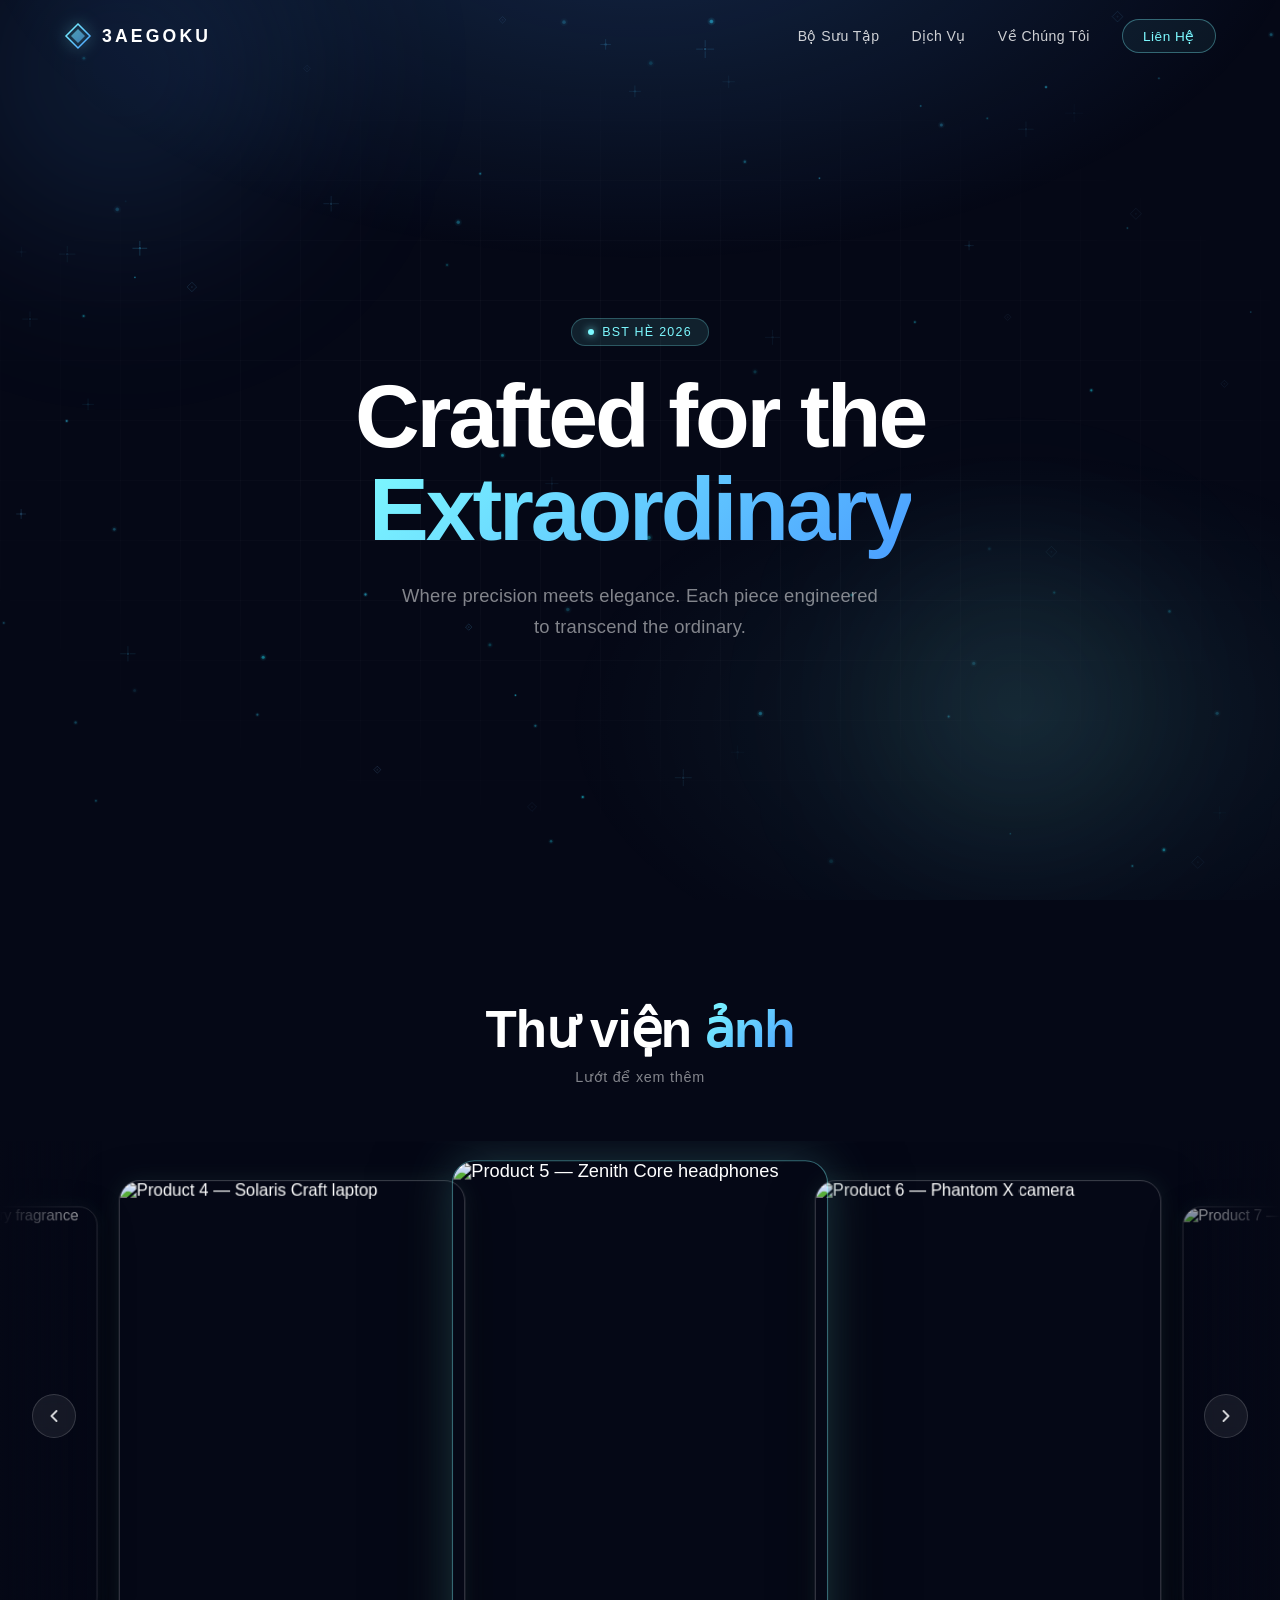
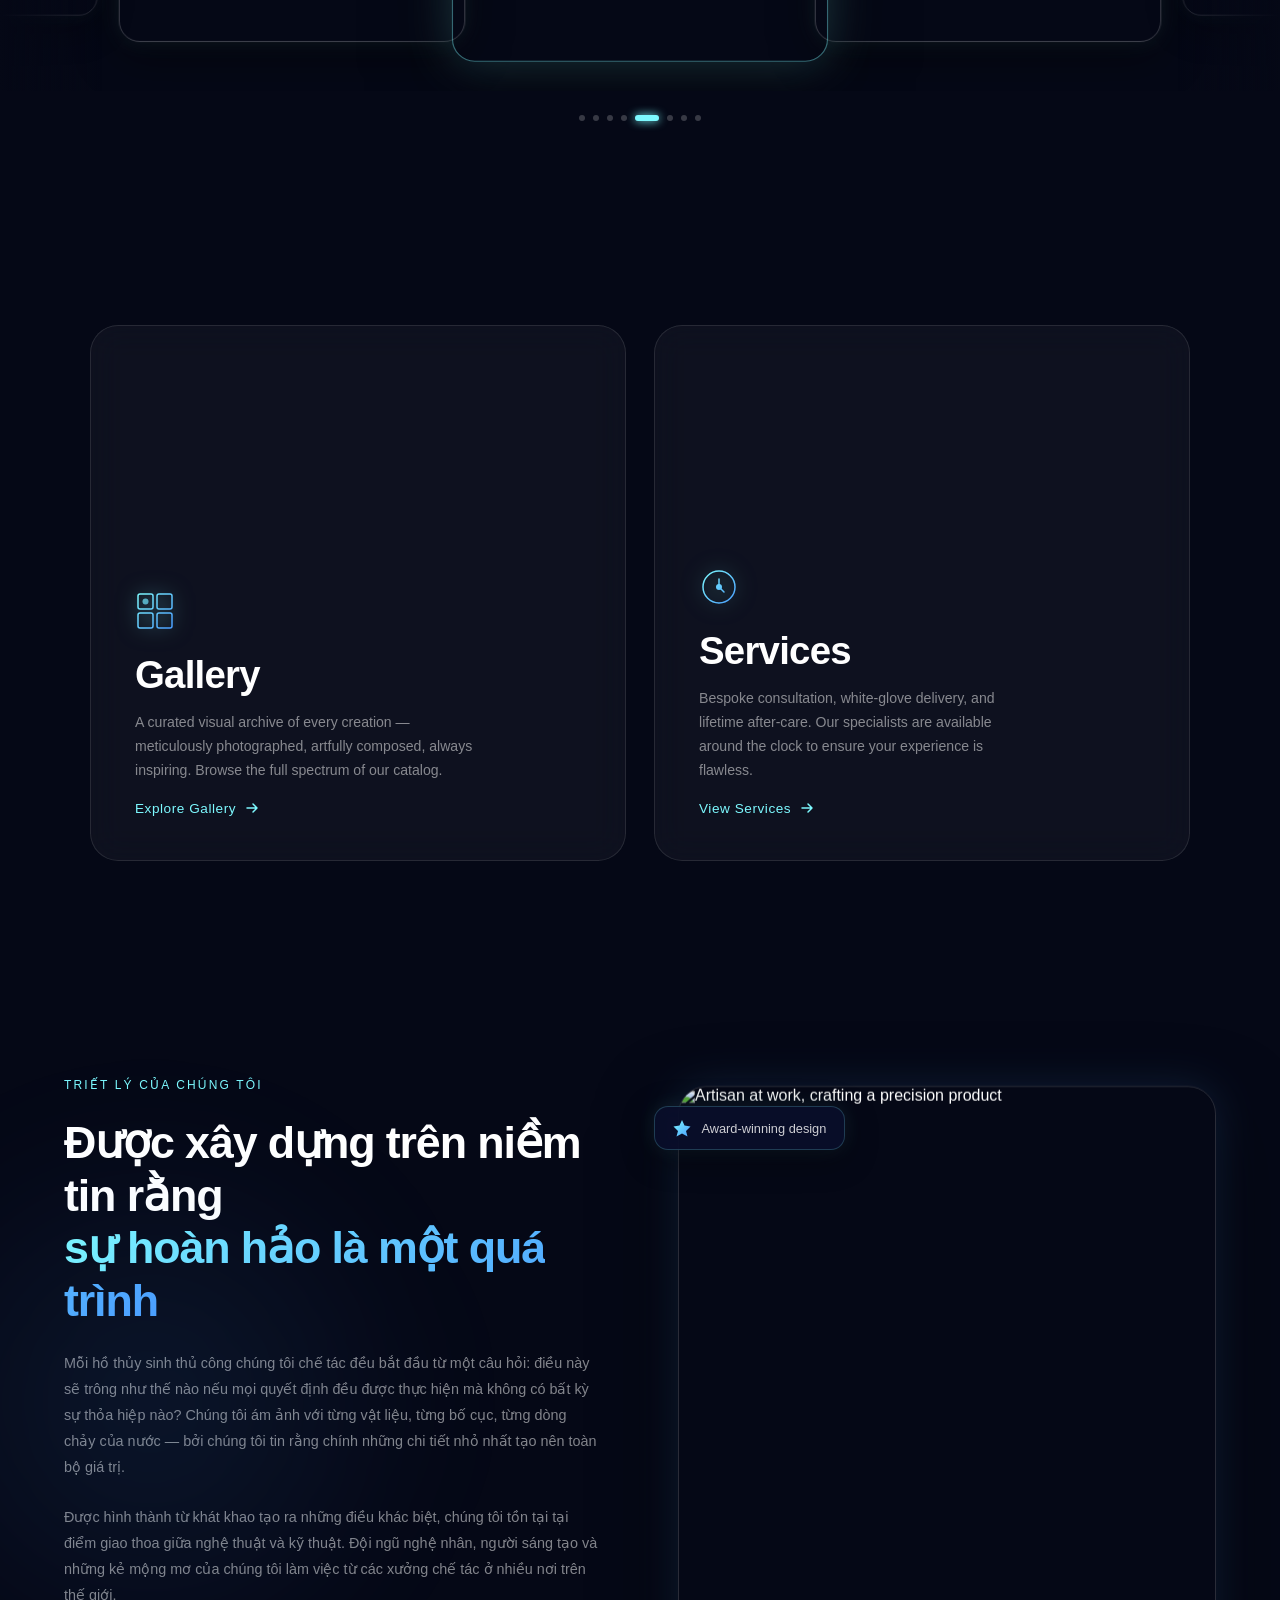
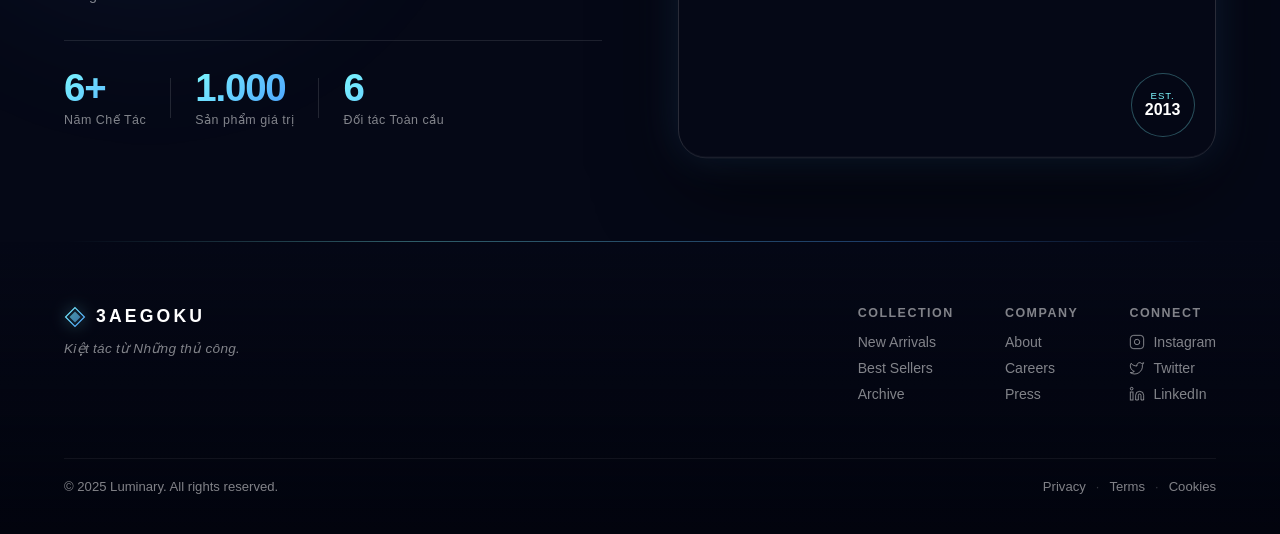
==== index.html @ be40ba31 "Add files via upload" ====
<!DOCTYPE html>
<html lang="en">
<head>
  <meta charset="UTF-8" />
  <meta name="viewport" content="width=device-width, initial-scale=1.0" />
  <title>3AEGOKU — Premium 3D Printed Tank
  </title>
  <link rel="stylesheet" href="styles.css" />
  <link rel="preconnect" href="https://fonts.googleapis.com">
  <link rel="preconnect" href="https://fonts.gstatic.com" crossorigin>
  <link href="https://fonts.googleapis.com/css2?family=Kings&family=Montserrat:ital,wght@0,100..900;1,100..900&family=Roboto+Condensed:ital,wght@0,100..900;1,100..900&family=Roboto:ital,wght@0,100..900;1,100..900&display=swap" rel="stylesheet">
</head>
<body>

  <!-- ═══════════════════════════════════════
       CUSTOM CURSOR
  ═══════════════════════════════════════ -->
  <div class="cursor-dot" id="cursorDot"></div>
  <div class="cursor-cross" id="cursorCross"></div>
  <div class="cursor-ring" id="cursorRing">
    <span class="cursor-ring-tr"></span>
    <span class="cursor-ring-bl"></span>
  </div>

  <!-- ═══════════════════════════════════════
       HEADER
  ═══════════════════════════════════════ -->
  <header class="site-header" id="siteHeader">
    <div class="header-inner">
      <a href="#" class="logo" aria-label="Luminary Home">
        <span class="logo-icon">
          <!-- Minimal diamond SVG logo mark -->
          <svg width="28" height="28" viewBox="0 0 28 28" fill="none" xmlns="http://www.w3.org/2000/svg" aria-hidden="true">
            <path d="M14 2L26 14L14 26L2 14L14 2Z" stroke="url(#logoGrad)" stroke-width="1.5" fill="none"/>
            <path d="M14 7L21 14L14 21L7 14L14 7Z" fill="url(#logoGrad)" opacity="0.6"/>
            <defs>
              <linearGradient id="logoGrad" x1="2" y1="2" x2="26" y2="26" gradientUnits="userSpaceOnUse">
                <stop offset="0%" stop-color="#7df9ff"/>
                <stop offset="100%" stop-color="#4a9eff"/>
              </linearGradient>
            </defs>
          </svg>
        </span>
        <span class="logo-text">3AEGOKU</span>
      </a>

      <nav class="nav-desktop" aria-label="Primary navigation">
        <a href="#slider-section" class="nav-link">Bộ Sưu Tập</a>
        <a href="#gallery-services" class="nav-link">Dịch Vụ</a>
        <a href="#about" class="nav-link">Về Chúng Tôi</a>
        <a href="#footer" class="nav-link nav-cta">Liên Hệ</a>
      </nav>

      <button class="hamburger" id="hamburger" aria-label="Toggle menu" aria-expanded="false" aria-controls="mobileNav">
        <span class="ham-line"></span>
        <span class="ham-line"></span>
        <span class="ham-line"></span>
      </button>
    </div>

    <!-- Mobile Nav -->
    <nav class="nav-mobile" id="mobileNav" aria-label="Mobile navigation" aria-hidden="true">
      <a href="#slider-section" class="mob-link">Collection</a>
      <a href="#gallery-services" class="mob-link">Services</a>
      <a href="#about" class="mob-link">About</a>
      <a href="#footer" class="mob-link">Contact</a>
    </nav>
  </header>

  <!-- ═══════════════════════════════════════
       HERO / SLIDER SECTION
  ═══════════════════════════════════════ -->
  <section class="hero-section" id="hero" aria-label="Hero">
    <!-- Parallax background layers -->
    <div class="hero-bg">
      <canvas id="bgParticles" aria-hidden="true"></canvas>
      <div class="bg-layer bg-layer-1" data-parallax-speed="0.2"></div>
      <div class="bg-layer bg-layer-2" data-parallax-speed="0.4"></div>
      <div class="bg-orb bg-orb-1"></div>
      <div class="bg-orb bg-orb-2"></div>
      <div class="bg-grid"></div>
    </div>

    <div class="hero-content">
      <div class="hero-tagline" data-reveal="fade-up">
        <span class="tag-pill">BST Hè 2026</span>
      </div>
      <h1 class="hero-title" data-reveal="fade-up" data-reveal-delay="100">
        Crafted for the<br/>
        <em class="gradient-text">Extraordinary</em>
      </h1>
      <p class="hero-sub" data-reveal="fade-up" data-reveal-delay="200">
        Where precision meets elegance. Each piece engineered<br class="br-desktop"/> to transcend the ordinary.
      </p>
    </div>
  </section>

  <!-- ═══════════════════════════════════════
       SLIDER SECTION
  ═══════════════════════════════════════ -->
  <section class="slider-section" id="slider-section" aria-label="Product Showcase Slider">
    <div class="slider-header" data-reveal="fade-up">
      <h2 class="section-title">Thư viện <span class="gradient-text">ảnh</span></h2>
      <p class="section-sub">Lướt để xem thêm</p>
    </div>

    <div class="slider-viewport" id="sliderViewport" role="region" aria-label="Product images slider">

      <!-- Edge gradient fades -->
      <div class="slider-fade slider-fade-left" aria-hidden="true"></div>
      <div class="slider-fade slider-fade-right" aria-hidden="true"></div>

      <!-- Navigation arrows -->
      <button class="slider-arrow slider-arrow-prev" id="sliderPrev" aria-label="Previous slide">
        <svg width="20" height="20" viewBox="0 0 20 20" fill="none" aria-hidden="true">
          <path d="M12.5 15L7.5 10L12.5 5" stroke="currentColor" stroke-width="2" stroke-linecap="round" stroke-linejoin="round"/>
        </svg>
      </button>
      <button class="slider-arrow slider-arrow-next" id="sliderNext" aria-label="Next slide">
        <svg width="20" height="20" viewBox="0 0 20 20" fill="none" aria-hidden="true">
          <path d="M7.5 15L12.5 10L7.5 5" stroke="currentColor" stroke-width="2" stroke-linecap="round" stroke-linejoin="round"/>
        </svg>
      </button>

      <!-- Slider track -->
      <div class="slider-track" id="sliderTrack">

        <!--
          Images: using high-quality Unsplash placeholders.
          Each card has: outer wrapper (for scale/tilt), inner image layer (for depth).
        -->

        <div class="slide-item" data-index="0" role="img" aria-label="Product 1 — Obsidian Series">
          <div class="slide-card">
            <div class="slide-inner">
              <img src="https://images.unsplash.com/photo-1523275335684-37898b6baf30?w=480&q=85&auto=format&fit=crop"
                   alt="Product 1 — Obsidian Series precision timepiece"
                   loading="lazy" />
              <div class="slide-overlay">
                <span class="slide-label">Obsidian Series</span>
              </div>
            </div>
          </div>
        </div>

        <div class="slide-item" data-index="1" role="img" aria-label="Product 2 — Aurora Edition">
          <div class="slide-card">
            <div class="slide-inner">
              <img src="https://images.unsplash.com/photo-1491553895911-0055eca6402d?w=480&q=85&auto=format&fit=crop"
                   alt="Product 2 — Aurora Edition athletic design"
                   loading="lazy" />
              <div class="slide-overlay">
                <span class="slide-label">Aurora Edition</span>
              </div>
            </div>
          </div>
        </div>

        <div class="slide-item" data-index="2" role="img" aria-label="Product 3 — Nebula Pro">
          <div class="slide-card">
            <div class="slide-inner">
              <img src="https://images.unsplash.com/photo-1585386959984-a4155224a1ad?w=480&q=85&auto=format&fit=crop"
                   alt="Product 3 — Nebula Pro luxury fragrance"
                   loading="lazy" />
              <div class="slide-overlay">
                <span class="slide-label">Nebula Pro</span>
              </div>
            </div>
          </div>
        </div>

        <div class="slide-item" data-index="3" role="img" aria-label="Product 4 — Solaris Craft">
          <div class="slide-card">
            <div class="slide-inner">
              <img src="https://images.unsplash.com/photo-1611186871348-b1ce696e52c9?w=480&q=85&auto=format&fit=crop"
                   alt="Product 4 — Solaris Craft laptop"
                   loading="lazy" />
              <div class="slide-overlay">
                <span class="slide-label">Solaris Craft</span>
              </div>
            </div>
          </div>
        </div>

        <div class="slide-item" data-index="4" role="img" aria-label="Product 5 — Zenith Core">
          <div class="slide-card">
            <div class="slide-inner">
              <img src="https://images.unsplash.com/photo-1491553895911-0055eca6402d?w=480&q=85&auto=format&fit=crop"
                   alt="Product 5 — Zenith Core headphones"
                   loading="lazy" />
              <div class="slide-overlay">
                <span class="slide-label">Zenith Core</span>
              </div>
            </div>
          </div>
        </div>

        <div class="slide-item" data-index="5" role="img" aria-label="Product 6 — Phantom X">
          <div class="slide-card">
            <div class="slide-inner">
              <img src="https://images.unsplash.com/photo-1526045612212-70caf35c14df?w=480&q=85&auto=format&fit=crop"
                   alt="Product 6 — Phantom X camera"
                   loading="lazy" />
              <div class="slide-overlay">
                <span class="slide-label">Phantom X</span>
              </div>
            </div>
          </div>
        </div>

        <div class="slide-item" data-index="6" role="img" aria-label="Product 7 — Void Studio">
          <div class="slide-card">
            <div class="slide-inner">
              <img src="https://images.unsplash.com/photo-1505740420928-5e560c06d30e?w=480&q=85&auto=format&fit=crop"
                   alt="Product 7 — Void Studio headphones"
                   loading="lazy" />
              <div class="slide-overlay">
                <span class="slide-label">Void Studio</span>
              </div>
            </div>
          </div>
        </div>

        <div class="slide-item" data-index="7" role="img" aria-label="Product 8 — Eclipse One">
          <div class="slide-card">
            <div class="slide-inner">
              <img src="https://images.unsplash.com/photo-1523275335684-37898b6baf30?w=480&q=85&auto=format&fit=crop"
                   alt="Product 8 — Eclipse One watch"
                   loading="lazy" />
              <div class="slide-overlay">
                <span class="slide-label">Eclipse One</span>
              </div>
            </div>
          </div>
        </div>

      </div><!-- /slider-track -->
    </div><!-- /slider-viewport -->

    <!-- Slider dots indicator -->
    <div class="slider-dots" id="sliderDots" role="tablist" aria-label="Slide indicators"></div>

  </section>

  <!-- ═══════════════════════════════════════
       DUAL BOX SECTION
  ═══════════════════════════════════════ -->
  <section class="dual-section" id="gallery-services" aria-label="Gallery and Services">
    <div class="dual-grid">

      <!-- Box 1: Gallery -->
      <article class="dual-box" data-reveal="fade-up" data-reveal-delay="0" tabindex="0" aria-label="Gallery">
        <div class="dual-box-glow" aria-hidden="true"></div>
        <div class="dual-box-inner">
          <div class="dual-icon" aria-hidden="true">
            <svg width="40" height="40" viewBox="0 0 40 40" fill="none" xmlns="http://www.w3.org/2000/svg">
              <rect x="3" y="3" width="15" height="15" rx="2" stroke="url(#iconGrad1)" stroke-width="1.5" fill="none"/>
              <rect x="22" y="3" width="15" height="15" rx="2" stroke="url(#iconGrad1)" stroke-width="1.5" fill="none"/>
              <rect x="3" y="22" width="15" height="15" rx="2" stroke="url(#iconGrad1)" stroke-width="1.5" fill="none"/>
              <rect x="22" y="22" width="15" height="15" rx="2" stroke="url(#iconGrad1)" stroke-width="1.5" fill="none"/>
              <circle cx="10.5" cy="10.5" r="3" fill="url(#iconGrad1)" opacity="0.7"/>
              <defs>
                <linearGradient id="iconGrad1" x1="3" y1="3" x2="37" y2="37" gradientUnits="userSpaceOnUse">
                  <stop offset="0%" stop-color="#7df9ff"/>
                  <stop offset="100%" stop-color="#4a9eff"/>
                </linearGradient>
              </defs>
            </svg>
          </div>
          <h3 class="dual-title">Gallery</h3>
          <p class="dual-desc">
            A curated visual archive of every creation — meticulously photographed, artfully composed, always inspiring. Browse the full spectrum of our catalog.
          </p>
          <a href="#" class="dual-link" aria-label="Explore Gallery">
            Explore Gallery
            <svg width="16" height="16" viewBox="0 0 16 16" fill="none" aria-hidden="true">
              <path d="M3 8H13M9 4L13 8L9 12" stroke="currentColor" stroke-width="1.5" stroke-linecap="round" stroke-linejoin="round"/>
            </svg>
          </a>
        </div>
      </article>

      <!-- Box 2: Services -->
      <article class="dual-box" data-reveal="fade-up" data-reveal-delay="120" tabindex="0" aria-label="Services">
        <div class="dual-box-glow" aria-hidden="true"></div>
        <div class="dual-box-inner">
          <div class="dual-icon" aria-hidden="true">
            <svg width="40" height="40" viewBox="0 0 40 40" fill="none" xmlns="http://www.w3.org/2000/svg">
              <circle cx="20" cy="20" r="16" stroke="url(#iconGrad2)" stroke-width="1.5" fill="none"/>
              <path d="M20 12V20L25 25" stroke="url(#iconGrad2)" stroke-width="1.5" stroke-linecap="round"/>
              <circle cx="20" cy="20" r="3" fill="url(#iconGrad2)"/>
              <defs>
                <linearGradient id="iconGrad2" x1="4" y1="4" x2="36" y2="36" gradientUnits="userSpaceOnUse">
                  <stop offset="0%" stop-color="#7df9ff"/>
                  <stop offset="100%" stop-color="#4a9eff"/>
                </linearGradient>
              </defs>
            </svg>
          </div>
          <h3 class="dual-title">Services</h3>
          <p class="dual-desc">
            Bespoke consultation, white-glove delivery, and lifetime after-care. Our specialists are available around the clock to ensure your experience is flawless.
          </p>
          <a href="#" class="dual-link" aria-label="View Services">
            View Services
            <svg width="16" height="16" viewBox="0 0 16 16" fill="none" aria-hidden="true">
              <path d="M3 8H13M9 4L13 8L9 12" stroke="currentColor" stroke-width="1.5" stroke-linecap="round" stroke-linejoin="round"/>
            </svg>
          </a>
        </div>
      </article>

    </div>
  </section>

  <!-- ═══════════════════════════════════════
       ABOUT SECTION
  ═══════════════════════════════════════ -->
  <section class="about-section" id="about" aria-label="About Luminary">
    <div class="about-bg-orb" aria-hidden="true"></div>

    <div class="about-grid">
      <!-- Text side -->
      <div class="about-text" data-reveal="slide-left">
        <span class="about-eyebrow">Triết lý của chúng tôi</span>
        <h2 class="about-title">
          Được xây dựng trên niềm tin rằng<br/>
          <span class="gradient-text">sự hoàn hảo là một quá trình</span>
        </h2>
        <p class="about-body">
          Mỗi hồ thủy sinh thủ công chúng tôi chế tác đều bắt đầu từ một câu hỏi: điều này sẽ trông như thế nào nếu mọi quyết định đều được thực hiện mà không có bất kỳ sự thỏa hiệp nào? Chúng tôi ám ảnh với từng vật liệu, từng bố cục, từng dòng chảy của nước — bởi chúng tôi tin rằng chính những chi tiết nhỏ nhất tạo nên toàn bộ giá trị.
        </p>
        <p class="about-body">
          Được hình thành từ khát khao tạo ra những điều khác biệt, chúng tôi tồn tại tại điểm giao thoa giữa nghệ thuật và kỹ thuật. Đội ngũ nghệ nhân, người sáng tạo và những kẻ mộng mơ của chúng tôi làm việc từ các xưởng chế tác ở nhiều nơi trên thế giới.
        </p>
        <div class="about-stats">
          <div class="stat-item">
            <span class="stat-number gradient-text">6+</span>
            <span class="stat-label">Năm Chế Tác</span>
          </div>
          <div class="stat-divider" aria-hidden="true"></div>
          <div class="stat-item">
            <span class="stat-number gradient-text">1.000</span>
            <span class="stat-label">Sản phẩm giá trị</span>
          </div>
          <div class="stat-divider" aria-hidden="true"></div>
          <div class="stat-item">
            <span class="stat-number gradient-text">6</span>
            <span class="stat-label">Đối tác Toàn cầu</span>
          </div>
        </div>
      </div>

      <!-- Image side -->
      <div class="about-image-wrap" data-reveal="slide-right">
        <div class="about-image-frame" data-parallax-about>
          <img
            src="https://images.unsplash.com/photo-1558618666-fcd25c85cd64?w=700&q=85&auto=format&fit=crop"
            alt="Artisan at work, crafting a precision product"
            loading="lazy"
            class="about-img"
          />
          <div class="about-img-badge" aria-hidden="true">
            <span class="badge-line1">Est.</span>
            <span class="badge-line2">2013</span>
          </div>
        </div>
        <!-- Decorative floating element -->
        <div class="about-float-card float-anim" aria-hidden="true">
          <svg width="18" height="18" viewBox="0 0 18 18" fill="none">
            <path d="M9 1L11.5 6.5L17.5 7.5L13 12L14.5 17.5L9 14.5L3.5 17.5L5 12L0.5 7.5L6.5 6.5L9 1Z" fill="url(#starGrad)"/>
            <defs>
              <linearGradient id="starGrad" x1="0.5" y1="1" x2="17.5" y2="17.5" gradientUnits="userSpaceOnUse">
                <stop stop-color="#7df9ff"/>
                <stop offset="1" stop-color="#4a9eff"/>
              </linearGradient>
            </defs>
          </svg>
          <span>Award-winning design</span>
        </div>
      </div>
    </div>
  </section>

  <!-- ═══════════════════════════════════════
       FOOTER
  ═══════════════════════════════════════ -->
  <footer class="site-footer" id="footer">
    <div class="footer-glow-line" aria-hidden="true"></div>
    <div class="footer-inner">
      <div class="footer-brand">
        <a href="#" class="logo footer-logo" aria-label="Luminary Home">
          <span class="logo-icon" aria-hidden="true">
            <svg width="22" height="22" viewBox="0 0 28 28" fill="none">
              <path d="M14 2L26 14L14 26L2 14L14 2Z" stroke="url(#footerLogoGrad)" stroke-width="1.5" fill="none"/>
              <path d="M14 7L21 14L14 21L7 14L14 7Z" fill="url(#footerLogoGrad)" opacity="0.6"/>
              <defs>
                <linearGradient id="footerLogoGrad" x1="2" y1="2" x2="26" y2="26" gradientUnits="userSpaceOnUse">
                  <stop offset="0%" stop-color="#7df9ff"/>
                  <stop offset="100%" stop-color="#4a9eff"/>
                </linearGradient>
              </defs>
            </svg>
          </span>
          <span class="logo-text">3AEGOKU</span>
        </a>
        <p class="footer-tagline">Kiệt tác từ Những thủ công.</p>
      </div>

      <div class="footer-links" role="navigation" aria-label="Footer navigation">
        <div class="footer-col">
          <h4 class="footer-col-title">Collection</h4>
          <a href="#" class="footer-link">New Arrivals</a>
          <a href="#" class="footer-link">Best Sellers</a>
          <a href="#" class="footer-link">Archive</a>
        </div>
        <div class="footer-col">
          <h4 class="footer-col-title">Company</h4>
          <a href="#about" class="footer-link">About</a>
          <a href="#" class="footer-link">Careers</a>
          <a href="#" class="footer-link">Press</a>
        </div>
        <div class="footer-col">
          <h4 class="footer-col-title">Connect</h4>
          <a href="#" class="footer-link footer-social" aria-label="Instagram">
            <!-- Instagram icon -->
            <svg width="16" height="16" viewBox="0 0 24 24" fill="none" stroke="currentColor" stroke-width="1.5" aria-hidden="true"><rect x="2" y="2" width="20" height="20" rx="5" ry="5"/><path d="M16 11.37A4 4 0 1 1 12.63 8 4 4 0 0 1 16 11.37z"/><line x1="17.5" y1="6.5" x2="17.51" y2="6.5"/></svg>
            Instagram
          </a>
          <a href="#" class="footer-link footer-social" aria-label="Twitter/X">
            <svg width="16" height="16" viewBox="0 0 24 24" fill="none" stroke="currentColor" stroke-width="1.5" aria-hidden="true"><path d="M22 4s-.7 2.1-2 3.4c1.6 10-9.4 17.3-18 11.6 2.2.1 4.4-.6 6-2C3 15.5.5 9.6 3 5c2.2 2.6 5.6 4.1 9 4-.9-4.2 4-6.6 7-3.8 1.1 0 3-1.2 3-1.2z"/></svg>
            Twitter
          </a>
          <a href="#" class="footer-link footer-social" aria-label="LinkedIn">
            <svg width="16" height="16" viewBox="0 0 24 24" fill="none" stroke="currentColor" stroke-width="1.5" aria-hidden="true"><path d="M16 8a6 6 0 0 1 6 6v7h-4v-7a2 2 0 0 0-2-2 2 2 0 0 0-2 2v7h-4v-7a6 6 0 0 1 6-6z"/><rect x="2" y="9" width="4" height="12"/><circle cx="4" cy="4" r="2"/></svg>
            LinkedIn
          </a>
        </div>
      </div>
    </div>

    <div class="footer-bottom">
      <p class="footer-copy">© 2025 Luminary. All rights reserved.</p>
      <div class="footer-bottom-links">
        <a href="#" class="footer-link-small">Privacy</a>
        <span aria-hidden="true">·</span>
        <a href="#" class="footer-link-small">Terms</a>
        <span aria-hidden="true">·</span>
        <a href="#" class="footer-link-small">Cookies</a>
      </div>
    </div>
  </footer>

  <script src="script.js" defer></script>
</body>
</html>
---- styles.css ----
/* ═══════════════════════════════════════════════════════════
   LUMINARY — styles.css
   Design System: Futuristic / Premium Tech / Cinematic
   Fonts: Syne (display) + DM Sans (body)
   Theme: Deep space dark blue + neon cyan/blue accents
═══════════════════════════════════════════════════════════ */

/* ─────────────────────────────────────────
   1. CSS VARIABLES & RESET
───────────────────────────────────────── */
:root {
  /* Colors */
  --bg-deep:      #050816;
  --bg-mid:       #0a0f2c;
  --bg-upper:     #0f1b4d;
  --accent-cyan:  #7df9ff;
  --accent-blue:  #4a9eff;
  --accent-glow:  rgba(125, 249, 255, 0.18);
  --accent-glow-strong: rgba(125, 249, 255, 0.35);
  --white:        #ffffff;
  --white-80:     rgba(255, 255, 255, 0.80);
  --white-50:     rgba(255, 255, 255, 0.50);
  --white-20:     rgba(255, 255, 255, 0.20);
  --white-08:     rgba(255, 255, 255, 0.08);
  --white-04:     rgba(255, 255, 255, 0.04);

  /* Gradient */
  --grad-accent:  linear-gradient(135deg, var(--accent-cyan), var(--accent-blue));
  --grad-bg:      linear-gradient(160deg, var(--bg-mid) 0%, var(--bg-upper) 40%, var(--bg-deep) 100%);

  /* Typography */
  --font-display: 'Syne', sans-serif;
  --font-body:    'DM Sans', sans-serif;

  /* Spacing */
  --section-px:  clamp(20px, 5vw, 80px);
  --section-py:  clamp(60px, 8vw, 120px);

  /* Border radius */
  --radius-sm:  8px;
  --radius-md:  14px;
  --radius-lg:  20px;
  --radius-xl:  28px;

  /* Transition */
  --ease-out:   cubic-bezier(0.16, 1, 0.3, 1);
  --ease-in-out: cubic-bezier(0.65, 0, 0.35, 1);

  /* Slider — 1.5× enlarged */
  --slide-w-desktop: 330px;
  --slide-w-tablet:  270px;
  --slide-w-mobile:  240px;
  --slide-gap:       18px;
}

*,
*::before,
*::after {
  margin: 0;
  padding: 0;
  box-sizing: border-box;
}

html {
  scroll-behavior: smooth;
  overflow-x: hidden;
}

body {
  font-family: var(--font-body);
  background: var(--bg-deep);
  color: var(--white);
  overflow-x: hidden;
  cursor: none; /* replaced by custom cursor */
  -webkit-font-smoothing: antialiased;
  -moz-osx-font-smoothing: grayscale;
}

img {
  display: block;
  max-width: 100%;
}

a {
  text-decoration: none;
  color: inherit;
}

/* ─────────────────────────────────────────
   2. CUSTOM CURSOR — 3-layer crosshair
   Layer 1: dot      (instant, ~4px, exact)
   Layer 2: cross    (0.22 lerp, thin lines)
   Layer 3: reticle  (0.09 lerp, bracket corners + velocity stretch)
───────────────────────────────────────── */

/* ── Layer 1: precise dot ── */
.cursor-dot {
  position: fixed;
  top: 0; left: 0;
  width: 5px;
  height: 5px;
  background: var(--white);
  border-radius: 50%;
  pointer-events: none;
  z-index: 9999;
  transform: translate(-50%, -50%);
  transition: opacity 0.3s, width 0.2s, height 0.2s;
  box-shadow:
    0 0 6px  rgba(125, 249, 255, 0.9),
    0 0 14px rgba(125, 249, 255, 0.5);
  mix-blend-mode: screen;
}

/* ── Layer 2: crosshair lines ── */
.cursor-cross {
  position: fixed;
  top: 0; left: 0;
  width: 20px;
  height: 20px;
  pointer-events: none;
  z-index: 9997;
  transform: translate(-50%, -50%);
  transition: opacity 0.3s;
}

/* Horizontal arm */
.cursor-cross::before,
.cursor-cross::after {
  content: '';
  position: absolute;
  background: rgba(125, 249, 255, 0.7);
  border-radius: 1px;
  top: 50%;
  left: 50%;
}

.cursor-cross::before {
  /* horizontal */
  width: 18px;
  height: 1px;
  transform: translate(-50%, -50%);
}

.cursor-cross::after {
  /* vertical */
  width: 1px;
  height: 18px;
  transform: translate(-50%, -50%);
}

/* ── Layer 3: outer reticle (4 corner brackets) ── */
.cursor-ring {
  position: fixed;
  top: 0; left: 0;
  width: 46px;
  height: 46px;
  pointer-events: none;
  z-index: 9996;
  transform: translate(-50%, -50%);
  transition: opacity 0.3s, width 0.25s, height 0.25s;
  /* will-change applied by JS */
}

/* Four corner brackets drawn with box-shadow cuts */
.cursor-ring::before,
.cursor-ring::after {
  content: '';
  position: absolute;
  width: 10px;
  height: 10px;
  border-color: rgba(125, 249, 255, 0.75);
  border-style: solid;
  transition: border-color 0.25s, width 0.2s, height 0.2s;
}

/* Top-left bracket */
.cursor-ring::before {
  top: 0; left: 0;
  border-width: 1.5px 0 0 1.5px;
  border-radius: 1px 0 0 0;
}

/* Bottom-right bracket */
.cursor-ring::after {
  bottom: 0; right: 0;
  border-width: 0 1.5px 1.5px 0;
  border-radius: 0 0 1px 0;
}

/* Extra two corners via child pseudo-divs added by JS */
.cursor-ring-tl,
.cursor-ring-tr,
.cursor-ring-bl,
.cursor-ring-br {
  position: absolute;
  width: 10px;
  height: 10px;
  border-color: rgba(125, 249, 255, 0.75);
  border-style: solid;
  pointer-events: none;
  transition: border-color 0.25s, width 0.2s, height 0.2s;
}

.cursor-ring-tr {
  top: 0; right: 0;
  border-width: 1.5px 1.5px 0 0;
  border-radius: 0 1px 0 0;
}

.cursor-ring-bl {
  bottom: 0; left: 0;
  border-width: 0 0 1.5px 1.5px;
  border-radius: 0 0 0 1px;
}

/* Hover state — all layers react */
.cursor-dot.cursor-hover {
  width: 7px;
  height: 7px;
  background: var(--accent-cyan);
}

.cursor-ring.cursor-hover,
.cursor-ring.cursor-hover::before,
.cursor-ring.cursor-hover::after,
.cursor-ring.cursor-hover .cursor-ring-tr,
.cursor-ring.cursor-hover .cursor-ring-bl {
  border-color: var(--accent-cyan);
  width: 13px;
  height: 13px;
}

.cursor-ring.cursor-hover {
  box-shadow: 0 0 20px rgba(125, 249, 255, 0.15);
}

/* ─────────────────────────────────────────
   3. UTILITY CLASSES
───────────────────────────────────────── */
.gradient-text {
  background: var(--grad-accent);
  -webkit-background-clip: text;
  -webkit-text-fill-color: transparent;
  background-clip: text;
}

.section-title {
  font-family: var(--font-display);
  font-size: clamp(2rem, 4vw, 3.2rem);
  font-weight: 700;
  line-height: 1.1;
  letter-spacing: -0.02em;
}

/* Scroll reveal base states */
[data-reveal] {
  opacity: 0;
  transition: opacity 0.7s var(--ease-out), transform 0.7s var(--ease-out);
}

[data-reveal="fade-up"]    { transform: translateY(40px); }
[data-reveal="slide-left"] { transform: translateX(-50px); }
[data-reveal="slide-right"]{ transform: translateX(50px); }
[data-reveal="scale-in"]   { transform: scale(0.92); }

[data-reveal].revealed {
  opacity: 1;
  transform: none;
}

/* ─────────────────────────────────────────
   4. HEADER
───────────────────────────────────────── */
.site-header {
  position: fixed;
  top: 0;
  left: 0;
  width: 100%;
  z-index: 1000;
  padding: 0 var(--section-px);
  transition: background 0.4s var(--ease-out),
              backdrop-filter 0.4s,
              box-shadow 0.4s,
              padding 0.3s;
}

.site-header.scrolled {
  background: rgba(5, 8, 22, 0.72);
  backdrop-filter: blur(20px) saturate(1.4);
  -webkit-backdrop-filter: blur(20px) saturate(1.4);
  box-shadow: 0 1px 0 rgba(125, 249, 255, 0.12),
              0 8px 32px rgba(0, 0, 0, 0.5);
  padding-top: 4px;
  padding-bottom: 4px;
}

.header-inner {
  max-width: 1280px;
  margin: 0 auto;
  height: 72px;
  display: flex;
  align-items: center;
  justify-content: space-between;
}

/* Logo */
.logo {
  display: flex;
  align-items: center;
  gap: 10px;
  transition: opacity 0.2s;
}

.logo:hover { opacity: 0.85; }

.logo-icon {
  display: flex;
  align-items: center;
  justify-content: center;
  filter: drop-shadow(0 0 8px rgba(125, 249, 255, 0.55));
}

.logo-text {
  font-family: var(--font-display);
  font-size: 1.1rem;
  font-weight: 800;
  letter-spacing: 0.18em;
  color: var(--white);
}

/* Desktop nav */
.nav-desktop {
  display: flex;
  align-items: center;
  gap: clamp(16px, 2.5vw, 36px);
}

.nav-link {
  font-family: var(--font-body);
  font-size: 0.88rem;
  font-weight: 400;
  color: var(--white-80);
  letter-spacing: 0.03em;
  position: relative;
  transition: color 0.2s;
}

.nav-link::after {
  content: '';
  position: absolute;
  bottom: -4px;
  left: 0;
  width: 0;
  height: 1px;
  background: var(--grad-accent);
  transition: width 0.3s var(--ease-out);
}

.nav-link:hover {
  color: var(--white);
}

.nav-link:hover::after { width: 100%; }

.nav-cta {
  padding: 8px 20px;
  border: 1px solid rgba(125, 249, 255, 0.35);
  border-radius: 100px;
  color: var(--accent-cyan);
  background: rgba(125, 249, 255, 0.06);
  font-size: 0.85rem;
  font-weight: 500;
  letter-spacing: 0.04em;
  transition: background 0.25s, border-color 0.25s, box-shadow 0.25s, color 0.25s;
}

.nav-cta::after { display: none; }

.nav-cta:hover {
  background: rgba(125, 249, 255, 0.14);
  border-color: var(--accent-cyan);
  box-shadow: 0 0 16px rgba(125, 249, 255, 0.25);
  color: var(--white);
}

/* Hamburger */
.hamburger {
  display: none;
  flex-direction: column;
  justify-content: center;
  gap: 5px;
  background: none;
  border: none;
  cursor: none;
  padding: 6px;
  z-index: 1010;
}

.ham-line {
  display: block;
  width: 24px;
  height: 1.5px;
  background: var(--white-80);
  border-radius: 2px;
  transition: transform 0.3s var(--ease-out), opacity 0.3s, background 0.3s;
}

.hamburger.open .ham-line:nth-child(1) {
  transform: translateY(6.5px) rotate(45deg);
}
.hamburger.open .ham-line:nth-child(2) {
  opacity: 0;
  transform: scaleX(0);
}
.hamburger.open .ham-line:nth-child(3) {
  transform: translateY(-6.5px) rotate(-45deg);
}

/* Mobile nav panel */
.nav-mobile {
  position: fixed;
  top: 0;
  right: -100%;
  width: min(320px, 85vw);
  height: 100dvh;
  background: rgba(5, 8, 22, 0.97);
  backdrop-filter: blur(24px);
  -webkit-backdrop-filter: blur(24px);
  border-left: 1px solid rgba(125, 249, 255, 0.1);
  display: flex;
  flex-direction: column;
  justify-content: center;
  gap: 8px;
  padding: 40px 32px;
  transition: right 0.45s var(--ease-out);
  z-index: 999;
}

.nav-mobile.open { right: 0; }

.mob-link {
  font-family: var(--font-display);
  font-size: 1.8rem;
  font-weight: 700;
  color: var(--white-50);
  transition: color 0.2s, transform 0.2s;
  display: block;
  padding: 4px 0;
}

.mob-link:hover {
  color: var(--white);
  transform: translateX(6px);
}

/* ─────────────────────────────────────────
   5. HERO SECTION
───────────────────────────────────────── */
.hero-section {
  position: relative;
  min-height: 100svh;
  display: flex;
  flex-direction: column;
  align-items: center;
  justify-content: center;
  overflow: hidden;
  padding: 120px var(--section-px) 60px;
}

/* Background particles canvas */
#bgParticles {
  position: absolute;
  inset: 0;
  width: 100%;
  height: 100%;
  pointer-events: none;
  z-index: 0;
  opacity: 0.65;
}

/* Background layers */
.hero-bg {
  position: absolute;
  inset: 0;
  z-index: 0;
}

.bg-layer {
  position: absolute;
  inset: 0;
  will-change: transform;
}

.bg-layer-1 {
  background: radial-gradient(ellipse 80% 60% at 50% -10%,
    rgba(74, 158, 255, 0.2) 0%,
    transparent 65%);
}

.bg-layer-2 {
  background: radial-gradient(ellipse 60% 50% at 80% 80%,
    rgba(125, 249, 255, 0.08) 0%,
    transparent 60%);
}

.bg-orb {
  position: absolute;
  border-radius: 50%;
  filter: blur(80px);
  pointer-events: none;
}

.bg-orb-1 {
  width: 500px;
  height: 500px;
  background: radial-gradient(circle, rgba(74, 158, 255, 0.18) 0%, transparent 70%);
  top: -20%;
  left: -10%;
  animation: orbFloat1 18s ease-in-out infinite;
}

.bg-orb-2 {
  width: 400px;
  height: 400px;
  background: radial-gradient(circle, rgba(125, 249, 255, 0.12) 0%, transparent 70%);
  bottom: 0%;
  right: 5%;
  animation: orbFloat2 22s ease-in-out infinite;
}

@keyframes orbFloat1 {
  0%, 100% { transform: translate(0, 0) scale(1); }
  50%       { transform: translate(40px, 30px) scale(1.1); }
}

@keyframes orbFloat2 {
  0%, 100% { transform: translate(0, 0) scale(1); }
  50%       { transform: translate(-30px, -40px) scale(0.9); }
}

/* Subtle grid overlay */
.bg-grid {
  position: absolute;
  inset: 0;
  background-image:
    linear-gradient(rgba(255,255,255,0.025) 1px, transparent 1px),
    linear-gradient(90deg, rgba(255,255,255,0.025) 1px, transparent 1px);
  background-size: 60px 60px;
  mask-image: radial-gradient(ellipse 80% 60% at 50% 50%, black 30%, transparent 80%);
  -webkit-mask-image: radial-gradient(ellipse 80% 60% at 50% 50%, black 30%, transparent 80%);
}

/* Hero content */
.hero-content {
  position: relative;
  z-index: 1;
  text-align: center;
  display: flex;
  flex-direction: column;
  align-items: center;
  gap: 24px;
  max-width: 780px;
  margin: 0 auto;
}

.tag-pill {
  display: inline-flex;
  align-items: center;
  gap: 8px;
  padding: 6px 16px;
  background: rgba(125, 249, 255, 0.1);
  border: 1px solid rgba(125, 249, 255, 0.25);
  border-radius: 100px;
  font-size: 0.78rem;
  font-weight: 500;
  letter-spacing: 0.1em;
  text-transform: uppercase;
  color: var(--accent-cyan);
}

.tag-pill::before {
  content: '';
  width: 6px;
  height: 6px;
  border-radius: 50%;
  background: var(--accent-cyan);
  box-shadow: 0 0 8px var(--accent-cyan);
  animation: blink 2s ease-in-out infinite;
}

@keyframes blink {
  0%, 100% { opacity: 1; }
  50%       { opacity: 0.3; }
}

.hero-title {
  font-family: var(--font-display);
  font-size: clamp(3rem, 7vw, 6rem);
  font-weight: 800;
  line-height: 1.04;
  letter-spacing: -0.035em;
  color: var(--white);
}

.hero-title em {
  font-style: normal;
}

.hero-sub {
  font-size: clamp(1rem, 1.5vw, 1.15rem);
  font-weight: 300;
  color: var(--white-50);
  line-height: 1.7;
  letter-spacing: 0.01em;
}

.br-desktop { display: block; }

/* ─────────────────────────────────────────
   6. SLIDER SECTION
───────────────────────────────────────── */
.slider-section {
  position: relative;
  padding: var(--section-py) 0;
  overflow: hidden;
}

.slider-header {
  text-align: center;
  padding: 0 var(--section-px);
  margin-bottom: clamp(32px, 5vw, 56px);
}

.section-sub {
  margin-top: 10px;
  font-size: 0.9rem;
  color: var(--white-50);
  font-weight: 300;
  letter-spacing: 0.05em;
}

/* Viewport */
.slider-viewport {
  position: relative;
  width: 100%;
  overflow: hidden;
  padding: 40px 0 50px;
  /* Touch action handled by JS */
}

/* Edge gradient fades */
.slider-fade {
  position: absolute;
  top: 0;
  bottom: 0;
  width: clamp(60px, 8vw, 120px);
  z-index: 3;
  pointer-events: none;
}

.slider-fade-left {
  left: 0;
  background: linear-gradient(to right, var(--bg-deep) 0%, transparent 100%);
}

.slider-fade-right {
  right: 0;
  background: linear-gradient(to left, var(--bg-deep) 0%, transparent 100%);
}

/* Navigation arrows */
.slider-arrow {
  position: absolute;
  top: 50%;
  transform: translateY(-50%);
  z-index: 10;
  width: 44px;
  height: 44px;
  border-radius: 50%;
  background: rgba(255, 255, 255, 0.07);
  border: 1px solid rgba(255, 255, 255, 0.15);
  color: var(--white-80);
  cursor: none;
  display: flex;
  align-items: center;
  justify-content: center;
  backdrop-filter: blur(8px);
  -webkit-backdrop-filter: blur(8px);
  transition: background 0.25s, border-color 0.25s, box-shadow 0.25s, color 0.25s, transform 0.25s;
}

.slider-arrow:hover {
  background: rgba(125, 249, 255, 0.14);
  border-color: rgba(125, 249, 255, 0.5);
  color: var(--accent-cyan);
  box-shadow: 0 0 20px rgba(125, 249, 255, 0.3);
  transform: translateY(-50%) scale(1.08);
}

.slider-arrow-prev { left: clamp(12px, 2.5vw, 36px); }
.slider-arrow-next { right: clamp(12px, 2.5vw, 36px); }

/* Track */
.slider-track {
  display: flex;
  align-items: center;
  gap: var(--slide-gap);
  padding: 10px 0;
  will-change: transform;
  transition: transform 0.65s var(--ease-out);
  width: max-content;
  user-select: none;
}

/* Individual slide item */
.slide-item {
  flex-shrink: 0;
  width: var(--slide-w-desktop);
  /* 3:4 aspect ratio */
  aspect-ratio: 3 / 4;
  transition: transform 0.5s var(--ease-out), opacity 0.5s var(--ease-out);
  cursor: none;
}

.slide-card {
  width: 100%;
  height: 100%;
  border-radius: var(--radius-lg);
  overflow: hidden;
  border: 1.5px solid rgba(255, 255, 255, 0.22);
  box-shadow:
    0 0 20px rgba(125, 249, 255, 0.08),
    0 12px 40px rgba(0, 0, 0, 0.5);
  position: relative;
  transition:
    box-shadow 0.4s var(--ease-out),
    border-color 0.4s,
    transform 0.4s var(--ease-out);
  will-change: transform;
  transform-style: preserve-3d;
}

.slide-card:hover {
  box-shadow:
    0 0 30px rgba(125, 249, 255, 0.25),
    0 0 60px rgba(125, 249, 255, 0.1),
    0 20px 60px rgba(0, 0, 0, 0.6);
  border-color: rgba(125, 249, 255, 0.5);
  transform: translateY(-8px) scale(1.02);
}

.slide-inner {
  width: 100%;
  height: 100%;
  position: relative;
  overflow: hidden;
}

.slide-inner img {
  width: 100%;
  height: 100%;
  object-fit: cover;
  display: block;
  transition: transform 0.5s var(--ease-out);
  pointer-events: none;
}

.slide-card:hover .slide-inner img {
  transform: scale(1.06);
}

.slide-overlay {
  position: absolute;
  bottom: 0;
  left: 0;
  right: 0;
  padding: 28px 16px 16px;
  background: linear-gradient(transparent, rgba(5, 8, 22, 0.85));
  opacity: 0;
  transform: translateY(6px);
  transition: opacity 0.35s, transform 0.35s;
}

.slide-card:hover .slide-overlay {
  opacity: 1;
  transform: translateY(0);
}

.slide-label {
  font-family: var(--font-display);
  font-size: 0.82rem;
  font-weight: 600;
  letter-spacing: 0.08em;
  text-transform: uppercase;
  color: var(--accent-cyan);
}

/* Center-scaling: applied via JS as data attributes */
.slide-item[data-pos="center"] {
  transform: scale(1.14);
  z-index: 4;
}
.slide-item[data-pos="center"] .slide-card {
  box-shadow:
    0 0 40px rgba(125, 249, 255, 0.2),
    0 20px 70px rgba(0, 0, 0, 0.6);
  border-color: rgba(125, 249, 255, 0.4);
}

.slide-item[data-pos="near"] {
  transform: scale(1.05);
  z-index: 3;
}

.slide-item[data-pos="far"] {
  transform: scale(0.93);
  opacity: 0.75;
  z-index: 2;
}

.slide-item[data-pos="edge"] {
  transform: scale(0.86);
  opacity: 0.5;
  z-index: 1;
}

/* Dots */
.slider-dots {
  display: flex;
  justify-content: center;
  gap: 8px;
  margin-top: 24px;
}

.slider-dot {
  width: 6px;
  height: 6px;
  border-radius: 50%;
  background: rgba(255, 255, 255, 0.2);
  border: none;
  cursor: none;
  transition: width 0.3s var(--ease-out), background 0.3s, box-shadow 0.3s;
}

.slider-dot.active {
  width: 24px;
  border-radius: 3px;
  background: var(--accent-cyan);
  box-shadow: 0 0 10px var(--accent-cyan);
}

/* ─────────────────────────────────────────
   7. DUAL BOX SECTION
───────────────────────────────────────── */
.dual-section {
  padding: var(--section-py) var(--section-px);
}

.dual-grid {
  max-width: 1100px;
  margin: 0 auto;
  display: grid;
  grid-template-columns: 1fr 1fr;
  gap: clamp(16px, 2.5vw, 28px);
}

.dual-box {
  position: relative;
  border-radius: var(--radius-xl);
  overflow: hidden;
  background: rgba(255, 255, 255, 0.04);
  border: 1px solid rgba(255, 255, 255, 0.1);
  backdrop-filter: blur(16px);
  -webkit-backdrop-filter: blur(16px);
  transition: transform 0.4s var(--ease-out), box-shadow 0.4s, border-color 0.4s;
  cursor: none;
  aspect-ratio: 1 / 1;
}

.dual-box:hover {
  transform: translateY(-10px) scale(1.015);
  box-shadow: 0 0 40px rgba(125, 249, 255, 0.2), 0 24px 60px rgba(0,0,0,0.5);
  border-color: rgba(125, 249, 255, 0.35);
}

/* Inner glow blob on hover */
.dual-box-glow {
  position: absolute;
  inset: 0;
  background: radial-gradient(circle at 30% 30%, rgba(125, 249, 255, 0.1) 0%, transparent 60%);
  opacity: 0;
  transition: opacity 0.4s;
  pointer-events: none;
}

.dual-box:hover .dual-box-glow { opacity: 1; }

.dual-box-inner {
  position: relative;
  z-index: 1;
  display: flex;
  flex-direction: column;
  justify-content: flex-end;
  height: 100%;
  padding: clamp(24px, 4vw, 44px);
  gap: 14px;
}

.dual-icon {
  filter: drop-shadow(0 0 10px rgba(125, 249, 255, 0.5));
  margin-bottom: 4px;
}

.dual-title {
  font-family: var(--font-display);
  font-size: clamp(1.6rem, 3vw, 2.4rem);
  font-weight: 700;
  letter-spacing: -0.02em;
  color: var(--white);
}

.dual-desc {
  font-size: clamp(0.85rem, 1.1vw, 0.95rem);
  color: var(--white-50);
  line-height: 1.7;
  font-weight: 300;
  max-width: 340px;
}

.dual-link {
  display: inline-flex;
  align-items: center;
  gap: 8px;
  margin-top: 4px;
  font-size: 0.85rem;
  font-weight: 500;
  color: var(--accent-cyan);
  letter-spacing: 0.04em;
  transition: gap 0.25s, opacity 0.2s;
}

.dual-link:hover {
  gap: 14px;
  opacity: 0.85;
}

/* ─────────────────────────────────────────
   8. ABOUT SECTION
───────────────────────────────────────── */
.about-section {
  position: relative;
  padding: var(--section-py) var(--section-px);
  overflow: hidden;
}

.about-bg-orb {
  position: absolute;
  width: 700px;
  height: 700px;
  border-radius: 50%;
  background: radial-gradient(circle, rgba(74, 158, 255, 0.1) 0%, transparent 60%);
  filter: blur(60px);
  top: 50%;
  left: -200px;
  transform: translateY(-50%);
  pointer-events: none;
}

.about-grid {
  max-width: 1200px;
  margin: 0 auto;
  display: grid;
  grid-template-columns: 1fr 1fr;
  gap: clamp(40px, 6vw, 80px);
  align-items: center;
}

.about-text {
  display: flex;
  flex-direction: column;
  gap: 24px;
}

.about-eyebrow {
  font-size: 0.75rem;
  font-weight: 500;
  letter-spacing: 0.18em;
  text-transform: uppercase;
  color: var(--accent-cyan);
}

.about-title {
  font-family: var(--font-display);
  font-size: clamp(1.9rem, 3.5vw, 3rem);
  font-weight: 700;
  line-height: 1.18;
  letter-spacing: -0.025em;
}

.about-body {
  font-size: clamp(0.9rem, 1.1vw, 1rem);
  color: var(--white-50);
  line-height: 1.8;
  font-weight: 300;
}

.about-stats {
  display: flex;
  align-items: center;
  gap: 24px;
  margin-top: 8px;
  padding-top: 28px;
  border-top: 1px solid rgba(255,255,255,0.1);
}

.stat-item {
  display: flex;
  flex-direction: column;
  gap: 4px;
}

.stat-number {
  font-family: var(--font-display);
  font-size: clamp(1.8rem, 3vw, 2.4rem);
  font-weight: 800;
  line-height: 1;
  letter-spacing: -0.03em;
}

.stat-label {
  font-size: 0.78rem;
  color: var(--white-50);
  font-weight: 400;
  letter-spacing: 0.04em;
}

.stat-divider {
  width: 1px;
  height: 40px;
  background: rgba(255,255,255,0.12);
  flex-shrink: 0;
}

/* About image */
.about-image-wrap {
  position: relative;
}

.about-image-frame {
  position: relative;
  border-radius: var(--radius-xl);
  overflow: hidden;
  border: 1.5px solid rgba(255,255,255,0.15);
  box-shadow:
    0 0 40px rgba(74, 158, 255, 0.15),
    0 30px 80px rgba(0,0,0,0.6);
  will-change: transform;
  aspect-ratio: 4 / 5;
}

.about-img {
  width: 100%;
  height: 100%;
  object-fit: cover;
  transition: transform 0.4s var(--ease-out);
}

.about-image-frame:hover .about-img {
  transform: scale(1.04);
}

.about-img-badge {
  position: absolute;
  bottom: 20px;
  right: 20px;
  width: 64px;
  height: 64px;
  border-radius: 50%;
  background: rgba(5, 8, 22, 0.85);
  backdrop-filter: blur(12px);
  border: 1px solid rgba(125, 249, 255, 0.3);
  display: flex;
  flex-direction: column;
  align-items: center;
  justify-content: center;
  line-height: 1.1;
}

.badge-line1 {
  font-size: 0.6rem;
  font-weight: 400;
  color: var(--accent-cyan);
  letter-spacing: 0.1em;
  text-transform: uppercase;
}

.badge-line2 {
  font-family: var(--font-display);
  font-size: 1rem;
  font-weight: 800;
  color: var(--white);
}

/* Floating card */
.about-float-card {
  position: absolute;
  left: -24px;
  top: 40px;
  display: flex;
  align-items: center;
  gap: 10px;
  padding: 12px 18px;
  background: rgba(10, 15, 44, 0.85);
  backdrop-filter: blur(16px);
  -webkit-backdrop-filter: blur(16px);
  border: 1px solid rgba(125, 249, 255, 0.2);
  border-radius: var(--radius-md);
  font-size: 0.8rem;
  font-weight: 500;
  color: var(--white-80);
  white-space: nowrap;
  box-shadow: 0 8px 32px rgba(0,0,0,0.4), 0 0 20px rgba(125,249,255,0.1);
}

.float-anim {
  animation: floatCard 4s ease-in-out infinite;
}

@keyframes floatCard {
  0%, 100% { transform: translateY(0px); }
  50%       { transform: translateY(-10px); }
}

/* ─────────────────────────────────────────
   9. FOOTER
───────────────────────────────────────── */
.site-footer {
  position: relative;
  background: linear-gradient(180deg, rgba(5, 8, 22, 0) 0%, #02040e 100%);
  padding: 0 var(--section-px);
}

.footer-glow-line {
  width: 100%;
  height: 1px;
  background: linear-gradient(to right,
    transparent 0%,
    rgba(125, 249, 255, 0.35) 30%,
    rgba(74, 158, 255, 0.35) 70%,
    transparent 100%);
  margin-bottom: clamp(40px, 6vw, 64px);
}

.footer-inner {
  max-width: 1200px;
  margin: 0 auto;
  display: flex;
  justify-content: space-between;
  gap: 40px;
  flex-wrap: wrap;
  margin-bottom: clamp(40px, 5vw, 56px);
}

.footer-brand {
  display: flex;
  flex-direction: column;
  gap: 12px;
  max-width: 240px;
}

.footer-tagline {
  font-size: 0.85rem;
  color: var(--white-50);
  font-weight: 300;
  font-style: italic;
  letter-spacing: 0.02em;
}

.footer-links {
  display: flex;
  gap: clamp(24px, 4vw, 64px);
  flex-wrap: wrap;
}

.footer-col {
  display: flex;
  flex-direction: column;
  gap: 10px;
}

.footer-col-title {
  font-family: var(--font-display);
  font-size: 0.78rem;
  font-weight: 600;
  letter-spacing: 0.12em;
  text-transform: uppercase;
  color: var(--white-50);
  margin-bottom: 4px;
}

.footer-link {
  font-size: 0.88rem;
  color: var(--white-50);
  font-weight: 300;
  transition: color 0.2s, opacity 0.2s;
}

.footer-link:hover { color: var(--white); }

.footer-social {
  display: flex;
  align-items: center;
  gap: 8px;
}

.footer-bottom {
  max-width: 1200px;
  margin: 0 auto;
  border-top: 1px solid rgba(255,255,255,0.06);
  padding: 20px 0 40px;
  display: flex;
  justify-content: space-between;
  align-items: center;
  flex-wrap: wrap;
  gap: 12px;
}

.footer-copy {
  font-size: 0.82rem;
  color: var(--white-50);
  font-weight: 300;
}

.footer-bottom-links {
  display: flex;
  align-items: center;
  gap: 10px;
  color: var(--white-20);
  font-size: 0.8rem;
}

.footer-link-small {
  font-size: 0.82rem;
  color: var(--white-50);
  transition: color 0.2s;
}

.footer-link-small:hover { color: var(--white); }

/* ─────────────────────────────────────────
   10. RESPONSIVE
───────────────────────────────────────── */

/* Tablet */
@media (max-width: 1024px) {
  :root {
    --slide-w-desktop: 285px;
  }

  .about-grid {
    grid-template-columns: 1fr;
    gap: 48px;
  }

  .about-image-wrap {
    max-width: 520px;
    margin: 0 auto;
  }

  .about-float-card {
    left: 0;
  }
}

/* Tablet medium */
@media (max-width: 860px) {
  :root {
    --slide-w-desktop: 255px;
  }

  .dual-grid {
    grid-template-columns: 1fr;
    max-width: 520px;
  }

  .dual-box {
    aspect-ratio: unset;
    min-height: 320px;
  }
}

/* Mobile */
@media (max-width: 640px) {
  :root {
    --slide-w-desktop: var(--slide-w-mobile); /* 240px */
    --section-py: 56px;
    --section-px: 20px;
  }

  .nav-desktop { display: none; }
  .hamburger { display: flex; }

  .hero-title { font-size: clamp(2.4rem, 11vw, 3.5rem); }

  .br-desktop { display: none; }

  .hero-sub br { display: none; }

  .about-stats {
    flex-wrap: wrap;
    gap: 16px;
  }

  .about-float-card {
    left: 8px;
    top: 16px;
    font-size: 0.72rem;
    padding: 10px 14px;
  }

  .footer-inner {
    flex-direction: column;
  }

  .footer-bottom {
    flex-direction: column;
    align-items: flex-start;
  }

  .slider-arrow {
    display: none;
  }
}

/* Reduce motion */
@media (prefers-reduced-motion: reduce) {
  *,
  *::before,
  *::after {
    animation-duration: 0.01ms !important;
    transition-duration: 0.01ms !important;
  }
}
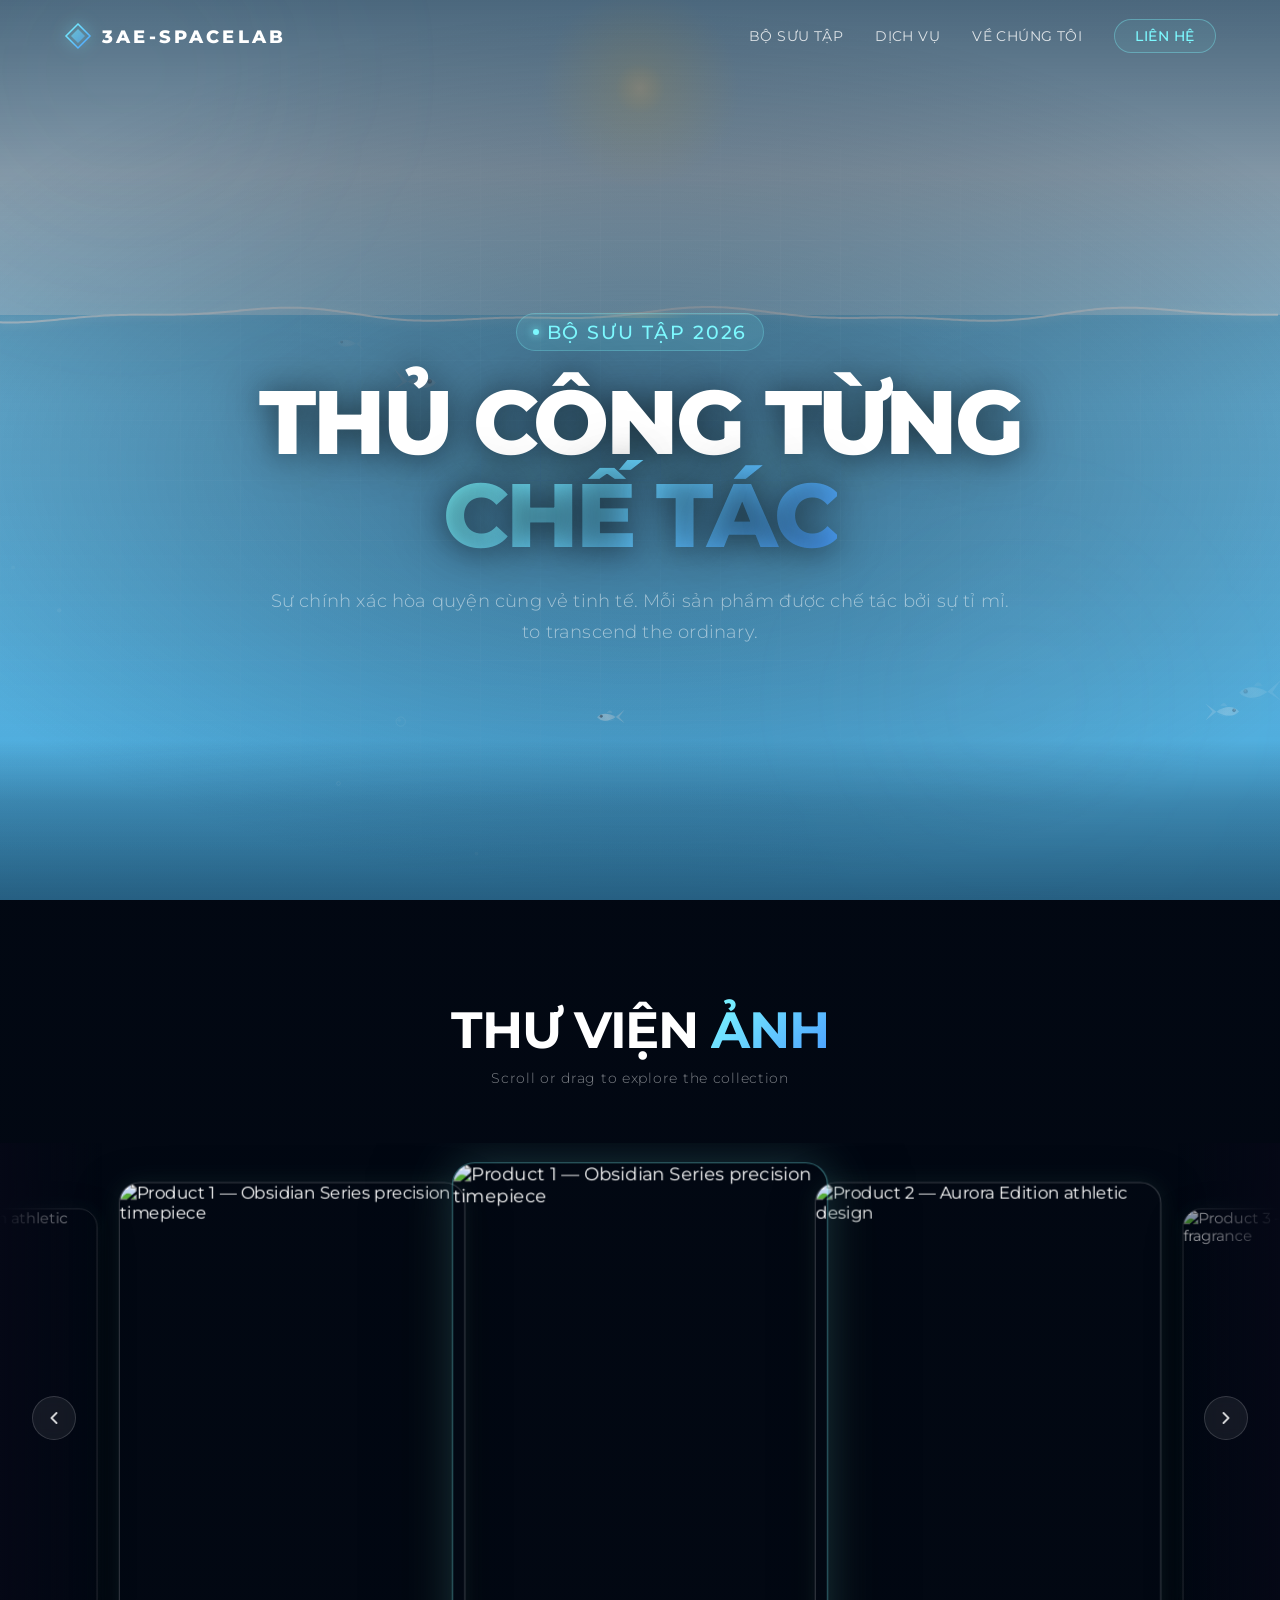
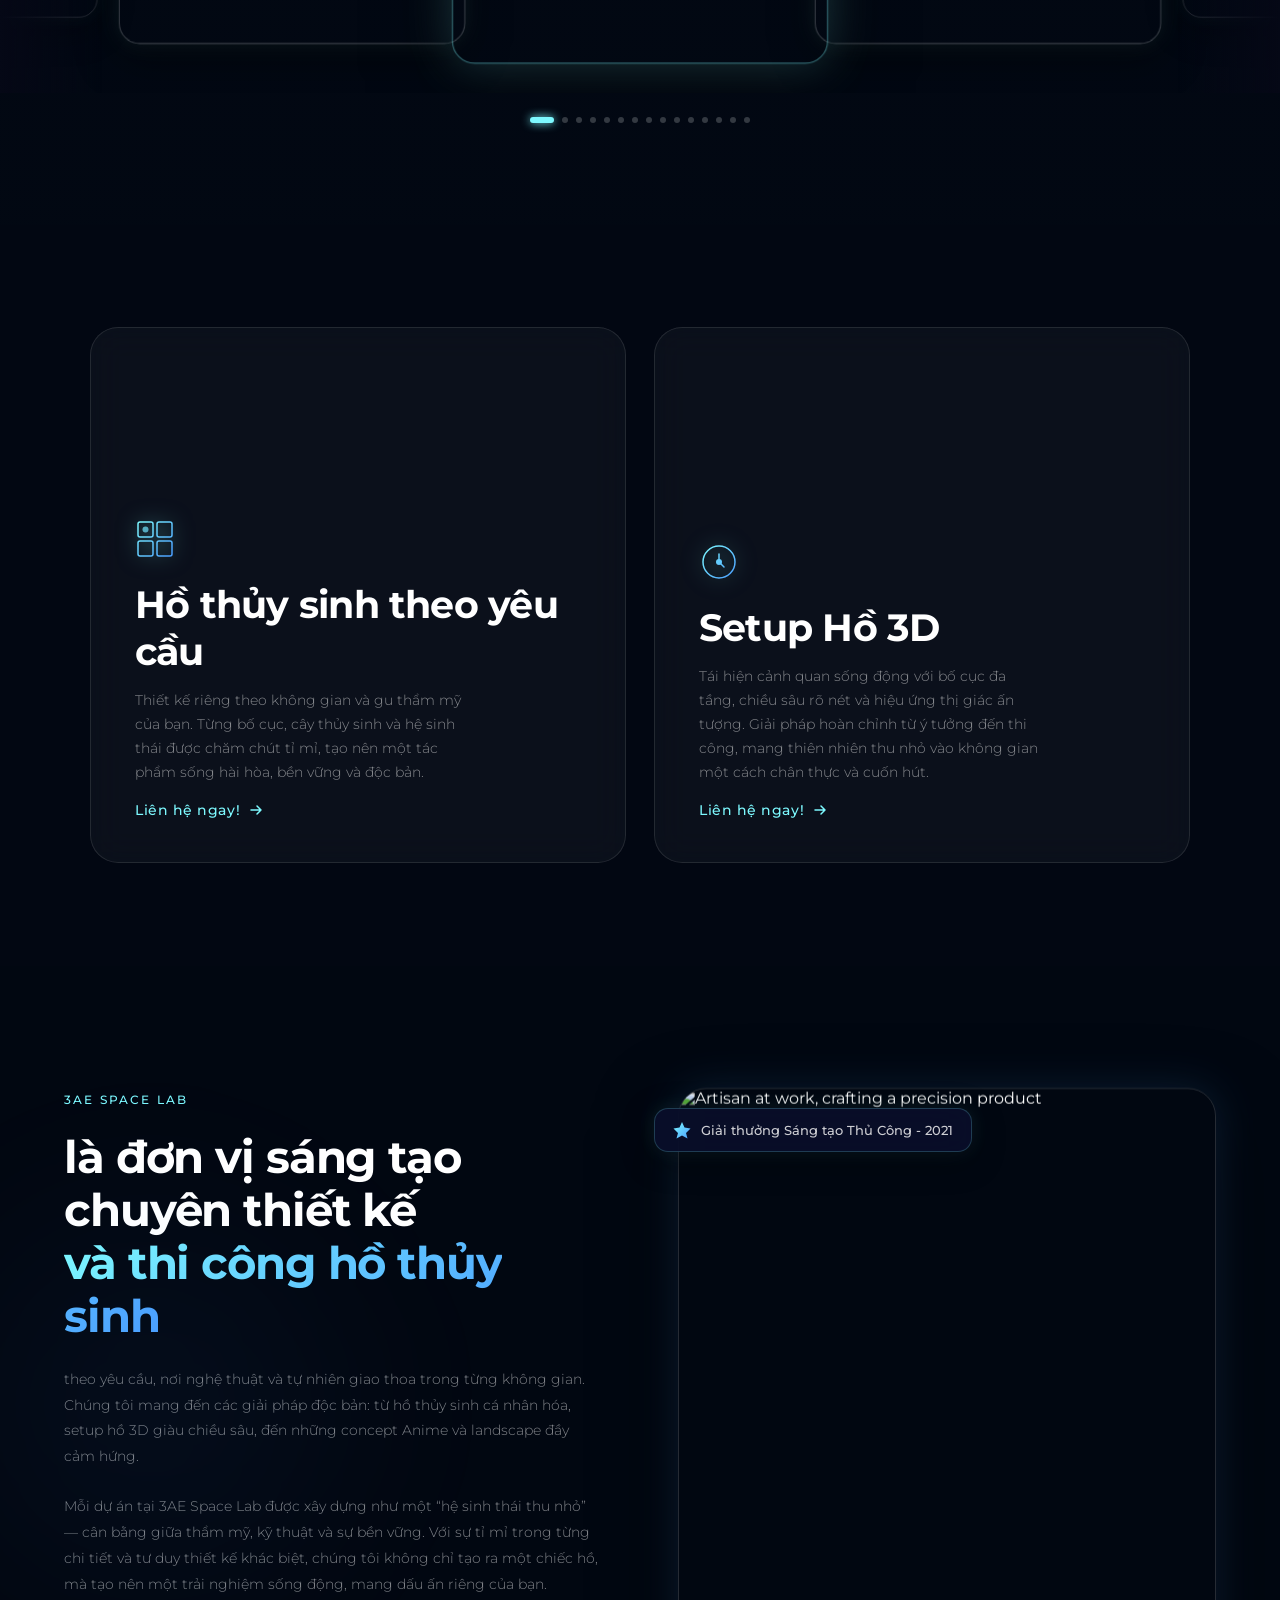
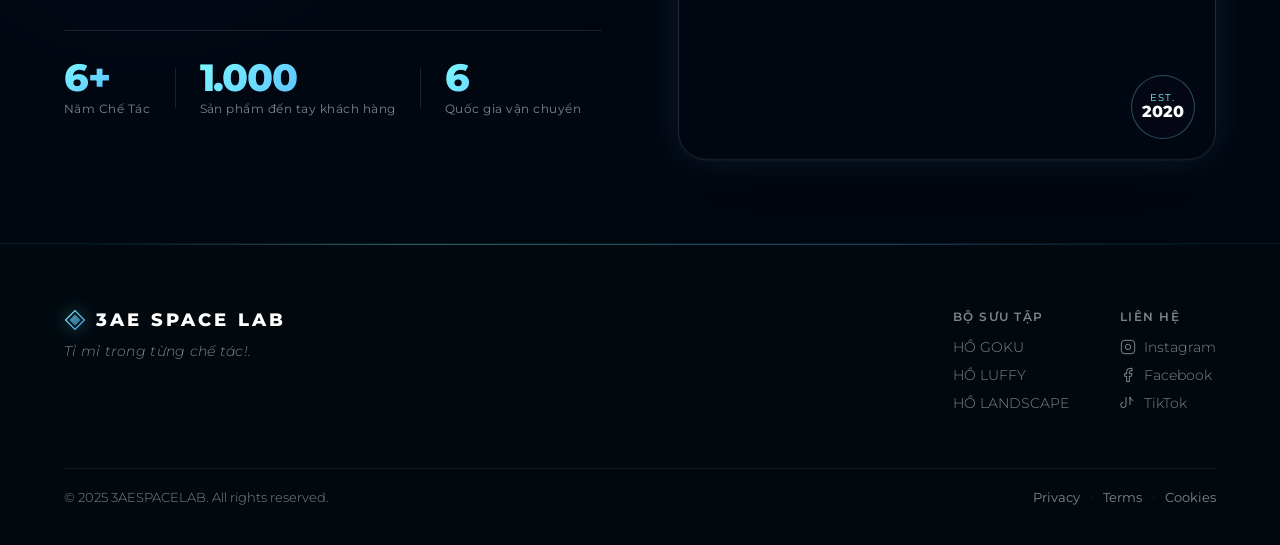
==== commit a1bad211: "Add files via upload" ====
--- a/index.html
+++ b/index.html
@@ -3,14 +3,17 @@
 <head>
   <meta charset="UTF-8" />
   <meta name="viewport" content="width=device-width, initial-scale=1.0" />
-  <title>3AEGOKU — Premium 3D Printed Tank
-  </title>
+  <title>3AE - SPACELAB</title>
   <link rel="stylesheet" href="styles.css" />
-  <link rel="preconnect" href="https://fonts.googleapis.com">
-  <link rel="preconnect" href="https://fonts.gstatic.com" crossorigin>
-  <link href="https://fonts.googleapis.com/css2?family=Kings&family=Montserrat:ital,wght@0,100..900;1,100..900&family=Roboto+Condensed:ital,wght@0,100..900;1,100..900&family=Roboto:ital,wght@0,100..900;1,100..900&display=swap" rel="stylesheet">
-</head>
+<link rel="preconnect" href="https://fonts.googleapis.com">
+<link rel="preconnect" href="https://fonts.gstatic.com" crossorigin>
+<link href="https://fonts.googleapis.com/css2?family=Kings&family=Montserrat:wght@500&family=Roboto+Condensed:ital,wght@0,100..900;1,100..900&family=Roboto:ital,wght@0,100..900;1,100..900&display=swap" rel="stylesheet">
 <body>
+
+  <!-- ═══════════════════════════════════════
+       OCEAN CANVAS (fixed bg behind everything)
+  ═══════════════════════════════════════ -->
+  <canvas id="oceanCanvas" aria-hidden="true"></canvas>
 
   <!-- ═══════════════════════════════════════
        CUSTOM CURSOR
@@ -41,14 +44,14 @@
             </defs>
           </svg>
         </span>
-        <span class="logo-text">3AEGOKU</span>
+        <span class="logo-text">3AE-SPACELAB</span>
       </a>
 
       <nav class="nav-desktop" aria-label="Primary navigation">
-        <a href="#slider-section" class="nav-link">Bộ Sưu Tập</a>
-        <a href="#gallery-services" class="nav-link">Dịch Vụ</a>
-        <a href="#about" class="nav-link">Về Chúng Tôi</a>
-        <a href="#footer" class="nav-link nav-cta">Liên Hệ</a>
+        <a href="#slider-section" class="nav-link">BỘ SƯU TẬP</a>
+        <a href="#gallery-services" class="nav-link">DỊCH VỤ</a>
+        <a href="#about" class="nav-link">VỀ CHÚNG TÔI</a>
+        <a href="#footer" class="nav-link nav-cta">LIÊN HỆ</a>
       </nav>
 
       <button class="hamburger" id="hamburger" aria-label="Toggle menu" aria-expanded="false" aria-controls="mobileNav">
@@ -60,10 +63,10 @@
 
     <!-- Mobile Nav -->
     <nav class="nav-mobile" id="mobileNav" aria-label="Mobile navigation" aria-hidden="true">
-      <a href="#slider-section" class="mob-link">Collection</a>
-      <a href="#gallery-services" class="mob-link">Services</a>
-      <a href="#about" class="mob-link">About</a>
-      <a href="#footer" class="mob-link">Contact</a>
+      <a href="#slider-section" class="mob-link">BỘ SƯU TẬP</a>
+      <a href="#gallery-services" class="mob-link">DỊCH VỤ</a>
+      <a href="#about" class="mob-link">VỀ CHÚNG TÔI</a>
+      <a href="#footer" class="mob-link">LIÊN HỆ</a>
     </nav>
   </header>
 
@@ -72,10 +75,7 @@
   ═══════════════════════════════════════ -->
   <section class="hero-section" id="hero" aria-label="Hero">
     <!-- Parallax background layers -->
-    <div class="hero-bg">
-      <canvas id="bgParticles" aria-hidden="true"></canvas>
-      <div class="bg-layer bg-layer-1" data-parallax-speed="0.2"></div>
-      <div class="bg-layer bg-layer-2" data-parallax-speed="0.4"></div>
+    <div class="hero-bg" aria-hidden="true">
       <div class="bg-orb bg-orb-1"></div>
       <div class="bg-orb bg-orb-2"></div>
       <div class="bg-grid"></div>
@@ -83,14 +83,14 @@
 
     <div class="hero-content">
       <div class="hero-tagline" data-reveal="fade-up">
-        <span class="tag-pill">BST Hè 2026</span>
+        <span class="tag-pill">Bộ Sưu Tập 2026</span>
       </div>
       <h1 class="hero-title" data-reveal="fade-up" data-reveal-delay="100">
-        Crafted for the<br/>
-        <em class="gradient-text">Extraordinary</em>
+        THỦ CÔNG TỪNG<br/>
+        <em class="gradient-text">CHẾ TÁC</em>
       </h1>
       <p class="hero-sub" data-reveal="fade-up" data-reveal-delay="200">
-        Where precision meets elegance. Each piece engineered<br class="br-desktop"/> to transcend the ordinary.
+        Sự chính xác hòa quyện cùng vẻ tinh tế. Mỗi sản phẩm được chế tác bởi sự tỉ mỉ.<br class="br-desktop"/> to transcend the ordinary.
       </p>
     </div>
   </section>
@@ -100,8 +100,8 @@
   ═══════════════════════════════════════ -->
   <section class="slider-section" id="slider-section" aria-label="Product Showcase Slider">
     <div class="slider-header" data-reveal="fade-up">
-      <h2 class="section-title">Thư viện <span class="gradient-text">ảnh</span></h2>
-      <p class="section-sub">Lướt để xem thêm</p>
+      <h2 class="section-title">THƯ VIỆN <span class="gradient-text">ẢNH</span></h2>
+      <p class="section-sub">Scroll or drag to explore the collection</p>
     </div>
 
     <div class="slider-viewport" id="sliderViewport" role="region" aria-label="Product images slider">
@@ -229,6 +229,97 @@
                    loading="lazy" />
               <div class="slide-overlay">
                 <span class="slide-label">Eclipse One</span>
+              </div>
+            </div>
+          </div>
+        </div>
+
+        <div class="slide-item" data-index="8" role="img" aria-label="Product 9 — Apex Lens">
+          <div class="slide-card">
+            <div class="slide-inner">
+              <img src="https://images.unsplash.com/photo-1560343090-f0409e92791a?w=480&q=85&auto=format&fit=crop"
+                   alt="Product 9 — Apex Lens sunglasses"
+                   loading="lazy" />
+              <div class="slide-overlay">
+                <span class="slide-label">Apex Lens</span>
+              </div>
+            </div>
+          </div>
+        </div>
+
+        <div class="slide-item" data-index="9" role="img" aria-label="Product 10 — Noir Vessel">
+          <div class="slide-card">
+            <div class="slide-inner">
+              <img src="https://images.unsplash.com/photo-1542291026-7eec264c27ff?w=480&q=85&auto=format&fit=crop"
+                   alt="Product 10 — Noir Vessel sneaker"
+                   loading="lazy" />
+              <div class="slide-overlay">
+                <span class="slide-label">Noir Vessel</span>
+              </div>
+            </div>
+          </div>
+        </div>
+
+        <div class="slide-item" data-index="10" role="img" aria-label="Product 11 — Ember Carry">
+          <div class="slide-card">
+            <div class="slide-inner">
+              <img src="https://images.unsplash.com/photo-1548036328-c9fa89d128fa?w=480&q=85&auto=format&fit=crop"
+                   alt="Product 11 — Ember Carry leather bag"
+                   loading="lazy" />
+              <div class="slide-overlay">
+                <span class="slide-label">Ember Carry</span>
+              </div>
+            </div>
+          </div>
+        </div>
+
+        <div class="slide-item" data-index="11" role="img" aria-label="Product 12 — Flux Audio">
+          <div class="slide-card">
+            <div class="slide-inner">
+              <img src="https://images.unsplash.com/photo-1583394838336-acd977736f90?w=480&q=85&auto=format&fit=crop"
+                   alt="Product 12 — Flux Audio earphones"
+                   loading="lazy" />
+              <div class="slide-overlay">
+                <span class="slide-label">Flux Audio</span>
+              </div>
+            </div>
+          </div>
+        </div>
+
+        <div class="slide-item" data-index="12" role="img" aria-label="Product 13 — Strata Chrono">
+          <div class="slide-card">
+            <div class="slide-inner">
+              <img src="https://images.unsplash.com/photo-1622557850710-b15d6f2038a6?w=480&q=85&auto=format&fit=crop"
+                   alt="Product 13 — Strata Chrono watch"
+                   loading="lazy" />
+              <div class="slide-overlay">
+                <span class="slide-label">Strata Chrono</span>
+              </div>
+            </div>
+          </div>
+        </div>
+
+        <div class="slide-item" data-index="13" role="img" aria-label="Product 14 — Dusk Coat">
+          <div class="slide-card">
+            <div class="slide-inner">
+              <img src="https://images.unsplash.com/photo-1591047139829-d91aecb6caea?w=480&q=85&auto=format&fit=crop"
+                   alt="Product 14 — Dusk Coat jacket"
+                   loading="lazy" />
+              <div class="slide-overlay">
+                <span class="slide-label">Dusk Coat</span>
+              </div>
+            </div>
+          </div>
+        </div>
+
+        <div class="slide-item" data-index="14" role="img" aria-label="Product 15 — Prism Stone">
+          <div class="slide-card">
+            <div class="slide-inner">
+              <img src="https://images.unsplash.com/photo-1599643478518-a784e5dc4c8f?w=480&q=85&auto=format&fit=crop"
+                   alt="Product 15 — Prism Stone jewellery"
+                   loading="lazy" />
+              <div class="slide-overlay">
+                <span class="slide-label">Prism Stone</span>
               </div>
             </div>
           </div>
@@ -267,12 +358,12 @@
               </defs>
             </svg>
           </div>
-          <h3 class="dual-title">Gallery</h3>
+          <h3 class="dual-title">Hồ thủy sinh theo yêu cầu</h3>
           <p class="dual-desc">
-            A curated visual archive of every creation — meticulously photographed, artfully composed, always inspiring. Browse the full spectrum of our catalog.
+            Thiết kế riêng theo không gian và gu thẩm mỹ của bạn. Từng bố cục, cây thủy sinh và hệ sinh thái được chăm chút tỉ mỉ, tạo nên một tác phẩm sống hài hòa, bền vững và độc bản.
           </p>
           <a href="#" class="dual-link" aria-label="Explore Gallery">
-            Explore Gallery
+            Liên hệ ngay!
             <svg width="16" height="16" viewBox="0 0 16 16" fill="none" aria-hidden="true">
               <path d="M3 8H13M9 4L13 8L9 12" stroke="currentColor" stroke-width="1.5" stroke-linecap="round" stroke-linejoin="round"/>
             </svg>
@@ -297,12 +388,12 @@
               </defs>
             </svg>
           </div>
-          <h3 class="dual-title">Services</h3>
+          <h3 class="dual-title">Setup Hồ 3D</h3>
           <p class="dual-desc">
-            Bespoke consultation, white-glove delivery, and lifetime after-care. Our specialists are available around the clock to ensure your experience is flawless.
+            Tái hiện cảnh quan sống động với bố cục đa tầng, chiều sâu rõ nét và hiệu ứng thị giác ấn tượng. Giải pháp hoàn chỉnh từ ý tưởng đến thi công, mang thiên nhiên thu nhỏ vào không gian một cách chân thực và cuốn hút.
           </p>
           <a href="#" class="dual-link" aria-label="View Services">
-            View Services
+            Liên hệ ngay!
             <svg width="16" height="16" viewBox="0 0 16 16" fill="none" aria-hidden="true">
               <path d="M3 8H13M9 4L13 8L9 12" stroke="currentColor" stroke-width="1.5" stroke-linecap="round" stroke-linejoin="round"/>
             </svg>
@@ -322,16 +413,16 @@
     <div class="about-grid">
       <!-- Text side -->
       <div class="about-text" data-reveal="slide-left">
-        <span class="about-eyebrow">Triết lý của chúng tôi</span>
+        <span class="about-eyebrow">3AE Space Lab</span>
         <h2 class="about-title">
-          Được xây dựng trên niềm tin rằng<br/>
-          <span class="gradient-text">sự hoàn hảo là một quá trình</span>
+          là đơn vị sáng tạo chuyên thiết kế<br/>
+          <span class="gradient-text">và thi công hồ thủy sinh</span>
         </h2>
         <p class="about-body">
-          Mỗi hồ thủy sinh thủ công chúng tôi chế tác đều bắt đầu từ một câu hỏi: điều này sẽ trông như thế nào nếu mọi quyết định đều được thực hiện mà không có bất kỳ sự thỏa hiệp nào? Chúng tôi ám ảnh với từng vật liệu, từng bố cục, từng dòng chảy của nước — bởi chúng tôi tin rằng chính những chi tiết nhỏ nhất tạo nên toàn bộ giá trị.
+          theo yêu cầu, nơi nghệ thuật và tự nhiên giao thoa trong từng không gian. Chúng tôi mang đến các giải pháp độc bản: từ hồ thủy sinh cá nhân hóa, setup hồ 3D giàu chiều sâu, đến những concept Anime và landscape đầy cảm hứng.
         </p>
         <p class="about-body">
-          Được hình thành từ khát khao tạo ra những điều khác biệt, chúng tôi tồn tại tại điểm giao thoa giữa nghệ thuật và kỹ thuật. Đội ngũ nghệ nhân, người sáng tạo và những kẻ mộng mơ của chúng tôi làm việc từ các xưởng chế tác ở nhiều nơi trên thế giới.
+          Mỗi dự án tại 3AE Space Lab được xây dựng như một “hệ sinh thái thu nhỏ” — cân bằng giữa thẩm mỹ, kỹ thuật và sự bền vững. Với sự tỉ mỉ trong từng chi tiết và tư duy thiết kế khác biệt, chúng tôi không chỉ tạo ra một chiếc hồ, mà tạo nên một trải nghiệm sống động, mang dấu ấn riêng của bạn.
         </p>
         <div class="about-stats">
           <div class="stat-item">
@@ -341,12 +432,12 @@
           <div class="stat-divider" aria-hidden="true"></div>
           <div class="stat-item">
             <span class="stat-number gradient-text">1.000</span>
-            <span class="stat-label">Sản phẩm giá trị</span>
+            <span class="stat-label">Sản phẩm đến tay khách hàng</span>
           </div>
           <div class="stat-divider" aria-hidden="true"></div>
           <div class="stat-item">
             <span class="stat-number gradient-text">6</span>
-            <span class="stat-label">Đối tác Toàn cầu</span>
+            <span class="stat-label">Quốc gia vận chuyển</span>
           </div>
         </div>
       </div>
@@ -362,7 +453,7 @@
           />
           <div class="about-img-badge" aria-hidden="true">
             <span class="badge-line1">Est.</span>
-            <span class="badge-line2">2013</span>
+            <span class="badge-line2">2020</span>
           </div>
         </div>
         <!-- Decorative floating element -->
@@ -376,7 +467,7 @@
               </linearGradient>
             </defs>
           </svg>
-          <span>Award-winning design</span>
+          <span>Giải thưởng Sáng tạo Thủ Công - 2021</span>
         </div>
       </div>
     </div>
@@ -402,45 +493,45 @@
               </defs>
             </svg>
           </span>
-          <span class="logo-text">3AEGOKU</span>
+          <span class="logo-text">3AE SPACE LAB</span>
         </a>
-        <p class="footer-tagline">Kiệt tác từ Những thủ công.</p>
+        <p class="footer-tagline">Tỉ mỉ trong từng chế tác!.</p>
       </div>
 
       <div class="footer-links" role="navigation" aria-label="Footer navigation">
         <div class="footer-col">
-          <h4 class="footer-col-title">Collection</h4>
-          <a href="#" class="footer-link">New Arrivals</a>
-          <a href="#" class="footer-link">Best Sellers</a>
-          <a href="#" class="footer-link">Archive</a>
+          <h4 class="footer-col-title">BỘ SƯU TẬP</h4>
+          <a href="#" class="footer-link">HỒ GOKU</a>
+          <a href="#" class="footer-link">HỒ LUFFY</a>
+          <a href="#" class="footer-link">HỒ LANDSCAPE</a>
         </div>
         <div class="footer-col">
-          <h4 class="footer-col-title">Company</h4>
-          <a href="#about" class="footer-link">About</a>
-          <a href="#" class="footer-link">Careers</a>
-          <a href="#" class="footer-link">Press</a>
-        </div>
-        <div class="footer-col">
-          <h4 class="footer-col-title">Connect</h4>
+          <h4 class="footer-col-title">LIÊN HỆ</h4>
           <a href="#" class="footer-link footer-social" aria-label="Instagram">
             <!-- Instagram icon -->
             <svg width="16" height="16" viewBox="0 0 24 24" fill="none" stroke="currentColor" stroke-width="1.5" aria-hidden="true"><rect x="2" y="2" width="20" height="20" rx="5" ry="5"/><path d="M16 11.37A4 4 0 1 1 12.63 8 4 4 0 0 1 16 11.37z"/><line x1="17.5" y1="6.5" x2="17.51" y2="6.5"/></svg>
             Instagram
           </a>
-          <a href="#" class="footer-link footer-social" aria-label="Twitter/X">
-            <svg width="16" height="16" viewBox="0 0 24 24" fill="none" stroke="currentColor" stroke-width="1.5" aria-hidden="true"><path d="M22 4s-.7 2.1-2 3.4c1.6 10-9.4 17.3-18 11.6 2.2.1 4.4-.6 6-2C3 15.5.5 9.6 3 5c2.2 2.6 5.6 4.1 9 4-.9-4.2 4-6.6 7-3.8 1.1 0 3-1.2 3-1.2z"/></svg>
-            Twitter
-          </a>
-          <a href="#" class="footer-link footer-social" aria-label="LinkedIn">
-            <svg width="16" height="16" viewBox="0 0 24 24" fill="none" stroke="currentColor" stroke-width="1.5" aria-hidden="true"><path d="M16 8a6 6 0 0 1 6 6v7h-4v-7a2 2 0 0 0-2-2 2 2 0 0 0-2 2v7h-4v-7a6 6 0 0 1 6-6z"/><rect x="2" y="9" width="4" height="12"/><circle cx="4" cy="4" r="2"/></svg>
-            LinkedIn
-          </a>
+<a href="#" class="footer-link footer-social" aria-label="Facebook">
+  <svg width="16" height="16" viewBox="0 0 24 24" fill="none" stroke="currentColor" stroke-width="1.5" aria-hidden="true">
+    <path d="M18 2h-3a5 5 0 0 0-5 5v3H7v4h3v8h4v-8h3l1-4h-4V7a1 1 0 0 1 1-1h3z"/>
+  </svg>
+  Facebook
+</a>
+<a href="#" class="footer-link footer-social" aria-label="TikTok">
+  <svg width="16" height="16" viewBox="0 0 24 24" fill="none" stroke="currentColor" stroke-width="1.5" aria-hidden="true">
+    <path d="M9 3v12a4 4 0 1 1-4-4"/>
+    <path d="M15 3c0 3 2 5 5 5"/>
+    <line x1="15" y1="3" x2="15" y2="15"/>
+  </svg>
+  TikTok
+</a>
         </div>
       </div>
     </div>
 
     <div class="footer-bottom">
-      <p class="footer-copy">© 2025 Luminary. All rights reserved.</p>
+      <p class="footer-copy">© 2025 3AESPACELAB. All rights reserved.</p>
       <div class="footer-bottom-links">
         <a href="#" class="footer-link-small">Privacy</a>
         <span aria-hidden="true">·</span>
--- a/styles.css
+++ b/styles.css
@@ -29,8 +29,8 @@
   --grad-bg:      linear-gradient(160deg, var(--bg-mid) 0%, var(--bg-upper) 40%, var(--bg-deep) 100%);
 
   /* Typography */
-  --font-display: 'Syne', sans-serif;
-  --font-body:    'DM Sans', sans-serif;
+  --font-display: 'Montserrat', sans-serif;
+  --font-body:    'Montserrat', sans-serif;
 
   /* Spacing */
   --section-px:  clamp(20px, 5vw, 80px);
@@ -66,9 +66,14 @@
   overflow-x: hidden;
 }
 
+html {
+  /* Dark fallback while canvas initialises */
+  background: #020810;
+}
+
 body {
   font-family: var(--font-body);
-  background: var(--bg-deep);
+  background: transparent; /* ocean canvas provides bg */
   color: var(--white);
   overflow-x: hidden;
   cursor: none; /* replaced by custom cursor */
@@ -467,15 +472,15 @@
   padding: 120px var(--section-px) 60px;
 }
 
-/* Background particles canvas */
-#bgParticles {
-  position: absolute;
+/* ── Ocean canvas — fixed behind all content ── */
+#oceanCanvas {
+  position: fixed;
   inset: 0;
-  width: 100%;
-  height: 100%;
+  width: 100vw;
+  height: 100vh;
   pointer-events: none;
-  z-index: 0;
-  opacity: 0.65;
+  z-index: -1;
+  display: block;
 }
 
 /* Background layers */
@@ -513,7 +518,7 @@
 .bg-orb-1 {
   width: 500px;
   height: 500px;
-  background: radial-gradient(circle, rgba(74, 158, 255, 0.18) 0%, transparent 70%);
+  background: radial-gradient(circle, rgba(180, 230, 255, 0.07) 0%, transparent 70%);
   top: -20%;
   left: -10%;
   animation: orbFloat1 18s ease-in-out infinite;
@@ -522,7 +527,7 @@
 .bg-orb-2 {
   width: 400px;
   height: 400px;
-  background: radial-gradient(circle, rgba(125, 249, 255, 0.12) 0%, transparent 70%);
+  background: radial-gradient(circle, rgba(200, 240, 255, 0.05) 0%, transparent 70%);
   bottom: 0%;
   right: 5%;
   animation: orbFloat2 22s ease-in-out infinite;
@@ -571,7 +576,7 @@
   background: rgba(125, 249, 255, 0.1);
   border: 1px solid rgba(125, 249, 255, 0.25);
   border-radius: 100px;
-  font-size: 0.78rem;
+  font-size: 1.2rem;
   font-weight: 500;
   letter-spacing: 0.1em;
   text-transform: uppercase;
@@ -593,13 +598,43 @@
   50%       { opacity: 0.3; }
 }
 
+/* ── Hero dark vignette — ensures text is readable over bright ocean surface ── */
+.hero-section::before {
+  content: '';
+  position: absolute;
+  inset: 0;
+  z-index: 0;
+  background:
+    radial-gradient(ellipse 90% 70% at 50% 50%, rgba(2,8,22,0.38) 0%, transparent 70%),
+    linear-gradient(180deg, rgba(2,6,18,0.55) 0%, rgba(2,8,22,0.15) 45%, transparent 100%);
+  pointer-events: none;
+}
+
+/* ── Hero bottom gradient bridge — blends hero into slider section ── */
+.hero-section::after {
+  content: '';
+  position: absolute;
+  bottom: 0;
+  left: 0;
+  right: 0;
+  height: 160px;
+  background: linear-gradient(to bottom,
+    transparent 0%,
+    rgba(2, 8, 22, 0.25) 40%,
+    rgba(2, 8, 22, 0.48) 100%);
+  z-index: 1;
+  pointer-events: none;
+}
+
 .hero-title {
   font-family: var(--font-display);
-  font-size: clamp(3rem, 7vw, 6rem);
+  font-size: clamp(3rem, 7vw, 8rem);
   font-weight: 800;
+  white-space: nowrap;
   line-height: 1.04;
   letter-spacing: -0.035em;
   color: var(--white);
+  text-shadow: 0 2px 30px rgba(0,0,0,0.5), 0 0 60px rgba(0,0,0,0.3);
 }
 
 .hero-title em {
@@ -958,7 +993,7 @@
   width: 700px;
   height: 700px;
   border-radius: 50%;
-  background: radial-gradient(circle, rgba(74, 158, 255, 0.1) 0%, transparent 60%);
+  background: radial-gradient(circle, rgba(74, 158, 255, 0.05) 0%, transparent 60%);
   filter: blur(60px);
   top: 50%;
   left: -200px;
@@ -1251,6 +1286,34 @@
    10. RESPONSIVE
 ───────────────────────────────────────── */
 
+/* ─────────────────────────────────────────
+   11. OCEAN SECTION OVERLAYS
+   Semi-transparent dark veils over each section
+   so ocean canvas bleeds through while keeping
+   text perfectly readable.
+───────────────────────────────────────── */
+
+.slider-section {
+  background: linear-gradient(180deg,
+    rgba(2, 8, 22, 0.48) 0%,
+    rgba(2, 8, 22, 0.48) 100%);
+  backdrop-filter: none;
+}
+
+.dual-section {
+  background: rgba(2, 7, 20, 0.50);
+}
+
+.about-section {
+  background: rgba(2, 7, 20, 0.48);
+}
+
+/* Footer gets an opaque-ish ocean-floor tint */
+.site-footer {
+  background: rgba(2, 10, 16, 0.82);
+  border-top: 1px solid rgba(20, 80, 60, 0.25);
+}
+
 /* Tablet */
 @media (max-width: 1024px) {
   :root {
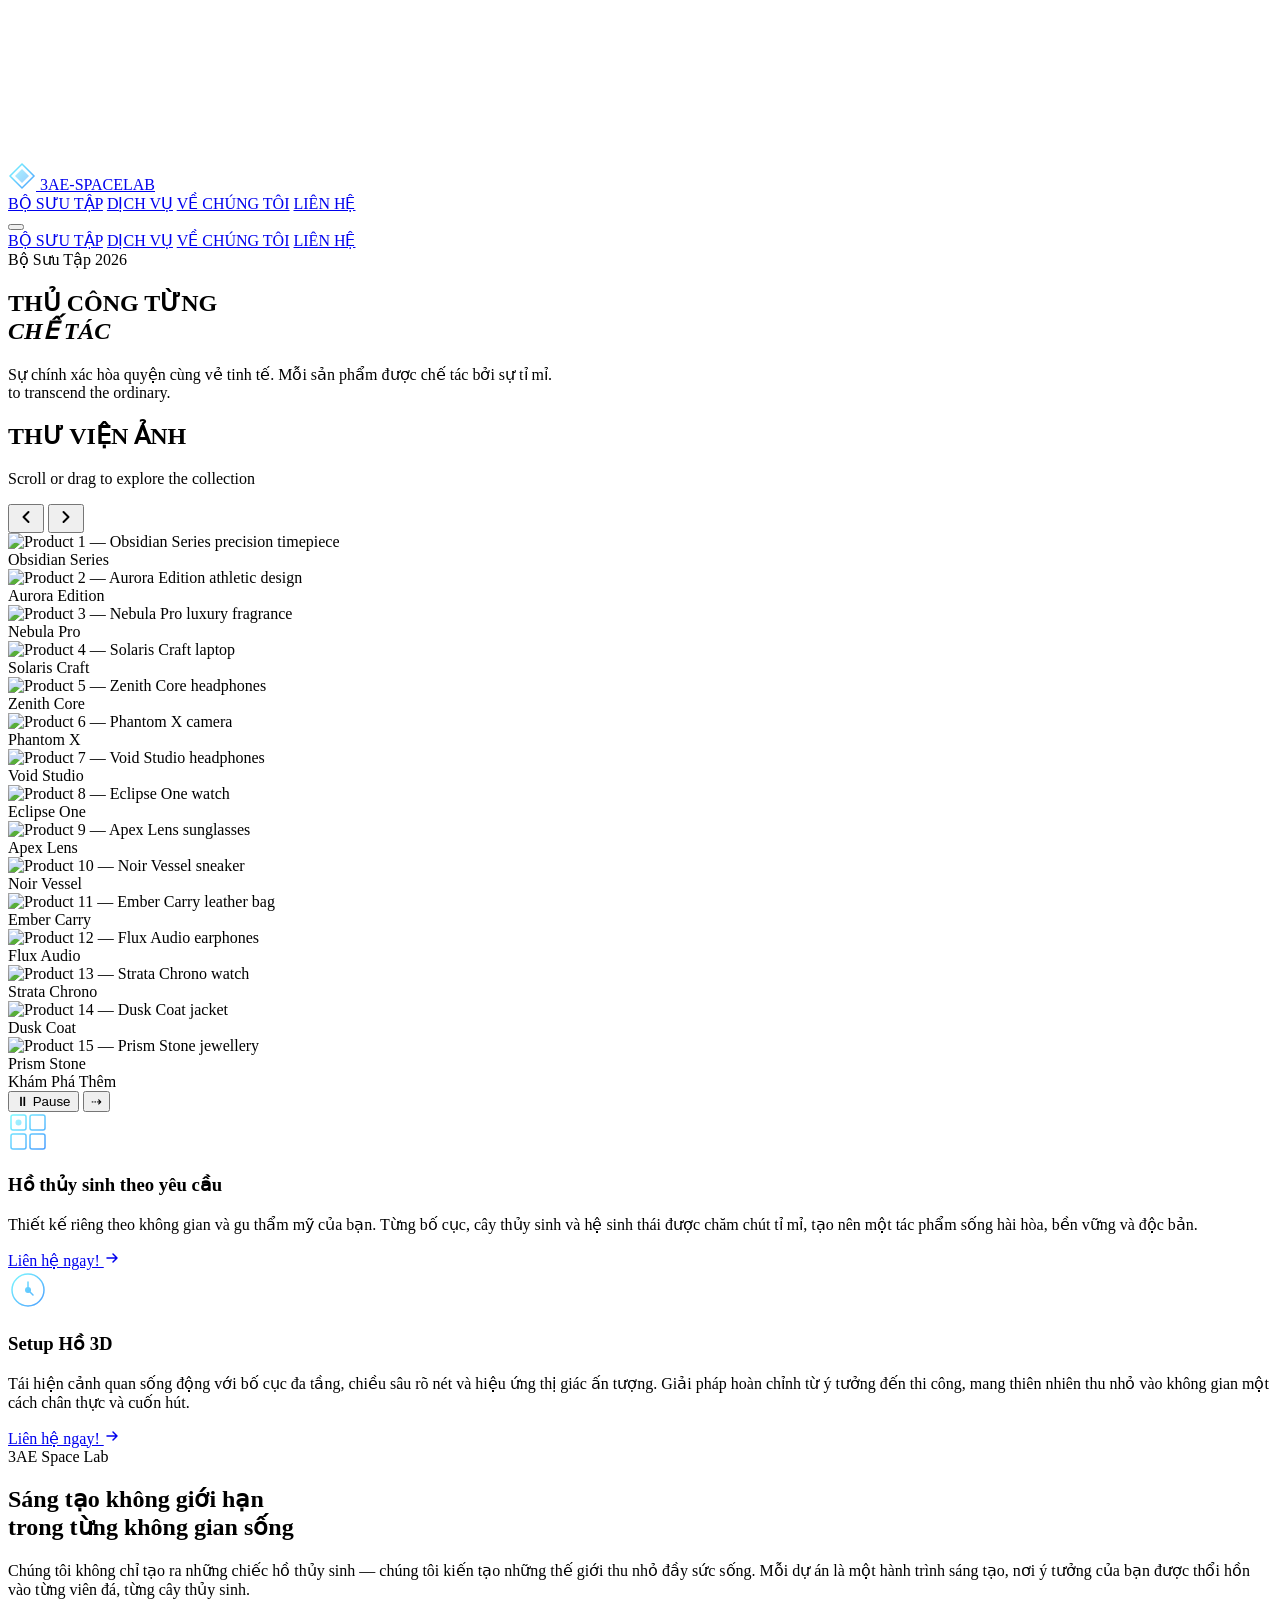
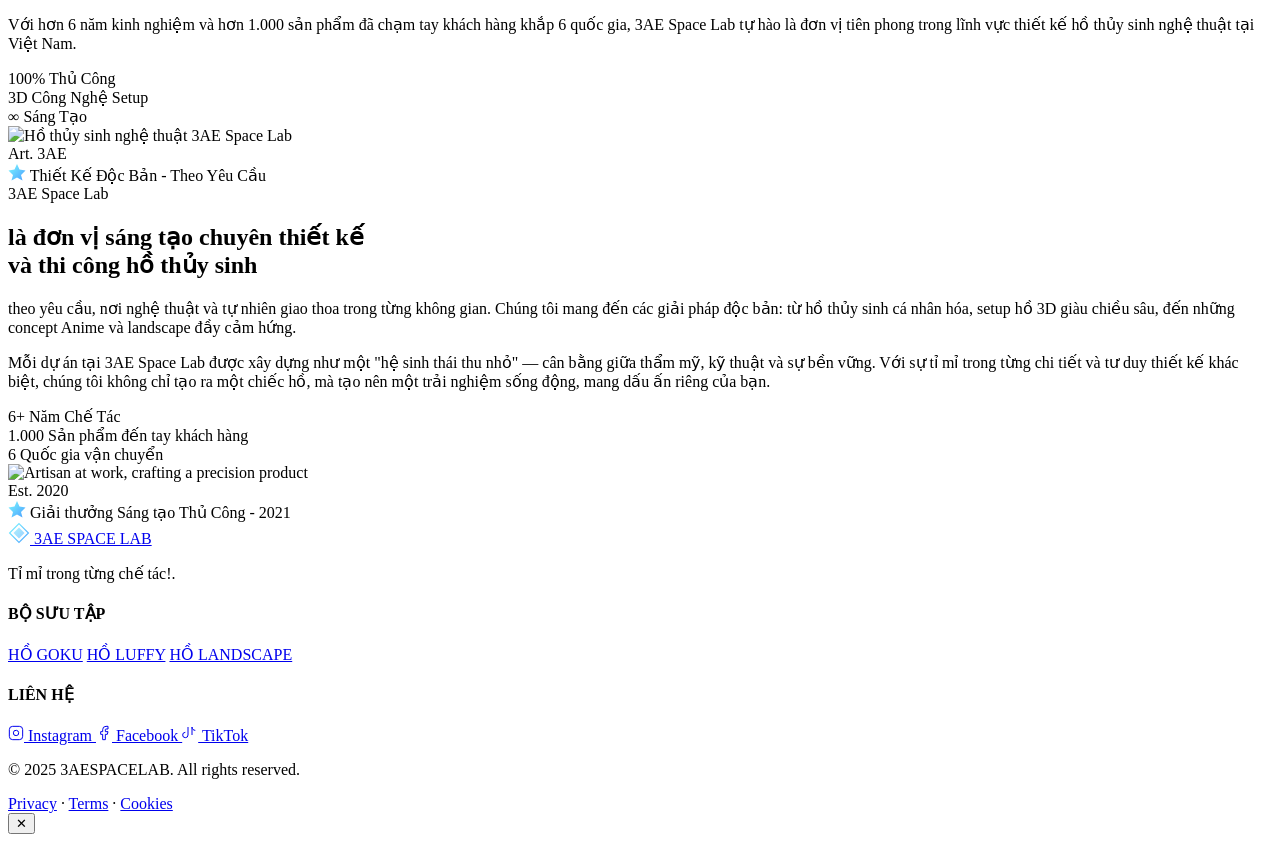
==== commit cfb1f321: "Add files via upload" ====
--- a/index.html
+++ b/index.html
@@ -1,13 +1,28 @@
 <!DOCTYPE html>
-<html lang="en">
+<html lang="vi">
 <head>
   <meta charset="UTF-8" />
   <meta name="viewport" content="width=device-width, initial-scale=1.0" />
-  <title>3AE - SPACELAB</title>
-  <link rel="stylesheet" href="styles.css" />
-<link rel="preconnect" href="https://fonts.googleapis.com">
-<link rel="preconnect" href="https://fonts.gstatic.com" crossorigin>
-<link href="https://fonts.googleapis.com/css2?family=Kings&family=Montserrat:wght@500&family=Roboto+Condensed:ital,wght@0,100..900;1,100..900&family=Roboto:ital,wght@0,100..900;1,100..900&display=swap" rel="stylesheet">
+  <meta name="description" content="3AE Space Lab — Thiết kế và thi công hồ thủy sinh nghệ thuật theo yêu cầu." />
+  <title>3AE SPACE LAB</title>
+
+  <!-- ── Google Fonts ── -->
+  <link rel="preconnect" href="https://fonts.googleapis.com" />
+  <link rel="preconnect" href="https://fonts.gstatic.com" crossorigin />
+  <link href="https://fonts.googleapis.com/css2?family=Kings&family=Montserrat:wght@300;400;500;600;700;800&family=Roboto+Condensed:ital,wght@0,100..900;1,100..900&family=Roboto:ital,wght@0,100..900;1,100..900&display=swap" rel="stylesheet" />
+
+  <!-- ── CSS: Design system & utilities ── -->
+  <link rel="stylesheet" href="css/styles.css" />
+  <link rel="stylesheet" href="css/cursor.css" />
+  <link rel="stylesheet" href="css/header.css" />
+  <link rel="stylesheet" href="css/hero.css" />
+  <link rel="stylesheet" href="css/slider.css" />
+  <link rel="stylesheet" href="css/slider43.css" />
+  <link rel="stylesheet" href="css/dual-box.css" />
+  <link rel="stylesheet" href="css/about.css" />
+  <link rel="stylesheet" href="css/footer.css" />
+  <link rel="stylesheet" href="css/lightbox.css" />
+</head>
 <body>
 
   <!-- ═══════════════════════════════════════
@@ -18,9 +33,9 @@
   <!-- ═══════════════════════════════════════
        CUSTOM CURSOR
   ═══════════════════════════════════════ -->
-  <div class="cursor-dot" id="cursorDot"></div>
-  <div class="cursor-cross" id="cursorCross"></div>
-  <div class="cursor-ring" id="cursorRing">
+  <div class="cursor-dot" id="cursorDot" aria-hidden="true"></div>
+  <div class="cursor-cross" id="cursorCross" aria-hidden="true"></div>
+  <div class="cursor-ring" id="cursorRing" aria-hidden="true">
     <span class="cursor-ring-tr"></span>
     <span class="cursor-ring-bl"></span>
   </div>
@@ -32,7 +47,6 @@
     <div class="header-inner">
       <a href="#" class="logo" aria-label="Luminary Home">
         <span class="logo-icon">
-          <!-- Minimal diamond SVG logo mark -->
           <svg width="28" height="28" viewBox="0 0 28 28" fill="none" xmlns="http://www.w3.org/2000/svg" aria-hidden="true">
             <path d="M14 2L26 14L14 26L2 14L14 2Z" stroke="url(#logoGrad)" stroke-width="1.5" fill="none"/>
             <path d="M14 7L21 14L14 21L7 14L14 7Z" fill="url(#logoGrad)" opacity="0.6"/>
@@ -71,10 +85,9 @@
   </header>
 
   <!-- ═══════════════════════════════════════
-       HERO / SLIDER SECTION
+       HERO SECTION
   ═══════════════════════════════════════ -->
   <section class="hero-section" id="hero" aria-label="Hero">
-    <!-- Parallax background layers -->
     <div class="hero-bg" aria-hidden="true">
       <div class="bg-orb bg-orb-1"></div>
       <div class="bg-orb bg-orb-2"></div>
@@ -106,11 +119,9 @@
 
     <div class="slider-viewport" id="sliderViewport" role="region" aria-label="Product images slider">
 
-      <!-- Edge gradient fades -->
       <div class="slider-fade slider-fade-left" aria-hidden="true"></div>
       <div class="slider-fade slider-fade-right" aria-hidden="true"></div>
 
-      <!-- Navigation arrows -->
       <button class="slider-arrow slider-arrow-prev" id="sliderPrev" aria-label="Previous slide">
         <svg width="20" height="20" viewBox="0 0 20 20" fill="none" aria-hidden="true">
           <path d="M12.5 15L7.5 10L12.5 5" stroke="currentColor" stroke-width="2" stroke-linecap="round" stroke-linejoin="round"/>
@@ -122,23 +133,14 @@
         </svg>
       </button>
 
-      <!-- Slider track -->
       <div class="slider-track" id="sliderTrack">
 
-        <!--
-          Images: using high-quality Unsplash placeholders.
-          Each card has: outer wrapper (for scale/tilt), inner image layer (for depth).
-        -->
-
         <div class="slide-item" data-index="0" role="img" aria-label="Product 1 — Obsidian Series">
           <div class="slide-card">
             <div class="slide-inner">
               <img src="https://images.unsplash.com/photo-1523275335684-37898b6baf30?w=480&q=85&auto=format&fit=crop"
-                   alt="Product 1 — Obsidian Series precision timepiece"
-                   loading="lazy" />
-              <div class="slide-overlay">
-                <span class="slide-label">Obsidian Series</span>
-              </div>
+                   alt="Product 1 — Obsidian Series precision timepiece" loading="lazy" />
+              <div class="slide-overlay"><span class="slide-label">Obsidian Series</span></div>
             </div>
           </div>
         </div>
@@ -147,11 +149,8 @@
           <div class="slide-card">
             <div class="slide-inner">
               <img src="https://images.unsplash.com/photo-1491553895911-0055eca6402d?w=480&q=85&auto=format&fit=crop"
-                   alt="Product 2 — Aurora Edition athletic design"
-                   loading="lazy" />
-              <div class="slide-overlay">
-                <span class="slide-label">Aurora Edition</span>
-              </div>
+                   alt="Product 2 — Aurora Edition athletic design" loading="lazy" />
+              <div class="slide-overlay"><span class="slide-label">Aurora Edition</span></div>
             </div>
           </div>
         </div>
@@ -160,11 +159,8 @@
           <div class="slide-card">
             <div class="slide-inner">
               <img src="https://images.unsplash.com/photo-1585386959984-a4155224a1ad?w=480&q=85&auto=format&fit=crop"
-                   alt="Product 3 — Nebula Pro luxury fragrance"
-                   loading="lazy" />
-              <div class="slide-overlay">
-                <span class="slide-label">Nebula Pro</span>
-              </div>
+                   alt="Product 3 — Nebula Pro luxury fragrance" loading="lazy" />
+              <div class="slide-overlay"><span class="slide-label">Nebula Pro</span></div>
             </div>
           </div>
         </div>
@@ -173,11 +169,8 @@
           <div class="slide-card">
             <div class="slide-inner">
               <img src="https://images.unsplash.com/photo-1611186871348-b1ce696e52c9?w=480&q=85&auto=format&fit=crop"
-                   alt="Product 4 — Solaris Craft laptop"
-                   loading="lazy" />
-              <div class="slide-overlay">
-                <span class="slide-label">Solaris Craft</span>
-              </div>
+                   alt="Product 4 — Solaris Craft laptop" loading="lazy" />
+              <div class="slide-overlay"><span class="slide-label">Solaris Craft</span></div>
             </div>
           </div>
         </div>
@@ -186,11 +179,8 @@
           <div class="slide-card">
             <div class="slide-inner">
               <img src="https://images.unsplash.com/photo-1491553895911-0055eca6402d?w=480&q=85&auto=format&fit=crop"
-                   alt="Product 5 — Zenith Core headphones"
-                   loading="lazy" />
-              <div class="slide-overlay">
-                <span class="slide-label">Zenith Core</span>
-              </div>
+                   alt="Product 5 — Zenith Core headphones" loading="lazy" />
+              <div class="slide-overlay"><span class="slide-label">Zenith Core</span></div>
             </div>
           </div>
         </div>
@@ -199,11 +189,8 @@
           <div class="slide-card">
             <div class="slide-inner">
               <img src="https://images.unsplash.com/photo-1526045612212-70caf35c14df?w=480&q=85&auto=format&fit=crop"
-                   alt="Product 6 — Phantom X camera"
-                   loading="lazy" />
-              <div class="slide-overlay">
-                <span class="slide-label">Phantom X</span>
-              </div>
+                   alt="Product 6 — Phantom X camera" loading="lazy" />
+              <div class="slide-overlay"><span class="slide-label">Phantom X</span></div>
             </div>
           </div>
         </div>
@@ -212,11 +199,8 @@
           <div class="slide-card">
             <div class="slide-inner">
               <img src="https://images.unsplash.com/photo-1505740420928-5e560c06d30e?w=480&q=85&auto=format&fit=crop"
-                   alt="Product 7 — Void Studio headphones"
-                   loading="lazy" />
-              <div class="slide-overlay">
-                <span class="slide-label">Void Studio</span>
-              </div>
+                   alt="Product 7 — Void Studio headphones" loading="lazy" />
+              <div class="slide-overlay"><span class="slide-label">Void Studio</span></div>
             </div>
           </div>
         </div>
@@ -225,11 +209,8 @@
           <div class="slide-card">
             <div class="slide-inner">
               <img src="https://images.unsplash.com/photo-1523275335684-37898b6baf30?w=480&q=85&auto=format&fit=crop"
-                   alt="Product 8 — Eclipse One watch"
-                   loading="lazy" />
-              <div class="slide-overlay">
-                <span class="slide-label">Eclipse One</span>
-              </div>
+                   alt="Product 8 — Eclipse One watch" loading="lazy" />
+              <div class="slide-overlay"><span class="slide-label">Eclipse One</span></div>
             </div>
           </div>
         </div>
@@ -238,11 +219,8 @@
           <div class="slide-card">
             <div class="slide-inner">
               <img src="https://images.unsplash.com/photo-1560343090-f0409e92791a?w=480&q=85&auto=format&fit=crop"
-                   alt="Product 9 — Apex Lens sunglasses"
-                   loading="lazy" />
-              <div class="slide-overlay">
-                <span class="slide-label">Apex Lens</span>
-              </div>
+                   alt="Product 9 — Apex Lens sunglasses" loading="lazy" />
+              <div class="slide-overlay"><span class="slide-label">Apex Lens</span></div>
             </div>
           </div>
         </div>
@@ -251,11 +229,8 @@
           <div class="slide-card">
             <div class="slide-inner">
               <img src="https://images.unsplash.com/photo-1542291026-7eec264c27ff?w=480&q=85&auto=format&fit=crop"
-                   alt="Product 10 — Noir Vessel sneaker"
-                   loading="lazy" />
-              <div class="slide-overlay">
-                <span class="slide-label">Noir Vessel</span>
-              </div>
+                   alt="Product 10 — Noir Vessel sneaker" loading="lazy" />
+              <div class="slide-overlay"><span class="slide-label">Noir Vessel</span></div>
             </div>
           </div>
         </div>
@@ -264,11 +239,8 @@
           <div class="slide-card">
             <div class="slide-inner">
               <img src="https://images.unsplash.com/photo-1548036328-c9fa89d128fa?w=480&q=85&auto=format&fit=crop"
-                   alt="Product 11 — Ember Carry leather bag"
-                   loading="lazy" />
-              <div class="slide-overlay">
-                <span class="slide-label">Ember Carry</span>
-              </div>
+                   alt="Product 11 — Ember Carry leather bag" loading="lazy" />
+              <div class="slide-overlay"><span class="slide-label">Ember Carry</span></div>
             </div>
           </div>
         </div>
@@ -277,11 +249,8 @@
           <div class="slide-card">
             <div class="slide-inner">
               <img src="https://images.unsplash.com/photo-1583394838336-acd977736f90?w=480&q=85&auto=format&fit=crop"
-                   alt="Product 12 — Flux Audio earphones"
-                   loading="lazy" />
-              <div class="slide-overlay">
-                <span class="slide-label">Flux Audio</span>
-              </div>
+                   alt="Product 12 — Flux Audio earphones" loading="lazy" />
+              <div class="slide-overlay"><span class="slide-label">Flux Audio</span></div>
             </div>
           </div>
         </div>
@@ -290,11 +259,8 @@
           <div class="slide-card">
             <div class="slide-inner">
               <img src="https://images.unsplash.com/photo-1622557850710-b15d6f2038a6?w=480&q=85&auto=format&fit=crop"
-                   alt="Product 13 — Strata Chrono watch"
-                   loading="lazy" />
-              <div class="slide-overlay">
-                <span class="slide-label">Strata Chrono</span>
-              </div>
+                   alt="Product 13 — Strata Chrono watch" loading="lazy" />
+              <div class="slide-overlay"><span class="slide-label">Strata Chrono</span></div>
             </div>
           </div>
         </div>
@@ -303,11 +269,8 @@
           <div class="slide-card">
             <div class="slide-inner">
               <img src="https://images.unsplash.com/photo-1591047139829-d91aecb6caea?w=480&q=85&auto=format&fit=crop"
-                   alt="Product 14 — Dusk Coat jacket"
-                   loading="lazy" />
-              <div class="slide-overlay">
-                <span class="slide-label">Dusk Coat</span>
-              </div>
+                   alt="Product 14 — Dusk Coat jacket" loading="lazy" />
+              <div class="slide-overlay"><span class="slide-label">Dusk Coat</span></div>
             </div>
           </div>
         </div>
@@ -316,11 +279,8 @@
           <div class="slide-card">
             <div class="slide-inner">
               <img src="https://images.unsplash.com/photo-1599643478518-a784e5dc4c8f?w=480&q=85&auto=format&fit=crop"
-                   alt="Product 15 — Prism Stone jewellery"
-                   loading="lazy" />
-              <div class="slide-overlay">
-                <span class="slide-label">Prism Stone</span>
-              </div>
+                   alt="Product 15 — Prism Stone jewellery" loading="lazy" />
+              <div class="slide-overlay"><span class="slide-label">Prism Stone</span></div>
             </div>
           </div>
         </div>
@@ -331,6 +291,23 @@
     <!-- Slider dots indicator -->
     <div class="slider-dots" id="sliderDots" role="tablist" aria-label="Slide indicators"></div>
 
+    <!-- ── DIVIDER ── -->
+    <div class="s43-divider">
+      <div class="s43-divider-line"></div>
+      <span class="s43-divider-label">Khám Phá Thêm</span>
+      <div class="s43-divider-line"></div>
+    </div>
+
+    <!-- ── SLIDER 43 (auto-scroll landscape) ── -->
+    <div class="s43-outer" id="s43Outer">
+      <div class="s43-track" id="s43Track"></div>
+    </div>
+    <div class="s43-controls">
+      <button class="s43-btn s43-pause-btn" id="s43BtnPause">&#x23F8; Pause</button>
+      <button class="s43-btn" id="s43BtnFast" title="Nhanh hơn">&#x21E2;</button>
+      <div class="s43-speed-dots" id="s43SpeedDots"></div>
+    </div>
+
   </section>
 
   <!-- ═══════════════════════════════════════
@@ -339,7 +316,6 @@
   <section class="dual-section" id="gallery-services" aria-label="Gallery and Services">
     <div class="dual-grid">
 
-      <!-- Box 1: Gallery -->
       <article class="dual-box" data-reveal="fade-up" data-reveal-delay="0" tabindex="0" aria-label="Gallery">
         <div class="dual-box-glow" aria-hidden="true"></div>
         <div class="dual-box-inner">
@@ -371,7 +347,6 @@
         </div>
       </article>
 
-      <!-- Box 2: Services -->
       <article class="dual-box" data-reveal="fade-up" data-reveal-delay="120" tabindex="0" aria-label="Services">
         <div class="dual-box-glow" aria-hidden="true"></div>
         <div class="dual-box-inner">
@@ -405,13 +380,78 @@
   </section>
 
   <!-- ═══════════════════════════════════════
+       ABOUT SECTION ALT (image left, text right)
+  ═══════════════════════════════════════ -->
+  <section class="about-section about-section-alt" id="about-alt" aria-label="About Alt">
+    <div class="about-bg-orb" aria-hidden="true"></div>
+
+    <div class="about-grid">
+      <div class="about-text" data-reveal="slide-right">
+        <span class="about-eyebrow">3AE Space Lab</span>
+        <h2 class="about-title">
+          Sáng tạo không giới hạn<br/>
+          <span class="gradient-text">trong từng không gian sống</span>
+        </h2>
+        <p class="about-body">
+          Chúng tôi không chỉ tạo ra những chiếc hồ thủy sinh — chúng tôi kiến tạo những thế giới thu nhỏ đầy sức sống. Mỗi dự án là một hành trình sáng tạo, nơi ý tưởng của bạn được thổi hồn vào từng viên đá, từng cây thủy sinh.
+        </p>
+        <p class="about-body">
+          Với hơn 6 năm kinh nghiệm và hơn 1.000 sản phẩm đã chạm tay khách hàng khắp 6 quốc gia, 3AE Space Lab tự hào là đơn vị tiên phong trong lĩnh vực thiết kế hồ thủy sinh nghệ thuật tại Việt Nam.
+        </p>
+        <div class="about-stats">
+          <div class="stat-item">
+            <span class="stat-number gradient-text">100%</span>
+            <span class="stat-label">Thủ Công</span>
+          </div>
+          <div class="stat-divider" aria-hidden="true"></div>
+          <div class="stat-item">
+            <span class="stat-number gradient-text">3D</span>
+            <span class="stat-label">Công Nghệ Setup</span>
+          </div>
+          <div class="stat-divider" aria-hidden="true"></div>
+          <div class="stat-item">
+            <span class="stat-number gradient-text">∞</span>
+            <span class="stat-label">Sáng Tạo</span>
+          </div>
+        </div>
+      </div>
+
+      <div class="about-image-wrap" data-reveal="slide-left">
+        <div class="about-image-frame" data-parallax-about>
+          <img
+            src="https://images.unsplash.com/photo-1544551763-46a013bb70d5?w=700&q=85&auto=format&fit=crop"
+            alt="Hồ thủy sinh nghệ thuật 3AE Space Lab"
+            loading="lazy"
+            class="about-img"
+          />
+          <div class="about-img-badge" aria-hidden="true">
+            <span class="badge-line1">Art.</span>
+            <span class="badge-line2">3AE</span>
+          </div>
+        </div>
+        <div class="about-float-card float-anim" aria-hidden="true">
+          <svg width="18" height="18" viewBox="0 0 18 18" fill="none">
+            <path d="M9 1L11.5 6.5L17.5 7.5L13 12L14.5 17.5L9 14.5L3.5 17.5L5 12L0.5 7.5L6.5 6.5L9 1Z" fill="url(#starGrad2)"/>
+            <defs>
+              <linearGradient id="starGrad2" x1="0.5" y1="1" x2="17.5" y2="17.5" gradientUnits="userSpaceOnUse">
+                <stop stop-color="#7df9ff"/>
+                <stop offset="1" stop-color="#4a9eff"/>
+              </linearGradient>
+            </defs>
+          </svg>
+          <span>Thiết Kế Độc Bản - Theo Yêu Cầu</span>
+        </div>
+      </div>
+    </div>
+  </section>
+
+  <!-- ═══════════════════════════════════════
        ABOUT SECTION
   ═══════════════════════════════════════ -->
   <section class="about-section" id="about" aria-label="About Luminary">
     <div class="about-bg-orb" aria-hidden="true"></div>
 
     <div class="about-grid">
-      <!-- Text side -->
       <div class="about-text" data-reveal="slide-left">
         <span class="about-eyebrow">3AE Space Lab</span>
         <h2 class="about-title">
@@ -422,7 +462,7 @@
           theo yêu cầu, nơi nghệ thuật và tự nhiên giao thoa trong từng không gian. Chúng tôi mang đến các giải pháp độc bản: từ hồ thủy sinh cá nhân hóa, setup hồ 3D giàu chiều sâu, đến những concept Anime và landscape đầy cảm hứng.
         </p>
         <p class="about-body">
-          Mỗi dự án tại 3AE Space Lab được xây dựng như một “hệ sinh thái thu nhỏ” — cân bằng giữa thẩm mỹ, kỹ thuật và sự bền vững. Với sự tỉ mỉ trong từng chi tiết và tư duy thiết kế khác biệt, chúng tôi không chỉ tạo ra một chiếc hồ, mà tạo nên một trải nghiệm sống động, mang dấu ấn riêng của bạn.
+          Mỗi dự án tại 3AE Space Lab được xây dựng như một "hệ sinh thái thu nhỏ" — cân bằng giữa thẩm mỹ, kỹ thuật và sự bền vững. Với sự tỉ mỉ trong từng chi tiết và tư duy thiết kế khác biệt, chúng tôi không chỉ tạo ra một chiếc hồ, mà tạo nên một trải nghiệm sống động, mang dấu ấn riêng của bạn.
         </p>
         <div class="about-stats">
           <div class="stat-item">
@@ -442,7 +482,6 @@
         </div>
       </div>
 
-      <!-- Image side -->
       <div class="about-image-wrap" data-reveal="slide-right">
         <div class="about-image-frame" data-parallax-about>
           <img
@@ -456,7 +495,6 @@
             <span class="badge-line2">2020</span>
           </div>
         </div>
-        <!-- Decorative floating element -->
         <div class="about-float-card float-anim" aria-hidden="true">
           <svg width="18" height="18" viewBox="0 0 18 18" fill="none">
             <path d="M9 1L11.5 6.5L17.5 7.5L13 12L14.5 17.5L9 14.5L3.5 17.5L5 12L0.5 7.5L6.5 6.5L9 1Z" fill="url(#starGrad)"/>
@@ -508,24 +546,23 @@
         <div class="footer-col">
           <h4 class="footer-col-title">LIÊN HỆ</h4>
           <a href="#" class="footer-link footer-social" aria-label="Instagram">
-            <!-- Instagram icon -->
             <svg width="16" height="16" viewBox="0 0 24 24" fill="none" stroke="currentColor" stroke-width="1.5" aria-hidden="true"><rect x="2" y="2" width="20" height="20" rx="5" ry="5"/><path d="M16 11.37A4 4 0 1 1 12.63 8 4 4 0 0 1 16 11.37z"/><line x1="17.5" y1="6.5" x2="17.51" y2="6.5"/></svg>
             Instagram
           </a>
-<a href="#" class="footer-link footer-social" aria-label="Facebook">
-  <svg width="16" height="16" viewBox="0 0 24 24" fill="none" stroke="currentColor" stroke-width="1.5" aria-hidden="true">
-    <path d="M18 2h-3a5 5 0 0 0-5 5v3H7v4h3v8h4v-8h3l1-4h-4V7a1 1 0 0 1 1-1h3z"/>
-  </svg>
-  Facebook
-</a>
-<a href="#" class="footer-link footer-social" aria-label="TikTok">
-  <svg width="16" height="16" viewBox="0 0 24 24" fill="none" stroke="currentColor" stroke-width="1.5" aria-hidden="true">
-    <path d="M9 3v12a4 4 0 1 1-4-4"/>
-    <path d="M15 3c0 3 2 5 5 5"/>
-    <line x1="15" y1="3" x2="15" y2="15"/>
-  </svg>
-  TikTok
-</a>
+          <a href="#" class="footer-link footer-social" aria-label="Facebook">
+            <svg width="16" height="16" viewBox="0 0 24 24" fill="none" stroke="currentColor" stroke-width="1.5" aria-hidden="true">
+              <path d="M18 2h-3a5 5 0 0 0-5 5v3H7v4h3v8h4v-8h3l1-4h-4V7a1 1 0 0 1 1-1h3z"/>
+            </svg>
+            Facebook
+          </a>
+          <a href="#" class="footer-link footer-social" aria-label="TikTok">
+            <svg width="16" height="16" viewBox="0 0 24 24" fill="none" stroke="currentColor" stroke-width="1.5" aria-hidden="true">
+              <path d="M9 3v12a4 4 0 1 1-4-4"/>
+              <path d="M15 3c0 3 2 5 5 5"/>
+              <line x1="15" y1="3" x2="15" y2="15"/>
+            </svg>
+            TikTok
+          </a>
         </div>
       </div>
     </div>
@@ -542,6 +579,34 @@
     </div>
   </footer>
 
-  <script src="script.js" defer></script>
+  <!-- ═══════════════════════════════════════
+       LIGHTBOX
+  ═══════════════════════════════════════ -->
+  <div id="lightbox" class="lightbox" role="dialog" aria-modal="true" aria-hidden="true" aria-label="Full image viewer">
+    <div class="lightbox-bg" id="lightboxBg"></div>
+    <button class="lightbox-close" id="lightboxClose" aria-label="Close lightbox">&#x2715;</button>
+    <div class="lightbox-img-wrap">
+      <img id="lightboxImg" src="" alt="" />
+      <span class="lightbox-label" id="lightboxLabel"></span>
+    </div>
+  </div>
+
+  <!-- ═══════════════════════════════════════
+       JAVASCRIPT — load order matters:
+       1. helpers (clamp, debounce, rafThrottle)
+       2. mouse-tracker (sets window._mouse)
+       3. cursor, header, slider, scroll-reveal, lightbox, slider43
+       4. ocean-canvas (consumes window._mouse)
+  ═══════════════════════════════════════ -->
+  <script src="js/helpers.js"></script>
+  <script src="js/mouse-tracker.js"></script>
+  <script src="js/cursor.js"></script>
+  <script src="js/header.js"></script>
+  <script src="js/slider.js"></script>
+  <script src="js/scroll-reveal.js"></script>
+  <script src="js/lightbox.js"></script>
+  <script src="js/slider43.js"></script>
+  <script src="js/ocean-canvas.js"></script>
+
 </body>
 </html>
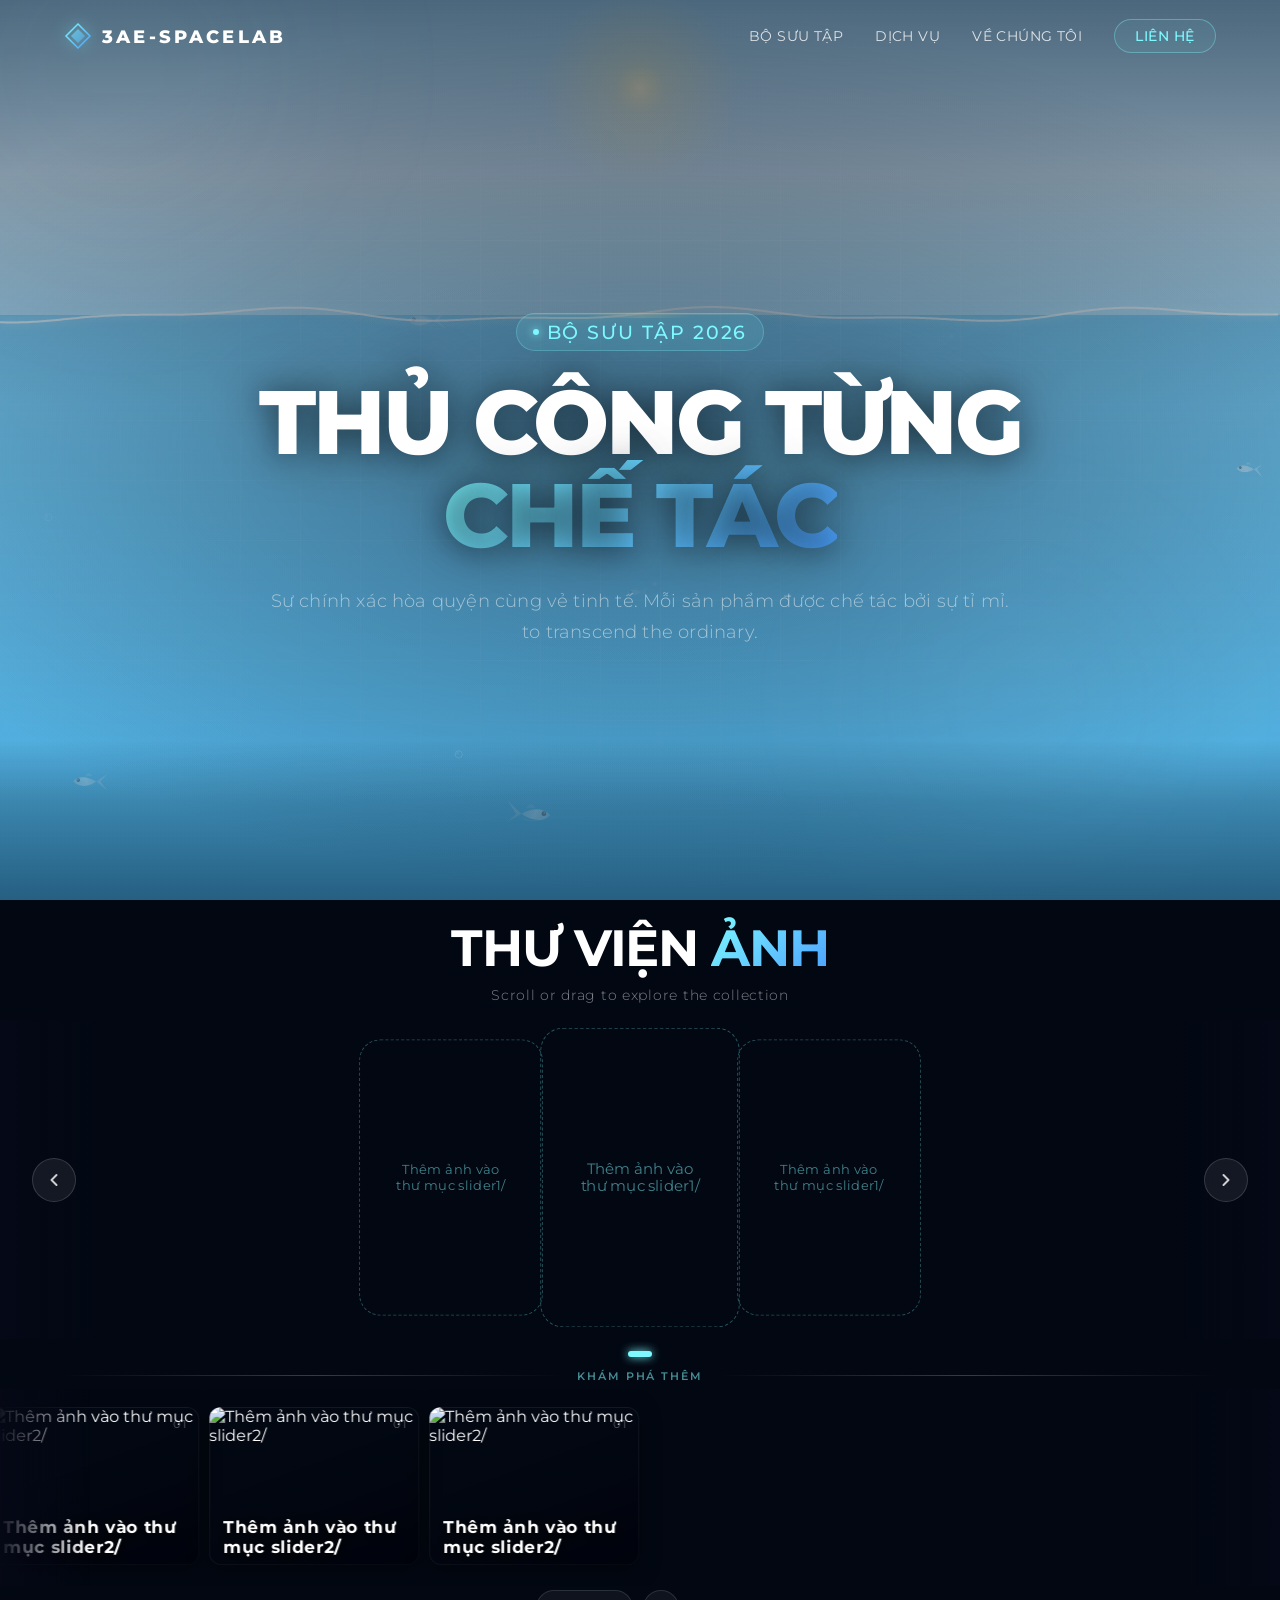
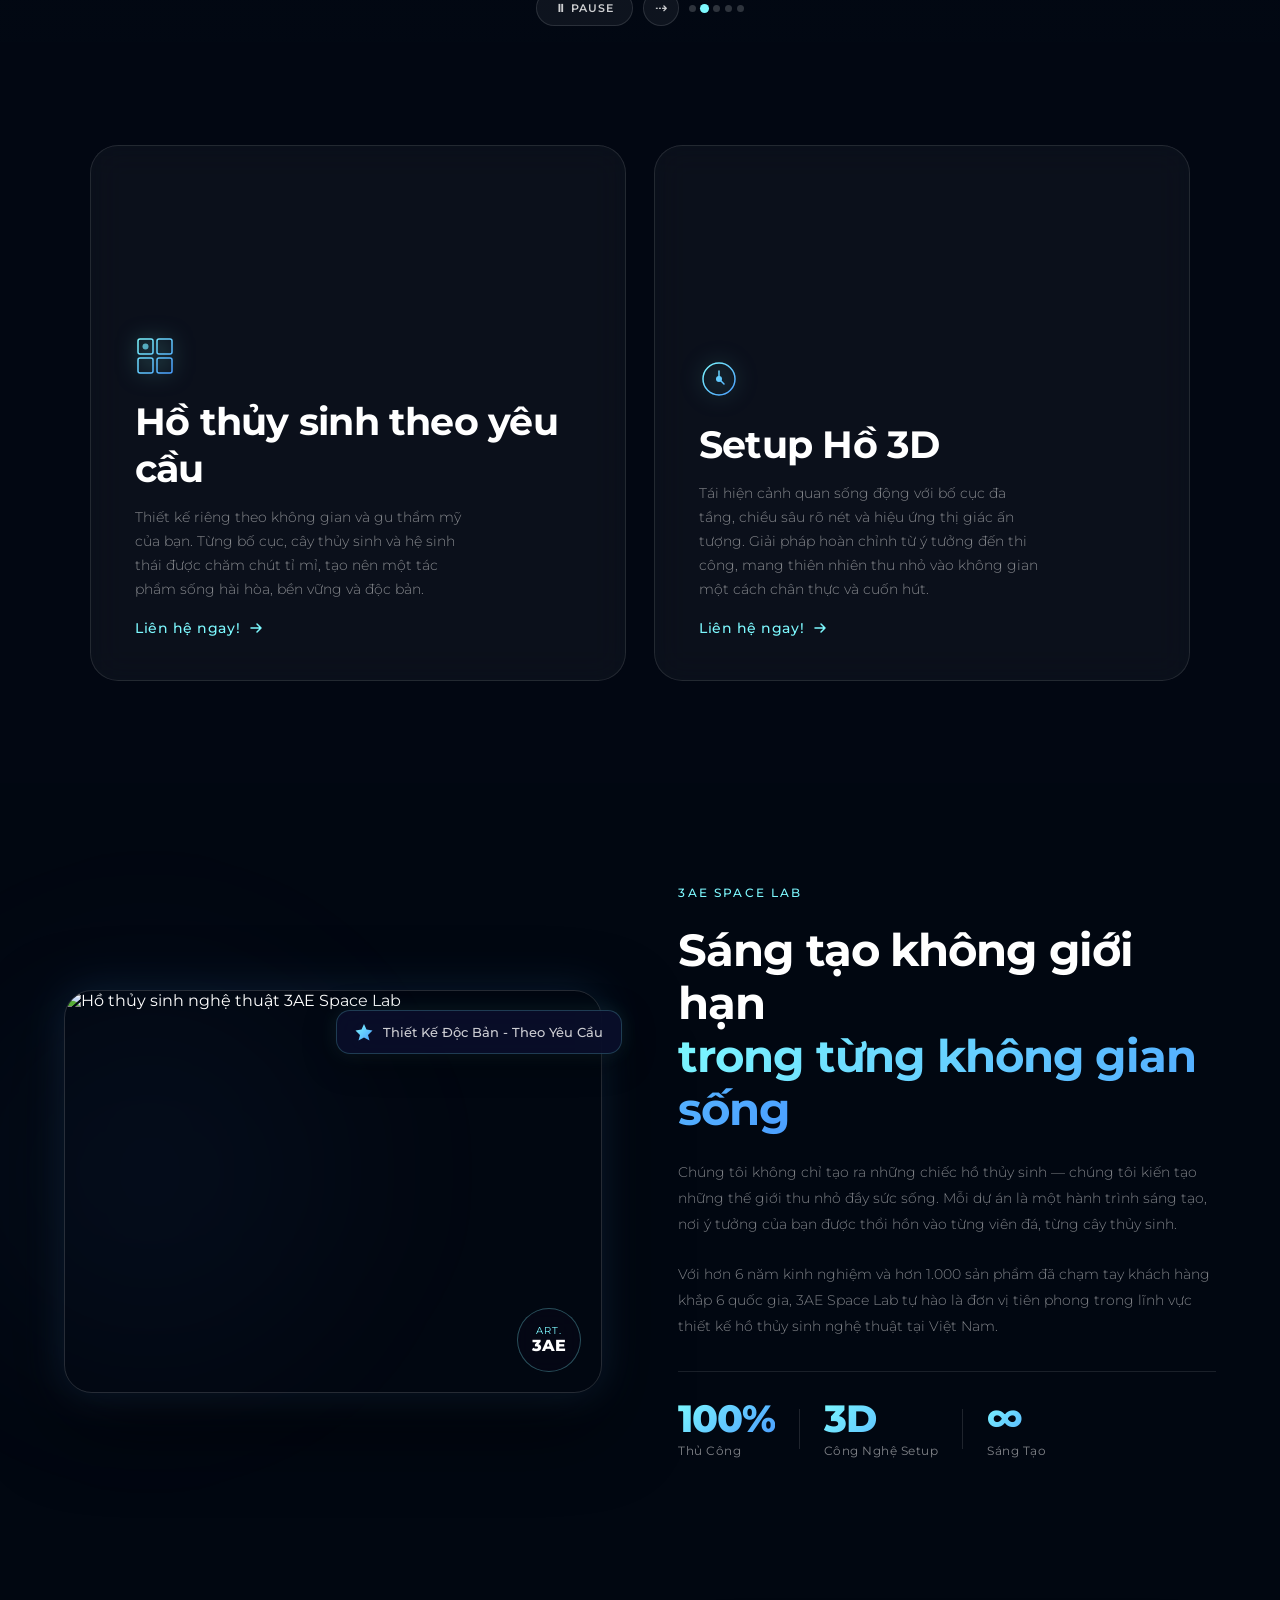
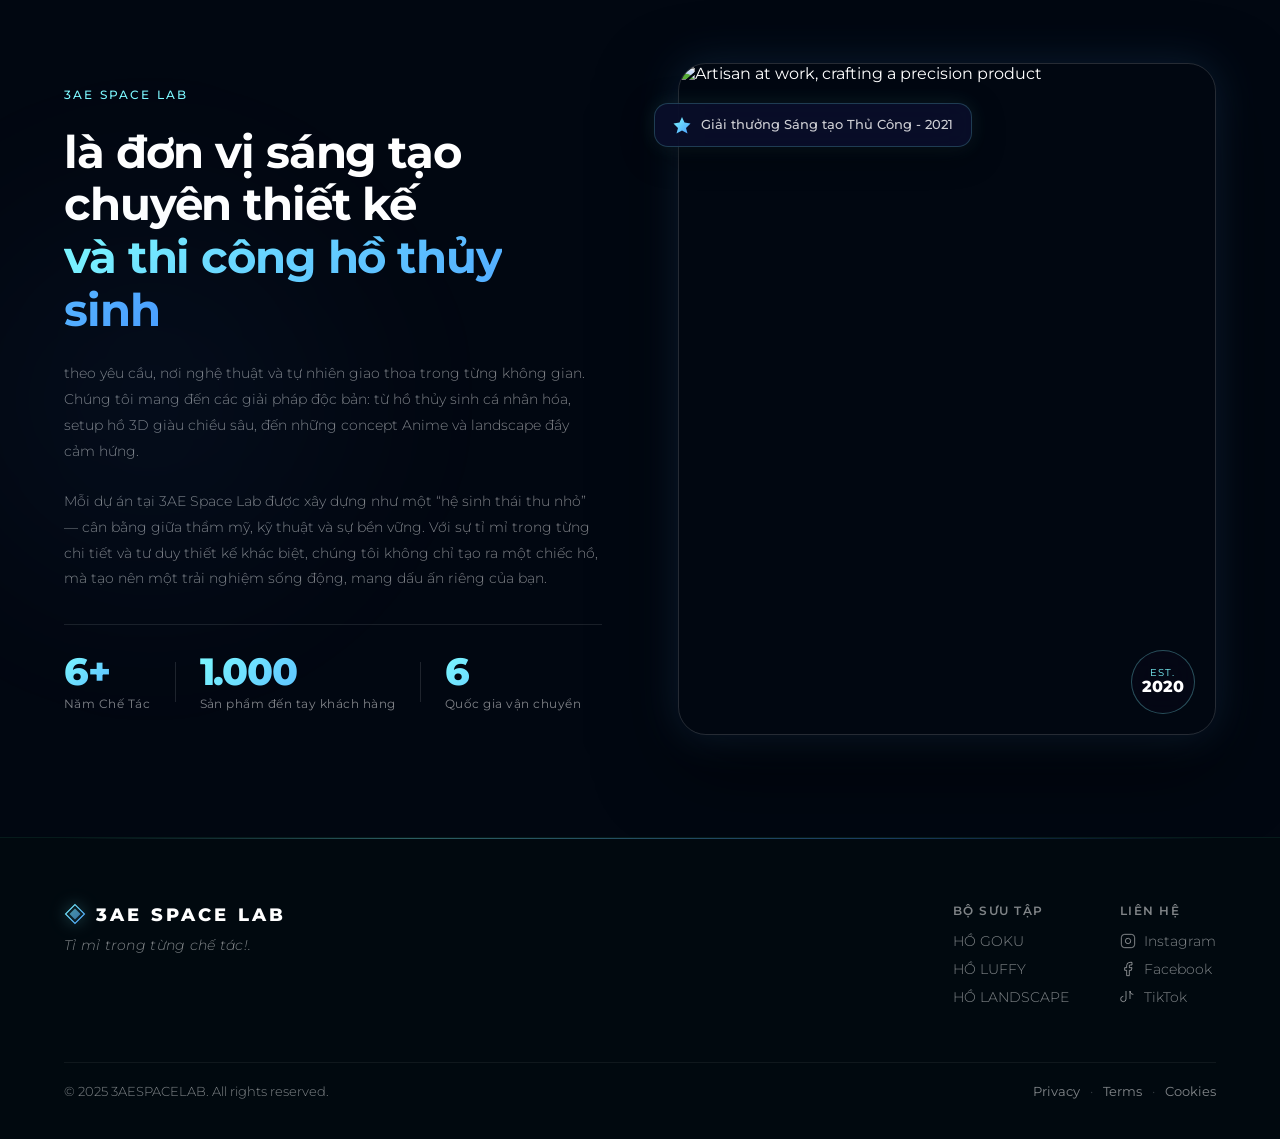
==== commit be03e76b: "Add files via upload" ====
--- a/index.html
+++ b/index.html
@@ -1,28 +1,1754 @@
 <!DOCTYPE html>
-<html lang="vi">
+<html lang="en">
 <head>
   <meta charset="UTF-8" />
   <meta name="viewport" content="width=device-width, initial-scale=1.0" />
-  <meta name="description" content="3AE Space Lab — Thiết kế và thi công hồ thủy sinh nghệ thuật theo yêu cầu." />
-  <title>3AE SPACE LAB</title>
-
-  <!-- ── Google Fonts ── -->
-  <link rel="preconnect" href="https://fonts.googleapis.com" />
-  <link rel="preconnect" href="https://fonts.gstatic.com" crossorigin />
-  <link href="https://fonts.googleapis.com/css2?family=Kings&family=Montserrat:wght@300;400;500;600;700;800&family=Roboto+Condensed:ital,wght@0,100..900;1,100..900&family=Roboto:ital,wght@0,100..900;1,100..900&display=swap" rel="stylesheet" />
-
-  <!-- ── CSS: Design system & utilities ── -->
-  <link rel="stylesheet" href="css/styles.css" />
-  <link rel="stylesheet" href="css/cursor.css" />
-  <link rel="stylesheet" href="css/header.css" />
-  <link rel="stylesheet" href="css/hero.css" />
-  <link rel="stylesheet" href="css/slider.css" />
-  <link rel="stylesheet" href="css/slider43.css" />
-  <link rel="stylesheet" href="css/dual-box.css" />
-  <link rel="stylesheet" href="css/about.css" />
-  <link rel="stylesheet" href="css/footer.css" />
-  <link rel="stylesheet" href="css/lightbox.css" />
-</head>
+  <title>3AE - SPACELAB</title>
+  <style>
+/* ═══════════════════════════════════════════════════════════
+   LUMINARY — styles.css
+   Design System: Futuristic / Premium Tech / Cinematic
+   Fonts: Syne (display) + DM Sans (body)
+   Theme: Deep space dark blue + neon cyan/blue accents
+═══════════════════════════════════════════════════════════ */
+
+/* ─────────────────────────────────────────
+   1. CSS VARIABLES & RESET
+───────────────────────────────────────── */
+:root {
+  /* Colors */
+  --bg-deep:      #050816;
+  --bg-mid:       #0a0f2c;
+  --bg-upper:     #0f1b4d;
+  --accent-cyan:  #7df9ff;
+  --accent-blue:  #4a9eff;
+  --accent-glow:  rgba(125, 249, 255, 0.18);
+  --accent-glow-strong: rgba(125, 249, 255, 0.35);
+  --white:        #ffffff;
+  --white-80:     rgba(255, 255, 255, 0.80);
+  --white-50:     rgba(255, 255, 255, 0.50);
+  --white-20:     rgba(255, 255, 255, 0.20);
+  --white-08:     rgba(255, 255, 255, 0.08);
+  --white-04:     rgba(255, 255, 255, 0.04);
+
+  /* Gradient */
+  --grad-accent:  linear-gradient(135deg, var(--accent-cyan), var(--accent-blue));
+  --grad-bg:      linear-gradient(160deg, var(--bg-mid) 0%, var(--bg-upper) 40%, var(--bg-deep) 100%);
+
+  /* Typography */
+  --font-display: 'Montserrat', sans-serif;
+  --font-body:    'Montserrat', sans-serif;
+
+  /* Spacing */
+  --section-px:  clamp(20px, 5vw, 80px);
+  --section-py:  clamp(60px, 8vw, 120px);
+
+  /* Border radius */
+  --radius-sm:  8px;
+  --radius-md:  14px;
+  --radius-lg:  20px;
+  --radius-xl:  28px;
+
+  /* Transition */
+  --ease-out:   cubic-bezier(0.16, 1, 0.3, 1);
+  --ease-in-out: cubic-bezier(0.65, 0, 0.35, 1);
+
+  /* Slider — compact for dual-slider section */
+  --slide-w-desktop: 175px;
+  --slide-w-tablet:  150px;
+  --slide-w-mobile:  130px;
+  --slide-gap:       14px;
+}
+
+*,
+*::before,
+*::after {
+  margin: 0;
+  padding: 0;
+  box-sizing: border-box;
+}
+
+html {
+  scroll-behavior: smooth;
+  overflow-x: hidden;
+}
+
+html {
+  /* Dark fallback while canvas initialises */
+  background: #020810;
+}
+
+body {
+  font-family: var(--font-body);
+  background: transparent; /* ocean canvas provides bg */
+  color: var(--white);
+  overflow-x: hidden;
+  cursor: none; /* replaced by custom cursor */
+  -webkit-font-smoothing: antialiased;
+  -moz-osx-font-smoothing: grayscale;
+}
+
+img {
+  display: block;
+  max-width: 100%;
+}
+
+a {
+  text-decoration: none;
+  color: inherit;
+}
+
+/* ─────────────────────────────────────────
+   2. CUSTOM CURSOR — 3-layer crosshair
+   Layer 1: dot      (instant, ~4px, exact)
+   Layer 2: cross    (0.22 lerp, thin lines)
+   Layer 3: reticle  (0.09 lerp, bracket corners + velocity stretch)
+───────────────────────────────────────── */
+
+/* ── Layer 1: precise dot ── */
+.cursor-dot {
+  position: fixed;
+  top: 0; left: 0;
+  width: 5px;
+  height: 5px;
+  background: var(--white);
+  border-radius: 50%;
+  pointer-events: none;
+  z-index: 9999;
+  transform: translate(-50%, -50%);
+  transition: opacity 0.3s, width 0.2s, height 0.2s;
+  box-shadow:
+    0 0 6px  rgba(125, 249, 255, 0.9),
+    0 0 14px rgba(125, 249, 255, 0.5);
+  mix-blend-mode: screen;
+}
+
+/* ── Layer 2: crosshair lines ── */
+.cursor-cross {
+  position: fixed;
+  top: 0; left: 0;
+  width: 20px;
+  height: 20px;
+  pointer-events: none;
+  z-index: 9997;
+  transform: translate(-50%, -50%);
+  transition: opacity 0.3s;
+}
+
+/* Horizontal arm */
+.cursor-cross::before,
+.cursor-cross::after {
+  content: '';
+  position: absolute;
+  background: rgba(125, 249, 255, 0.7);
+  border-radius: 1px;
+  top: 50%;
+  left: 50%;
+}
+
+.cursor-cross::before {
+  /* horizontal */
+  width: 18px;
+  height: 1px;
+  transform: translate(-50%, -50%);
+}
+
+.cursor-cross::after {
+  /* vertical */
+  width: 1px;
+  height: 18px;
+  transform: translate(-50%, -50%);
+}
+
+/* ── Layer 3: outer reticle (4 corner brackets) ── */
+.cursor-ring {
+  position: fixed;
+  top: 0; left: 0;
+  width: 46px;
+  height: 46px;
+  pointer-events: none;
+  z-index: 9996;
+  transform: translate(-50%, -50%);
+  transition: opacity 0.3s, width 0.25s, height 0.25s;
+  /* will-change applied by JS */
+}
+
+/* Four corner brackets drawn with box-shadow cuts */
+.cursor-ring::before,
+.cursor-ring::after {
+  content: '';
+  position: absolute;
+  width: 10px;
+  height: 10px;
+  border-color: rgba(125, 249, 255, 0.75);
+  border-style: solid;
+  transition: border-color 0.25s, width 0.2s, height 0.2s;
+}
+
+/* Top-left bracket */
+.cursor-ring::before {
+  top: 0; left: 0;
+  border-width: 1.5px 0 0 1.5px;
+  border-radius: 1px 0 0 0;
+}
+
+/* Bottom-right bracket */
+.cursor-ring::after {
+  bottom: 0; right: 0;
+  border-width: 0 1.5px 1.5px 0;
+  border-radius: 0 0 1px 0;
+}
+
+/* Extra two corners via child pseudo-divs added by JS */
+.cursor-ring-tl,
+.cursor-ring-tr,
+.cursor-ring-bl,
+.cursor-ring-br {
+  position: absolute;
+  width: 10px;
+  height: 10px;
+  border-color: rgba(125, 249, 255, 0.75);
+  border-style: solid;
+  pointer-events: none;
+  transition: border-color 0.25s, width 0.2s, height 0.2s;
+}
+
+.cursor-ring-tr {
+  top: 0; right: 0;
+  border-width: 1.5px 1.5px 0 0;
+  border-radius: 0 1px 0 0;
+}
+
+.cursor-ring-bl {
+  bottom: 0; left: 0;
+  border-width: 0 0 1.5px 1.5px;
+  border-radius: 0 0 0 1px;
+}
+
+/* Hover state — all layers react */
+.cursor-dot.cursor-hover {
+  width: 7px;
+  height: 7px;
+  background: var(--accent-cyan);
+}
+
+.cursor-ring.cursor-hover,
+.cursor-ring.cursor-hover::before,
+.cursor-ring.cursor-hover::after,
+.cursor-ring.cursor-hover .cursor-ring-tr,
+.cursor-ring.cursor-hover .cursor-ring-bl {
+  border-color: var(--accent-cyan);
+  width: 13px;
+  height: 13px;
+}
+
+.cursor-ring.cursor-hover {
+  box-shadow: 0 0 20px rgba(125, 249, 255, 0.15);
+}
+
+/* ─────────────────────────────────────────
+   3. UTILITY CLASSES
+───────────────────────────────────────── */
+.gradient-text {
+  background: var(--grad-accent);
+  -webkit-background-clip: text;
+  -webkit-text-fill-color: transparent;
+  background-clip: text;
+}
+
+.section-title {
+  font-family: var(--font-display);
+  font-size: clamp(2rem, 4vw, 3.2rem);
+  font-weight: 700;
+  line-height: 1.1;
+  letter-spacing: -0.02em;
+}
+
+/* Scroll reveal base states */
+[data-reveal] {
+  opacity: 0;
+  transition: opacity 0.7s var(--ease-out), transform 0.7s var(--ease-out);
+}
+
+[data-reveal="fade-up"]    { transform: translateY(40px); }
+[data-reveal="slide-left"] { transform: translateX(-50px); }
+[data-reveal="slide-right"]{ transform: translateX(50px); }
+[data-reveal="scale-in"]   { transform: scale(0.92); }
+
+[data-reveal].revealed {
+  opacity: 1;
+  transform: none;
+}
+
+/* ─────────────────────────────────────────
+   4. HEADER
+───────────────────────────────────────── */
+.site-header {
+  position: fixed;
+  top: 0;
+  left: 0;
+  width: 100%;
+  z-index: 1000;
+  padding: 0 var(--section-px);
+  transition: background 0.4s var(--ease-out),
+              backdrop-filter 0.4s,
+              box-shadow 0.4s,
+              padding 0.3s;
+}
+
+.site-header.scrolled {
+  background: rgba(5, 8, 22, 0.72);
+  backdrop-filter: blur(20px) saturate(1.4);
+  -webkit-backdrop-filter: blur(20px) saturate(1.4);
+  box-shadow: 0 1px 0 rgba(125, 249, 255, 0.12),
+              0 8px 32px rgba(0, 0, 0, 0.5);
+  padding-top: 4px;
+  padding-bottom: 4px;
+}
+
+.header-inner {
+  max-width: 1280px;
+  margin: 0 auto;
+  height: 72px;
+  display: flex;
+  align-items: center;
+  justify-content: space-between;
+}
+
+/* Logo */
+.logo {
+  display: flex;
+  align-items: center;
+  gap: 10px;
+  transition: opacity 0.2s;
+}
+
+.logo:hover { opacity: 0.85; }
+
+.logo-icon {
+  display: flex;
+  align-items: center;
+  justify-content: center;
+  filter: drop-shadow(0 0 8px rgba(125, 249, 255, 0.55));
+}
+
+.logo-text {
+  font-family: var(--font-display);
+  font-size: 1.1rem;
+  font-weight: 800;
+  letter-spacing: 0.18em;
+  color: var(--white);
+}
+
+/* Desktop nav */
+.nav-desktop {
+  display: flex;
+  align-items: center;
+  gap: clamp(16px, 2.5vw, 36px);
+}
+
+.nav-link {
+  font-family: var(--font-body);
+  font-size: 0.88rem;
+  font-weight: 400;
+  color: var(--white-80);
+  letter-spacing: 0.03em;
+  position: relative;
+  transition: color 0.2s;
+}
+
+.nav-link::after {
+  content: '';
+  position: absolute;
+  bottom: -4px;
+  left: 0;
+  width: 0;
+  height: 1px;
+  background: var(--grad-accent);
+  transition: width 0.3s var(--ease-out);
+}
+
+.nav-link:hover {
+  color: var(--white);
+}
+
+.nav-link:hover::after { width: 100%; }
+
+.nav-cta {
+  padding: 8px 20px;
+  border: 1px solid rgba(125, 249, 255, 0.35);
+  border-radius: 100px;
+  color: var(--accent-cyan);
+  background: rgba(125, 249, 255, 0.06);
+  font-size: 0.85rem;
+  font-weight: 500;
+  letter-spacing: 0.04em;
+  transition: background 0.25s, border-color 0.25s, box-shadow 0.25s, color 0.25s;
+}
+
+.nav-cta::after { display: none; }
+
+.nav-cta:hover {
+  background: rgba(125, 249, 255, 0.14);
+  border-color: var(--accent-cyan);
+  box-shadow: 0 0 16px rgba(125, 249, 255, 0.25);
+  color: var(--white);
+}
+
+/* Hamburger */
+.hamburger {
+  display: none;
+  flex-direction: column;
+  justify-content: center;
+  gap: 5px;
+  background: none;
+  border: none;
+  cursor: none;
+  padding: 6px;
+  z-index: 1010;
+}
+
+.ham-line {
+  display: block;
+  width: 24px;
+  height: 1.5px;
+  background: var(--white-80);
+  border-radius: 2px;
+  transition: transform 0.3s var(--ease-out), opacity 0.3s, background 0.3s;
+}
+
+.hamburger.open .ham-line:nth-child(1) {
+  transform: translateY(6.5px) rotate(45deg);
+}
+.hamburger.open .ham-line:nth-child(2) {
+  opacity: 0;
+  transform: scaleX(0);
+}
+.hamburger.open .ham-line:nth-child(3) {
+  transform: translateY(-6.5px) rotate(-45deg);
+}
+
+/* Mobile nav panel */
+.nav-mobile {
+  position: fixed;
+  top: 0;
+  right: -100%;
+  width: min(320px, 85vw);
+  height: 100dvh;
+  background: rgba(5, 8, 22, 0.97);
+  backdrop-filter: blur(24px);
+  -webkit-backdrop-filter: blur(24px);
+  border-left: 1px solid rgba(125, 249, 255, 0.1);
+  display: flex;
+  flex-direction: column;
+  justify-content: center;
+  gap: 8px;
+  padding: 40px 32px;
+  transition: right 0.45s var(--ease-out);
+  z-index: 999;
+}
+
+.nav-mobile.open { right: 0; }
+
+.mob-link {
+  font-family: var(--font-display);
+  font-size: 1.8rem;
+  font-weight: 700;
+  color: var(--white-50);
+  transition: color 0.2s, transform 0.2s;
+  display: block;
+  padding: 4px 0;
+}
+
+.mob-link:hover {
+  color: var(--white);
+  transform: translateX(6px);
+}
+
+/* ─────────────────────────────────────────
+   5. HERO SECTION
+───────────────────────────────────────── */
+.hero-section {
+  position: relative;
+  min-height: 100svh;
+  display: flex;
+  flex-direction: column;
+  align-items: center;
+  justify-content: center;
+  overflow: hidden;
+  padding: 120px var(--section-px) 60px;
+}
+
+/* ── Ocean canvas — fixed behind all content ── */
+#oceanCanvas {
+  position: fixed;
+  inset: 0;
+  width: 100vw;
+  height: 100vh;
+  pointer-events: none;
+  z-index: -1;
+  display: block;
+}
+
+/* Background layers */
+.hero-bg {
+  position: absolute;
+  inset: 0;
+  z-index: 0;
+}
+
+.bg-layer {
+  position: absolute;
+  inset: 0;
+  will-change: transform;
+}
+
+.bg-layer-1 {
+  background: radial-gradient(ellipse 80% 60% at 50% -10%,
+    rgba(74, 158, 255, 0.2) 0%,
+    transparent 65%);
+}
+
+.bg-layer-2 {
+  background: radial-gradient(ellipse 60% 50% at 80% 80%,
+    rgba(125, 249, 255, 0.08) 0%,
+    transparent 60%);
+}
+
+.bg-orb {
+  position: absolute;
+  border-radius: 50%;
+  filter: blur(80px);
+  pointer-events: none;
+}
+
+.bg-orb-1 {
+  width: 500px;
+  height: 500px;
+  background: radial-gradient(circle, rgba(180, 230, 255, 0.07) 0%, transparent 70%);
+  top: -20%;
+  left: -10%;
+  animation: orbFloat1 18s ease-in-out infinite;
+}
+
+.bg-orb-2 {
+  width: 400px;
+  height: 400px;
+  background: radial-gradient(circle, rgba(200, 240, 255, 0.05) 0%, transparent 70%);
+  bottom: 0%;
+  right: 5%;
+  animation: orbFloat2 22s ease-in-out infinite;
+}
+
+@keyframes orbFloat1 {
+  0%, 100% { transform: translate(0, 0) scale(1); }
+  50%       { transform: translate(40px, 30px) scale(1.1); }
+}
+
+@keyframes orbFloat2 {
+  0%, 100% { transform: translate(0, 0) scale(1); }
+  50%       { transform: translate(-30px, -40px) scale(0.9); }
+}
+
+/* Subtle grid overlay */
+.bg-grid {
+  position: absolute;
+  inset: 0;
+  background-image:
+    linear-gradient(rgba(255,255,255,0.025) 1px, transparent 1px),
+    linear-gradient(90deg, rgba(255,255,255,0.025) 1px, transparent 1px);
+  background-size: 60px 60px;
+  mask-image: radial-gradient(ellipse 80% 60% at 50% 50%, black 30%, transparent 80%);
+  -webkit-mask-image: radial-gradient(ellipse 80% 60% at 50% 50%, black 30%, transparent 80%);
+}
+
+/* Hero content */
+.hero-content {
+  position: relative;
+  z-index: 1;
+  text-align: center;
+  display: flex;
+  flex-direction: column;
+  align-items: center;
+  gap: 24px;
+  max-width: 780px;
+  margin: 0 auto;
+}
+
+.tag-pill {
+  display: inline-flex;
+  align-items: center;
+  gap: 8px;
+  padding: 6px 16px;
+  background: rgba(125, 249, 255, 0.1);
+  border: 1px solid rgba(125, 249, 255, 0.25);
+  border-radius: 100px;
+  font-size: 1.2rem;
+  font-weight: 500;
+  letter-spacing: 0.1em;
+  text-transform: uppercase;
+  color: var(--accent-cyan);
+}
+
+.tag-pill::before {
+  content: '';
+  width: 6px;
+  height: 6px;
+  border-radius: 50%;
+  background: var(--accent-cyan);
+  box-shadow: 0 0 8px var(--accent-cyan);
+  animation: blink 2s ease-in-out infinite;
+}
+
+@keyframes blink {
+  0%, 100% { opacity: 1; }
+  50%       { opacity: 0.3; }
+}
+
+/* ── Hero dark vignette — ensures text is readable over bright ocean surface ── */
+.hero-section::before {
+  content: '';
+  position: absolute;
+  inset: 0;
+  z-index: 0;
+  background:
+    radial-gradient(ellipse 90% 70% at 50% 50%, rgba(2,8,22,0.38) 0%, transparent 70%),
+    linear-gradient(180deg, rgba(2,6,18,0.55) 0%, rgba(2,8,22,0.15) 45%, transparent 100%);
+  pointer-events: none;
+}
+
+/* ── Hero bottom gradient bridge — blends hero into slider section ── */
+.hero-section::after {
+  content: '';
+  position: absolute;
+  bottom: 0;
+  left: 0;
+  right: 0;
+  height: 160px;
+  background: linear-gradient(to bottom,
+    transparent 0%,
+    rgba(2, 8, 22, 0.25) 40%,
+    rgba(2, 8, 22, 0.48) 100%);
+  z-index: 1;
+  pointer-events: none;
+}
+
+.hero-title {
+  font-family: var(--font-display);
+  font-size: clamp(3rem, 7vw, 8rem);
+  font-weight: 800;
+  white-space: nowrap;
+  line-height: 1.04;
+  letter-spacing: -0.035em;
+  color: var(--white);
+  text-shadow: 0 2px 30px rgba(0,0,0,0.5), 0 0 60px rgba(0,0,0,0.3);
+}
+
+.hero-title em {
+  font-style: normal;
+}
+
+.hero-sub {
+  font-size: clamp(1rem, 1.5vw, 1.15rem);
+  font-weight: 300;
+  color: var(--white-50);
+  line-height: 1.7;
+  letter-spacing: 0.01em;
+}
+
+.br-desktop { display: block; }
+
+/* ─────────────────────────────────────────
+   6. SLIDER SECTION
+───────────────────────────────────────── */
+.slider-section {
+  position: relative;
+  padding: 20px 0 16px;
+  overflow: hidden;
+  min-height: 80svh;
+  display: flex;
+  flex-direction: column;
+  justify-content: center;
+}
+
+.slider-header {
+  text-align: center;
+  padding: 0 var(--section-px);
+  margin-bottom: 16px;
+}
+
+.section-sub {
+  margin-top: 10px;
+  font-size: 0.9rem;
+  color: var(--white-50);
+  font-weight: 300;
+  letter-spacing: 0.05em;
+}
+
+/* Viewport */
+.slider-viewport {
+  position: relative;
+  width: 100%;
+  overflow: hidden;
+  padding: 16px 0 20px;
+  /* Touch action handled by JS */
+}
+
+/* Edge gradient fades */
+.slider-fade {
+  position: absolute;
+  top: 0;
+  bottom: 0;
+  width: clamp(60px, 8vw, 120px);
+  z-index: 3;
+  pointer-events: none;
+}
+
+.slider-fade-left {
+  left: 0;
+  background: linear-gradient(to right, var(--bg-deep) 0%, transparent 100%);
+}
+
+.slider-fade-right {
+  right: 0;
+  background: linear-gradient(to left, var(--bg-deep) 0%, transparent 100%);
+}
+
+/* Navigation arrows */
+.slider-arrow {
+  position: absolute;
+  top: 50%;
+  transform: translateY(-50%);
+  z-index: 10;
+  width: 44px;
+  height: 44px;
+  border-radius: 50%;
+  background: rgba(255, 255, 255, 0.07);
+  border: 1px solid rgba(255, 255, 255, 0.15);
+  color: var(--white-80);
+  cursor: none;
+  display: flex;
+  align-items: center;
+  justify-content: center;
+  backdrop-filter: blur(8px);
+  -webkit-backdrop-filter: blur(8px);
+  transition: background 0.25s, border-color 0.25s, box-shadow 0.25s, color 0.25s, transform 0.25s;
+}
+
+.slider-arrow:hover {
+  background: rgba(125, 249, 255, 0.14);
+  border-color: rgba(125, 249, 255, 0.5);
+  color: var(--accent-cyan);
+  box-shadow: 0 0 20px rgba(125, 249, 255, 0.3);
+  transform: translateY(-50%) scale(1.08);
+}
+
+.slider-arrow-prev { left: clamp(12px, 2.5vw, 36px); }
+.slider-arrow-next { right: clamp(12px, 2.5vw, 36px); }
+
+/* Track */
+.slider-track {
+  display: flex;
+  align-items: center;
+  gap: var(--slide-gap);
+  padding: 10px 0;
+  will-change: transform;
+  transition: transform 0.65s var(--ease-out);
+  width: max-content;
+  user-select: none;
+}
+
+/* Individual slide item */
+.slide-item {
+  flex-shrink: 0;
+  width: var(--slide-w-desktop);
+  /* 2:3 aspect ratio (portrait) */
+  aspect-ratio: 2 / 3;
+  transition: transform 0.5s var(--ease-out), opacity 0.5s var(--ease-out);
+  cursor: none;
+}
+
+.slide-card {
+  width: 100%;
+  height: 100%;
+  border-radius: var(--radius-lg);
+  overflow: hidden;
+  border: 1.5px solid rgba(255, 255, 255, 0.22);
+  box-shadow:
+    0 0 20px rgba(125, 249, 255, 0.08),
+    0 12px 40px rgba(0, 0, 0, 0.5);
+  position: relative;
+  transition:
+    box-shadow 0.4s var(--ease-out),
+    border-color 0.4s,
+    transform 0.4s var(--ease-out);
+  will-change: transform;
+  transform-style: preserve-3d;
+}
+
+.slide-card:hover {
+  box-shadow:
+    0 0 30px rgba(125, 249, 255, 0.25),
+    0 0 60px rgba(125, 249, 255, 0.1),
+    0 20px 60px rgba(0, 0, 0, 0.6);
+  border-color: rgba(125, 249, 255, 0.5);
+  transform: translateY(-8px) scale(1.02);
+}
+
+.slide-inner {
+  width: 100%;
+  height: 100%;
+  position: relative;
+  overflow: hidden;
+}
+
+.slide-inner img {
+  width: 100%;
+  height: 100%;
+  object-fit: cover;
+  display: block;
+  transition: transform 0.5s var(--ease-out);
+  pointer-events: none;
+}
+
+.slide-card:hover .slide-inner img {
+  transform: scale(1.06);
+}
+
+.slide-overlay {
+  position: absolute;
+  bottom: 0;
+  left: 0;
+  right: 0;
+  padding: 28px 16px 16px;
+  background: linear-gradient(transparent, rgba(5, 8, 22, 0.85));
+  opacity: 0;
+  transform: translateY(6px);
+  transition: opacity 0.35s, transform 0.35s;
+}
+
+.slide-card:hover .slide-overlay {
+  opacity: 1;
+  transform: translateY(0);
+}
+
+.slide-label {
+  font-family: var(--font-display);
+  font-size: 0.82rem;
+  font-weight: 600;
+  letter-spacing: 0.08em;
+  text-transform: uppercase;
+  color: var(--accent-cyan);
+}
+
+/* Center-scaling: applied via JS as data attributes */
+.slide-item[data-pos="center"] {
+  transform: scale(1.14);
+  z-index: 4;
+}
+.slide-item[data-pos="center"] .slide-card {
+  box-shadow:
+    0 0 40px rgba(125, 249, 255, 0.2),
+    0 20px 70px rgba(0, 0, 0, 0.6);
+  border-color: rgba(125, 249, 255, 0.4);
+}
+
+.slide-item[data-pos="near"] {
+  transform: scale(1.05);
+  z-index: 3;
+}
+
+.slide-item[data-pos="far"] {
+  transform: scale(0.93);
+  opacity: 0.75;
+  z-index: 2;
+}
+
+.slide-item[data-pos="edge"] {
+  transform: scale(0.86);
+  opacity: 0.5;
+  z-index: 1;
+}
+
+/* Dots */
+.slider-dots {
+  display: flex;
+  justify-content: center;
+  gap: 8px;
+  margin-top: 12px;
+  margin-bottom: 8px;
+}
+
+.slider-dot {
+  width: 6px;
+  height: 6px;
+  border-radius: 50%;
+  background: rgba(255, 255, 255, 0.2);
+  border: none;
+  cursor: none;
+  transition: width 0.3s var(--ease-out), background 0.3s, box-shadow 0.3s;
+}
+
+.slider-dot.active {
+  width: 24px;
+  border-radius: 3px;
+  background: var(--accent-cyan);
+  box-shadow: 0 0 10px var(--accent-cyan);
+}
+
+/* ─────────────────────────────────────────
+   7. DUAL BOX SECTION
+───────────────────────────────────────── */
+.dual-section {
+  padding: var(--section-py) var(--section-px);
+}
+
+.dual-grid {
+  max-width: 1100px;
+  margin: 0 auto;
+  display: grid;
+  grid-template-columns: 1fr 1fr;
+  gap: clamp(16px, 2.5vw, 28px);
+}
+
+.dual-box {
+  position: relative;
+  border-radius: var(--radius-xl);
+  overflow: hidden;
+  background: rgba(255, 255, 255, 0.04);
+  border: 1px solid rgba(255, 255, 255, 0.1);
+  backdrop-filter: blur(16px);
+  -webkit-backdrop-filter: blur(16px);
+  transition: transform 0.4s var(--ease-out), box-shadow 0.4s, border-color 0.4s;
+  cursor: none;
+  aspect-ratio: 1 / 1;
+}
+
+.dual-box:hover {
+  transform: translateY(-10px) scale(1.015);
+  box-shadow: 0 0 40px rgba(125, 249, 255, 0.2), 0 24px 60px rgba(0,0,0,0.5);
+  border-color: rgba(125, 249, 255, 0.35);
+}
+
+/* Inner glow blob on hover */
+.dual-box-glow {
+  position: absolute;
+  inset: 0;
+  background: radial-gradient(circle at 30% 30%, rgba(125, 249, 255, 0.1) 0%, transparent 60%);
+  opacity: 0;
+  transition: opacity 0.4s;
+  pointer-events: none;
+}
+
+.dual-box:hover .dual-box-glow { opacity: 1; }
+
+.dual-box-inner {
+  position: relative;
+  z-index: 1;
+  display: flex;
+  flex-direction: column;
+  justify-content: flex-end;
+  height: 100%;
+  padding: clamp(24px, 4vw, 44px);
+  gap: 14px;
+}
+
+.dual-icon {
+  filter: drop-shadow(0 0 10px rgba(125, 249, 255, 0.5));
+  margin-bottom: 4px;
+}
+
+.dual-title {
+  font-family: var(--font-display);
+  font-size: clamp(1.6rem, 3vw, 2.4rem);
+  font-weight: 700;
+  letter-spacing: -0.02em;
+  color: var(--white);
+}
+
+.dual-desc {
+  font-size: clamp(0.85rem, 1.1vw, 0.95rem);
+  color: var(--white-50);
+  line-height: 1.7;
+  font-weight: 300;
+  max-width: 340px;
+}
+
+.dual-link {
+  display: inline-flex;
+  align-items: center;
+  gap: 8px;
+  margin-top: 4px;
+  font-size: 0.85rem;
+  font-weight: 500;
+  color: var(--accent-cyan);
+  letter-spacing: 0.04em;
+  transition: gap 0.25s, opacity 0.2s;
+}
+
+.dual-link:hover {
+  gap: 14px;
+  opacity: 0.85;
+}
+
+/* ─────────────────────────────────────────
+   8. ABOUT SECTION
+───────────────────────────────────────── */
+.about-section {
+  position: relative;
+  padding: var(--section-py) var(--section-px);
+  overflow: hidden;
+}
+
+.about-bg-orb {
+  position: absolute;
+  width: 700px;
+  height: 700px;
+  border-radius: 50%;
+  background: radial-gradient(circle, rgba(74, 158, 255, 0.05) 0%, transparent 60%);
+  filter: blur(60px);
+  top: 50%;
+  left: -200px;
+  transform: translateY(-50%);
+  pointer-events: none;
+}
+
+.about-grid {
+  max-width: 1200px;
+  margin: 0 auto;
+  display: grid;
+  grid-template-columns: 1fr 1fr;
+  gap: clamp(40px, 6vw, 80px);
+  align-items: center;
+}
+
+.about-text {
+  display: flex;
+  flex-direction: column;
+  gap: 24px;
+}
+
+.about-eyebrow {
+  font-size: 0.75rem;
+  font-weight: 500;
+  letter-spacing: 0.18em;
+  text-transform: uppercase;
+  color: var(--accent-cyan);
+}
+
+.about-title {
+  font-family: var(--font-display);
+  font-size: clamp(1.9rem, 3.5vw, 3rem);
+  font-weight: 700;
+  line-height: 1.18;
+  letter-spacing: -0.025em;
+}
+
+.about-body {
+  font-size: clamp(0.9rem, 1.1vw, 1rem);
+  color: var(--white-50);
+  line-height: 1.8;
+  font-weight: 300;
+}
+
+.about-stats {
+  display: flex;
+  align-items: center;
+  gap: 24px;
+  margin-top: 8px;
+  padding-top: 28px;
+  border-top: 1px solid rgba(255,255,255,0.1);
+}
+
+.stat-item {
+  display: flex;
+  flex-direction: column;
+  gap: 4px;
+}
+
+.stat-number {
+  font-family: var(--font-display);
+  font-size: clamp(1.8rem, 3vw, 2.4rem);
+  font-weight: 800;
+  line-height: 1;
+  letter-spacing: -0.03em;
+}
+
+.stat-label {
+  font-size: 0.78rem;
+  color: var(--white-50);
+  font-weight: 400;
+  letter-spacing: 0.04em;
+}
+
+.stat-divider {
+  width: 1px;
+  height: 40px;
+  background: rgba(255,255,255,0.12);
+  flex-shrink: 0;
+}
+
+/* About image */
+.about-image-wrap {
+  position: relative;
+}
+
+.about-image-frame {
+  position: relative;
+  border-radius: var(--radius-xl);
+  overflow: hidden;
+  border: 1.5px solid rgba(255,255,255,0.15);
+  box-shadow:
+    0 0 40px rgba(74, 158, 255, 0.15),
+    0 30px 80px rgba(0,0,0,0.6);
+  will-change: transform;
+  aspect-ratio: 4 / 5;
+}
+
+.about-img {
+  width: 100%;
+  height: 100%;
+  object-fit: cover;
+  transition: transform 0.4s var(--ease-out);
+}
+
+.about-image-frame:hover .about-img {
+  transform: scale(1.04);
+}
+
+.about-img-badge {
+  position: absolute;
+  bottom: 20px;
+  right: 20px;
+  width: 64px;
+  height: 64px;
+  border-radius: 50%;
+  background: rgba(5, 8, 22, 0.85);
+  backdrop-filter: blur(12px);
+  border: 1px solid rgba(125, 249, 255, 0.3);
+  display: flex;
+  flex-direction: column;
+  align-items: center;
+  justify-content: center;
+  line-height: 1.1;
+}
+
+.badge-line1 {
+  font-size: 0.6rem;
+  font-weight: 400;
+  color: var(--accent-cyan);
+  letter-spacing: 0.1em;
+  text-transform: uppercase;
+}
+
+.badge-line2 {
+  font-family: var(--font-display);
+  font-size: 1rem;
+  font-weight: 800;
+  color: var(--white);
+}
+
+/* Floating card */
+.about-float-card {
+  position: absolute;
+  left: -24px;
+  top: 40px;
+  display: flex;
+  align-items: center;
+  gap: 10px;
+  padding: 12px 18px;
+  background: rgba(10, 15, 44, 0.85);
+  backdrop-filter: blur(16px);
+  -webkit-backdrop-filter: blur(16px);
+  border: 1px solid rgba(125, 249, 255, 0.2);
+  border-radius: var(--radius-md);
+  font-size: 0.8rem;
+  font-weight: 500;
+  color: var(--white-80);
+  white-space: nowrap;
+  box-shadow: 0 8px 32px rgba(0,0,0,0.4), 0 0 20px rgba(125,249,255,0.1);
+}
+
+.float-anim {
+  animation: floatCard 4s ease-in-out infinite;
+}
+
+@keyframes floatCard {
+  0%, 100% { transform: translateY(0px); }
+  50%       { transform: translateY(-10px); }
+}
+
+/* ─────────────────────────────────────────
+   9. FOOTER
+───────────────────────────────────────── */
+.site-footer {
+  position: relative;
+  background: linear-gradient(180deg, rgba(5, 8, 22, 0) 0%, #02040e 100%);
+  padding: 0 var(--section-px);
+}
+
+.footer-glow-line {
+  width: 100%;
+  height: 1px;
+  background: linear-gradient(to right,
+    transparent 0%,
+    rgba(125, 249, 255, 0.35) 30%,
+    rgba(74, 158, 255, 0.35) 70%,
+    transparent 100%);
+  margin-bottom: clamp(40px, 6vw, 64px);
+}
+
+.footer-inner {
+  max-width: 1200px;
+  margin: 0 auto;
+  display: flex;
+  justify-content: space-between;
+  gap: 40px;
+  flex-wrap: wrap;
+  margin-bottom: clamp(40px, 5vw, 56px);
+}
+
+.footer-brand {
+  display: flex;
+  flex-direction: column;
+  gap: 12px;
+  max-width: 240px;
+}
+
+.footer-tagline {
+  font-size: 0.85rem;
+  color: var(--white-50);
+  font-weight: 300;
+  font-style: italic;
+  letter-spacing: 0.02em;
+}
+
+.footer-links {
+  display: flex;
+  gap: clamp(24px, 4vw, 64px);
+  flex-wrap: wrap;
+}
+
+.footer-col {
+  display: flex;
+  flex-direction: column;
+  gap: 10px;
+}
+
+.footer-col-title {
+  font-family: var(--font-display);
+  font-size: 0.78rem;
+  font-weight: 600;
+  letter-spacing: 0.12em;
+  text-transform: uppercase;
+  color: var(--white-50);
+  margin-bottom: 4px;
+}
+
+.footer-link {
+  font-size: 0.88rem;
+  color: var(--white-50);
+  font-weight: 300;
+  transition: color 0.2s, opacity 0.2s;
+}
+
+.footer-link:hover { color: var(--white); }
+
+.footer-social {
+  display: flex;
+  align-items: center;
+  gap: 8px;
+}
+
+.footer-bottom {
+  max-width: 1200px;
+  margin: 0 auto;
+  border-top: 1px solid rgba(255,255,255,0.06);
+  padding: 20px 0 40px;
+  display: flex;
+  justify-content: space-between;
+  align-items: center;
+  flex-wrap: wrap;
+  gap: 12px;
+}
+
+.footer-copy {
+  font-size: 0.82rem;
+  color: var(--white-50);
+  font-weight: 300;
+}
+
+.footer-bottom-links {
+  display: flex;
+  align-items: center;
+  gap: 10px;
+  color: var(--white-20);
+  font-size: 0.8rem;
+}
+
+.footer-link-small {
+  font-size: 0.82rem;
+  color: var(--white-50);
+  transition: color 0.2s;
+}
+
+.footer-link-small:hover { color: var(--white); }
+
+/* ─────────────────────────────────────────
+   10. RESPONSIVE
+───────────────────────────────────────── */
+
+/* ─────────────────────────────────────────
+   11. OCEAN SECTION OVERLAYS
+   Semi-transparent dark veils over each section
+   so ocean canvas bleeds through while keeping
+   text perfectly readable.
+───────────────────────────────────────── */
+
+.slider-section {
+  background: linear-gradient(180deg,
+    rgba(2, 8, 22, 0.48) 0%,
+    rgba(2, 8, 22, 0.48) 100%);
+  backdrop-filter: none;
+}
+
+.dual-section {
+  background: rgba(2, 7, 20, 0.50);
+}
+
+.about-section {
+  background: rgba(2, 7, 20, 0.48);
+}
+
+/* Footer gets an opaque-ish ocean-floor tint */
+.site-footer {
+  background: rgba(2, 10, 16, 0.82);
+  border-top: 1px solid rgba(20, 80, 60, 0.25);
+}
+
+/* Tablet */
+@media (max-width: 1024px) {
+  :root {
+    --slide-w-desktop: 148px;
+  }
+
+  .about-grid {
+    grid-template-columns: 1fr;
+    gap: 48px;
+  }
+
+  .about-image-wrap {
+    max-width: 520px;
+    margin: 0 auto;
+  }
+
+  .about-float-card {
+    left: 0;
+  }
+}
+
+/* Tablet medium */
+@media (max-width: 860px) {
+  :root {
+    --slide-w-desktop: 130px;
+  }
+
+  .dual-grid {
+    grid-template-columns: 1fr;
+    max-width: 520px;
+  }
+
+  .dual-box {
+    aspect-ratio: unset;
+    min-height: 320px;
+  }
+}
+
+/* Mobile */
+@media (max-width: 640px) {
+  :root {
+    --slide-w-desktop: var(--slide-w-mobile); /* 240px */
+    --section-py: 56px;
+    --section-px: 20px;
+  }
+
+  .nav-desktop { display: none; }
+  .hamburger { display: flex; }
+
+  .hero-title { font-size: clamp(2.4rem, 11vw, 3.5rem); }
+
+  .br-desktop { display: none; }
+
+  .hero-sub br { display: none; }
+
+  .about-stats {
+    flex-wrap: wrap;
+    gap: 16px;
+  }
+
+  .about-float-card {
+    left: 8px;
+    top: 16px;
+    font-size: 0.72rem;
+    padding: 10px 14px;
+  }
+
+  .footer-inner {
+    flex-direction: column;
+  }
+
+  .footer-bottom {
+    flex-direction: column;
+    align-items: flex-start;
+  }
+
+  .slider-arrow {
+    display: none;
+  }
+}
+
+/* Reduce motion */
+@media (prefers-reduced-motion: reduce) {
+  *,
+  *::before,
+  *::after {
+    animation-duration: 0.01ms !important;
+    transition-duration: 0.01ms !important;
+  }
+}
+
+/* ─────────────────────────────────────────
+   LIGHTBOX — fullscreen image viewer
+───────────────────────────────────────── */
+.lightbox {
+  position: fixed;
+  inset: 0;
+  z-index: 8000;
+  display: flex;
+  align-items: center;
+  justify-content: center;
+  opacity: 0;
+  pointer-events: none;
+  transition: opacity 0.35s var(--ease-out);
+}
+
+.lightbox.open {
+  opacity: 1;
+  pointer-events: all;
+}
+
+.lightbox-bg {
+  position: absolute;
+  inset: 0;
+  background: rgba(2, 6, 18, 0.92);
+  backdrop-filter: blur(14px);
+  -webkit-backdrop-filter: blur(14px);
+  cursor: pointer;
+}
+
+.lightbox-img-wrap {
+  position: relative;
+  z-index: 1;
+  max-width: 92vw;
+  max-height: 90vh;
+  display: flex;
+  align-items: center;
+  justify-content: center;
+}
+
+.lightbox-img-wrap img {
+  max-width: 100%;
+  max-height: 90vh;
+  border-radius: var(--radius-lg);
+  box-shadow:
+    0 0 0 1px rgba(125, 249, 255, 0.2),
+    0 0 60px rgba(125, 249, 255, 0.15),
+    0 30px 80px rgba(0, 0, 0, 0.7);
+  object-fit: contain;
+  transform: scale(0.92);
+  transition: transform 0.4s var(--ease-out);
+}
+
+.lightbox.open .lightbox-img-wrap img {
+  transform: scale(1);
+}
+
+.lightbox-close {
+  position: absolute;
+  top: 20px;
+  right: 24px;
+  z-index: 2;
+  width: 42px;
+  height: 42px;
+  border-radius: 50%;
+  background: rgba(10, 15, 44, 0.8);
+  border: 1px solid rgba(125, 249, 255, 0.3);
+  color: var(--white-80);
+  font-size: 1.3rem;
+  line-height: 1;
+  display: flex;
+  align-items: center;
+  justify-content: center;
+  cursor: pointer;
+  transition: background 0.2s, border-color 0.2s, color 0.2s;
+}
+
+.lightbox-close:hover {
+  background: rgba(125, 249, 255, 0.15);
+  border-color: var(--accent-cyan);
+  color: var(--accent-cyan);
+}
+
+.lightbox-label {
+  position: absolute;
+  bottom: -36px;
+  left: 50%;
+  transform: translateX(-50%);
+  font-family: var(--font-display);
+  font-size: 0.8rem;
+  font-weight: 600;
+  letter-spacing: 0.1em;
+  text-transform: uppercase;
+  color: var(--accent-cyan);
+  white-space: nowrap;
+}
+
+/* Cursor pointer for slide items */
+.slide-item {
+  cursor: pointer;
+}
+
+/* ─────────────────────────────────────────
+   SLIDER 43 — auto-scroll landscape slider
+───────────────────────────────────────── */
+.s43-divider {
+  display: flex;
+  align-items: center;
+  gap: 16px;
+  padding: 0 var(--section-px);
+  margin: 4px 0 6px;
+}
+
+.s43-divider-line {
+  flex: 1;
+  height: 1px;
+  background: linear-gradient(to right, transparent, rgba(125,249,255,0.25), transparent);
+}
+
+.s43-divider-label {
+  font-family: var(--font-display);
+  font-size: 0.68rem;
+  font-weight: 600;
+  letter-spacing: 0.18em;
+  text-transform: uppercase;
+  color: rgba(125, 249, 255, 0.55);
+  white-space: nowrap;
+}
+
+.s43-outer {
+  width: 100%;
+  position: relative;
+  overflow: hidden;
+}
+
+/* Edge fade masks */
+.s43-outer::before,
+.s43-outer::after {
+  content: '';
+  position: absolute;
+  top: 0; bottom: 0;
+  z-index: 10;
+  pointer-events: none;
+  width: clamp(50px, 7vw, 110px);
+}
+
+.s43-outer::before {
+  left: 0;
+  background: linear-gradient(to right, rgba(5,8,22,0.95) 0%, transparent 100%);
+}
+
+.s43-outer::after {
+  right: 0;
+  background: linear-gradient(to left, rgba(5,8,22,0.95) 0%, transparent 100%);
+}
+
+.s43-track {
+  display: flex;
+  gap: 10px;
+  padding: 18px 10px 22px;
+  width: max-content;
+  will-change: transform;
+}
+
+.s43-card {
+  --s43-card-w: clamp(140px, calc((100vw - 6 * 10px) / 5.2), 210px);
+  --s43-card-h: calc(var(--s43-card-w) * 3 / 4);
+  flex: 0 0 var(--s43-card-w);
+  width: var(--s43-card-w);
+  height: var(--s43-card-h);
+  border-radius: 12px;
+  overflow: hidden;
+  position: relative;
+  cursor: pointer;
+  transform-style: preserve-3d;
+  transition: transform 0.45s cubic-bezier(0.23,1,0.32,1),
+              box-shadow 0.45s cubic-bezier(0.23,1,0.32,1);
+  box-shadow:
+    0 4px 20px rgba(0,0,0,0.5),
+    inset 0 0 0 1px rgba(255,255,255,0.07);
+}
+
+.s43-card:hover {
+  transform: scale(1.07) translateY(-8px) rotateX(3deg);
+  box-shadow:
+    0 0 0 1.5px rgba(125,249,255,0.6),
+    0 0 30px 4px rgba(125,249,255,0.2),
+    0 0 70px 16px rgba(74,158,255,0.12),
+    0 16px 50px rgba(0,0,0,0.6);
+  z-index: 20;
+}
+
+.s43-card-img {
+  width: 100%; height: 100%;
+  object-fit: cover;
+  display: block;
+  transition: transform 0.6s cubic-bezier(0.23,1,0.32,1);
+}
+
+.s43-card:hover .s43-card-img { transform: scale(1.08); }
+
+.s43-card-overlay {
+  position: absolute; inset: 0;
+  background: linear-gradient(160deg, transparent 40%, rgba(0,0,10,0.7) 100%);
+  pointer-events: none;
+}
+
+.s43-card-label {
+  position: absolute;
+  bottom: 12px; left: 14px; right: 14px;
+  font-family: var(--font-display);
+  font-size: clamp(0.75rem, 1.3vw, 1.1rem);
+  letter-spacing: 0.04em;
+  font-weight: 700;
+  color: #fff;
+  text-shadow: 0 2px 10px rgba(0,0,0,0.9);
+  transform: translateY(4px);
+  transition: transform 0.4s ease;
+  pointer-events: none;
+}
+
+.s43-card:hover .s43-card-label { transform: translateY(0); }
+
+.s43-card-num {
+  position: absolute; top: 10px; right: 12px;
+  font-family: var(--font-display);
+  font-size: 0.7rem;
+  letter-spacing: 0.12em;
+  color: rgba(255,255,255,0.35);
+  pointer-events: none;
+}
+
+/* Controls bar */
+.s43-controls {
+  display: flex;
+  justify-content: center;
+  gap: 10px;
+  align-items: center;
+  padding: 0 var(--section-px) 0;
+  margin-top: 4px;
+}
+
+.s43-btn {
+  width: 36px; height: 36px;
+  border-radius: 50%;
+  background: rgba(255,255,255,0.05);
+  border: 1px solid rgba(255,255,255,0.12);
+  color: var(--white-80);
+  font-size: 0.95rem;
+  display: flex; align-items: center; justify-content: center;
+  cursor: pointer;
+  transition: background 0.2s, transform 0.2s, box-shadow 0.2s, border-color 0.2s;
+}
+
+.s43-btn:hover {
+  background: rgba(125,249,255,0.12);
+  border-color: rgba(125,249,255,0.5);
+  box-shadow: 0 0 14px rgba(125,249,255,0.25);
+  transform: scale(1.08);
+}
+
+.s43-pause-btn {
+  width: auto;
+  padding: 0 18px;
+  border-radius: 40px;
+  font-size: 0.7rem;
+  letter-spacing: 0.1em;
+  text-transform: uppercase;
+  font-family: var(--font-display);
+  font-weight: 600;
+}
+
+.s43-pause-btn.active {
+  background: rgba(125,249,255,0.15);
+  border-color: var(--accent-cyan);
+  color: var(--accent-cyan);
+}
+
+.s43-speed-dots {
+  display: flex; gap: 5px; align-items: center;
+}
+
+.s43-speed-dot {
+  width: 7px; height: 7px;
+  border-radius: 50%;
+  background: rgba(255,255,255,0.18);
+  cursor: pointer;
+  transition: background 0.2s, transform 0.2s;
+}
+
+.s43-speed-dot.active {
+  background: var(--accent-cyan);
+  transform: scale(1.3);
+}
+
+/* ─────────────────────────────────────────
+   ABOUT SECTION ALT (image left, text right)
+───────────────────────────────────────── */
+.about-section-alt .about-grid {
+  /* Same two columns but swap visual order */
+}
+
+.about-section-alt .about-image-wrap {
+  order: -1;
+}
+
+.about-section-alt .about-image-frame {
+  aspect-ratio: 4 / 3;
+}
+
+.about-section-alt .about-float-card {
+  left: auto;
+  right: -20px;
+}
+
+@media (max-width: 1024px) {
+  .about-section-alt .about-float-card {
+    right: 0;
+    left: auto;
+  }
+}
+
+@media (max-width: 640px) {
+  .about-section-alt .about-float-card {
+    right: 8px;
+    left: auto;
+  }
+}
+
+</style>
+<link rel="preconnect" href="https://fonts.googleapis.com">
+<link rel="preconnect" href="https://fonts.gstatic.com" crossorigin>
+<link href="https://fonts.googleapis.com/css2?family=Kings&family=Montserrat:wght@500&family=Roboto+Condensed:ital,wght@0,100..900;1,100..900&family=Roboto:ital,wght@0,100..900;1,100..900&display=swap" rel="stylesheet">
 <body>
 
   <!-- ═══════════════════════════════════════
@@ -33,9 +1759,9 @@
   <!-- ═══════════════════════════════════════
        CUSTOM CURSOR
   ═══════════════════════════════════════ -->
-  <div class="cursor-dot" id="cursorDot" aria-hidden="true"></div>
-  <div class="cursor-cross" id="cursorCross" aria-hidden="true"></div>
-  <div class="cursor-ring" id="cursorRing" aria-hidden="true">
+  <div class="cursor-dot" id="cursorDot"></div>
+  <div class="cursor-cross" id="cursorCross"></div>
+  <div class="cursor-ring" id="cursorRing">
     <span class="cursor-ring-tr"></span>
     <span class="cursor-ring-bl"></span>
   </div>
@@ -47,6 +1773,7 @@
     <div class="header-inner">
       <a href="#" class="logo" aria-label="Luminary Home">
         <span class="logo-icon">
+          <!-- Minimal diamond SVG logo mark -->
           <svg width="28" height="28" viewBox="0 0 28 28" fill="none" xmlns="http://www.w3.org/2000/svg" aria-hidden="true">
             <path d="M14 2L26 14L14 26L2 14L14 2Z" stroke="url(#logoGrad)" stroke-width="1.5" fill="none"/>
             <path d="M14 7L21 14L14 21L7 14L14 7Z" fill="url(#logoGrad)" opacity="0.6"/>
@@ -85,9 +1812,10 @@
   </header>
 
   <!-- ═══════════════════════════════════════
-       HERO SECTION
+       HERO / SLIDER SECTION
   ═══════════════════════════════════════ -->
   <section class="hero-section" id="hero" aria-label="Hero">
+    <!-- Parallax background layers -->
     <div class="hero-bg" aria-hidden="true">
       <div class="bg-orb bg-orb-1"></div>
       <div class="bg-orb bg-orb-2"></div>
@@ -119,9 +1847,11 @@
 
     <div class="slider-viewport" id="sliderViewport" role="region" aria-label="Product images slider">
 
+      <!-- Edge gradient fades -->
       <div class="slider-fade slider-fade-left" aria-hidden="true"></div>
       <div class="slider-fade slider-fade-right" aria-hidden="true"></div>
 
+      <!-- Navigation arrows -->
       <button class="slider-arrow slider-arrow-prev" id="sliderPrev" aria-label="Previous slide">
         <svg width="20" height="20" viewBox="0 0 20 20" fill="none" aria-hidden="true">
           <path d="M12.5 15L7.5 10L12.5 5" stroke="currentColor" stroke-width="2" stroke-linecap="round" stroke-linejoin="round"/>
@@ -133,158 +1863,9 @@
         </svg>
       </button>
 
+      <!-- Slider track — populated dynamically from /slider1/ folder -->
       <div class="slider-track" id="sliderTrack">
-
-        <div class="slide-item" data-index="0" role="img" aria-label="Product 1 — Obsidian Series">
-          <div class="slide-card">
-            <div class="slide-inner">
-              <img src="https://images.unsplash.com/photo-1523275335684-37898b6baf30?w=480&q=85&auto=format&fit=crop"
-                   alt="Product 1 — Obsidian Series precision timepiece" loading="lazy" />
-              <div class="slide-overlay"><span class="slide-label">Obsidian Series</span></div>
-            </div>
-          </div>
-        </div>
-
-        <div class="slide-item" data-index="1" role="img" aria-label="Product 2 — Aurora Edition">
-          <div class="slide-card">
-            <div class="slide-inner">
-              <img src="https://images.unsplash.com/photo-1491553895911-0055eca6402d?w=480&q=85&auto=format&fit=crop"
-                   alt="Product 2 — Aurora Edition athletic design" loading="lazy" />
-              <div class="slide-overlay"><span class="slide-label">Aurora Edition</span></div>
-            </div>
-          </div>
-        </div>
-
-        <div class="slide-item" data-index="2" role="img" aria-label="Product 3 — Nebula Pro">
-          <div class="slide-card">
-            <div class="slide-inner">
-              <img src="https://images.unsplash.com/photo-1585386959984-a4155224a1ad?w=480&q=85&auto=format&fit=crop"
-                   alt="Product 3 — Nebula Pro luxury fragrance" loading="lazy" />
-              <div class="slide-overlay"><span class="slide-label">Nebula Pro</span></div>
-            </div>
-          </div>
-        </div>
-
-        <div class="slide-item" data-index="3" role="img" aria-label="Product 4 — Solaris Craft">
-          <div class="slide-card">
-            <div class="slide-inner">
-              <img src="https://images.unsplash.com/photo-1611186871348-b1ce696e52c9?w=480&q=85&auto=format&fit=crop"
-                   alt="Product 4 — Solaris Craft laptop" loading="lazy" />
-              <div class="slide-overlay"><span class="slide-label">Solaris Craft</span></div>
-            </div>
-          </div>
-        </div>
-
-        <div class="slide-item" data-index="4" role="img" aria-label="Product 5 — Zenith Core">
-          <div class="slide-card">
-            <div class="slide-inner">
-              <img src="https://images.unsplash.com/photo-1491553895911-0055eca6402d?w=480&q=85&auto=format&fit=crop"
-                   alt="Product 5 — Zenith Core headphones" loading="lazy" />
-              <div class="slide-overlay"><span class="slide-label">Zenith Core</span></div>
-            </div>
-          </div>
-        </div>
-
-        <div class="slide-item" data-index="5" role="img" aria-label="Product 6 — Phantom X">
-          <div class="slide-card">
-            <div class="slide-inner">
-              <img src="https://images.unsplash.com/photo-1526045612212-70caf35c14df?w=480&q=85&auto=format&fit=crop"
-                   alt="Product 6 — Phantom X camera" loading="lazy" />
-              <div class="slide-overlay"><span class="slide-label">Phantom X</span></div>
-            </div>
-          </div>
-        </div>
-
-        <div class="slide-item" data-index="6" role="img" aria-label="Product 7 — Void Studio">
-          <div class="slide-card">
-            <div class="slide-inner">
-              <img src="https://images.unsplash.com/photo-1505740420928-5e560c06d30e?w=480&q=85&auto=format&fit=crop"
-                   alt="Product 7 — Void Studio headphones" loading="lazy" />
-              <div class="slide-overlay"><span class="slide-label">Void Studio</span></div>
-            </div>
-          </div>
-        </div>
-
-        <div class="slide-item" data-index="7" role="img" aria-label="Product 8 — Eclipse One">
-          <div class="slide-card">
-            <div class="slide-inner">
-              <img src="https://images.unsplash.com/photo-1523275335684-37898b6baf30?w=480&q=85&auto=format&fit=crop"
-                   alt="Product 8 — Eclipse One watch" loading="lazy" />
-              <div class="slide-overlay"><span class="slide-label">Eclipse One</span></div>
-            </div>
-          </div>
-        </div>
-
-        <div class="slide-item" data-index="8" role="img" aria-label="Product 9 — Apex Lens">
-          <div class="slide-card">
-            <div class="slide-inner">
-              <img src="https://images.unsplash.com/photo-1560343090-f0409e92791a?w=480&q=85&auto=format&fit=crop"
-                   alt="Product 9 — Apex Lens sunglasses" loading="lazy" />
-              <div class="slide-overlay"><span class="slide-label">Apex Lens</span></div>
-            </div>
-          </div>
-        </div>
-
-        <div class="slide-item" data-index="9" role="img" aria-label="Product 10 — Noir Vessel">
-          <div class="slide-card">
-            <div class="slide-inner">
-              <img src="https://images.unsplash.com/photo-1542291026-7eec264c27ff?w=480&q=85&auto=format&fit=crop"
-                   alt="Product 10 — Noir Vessel sneaker" loading="lazy" />
-              <div class="slide-overlay"><span class="slide-label">Noir Vessel</span></div>
-            </div>
-          </div>
-        </div>
-
-        <div class="slide-item" data-index="10" role="img" aria-label="Product 11 — Ember Carry">
-          <div class="slide-card">
-            <div class="slide-inner">
-              <img src="https://images.unsplash.com/photo-1548036328-c9fa89d128fa?w=480&q=85&auto=format&fit=crop"
-                   alt="Product 11 — Ember Carry leather bag" loading="lazy" />
-              <div class="slide-overlay"><span class="slide-label">Ember Carry</span></div>
-            </div>
-          </div>
-        </div>
-
-        <div class="slide-item" data-index="11" role="img" aria-label="Product 12 — Flux Audio">
-          <div class="slide-card">
-            <div class="slide-inner">
-              <img src="https://images.unsplash.com/photo-1583394838336-acd977736f90?w=480&q=85&auto=format&fit=crop"
-                   alt="Product 12 — Flux Audio earphones" loading="lazy" />
-              <div class="slide-overlay"><span class="slide-label">Flux Audio</span></div>
-            </div>
-          </div>
-        </div>
-
-        <div class="slide-item" data-index="12" role="img" aria-label="Product 13 — Strata Chrono">
-          <div class="slide-card">
-            <div class="slide-inner">
-              <img src="https://images.unsplash.com/photo-1622557850710-b15d6f2038a6?w=480&q=85&auto=format&fit=crop"
-                   alt="Product 13 — Strata Chrono watch" loading="lazy" />
-              <div class="slide-overlay"><span class="slide-label">Strata Chrono</span></div>
-            </div>
-          </div>
-        </div>
-
-        <div class="slide-item" data-index="13" role="img" aria-label="Product 14 — Dusk Coat">
-          <div class="slide-card">
-            <div class="slide-inner">
-              <img src="https://images.unsplash.com/photo-1591047139829-d91aecb6caea?w=480&q=85&auto=format&fit=crop"
-                   alt="Product 14 — Dusk Coat jacket" loading="lazy" />
-              <div class="slide-overlay"><span class="slide-label">Dusk Coat</span></div>
-            </div>
-          </div>
-        </div>
-
-        <div class="slide-item" data-index="14" role="img" aria-label="Product 15 — Prism Stone">
-          <div class="slide-card">
-            <div class="slide-inner">
-              <img src="https://images.unsplash.com/photo-1599643478518-a784e5dc4c8f?w=480&q=85&auto=format&fit=crop"
-                   alt="Product 15 — Prism Stone jewellery" loading="lazy" />
-              <div class="slide-overlay"><span class="slide-label">Prism Stone</span></div>
-            </div>
-          </div>
-        </div>
-
+        <!-- Images injected by JS: slider1/slider1_image_1.jpg … slider1_image_N.jpg -->
       </div><!-- /slider-track -->
     </div><!-- /slider-viewport -->
 
@@ -316,6 +1897,7 @@
   <section class="dual-section" id="gallery-services" aria-label="Gallery and Services">
     <div class="dual-grid">
 
+      <!-- Box 1: Gallery -->
       <article class="dual-box" data-reveal="fade-up" data-reveal-delay="0" tabindex="0" aria-label="Gallery">
         <div class="dual-box-glow" aria-hidden="true"></div>
         <div class="dual-box-inner">
@@ -347,6 +1929,7 @@
         </div>
       </article>
 
+      <!-- Box 2: Services -->
       <article class="dual-box" data-reveal="fade-up" data-reveal-delay="120" tabindex="0" aria-label="Services">
         <div class="dual-box-glow" aria-hidden="true"></div>
         <div class="dual-box-inner">
@@ -386,6 +1969,7 @@
     <div class="about-bg-orb" aria-hidden="true"></div>
 
     <div class="about-grid">
+      <!-- Text side (right) -->
       <div class="about-text" data-reveal="slide-right">
         <span class="about-eyebrow">3AE Space Lab</span>
         <h2 class="about-title">
@@ -416,6 +2000,7 @@
         </div>
       </div>
 
+      <!-- Image side (left via CSS order) -->
       <div class="about-image-wrap" data-reveal="slide-left">
         <div class="about-image-frame" data-parallax-about>
           <img
@@ -429,6 +2014,7 @@
             <span class="badge-line2">3AE</span>
           </div>
         </div>
+        <!-- Decorative floating element -->
         <div class="about-float-card float-anim" aria-hidden="true">
           <svg width="18" height="18" viewBox="0 0 18 18" fill="none">
             <path d="M9 1L11.5 6.5L17.5 7.5L13 12L14.5 17.5L9 14.5L3.5 17.5L5 12L0.5 7.5L6.5 6.5L9 1Z" fill="url(#starGrad2)"/>
@@ -452,6 +2038,7 @@
     <div class="about-bg-orb" aria-hidden="true"></div>
 
     <div class="about-grid">
+      <!-- Text side -->
       <div class="about-text" data-reveal="slide-left">
         <span class="about-eyebrow">3AE Space Lab</span>
         <h2 class="about-title">
@@ -462,7 +2049,7 @@
           theo yêu cầu, nơi nghệ thuật và tự nhiên giao thoa trong từng không gian. Chúng tôi mang đến các giải pháp độc bản: từ hồ thủy sinh cá nhân hóa, setup hồ 3D giàu chiều sâu, đến những concept Anime và landscape đầy cảm hứng.
         </p>
         <p class="about-body">
-          Mỗi dự án tại 3AE Space Lab được xây dựng như một "hệ sinh thái thu nhỏ" — cân bằng giữa thẩm mỹ, kỹ thuật và sự bền vững. Với sự tỉ mỉ trong từng chi tiết và tư duy thiết kế khác biệt, chúng tôi không chỉ tạo ra một chiếc hồ, mà tạo nên một trải nghiệm sống động, mang dấu ấn riêng của bạn.
+          Mỗi dự án tại 3AE Space Lab được xây dựng như một “hệ sinh thái thu nhỏ” — cân bằng giữa thẩm mỹ, kỹ thuật và sự bền vững. Với sự tỉ mỉ trong từng chi tiết và tư duy thiết kế khác biệt, chúng tôi không chỉ tạo ra một chiếc hồ, mà tạo nên một trải nghiệm sống động, mang dấu ấn riêng của bạn.
         </p>
         <div class="about-stats">
           <div class="stat-item">
@@ -482,6 +2069,7 @@
         </div>
       </div>
 
+      <!-- Image side -->
       <div class="about-image-wrap" data-reveal="slide-right">
         <div class="about-image-frame" data-parallax-about>
           <img
@@ -495,6 +2083,7 @@
             <span class="badge-line2">2020</span>
           </div>
         </div>
+        <!-- Decorative floating element -->
         <div class="about-float-card float-anim" aria-hidden="true">
           <svg width="18" height="18" viewBox="0 0 18 18" fill="none">
             <path d="M9 1L11.5 6.5L17.5 7.5L13 12L14.5 17.5L9 14.5L3.5 17.5L5 12L0.5 7.5L6.5 6.5L9 1Z" fill="url(#starGrad)"/>
@@ -546,23 +2135,24 @@
         <div class="footer-col">
           <h4 class="footer-col-title">LIÊN HỆ</h4>
           <a href="#" class="footer-link footer-social" aria-label="Instagram">
+            <!-- Instagram icon -->
             <svg width="16" height="16" viewBox="0 0 24 24" fill="none" stroke="currentColor" stroke-width="1.5" aria-hidden="true"><rect x="2" y="2" width="20" height="20" rx="5" ry="5"/><path d="M16 11.37A4 4 0 1 1 12.63 8 4 4 0 0 1 16 11.37z"/><line x1="17.5" y1="6.5" x2="17.51" y2="6.5"/></svg>
             Instagram
           </a>
-          <a href="#" class="footer-link footer-social" aria-label="Facebook">
-            <svg width="16" height="16" viewBox="0 0 24 24" fill="none" stroke="currentColor" stroke-width="1.5" aria-hidden="true">
-              <path d="M18 2h-3a5 5 0 0 0-5 5v3H7v4h3v8h4v-8h3l1-4h-4V7a1 1 0 0 1 1-1h3z"/>
-            </svg>
-            Facebook
-          </a>
-          <a href="#" class="footer-link footer-social" aria-label="TikTok">
-            <svg width="16" height="16" viewBox="0 0 24 24" fill="none" stroke="currentColor" stroke-width="1.5" aria-hidden="true">
-              <path d="M9 3v12a4 4 0 1 1-4-4"/>
-              <path d="M15 3c0 3 2 5 5 5"/>
-              <line x1="15" y1="3" x2="15" y2="15"/>
-            </svg>
-            TikTok
-          </a>
+<a href="#" class="footer-link footer-social" aria-label="Facebook">
+  <svg width="16" height="16" viewBox="0 0 24 24" fill="none" stroke="currentColor" stroke-width="1.5" aria-hidden="true">
+    <path d="M18 2h-3a5 5 0 0 0-5 5v3H7v4h3v8h4v-8h3l1-4h-4V7a1 1 0 0 1 1-1h3z"/>
+  </svg>
+  Facebook
+</a>
+<a href="#" class="footer-link footer-social" aria-label="TikTok">
+  <svg width="16" height="16" viewBox="0 0 24 24" fill="none" stroke="currentColor" stroke-width="1.5" aria-hidden="true">
+    <path d="M9 3v12a4 4 0 1 1-4-4"/>
+    <path d="M15 3c0 3 2 5 5 5"/>
+    <line x1="15" y1="3" x2="15" y2="15"/>
+  </svg>
+  TikTok
+</a>
         </div>
       </div>
     </div>
@@ -591,22 +2181,1494 @@
     </div>
   </div>
 
-  <!-- ═══════════════════════════════════════
-       JAVASCRIPT — load order matters:
-       1. helpers (clamp, debounce, rafThrottle)
-       2. mouse-tracker (sets window._mouse)
-       3. cursor, header, slider, scroll-reveal, lightbox, slider43
-       4. ocean-canvas (consumes window._mouse)
-  ═══════════════════════════════════════ -->
-  <script src="js/helpers.js"></script>
-  <script src="js/mouse-tracker.js"></script>
-  <script src="js/cursor.js"></script>
-  <script src="js/header.js"></script>
-  <script src="js/slider.js"></script>
-  <script src="js/scroll-reveal.js"></script>
-  <script src="js/lightbox.js"></script>
-  <script src="js/slider43.js"></script>
-  <script src="js/ocean-canvas.js"></script>
-
+  <script>
+/**
+ * LUMINARY — script.js
+ * ─────────────────────────────────────────────────────────────
+ * Modules:
+ *  1. Custom Cursor
+ *  2. Header scroll behaviour
+ *  3. Mobile nav toggle
+ *  4. Slider (translate, scale hierarchy, dots)
+ *  5. Mouse parallax tilt on slide cards
+ *  6. Scroll reveal (Intersection Observer)
+ *  7. Hero parallax layers (scroll-based)
+ *  8. About image parallax (scroll-based)
+ *  9. Wheel → horizontal scroll mapping
+ * 10. Touch / swipe support
+ * ─────────────────────────────────────────────────────────────
+ */
+
+'use strict';
+
+/* ═══════════════════════════════════════════
+   HELPERS
+═══════════════════════════════════════════ */
+
+/**
+ * Clamp a value between min and max.
+ */
+const clamp = (val, min, max) => Math.min(Math.max(val, min), max);
+
+/**
+ * Debounce: delay execution until after wait ms have passed since the last call.
+ */
+function debounce(fn, wait = 80) {
+  let timer;
+  return (...args) => {
+    clearTimeout(timer);
+    timer = setTimeout(() => fn.apply(this, args), wait);
+  };
+}
+
+/**
+ * RAF-throttle: coalesce rapid calls into one per animation frame.
+ */
+function rafThrottle(fn) {
+  let rafId = null;
+  return (...args) => {
+    if (rafId) return;
+    rafId = requestAnimationFrame(() => {
+      fn.apply(this, args);
+      rafId = null;
+    });
+  };
+}
+
+/* ═══════════════════════════════════════════
+   1. CUSTOM CURSOR — 3-layer parallax crosshair
+   ─ Layer 1: dot      follows instantly
+   ─ Layer 2: cross    lerp 0.22 — medium lag
+   ─ Layer 3: reticle  lerp 0.09 — heavy lag
+   Velocity stretches the reticle along movement axis.
+   On hover over interactive elements: reticle "locks".
+═══════════════════════════════════════════ */
+(function initCursor() {
+  const dot   = document.getElementById('cursorDot');
+  const cross = document.getElementById('cursorCross');
+  const ring  = document.getElementById('cursorRing');
+
+  if (!dot || !cross || !ring) return;
+
+  // Disable on touch devices — restore default cursor
+  if (window.matchMedia('(hover: none)').matches) {
+    [dot, cross, ring].forEach(el => el.style.display = 'none');
+    document.body.style.cursor = 'auto';
+    return;
+  }
+
+  // Raw mouse position (follows instantly)
+  let mx = -300, my = -300;
+
+  // Layer 2 — cross (medium inertia)
+  let cx = -300, cy = -300;
+
+  // Layer 3 — ring (heavy inertia)
+  let rx = -300, ry = -300;
+
+  // Previous ring position — for velocity calc
+  let prevRx = -300, prevRy = -300;
+
+  // Rotation angle for cross (slowly spins)
+  let crossAngle = 0;
+
+  document.addEventListener('mousemove', (e) => {
+    mx = e.clientX;
+    my = e.clientY;
+  });
+
+  // Hover state
+  let isHover = false;
+  const interactiveSel = 'a, button, [role="button"], .slide-item, .dual-box, input, textarea, .slider-arrow';
+
+  document.addEventListener('mouseover', (e) => {
+    if (e.target.closest(interactiveSel)) {
+      isHover = true;
+      dot.classList.add('cursor-hover');
+      ring.classList.add('cursor-hover');
+    }
+  });
+  document.addEventListener('mouseout', (e) => {
+    if (e.target.closest(interactiveSel)) {
+      isHover = false;
+      dot.classList.remove('cursor-hover');
+      ring.classList.remove('cursor-hover');
+    }
+  });
+
+  // Hide/show on window leave/enter
+  document.addEventListener('mouseleave', () => {
+    dot.style.opacity = cross.style.opacity = ring.style.opacity = '0';
+  });
+  document.addEventListener('mouseenter', () => {
+    dot.style.opacity = cross.style.opacity = ring.style.opacity = '1';
+  });
+
+  function animateCursor() {
+    requestAnimationFrame(animateCursor);
+
+    // ── Layer 1: dot (instant) ──
+    dot.style.left = mx + 'px';
+    dot.style.top  = my + 'px';
+
+    // ── Layer 2: cross (lerp 0.22) ──
+    cx += (mx - cx) * 0.22;
+    cy += (my - cy) * 0.22;
+    crossAngle += isHover ? 1.8 : 0.5; // spin faster on hover
+    cross.style.left      = cx + 'px';
+    cross.style.top       = cy + 'px';
+    cross.style.transform = `translate(-50%, -50%) rotate(${crossAngle}deg)`;
+
+    // ── Layer 3: ring (lerp 0.09) ──
+    prevRx = rx;
+    prevRy = ry;
+    rx += (mx - rx) * 0.09;
+    ry += (my - ry) * 0.09;
+
+    // Velocity → elongate ring along movement direction
+    const vx   = rx - prevRx;
+    const vy   = ry - prevRy;
+    const speed = Math.sqrt(vx * vx + vy * vy);
+    const stretchX = 1 + clamp(Math.abs(vx) * 0.045, 0, 0.55);
+    const stretchY = 1 + clamp(Math.abs(vy) * 0.045, 0, 0.55);
+    // Angle of movement
+    const moveAngle = speed > 0.3 ? Math.atan2(vy, vx) * (180 / Math.PI) : 0;
+
+    ring.style.left      = rx + 'px';
+    ring.style.top       = ry + 'px';
+    // Apply velocity stretch — shrink perpendicular to motion
+    if (!isHover && speed > 0.3) {
+      ring.style.transform = `translate(-50%, -50%) rotate(${moveAngle}deg) scaleX(${stretchX}) scaleY(${1 / stretchX * 0.96})`;
+    } else if (isHover) {
+      // Locked state — slight pulse scale
+      const pulse = 1 + Math.sin(Date.now() * 0.008) * 0.04;
+      ring.style.transform = `translate(-50%, -50%) scale(${pulse})`;
+    } else {
+      ring.style.transform = `translate(-50%, -50%)`;
+    }
+  }
+
+  animateCursor();
+})();
+
+/* ═══════════════════════════════════════════
+   2. HEADER SCROLL BEHAVIOUR
+═══════════════════════════════════════════ */
+(function initHeader() {
+  const header = document.getElementById('siteHeader');
+  if (!header) return;
+
+  const update = rafThrottle(() => {
+    if (window.scrollY > 30) {
+      header.classList.add('scrolled');
+    } else {
+      header.classList.remove('scrolled');
+    }
+  });
+
+  window.addEventListener('scroll', update, { passive: true });
+  update(); // run once on load
+})();
+
+/* ═══════════════════════════════════════════
+   3. MOBILE NAV TOGGLE
+═══════════════════════════════════════════ */
+(function initMobileNav() {
+  const btn    = document.getElementById('hamburger');
+  const nav    = document.getElementById('mobileNav');
+  const links  = nav ? nav.querySelectorAll('.mob-link') : [];
+  if (!btn || !nav) return;
+
+  function open() {
+    btn.classList.add('open');
+    nav.classList.add('open');
+    btn.setAttribute('aria-expanded', 'true');
+    nav.setAttribute('aria-hidden', 'false');
+    document.body.style.overflow = 'hidden';
+  }
+
+  function close() {
+    btn.classList.remove('open');
+    nav.classList.remove('open');
+    btn.setAttribute('aria-expanded', 'false');
+    nav.setAttribute('aria-hidden', 'true');
+    document.body.style.overflow = '';
+  }
+
+  btn.addEventListener('click', () => {
+    btn.classList.contains('open') ? close() : open();
+  });
+
+  // Close on link click
+  links.forEach(link => link.addEventListener('click', close));
+
+  // Close on ESC
+  document.addEventListener('keydown', (e) => {
+    if (e.key === 'Escape') close();
+  });
+})();
+
+/* ═══════════════════════════════════════════
+   IMAGE PROBE UTILITY
+   Tries .jpg, .jpeg, .png, .webp for each index.
+   Stops at the first missing file.
+═══════════════════════════════════════════ */
+function _probeImg(url) {
+  return new Promise(resolve => {
+    const img = new Image();
+    img.onload  = () => resolve(url);
+    img.onerror = () => resolve(null);
+    img.src = url;
+  });
+}
+
+async function probeImageFolder(folder, prefix) {
+  const exts = ['jpg', 'jpeg', 'png', 'webp'];
+  const found = [];
+  for (let i = 1; ; i++) {
+    let url = null;
+    for (const ext of exts) {
+      const candidate = `${folder}/${prefix}_${i}.${ext}`;
+      const result = await _probeImg(candidate);
+      if (result) { url = result; break; }
+    }
+    if (!url) break;
+    found.push(url);
+  }
+  return found;
+}
+
+/* ═══════════════════════════════════════════
+   4. SLIDER — images auto-loaded from /slider1/
+═══════════════════════════════════════════ */
+let Slider = {};
+let _sliderReadyResolve;
+const _sliderReady = new Promise(res => { _sliderReadyResolve = res; });
+
+(async function initSlider() {
+  const track    = document.getElementById('sliderTrack');
+  const viewport = document.getElementById('sliderViewport');
+  const btnPrev  = document.getElementById('sliderPrev');
+  const btnNext  = document.getElementById('sliderNext');
+  const dotsWrap = document.getElementById('sliderDots');
+
+  if (!track) { _sliderReadyResolve({}); return; }
+
+  /* ── Probe images from slider1/ folder ── */
+  const imageUrls = await probeImageFolder('slider1', 'slider1_image');
+
+  /* ── Build slide items into the DOM ── */
+  imageUrls.forEach((url, i) => {
+    const item = document.createElement('div');
+    item.className = 'slide-item';
+    item.dataset.index = i;
+    item.setAttribute('role', 'img');
+    item.setAttribute('aria-label', `Photo ${i + 1}`);
+    item.innerHTML =
+      `<div class="slide-card">` +
+        `<div class="slide-inner">` +
+          `<img src="${url}" alt="Photo ${i + 1}" loading="lazy" />` +
+          `<div class="slide-overlay"><span class="slide-label">Photo ${i + 1}</span></div>` +
+        `</div>` +
+      `</div>`;
+    track.appendChild(item);
+  });
+
+  /* Fallback: show a placeholder message if no images found */
+  if (imageUrls.length === 0) {
+    track.innerHTML = `<div class="slide-item" data-index="0" style="display:flex;align-items:center;justify-content:center;min-width:175px;aspect-ratio:2/3;border:1.5px dashed rgba(125,249,255,0.3);border-radius:20px;"><span style="color:rgba(125,249,255,0.5);font-size:0.8rem;text-align:center;padding:20px;">Thêm ảnh vào<br/>thư mục slider1/</span></div>`;
+  }
+
+  /* ── Collect original (real) slides ── */
+  const realItems = Array.from(track.querySelectorAll('.slide-item'));
+  const realCount = realItems.length;
+
+  /* ── Build clone sets for infinite loop ──
+     Layout: [clonesBefore × realCount] [real × realCount] [clonesAfter × realCount]
+     Indices: 0 … realCount-1 | realCount … 2*realCount-1 | 2*realCount … 3*realCount-1
+  */
+  const clonesBefore = realItems.map(el => {
+    const cl = el.cloneNode(true);
+    cl.setAttribute('aria-hidden', 'true');
+    cl.removeAttribute('data-index');
+    return cl;
+  });
+  const clonesAfter = realItems.map(el => {
+    const cl = el.cloneNode(true);
+    cl.setAttribute('aria-hidden', 'true');
+    cl.removeAttribute('data-index');
+    return cl;
+  });
+
+  clonesBefore.forEach(cl => track.insertBefore(cl, track.firstChild));
+  clonesAfter.forEach(cl  => track.appendChild(cl));
+
+  /* ── Re-query all items (originals + clones) ── */
+  const items      = Array.from(track.querySelectorAll('.slide-item'));
+  const totalItems = items.length; // realCount × 3
+
+  /* Start at the first item of the MIDDLE (real) set so clones fill both sides */
+  let centerIndex = realCount;
+
+  /* ── Helpers ── */
+  function getSlideMetrics() {
+    if (!items[0]) return { w: 220, gap: 14 };
+    const w   = items[0].offsetWidth;
+    const gap = parseFloat(getComputedStyle(track).gap) || 14;
+    return { w, gap };
+  }
+
+  /** Logical index within the real set (for dots). */
+  function logicalIndex() {
+    return ((centerIndex - realCount) % realCount + realCount) % realCount;
+  }
+
+  /* ── Dots ── */
+  function buildDots() {
+    if (!dotsWrap) return;
+    dotsWrap.innerHTML = '';
+    for (let i = 0; i < realCount; i++) {
+      const dot = document.createElement('button');
+      dot.className = 'slider-dot';
+      dot.setAttribute('role', 'tab');
+      dot.setAttribute('aria-label', `Go to slide ${i + 1}`);
+      dot.addEventListener('click', () => goToReal(i));
+      dotsWrap.appendChild(dot);
+    }
+  }
+
+  function updateDots() {
+    if (!dotsWrap) return;
+    const li   = logicalIndex();
+    const dots = dotsWrap.querySelectorAll('.slider-dot');
+    dots.forEach((d, i) => {
+      d.classList.toggle('active', i === li);
+      d.setAttribute('aria-selected', String(i === li));
+    });
+  }
+
+  /* ── Position classes ── */
+  function assignPositions() {
+    items.forEach((item, i) => {
+      const dist = Math.abs(i - centerIndex);
+      if      (dist === 0) item.dataset.pos = 'center';
+      else if (dist === 1) item.dataset.pos = 'near';
+      else if (dist === 2) item.dataset.pos = 'far';
+      else                 item.dataset.pos = 'edge';
+    });
+  }
+
+  /* ── Offset calculation ── */
+  function calcOffset() {
+    const { w, gap } = getSlideMetrics();
+    const vpCenter   = viewport.offsetWidth / 2;
+    const trackCenter = centerIndex * (w + gap) + w / 2;
+    return vpCenter - trackCenter;
+  }
+
+  /* ── Apply CSS transform, optionally without animation ── */
+  function applyTransform(offset, animate) {
+    if (!animate) {
+      track.style.transition = 'none';
+      track.style.transform  = `translateX(${offset}px)`;
+      /* Force reflow so the no-transition frame is committed */
+      void track.offsetWidth;
+      track.style.transition = '';
+    } else {
+      track.style.transform = `translateX(${offset}px)`;
+    }
+  }
+
+  /* ── Full render ── */
+  function render(animate = true) {
+    assignPositions();
+    applyTransform(calcOffset(), animate);
+    updateDots();
+  }
+
+  /* ── Infinite-wrap check (runs after transition ends) ──
+     If centerIndex drifted into clone territory, silently
+     jump to the equivalent real index.
+  */
+  let wrapTimer = null;
+  function scheduleWrapCheck() {
+    clearTimeout(wrapTimer);
+    wrapTimer = setTimeout(() => {
+      if (centerIndex < realCount) {
+        centerIndex += realCount;
+        render(false);
+      } else if (centerIndex >= realCount * 2) {
+        centerIndex -= realCount;
+        render(false);
+      }
+    }, 700); // wait for CSS transition (0.65s) to finish
+  }
+
+  /* ── Navigation ── */
+  function goTo(index) {
+    centerIndex = index;
+    render(true);
+    scheduleWrapCheck();
+  }
+
+  function goToReal(realIdx) {
+    centerIndex = realCount + realIdx;
+    render(true);
+    scheduleWrapCheck();
+  }
+
+  function shift(delta) {
+    goTo(centerIndex + delta);
+  }
+
+  /* ── Event wiring ── */
+  btnPrev && btnPrev.addEventListener('click', () => shift(-1));
+  btnNext && btnNext.addEventListener('click', () => shift(1));
+
+  viewport && viewport.addEventListener('keydown', (e) => {
+    if (e.key === 'ArrowLeft')  { e.preventDefault(); shift(-1); }
+    if (e.key === 'ArrowRight') { e.preventDefault(); shift(1);  }
+  });
+
+  window.addEventListener('resize', debounce(() => render(false), 120));
+
+  /* ── Init (no animation on first paint) ── */
+  buildDots();
+  render(false);
+
+  const api = { goTo, shift, goToReal, get centerIndex() { return centerIndex; } };
+  Object.assign(Slider, api);
+  _sliderReadyResolve(api);
+})();
+
+/* ═══════════════════════════════════════════
+   5. MOUSE PARALLAX TILT ON SLIDE CARDS
+═══════════════════════════════════════════ */
+_sliderReady.then(function() {
+(function initCardTilt() {
+  const track = document.getElementById('sliderTrack');
+  if (!track) return;
+
+  // Only on non-touch devices
+  if (window.matchMedia('(hover: none)').matches) return;
+
+  const MAX_TILT = 12; // degrees
+
+  track.addEventListener('mousemove', rafThrottle((e) => {
+    const cards = track.querySelectorAll('.slide-card');
+    cards.forEach(card => {
+      const rect   = card.getBoundingClientRect();
+      const cx     = rect.left + rect.width  / 2;
+      const cy     = rect.top  + rect.height / 2;
+      const dx     = (e.clientX - cx) / (rect.width  / 2);
+      const dy     = (e.clientY - cy) / (rect.height / 2);
+      const rotateX = -dy * MAX_TILT;
+      const rotateY =  dx * MAX_TILT;
+
+      // Only tilt the card the mouse is over
+      if (Math.abs(dx) <= 1.2 && Math.abs(dy) <= 1.2) {
+        card.style.transform = `perspective(900px) rotateX(${rotateX}deg) rotateY(${rotateY}deg)`;
+        // Parallax inner image
+        const img = card.querySelector('.slide-inner img');
+        if (img) {
+          img.style.transform = `translate(${dx * -6}px, ${dy * -6}px) scale(1.06)`;
+        }
+      }
+    });
+  }));
+
+  // Reset on mouse leave
+  track.addEventListener('mouseleave', () => {
+    const cards = track.querySelectorAll('.slide-card');
+    cards.forEach(card => {
+      card.style.transform = '';
+      const img = card.querySelector('.slide-inner img');
+      if (img) img.style.transform = '';
+    });
+  });
+})();
+});
+
+/* ═══════════════════════════════════════════
+   6. SCROLL REVEAL (Intersection Observer)
+═══════════════════════════════════════════ */
+(function initScrollReveal() {
+  const revealEls = document.querySelectorAll('[data-reveal]');
+  if (!revealEls.length) return;
+
+  const observer = new IntersectionObserver((entries) => {
+    entries.forEach(entry => {
+      if (entry.isIntersecting) {
+        const el    = entry.target;
+        const delay = el.dataset.revealDelay || 0;
+        setTimeout(() => {
+          el.classList.add('revealed');
+        }, parseInt(delay, 10));
+        observer.unobserve(el);
+      }
+    });
+  }, {
+    threshold: 0.12,
+    rootMargin: '0px 0px -40px 0px'
+  });
+
+  revealEls.forEach(el => observer.observe(el));
+})();
+
+/* ═══════════════════════════════════════════
+   7. HERO PARALLAX LAYERS (scroll-based)
+═══════════════════════════════════════════ */
+(function initHeroParallax() {
+  const layers = document.querySelectorAll('[data-parallax-speed]');
+  if (!layers.length) return;
+
+  if (window.matchMedia('(prefers-reduced-motion: reduce)').matches) return;
+
+  const handler = rafThrottle(() => {
+    const scrollY = window.scrollY;
+    layers.forEach(layer => {
+      const speed  = parseFloat(layer.dataset.parallaxSpeed) || 0.2;
+      const offset = scrollY * speed;
+      layer.style.transform = `translateY(${offset}px)`;
+    });
+  });
+
+  window.addEventListener('scroll', handler, { passive: true });
+})();
+
+/* ═══════════════════════════════════════════
+   8. ABOUT IMAGE PARALLAX (scroll-based)
+═══════════════════════════════════════════ */
+(function initAboutParallax() {
+  const frame = document.querySelector('[data-parallax-about]');
+  if (!frame) return;
+
+  if (window.matchMedia('(prefers-reduced-motion: reduce)').matches) return;
+
+  const handler = rafThrottle(() => {
+    const rect   = frame.getBoundingClientRect();
+    const winH   = window.innerHeight;
+    // Normalized position: 0 = top of viewport, 1 = bottom
+    const norm   = clamp(1 - (rect.top + rect.height / 2) / winH, 0, 1);
+    // Map to ±20px range
+    const offset = (norm - 0.5) * -40;
+    frame.style.transform = `translateY(${offset}px)`;
+  });
+
+  window.addEventListener('scroll', handler, { passive: true });
+})();
+
+/* ═══════════════════════════════════════════
+   9. WHEEL → HORIZONTAL SCROLL MAPPING
+   (converts vertical wheel on slider into
+    slider navigation with smooth inertia)
+═══════════════════════════════════════════ */
+_sliderReady.then(function() {
+(function initWheelScroll() {
+  const viewport = document.getElementById('sliderViewport');
+  if (!viewport || !Slider.shift) return;
+
+  let accum      = 0;
+  const THRESHOLD = 60; // px accumulated before jumping
+
+  viewport.addEventListener('wheel', (e) => {
+    // Only intercept when pointer is over slider
+    const rect = viewport.getBoundingClientRect();
+    const inViewport =
+      e.clientX >= rect.left && e.clientX <= rect.right &&
+      e.clientY >= rect.top  && e.clientY <= rect.bottom;
+
+    if (!inViewport) return;
+
+    e.preventDefault();
+
+    // Accumulate delta (works for both wheel & trackpad)
+    accum += e.deltaX || e.deltaY;
+
+    if (accum >  THRESHOLD) { Slider.shift(1);  accum = 0; }
+    if (accum < -THRESHOLD) { Slider.shift(-1); accum = 0; }
+  }, { passive: false });
+})();
+});
+
+/* ═══════════════════════════════════════════
+   10. TOUCH / SWIPE SUPPORT
+═══════════════════════════════════════════ */
+_sliderReady.then(function() {
+(function initTouchSwipe() {
+  const viewport = document.getElementById('sliderViewport');
+  if (!viewport || !Slider.shift) return;
+
+  let startX = 0;
+  let startY = 0;
+  let isDragging = false;
+  const MIN_SWIPE = 40;
+
+  viewport.addEventListener('touchstart', (e) => {
+    startX = e.touches[0].clientX;
+    startY = e.touches[0].clientY;
+    isDragging = true;
+  }, { passive: true });
+
+  viewport.addEventListener('touchmove', (e) => {
+    if (!isDragging) return;
+    const dx = e.touches[0].clientX - startX;
+    const dy = e.touches[0].clientY - startY;
+    // If horizontal swipe is dominant, prevent page scroll
+    if (Math.abs(dx) > Math.abs(dy)) {
+      e.preventDefault();
+    }
+  }, { passive: false });
+
+  viewport.addEventListener('touchend', (e) => {
+    if (!isDragging) return;
+    isDragging = false;
+    const dx = e.changedTouches[0].clientX - startX;
+    if (Math.abs(dx) >= MIN_SWIPE) {
+      Slider.shift(dx < 0 ? 1 : -1);
+    }
+  });
+})();
+});
+
+/* ═══════════════════════════════════════════
+   MOUSE TRACKER
+   Writes smoothed normalised position (0-1)
+   to window._mouse for the ocean canvas to use.
+═══════════════════════════════════════════ */
+(function initMouseTracker() {
+  window._mouse = { x: 0.5, y: 0.5 };
+  let tx = 0.5, ty = 0.5;
+
+  document.addEventListener('mousemove', (e) => {
+    tx = e.clientX / window.innerWidth;
+    ty = e.clientY / window.innerHeight;
+  });
+
+  (function smooth() {
+    requestAnimationFrame(smooth);
+    window._mouse.x += (tx - window._mouse.x) * 0.06;
+    window._mouse.y += (ty - window._mouse.y) * 0.06;
+  })();
+})();
+
+/* ═══════════════════════════════════════════
+   OCEAN CANVAS
+   ─────────────────────────────────────────
+   scroll 0.00–0.10  Surface: sky, ripples, sun
+   scroll 0.06–0.40  Shallow: light rays, caustics, small fish
+   scroll 0.28–0.65  Mid-water: medium fish, plankton
+   scroll 0.58–0.90  Deep: large fish, bioluminescent glow
+   scroll 0.78–1.00  Bottom: seaweed, rocks, moss carpet
+═══════════════════════════════════════════ */
+(function initOceanCanvas() {
+  const canvas = document.getElementById('oceanCanvas');
+  if (!canvas) return;
+  const ctx = canvas.getContext('2d');
+
+  let W = 0, H = 0, t = 0, sp = 0; // sp = scroll progress 0-1
+
+  /* ── Resize ── */
+  function resize() {
+    W = canvas.width  = window.innerWidth;
+    H = canvas.height = window.innerHeight;
+  }
+  window.addEventListener('resize', debounce(resize, 100));
+  resize();
+
+  /* ── Scroll progress ── */
+  function updateSP() {
+    const maxS = Math.max(1, document.documentElement.scrollHeight - window.innerHeight);
+    sp = window.scrollY / maxS;
+  }
+  window.addEventListener('scroll', updateSP, { passive: true });
+
+  /* ── Maths helpers ── */
+  const lerp    = (a, b, t) => a + (b - a) * t;
+  const clamp01 = (v)       => Math.min(1, Math.max(0, v));
+  const rand    = (a, b)    => a + Math.random() * (b - a);
+  /* smooth fade in/out within a depth window */
+  function depthAlpha(sp, enter, peak, exit) {
+    if (sp < enter || sp > exit) return 0;
+    if (sp < peak) return (sp - enter) / (peak - enter);
+    if (sp > peak) return 1 - (sp - peak) / (exit - peak);
+    return 1;
+  }
+
+  /* ── Background gradient colour stops ──
+     [scrollPos, topRGB, botRGB] */
+  const BG_ZONES = [
+    { sp: 0.00, top: [148, 218, 250], bot: [72,  175, 228] },
+    { sp: 0.08, top: [48,  162, 218], bot: [22,  112, 178] },
+    { sp: 0.22, top: [18,  100, 162], bot: [8,    64, 128] },
+    { sp: 0.42, top: [8,    58, 118], bot: [4,    32,  80] },
+    { sp: 0.62, top: [4,    28,  74], bot: [2,    14,  46] },
+    { sp: 0.82, top: [2,    14,  42], bot: [1,     7,  28] },
+    { sp: 1.00, top: [4,    22,  26], bot: [2,    11,  15] },  // moss-floor tint
+  ];
+
+  function getBgRGB(sp) {
+    for (let i = 0; i < BG_ZONES.length - 1; i++) {
+      const a = BG_ZONES[i], b = BG_ZONES[i + 1];
+      if (sp >= a.sp && sp <= b.sp) {
+        const f = (sp - a.sp) / (b.sp - a.sp);
+        return {
+          top: a.top.map((v, j) => Math.round(lerp(v, b.top[j], f))),
+          bot: a.bot.map((v, j) => Math.round(lerp(v, b.bot[j], f))),
+        };
+      }
+    }
+    const last = BG_ZONES[BG_ZONES.length - 1];
+    return { top: last.top, bot: last.bot };
+  }
+
+  /* ════════════════════════════════════════
+     DATA CREATION
+  ════════════════════════════════════════ */
+
+  /* ── Light rays (7 shafts) ── */
+  const RAYS = Array.from({ length: 7 }, () => ({
+    xPos:    rand(0.08, 0.92),
+    angle:   rand(-0.22, 0.22),
+    halfW:   rand(0.018, 0.045),
+    phase:   rand(0, Math.PI * 2),
+    speed:   rand(0.0004, 0.0008),
+    opacity: rand(0.045, 0.09),
+  }));
+
+  /* ── Caustic circles ── */
+  const CAUSTICS = Array.from({ length: 14 }, () => ({
+    x:     rand(0, 1),
+    y:     rand(0, 0.55),
+    r:     rand(0.025, 0.08),
+    phase: rand(0, Math.PI * 2),
+    speed: rand(0.007, 0.018),
+  }));
+
+  /* ── Bubbles ── */
+  const BUBBLES = Array.from({ length: 38 }, () => ({
+    x:      rand(0, 1),
+    y:      rand(0, 1),
+    r:      rand(1.5, 5),
+    vy:     rand(0.00025, 0.0007),
+    wobble: rand(0, Math.PI * 2),
+    ws:     rand(0.018, 0.04),
+    op:     rand(0.12, 0.42),
+    depth:  rand(0.05, 0.88), // which scroll depth they live at
+  }));
+
+  /* ── Plankton / motes ── */
+  const PLANKTON = Array.from({ length: 55 }, () => ({
+    x:     rand(0, 1),
+    y:     rand(0, 1),
+    r:     rand(0.8, 2.4),
+    vy:    rand(0.00005, 0.00018) * (Math.random() > 0.5 ? 1 : -1),
+    tw:    rand(0, Math.PI * 2),
+    tws:   rand(0.012, 0.04),
+    op:    rand(0.08, 0.38),
+    depth: rand(0.05, 0.95),
+  }));
+
+  /* ── Fish factory ── */
+  function makeFish(worldDepth, size, speed, colors, glimmer) {
+    return {
+      x:          rand(0, 1),
+      y:          rand(0.12, 0.88),
+      worldDepth,
+      size,
+      speed:      rand(0.00014, 0.00032) * (speed * (Math.random() > 0.5 ? 1 : -1)),
+      facingRight: Math.random() > 0.5,
+      phase:      rand(0, Math.PI * 2),
+      phaseSpeed: rand(0.055, 0.13),
+      vertPhase:  rand(0, Math.PI * 2),
+      color:      colors[Math.floor(Math.random() * colors.length)],
+      glimmer,
+      glowColor:  null, // set for deep fish
+    };
+  }
+
+  /* small fish — silvery, schooling, shallow */
+  const SMALL_FISH = Array.from({ length: 18 }, () =>
+    makeFish(rand(0.08, 0.44), rand(10, 24), 1.1,
+      ['rgba(205,232,248,0.82)', 'rgba(188,218,238,0.80)', 'rgba(225,242,255,0.78)'],
+      'rgba(245,252,255,0.95)')
+  );
+
+  /* medium fish — blue-grey, mid water */
+  const MED_FISH = Array.from({ length: 7 }, () =>
+    makeFish(rand(0.30, 0.66), rand(34, 58), 0.8,
+      ['rgba(78,148,205,0.86)', 'rgba(60,128,192,0.86)', 'rgba(98,162,215,0.82)'],
+      'rgba(148,202,238,0.9)')
+  );
+
+  /* large fish — deep blue, slow, dramatic */
+  const BIG_FISH = Array.from({ length: 3 }, () => {
+    const f = makeFish(rand(0.58, 0.90), rand(78, 132), 0.45,
+      ['rgba(32,78,148,0.92)', 'rgba(25,65,138,0.92)', 'rgba(45,92,162,0.88)'],
+      'rgba(80,165,225,0.88)');
+    f.glowColor = 'rgba(80,200,255,0.18)'; // bioluminescent hint
+    return f;
+  });
+
+  /* ── Seaweed strands ── */
+  const WEEDS = Array.from({ length: 22 }, () => ({
+    x:      rand(0, 1),
+    height: rand(0.10, 0.22),
+    segs:   Math.floor(rand(4, 9)),
+    sway:   rand(0, Math.PI * 2),
+    swayS:  rand(0.007, 0.022),
+    w:      rand(3, 7),
+    c1: `rgba(${r(12,38)},${r(90,138)},${r(38,70)},0.82)`,
+    c2: `rgba(${r(6,20)}, ${r(60,95)}, ${r(22,52)},0.60)`,
+  }));
+  function r(a, b) { return Math.round(rand(a, b)); }
+
+  /* ── Bottom rocks ── */
+  const ROCKS = Array.from({ length: 14 }, () => ({
+    x:    rand(0, 1),
+    w:    rand(0.025, 0.065),
+    h:    rand(0.032, 0.075),
+    tilt: rand(-0.35, 0.35),
+    c:    `rgba(${r(18,42)},${r(36,64)},${r(26,50)},0.92)`,
+  }));
+
+  /* ── Moss blobs ── */
+  const MOSS = Array.from({ length: 28 }, () => ({
+    x:     rand(0, 1),
+    yOff:  rand(0, 0.042),
+    r:     rand(0.012, 0.048),
+    phase: rand(0, Math.PI * 2),
+    c:     `rgba(${r(8,30)},${r(68,112)},${r(18,46)},0.78)`,
+  }));
+
+  /* ════════════════════════════════════════
+     DRAW FUNCTIONS
+  ════════════════════════════════════════ */
+
+  /* ── 1. Background gradient ── */
+  function drawBackground() {
+    const c   = getBgRGB(sp);
+    const grd = ctx.createLinearGradient(0, 0, 0, H);
+    grd.addColorStop(0, `rgb(${c.top})`);
+    grd.addColorStop(1, `rgb(${c.bot})`);
+    ctx.fillStyle = grd;
+    ctx.fillRect(0, 0, W, H);
+  }
+
+  /* ── 2. Water surface (sky + ripple line + sun) ── */
+  function drawSurface() {
+    const a = depthAlpha(sp, 0, 0, 0.12);
+    if (a <= 0) return;
+
+    const sy = H * clamp01(0.35 - sp * 3.2); // surface line y
+
+    /* sky block above surface */
+    if (sy > 0) {
+      const skyGrd = ctx.createLinearGradient(0, 0, 0, sy);
+      skyGrd.addColorStop(0,   `rgba(165,222,255,${a})`);
+      skyGrd.addColorStop(0.55,`rgba(208,238,255,${a})`);
+      skyGrd.addColorStop(1,   `rgba(180,228,252,${a * 0.85})`);
+      ctx.fillStyle = skyGrd;
+      ctx.fillRect(0, 0, W, sy);
+
+      /* sun disc */
+      const sunX = W * (0.42 + window._mouse.x * 0.16);
+      const sunY = sy * 0.28;
+      const sunA = a * clamp01(1 - sp * 12);
+      if (sunA > 0) {
+        const sunGrd = ctx.createRadialGradient(sunX, sunY, 0, sunX, sunY, 100);
+        sunGrd.addColorStop(0,   `rgba(255,252,220,${sunA * 0.92})`);
+        sunGrd.addColorStop(0.25,`rgba(255,245,180,${sunA * 0.35})`);
+        sunGrd.addColorStop(1,   'rgba(255,245,180,0)');
+        ctx.fillStyle = sunGrd;
+        ctx.fillRect(0, 0, W, sy);
+
+        /* sun lens flare streak on water */
+        const flareW = W * 0.04;
+        const flareGrd = ctx.createLinearGradient(sunX - flareW, sy, sunX + flareW, sy);
+        flareGrd.addColorStop(0,   'rgba(255,255,220,0)');
+        flareGrd.addColorStop(0.5, `rgba(255,255,220,${sunA * 0.45})`);
+        flareGrd.addColorStop(1,   'rgba(255,255,220,0)');
+        ctx.fillStyle = flareGrd;
+        ctx.fillRect(sunX - W * 0.25, sy - 3, W * 0.5, 6);
+      }
+    }
+
+    /* ripple surface line */
+    ctx.save();
+    ctx.globalAlpha = a;
+    ctx.strokeStyle = `rgba(255,255,255,0.7)`;
+    ctx.lineWidth   = 2;
+    ctx.beginPath();
+    for (let x = 0; x <= W; x += 3) {
+      const wy = Math.sin(x * 0.014 + t * 1.6) * 5.5
+               + Math.sin(x * 0.031 + t * 2.4) * 2.5;
+      x === 0 ? ctx.moveTo(x, sy + wy) : ctx.lineTo(x, sy + wy);
+    }
+    ctx.stroke();
+    /* glow stroke below */
+    ctx.strokeStyle = 'rgba(200,240,255,0.22)';
+    ctx.lineWidth   = 8;
+    ctx.filter      = 'blur(4px)';
+    ctx.stroke();
+    ctx.filter      = 'none';
+    ctx.restore();
+  }
+
+  /* ── 3. God-rays ── */
+  function drawRays() {
+    const a = depthAlpha(sp, 0.0, 0.05, 0.52);
+    if (a <= 0) return;
+    const intensity = a * (1 - sp * 1.15);
+    if (intensity <= 0) return;
+
+    ctx.save();
+    RAYS.forEach(ray => {
+      ray.phase += ray.speed;
+      const xSrc  = ray.xPos * W
+                  + Math.sin(ray.phase) * 55
+                  + (window._mouse.x - 0.5) * 80;
+      const angle = ray.angle + Math.sin(ray.phase * 0.7) * 0.06;
+      const len   = H * 1.7;
+      const hw    = ray.halfW * W;
+      const bx    = xSrc + Math.sin(angle) * len;
+      const by    = Math.cos(angle) * len;
+
+      const grd = ctx.createLinearGradient(xSrc, 0, bx, by);
+      grd.addColorStop(0,   `rgba(220,248,255,${ray.opacity * intensity * 3.2})`);
+      grd.addColorStop(0.28,`rgba(180,230,252,${ray.opacity * intensity * 1.4})`);
+      grd.addColorStop(1,   'rgba(180,230,252,0)');
+
+      ctx.fillStyle = grd;
+      ctx.beginPath();
+      ctx.moveTo(xSrc - hw * 0.28, 0);
+      ctx.lineTo(xSrc + hw * 0.28, 0);
+      ctx.lineTo(bx + hw, by);
+      ctx.lineTo(bx - hw, by);
+      ctx.closePath();
+      ctx.fill();
+    });
+    ctx.restore();
+  }
+
+  /* ── 4. Caustics ── */
+  function drawCaustics() {
+    const a = depthAlpha(sp, 0.02, 0.08, 0.44);
+    if (a <= 0) return;
+
+    ctx.save();
+    ctx.globalCompositeOperation = 'screen';
+    CAUSTICS.forEach(c => {
+      c.phase += c.speed;
+      const cx = c.x * W + Math.sin(c.phase * 0.65) * 28;
+      const cy = c.y * H * 0.55 + Math.cos(c.phase * 0.5) * 18;
+      const cr = c.r * W * (0.82 + Math.sin(c.phase) * 0.18);
+
+      const grd = ctx.createRadialGradient(cx, cy, 0, cx, cy, cr);
+      grd.addColorStop(0,   `rgba(145,225,255,${0.055 * a})`);
+      grd.addColorStop(0.5, `rgba(100,185,245,${0.028 * a})`);
+      grd.addColorStop(1,   'rgba(100,185,245,0)');
+      ctx.fillStyle = grd;
+      ctx.beginPath();
+      ctx.arc(cx, cy, cr, 0, Math.PI * 2);
+      ctx.fill();
+    });
+    ctx.globalCompositeOperation = 'source-over';
+    ctx.restore();
+  }
+
+  /* ── 5. Bubbles ── */
+  function drawBubbles() {
+    ctx.save();
+    BUBBLES.forEach(b => {
+      b.y    -= b.vy;
+      b.wobble += b.ws;
+      if (b.y < -0.04) b.y = 1.04;
+
+      const localA = depthAlpha(sp, b.depth - 0.28, b.depth, b.depth + 0.28);
+      if (localA <= 0) return;
+
+      const bx = b.x * W + Math.sin(b.wobble) * 7;
+      const by = b.y * H;
+
+      ctx.globalAlpha = b.op * localA;
+      ctx.strokeStyle = 'rgba(190,235,255,0.85)';
+      ctx.lineWidth   = 0.9;
+      ctx.beginPath();
+      ctx.arc(bx, by, b.r, 0, Math.PI * 2);
+      ctx.stroke();
+      /* highlight */
+      ctx.fillStyle = 'rgba(230,248,255,0.35)';
+      ctx.beginPath();
+      ctx.arc(bx - b.r * 0.32, by - b.r * 0.32, b.r * 0.38, 0, Math.PI * 2);
+      ctx.fill();
+    });
+    ctx.globalAlpha = 1;
+    ctx.restore();
+  }
+
+  /* ── 6. Plankton motes ── */
+  function drawPlankton() {
+    ctx.save();
+    PLANKTON.forEach(p => {
+      p.y   += p.vy;
+      p.tw  += p.tws;
+      if (p.y < -0.02) p.y = 1.02;
+      if (p.y >  1.02) p.y = -0.02;
+
+      const localA = depthAlpha(sp, p.depth - 0.25, p.depth, p.depth + 0.25);
+      if (localA <= 0) return;
+
+      const tw = 0.55 + 0.45 * Math.sin(p.tw);
+      ctx.globalAlpha = p.op * localA * tw;
+      ctx.fillStyle   = 'rgba(185,235,255,1)';
+      ctx.beginPath();
+      ctx.arc(p.x * W, p.y * H, p.r, 0, Math.PI * 2);
+      ctx.fill();
+    });
+    ctx.globalAlpha = 1;
+    ctx.restore();
+  }
+
+  /* ── 7. Fish drawing core ── */
+  function drawOneFish(f) {
+    const localA = depthAlpha(sp, f.worldDepth - 0.20, f.worldDepth, f.worldDepth + 0.20);
+    if (localA <= 0) return;
+
+    /* update position */
+    f.phase     += f.phaseSpeed;
+    f.vertPhase += 0.009;
+    f.x         += f.speed;
+    f.y         += Math.sin(f.vertPhase) * 0.00025;
+
+    /* parallax vertical offset: fish that aren't at current depth appear shifted */
+    const depthOffset = (f.worldDepth - sp) * H * 0.38;
+    const drawY = f.y * H + depthOffset;
+
+    if (f.x > 1.14) { f.x = -0.14; f.facingRight = true;  }
+    if (f.x < -0.14){ f.x =  1.14; f.facingRight = false; }
+    if (drawY < -f.size * 2.5 || drawY > H + f.size * 2.5) return;
+
+    const drawX = f.x * W;
+    const s     = f.size;
+    const wag   = Math.sin(f.phase) * s * 0.11;
+    const wag2  = Math.sin(f.phase + 0.6) * s * 0.055;
+
+    ctx.save();
+    ctx.globalAlpha = localA;
+
+    /* bioluminescent glow for large deep fish */
+    if (f.glowColor) {
+      ctx.shadowColor = f.glowColor;
+      ctx.shadowBlur  = 28;
+    }
+
+    ctx.translate(drawX, drawY);
+    if (!f.facingRight) ctx.scale(-1, 1);
+
+    /* tail fork */
+    ctx.fillStyle = f.color;
+    ctx.beginPath();
+    ctx.moveTo(-s * 0.62, wag * 0.62);
+    ctx.lineTo(-s * 1.32, -s * 0.54 + wag * 1.85);
+    ctx.lineTo(-s * 0.88, wag * 0.35);
+    ctx.lineTo(-s * 1.32,  s * 0.54 + wag * 1.85);
+    ctx.closePath();
+    ctx.fill();
+
+    /* body */
+    const bodyGrd = ctx.createLinearGradient(-s * 0.6, -s * 0.38, s * 0.85, s * 0.38);
+    bodyGrd.addColorStop(0,   f.color);
+    bodyGrd.addColorStop(0.45, f.glimmer);
+    bodyGrd.addColorStop(1,   f.color);
+    ctx.fillStyle = bodyGrd;
+    ctx.beginPath();
+    ctx.moveTo(s * 0.82, 0);
+    ctx.bezierCurveTo( s * 0.5,  -s * 0.38,  -s * 0.1, -s * 0.34 + wag2,  -s * 0.62,  wag * 0.6);
+    ctx.bezierCurveTo(-s * 0.1,   s * 0.34 + wag2,  s * 0.5,   s * 0.38,   s * 0.82,  0);
+    ctx.closePath();
+    ctx.fill();
+
+    /* dorsal fin */
+    ctx.beginPath();
+    ctx.moveTo(s * 0.08, -s * 0.33 + wag2 * 0.35);
+    ctx.quadraticCurveTo(-s * 0.15, -s * 0.72 + wag2 * 0.5, -s * 0.38, -s * 0.35 + wag2 * 0.42);
+    ctx.closePath();
+    ctx.fillStyle = f.color;
+    ctx.globalAlpha *= 0.55;
+    ctx.fill();
+    ctx.globalAlpha /= 0.55;
+
+    /* belly shine strip */
+    ctx.beginPath();
+    ctx.moveTo(s * 0.6, s * 0.08);
+    ctx.bezierCurveTo(s * 0.2, s * 0.36, -s * 0.2, s * 0.32, -s * 0.5, s * 0.18);
+    ctx.strokeStyle = 'rgba(255,255,255,0.18)';
+    ctx.lineWidth   = s * 0.06;
+    ctx.lineCap     = 'round';
+    ctx.stroke();
+
+    /* eye */
+    ctx.shadowBlur  = 0;
+    ctx.fillStyle   = 'rgba(8,14,32,0.95)';
+    ctx.beginPath();
+    ctx.arc(s * 0.50, -s * 0.07, s * 0.115, 0, Math.PI * 2);
+    ctx.fill();
+    ctx.fillStyle = 'rgba(255,255,255,0.72)';
+    ctx.beginPath();
+    ctx.arc(s * 0.525, -s * 0.10, s * 0.048, 0, Math.PI * 2);
+    ctx.fill();
+
+    ctx.restore();
+  }
+
+  function drawFishLayer(fishArr) {
+    fishArr.forEach(drawOneFish);
+  }
+
+  /* ── 8. Seaweed ── */
+  function drawSeaweed() {
+    const a = depthAlpha(sp, 0.36, 0.56, 1.0);
+    if (a <= 0) return;
+    ctx.save();
+    ctx.globalAlpha = a;
+    WEEDS.forEach(w => {
+      w.sway += w.swayS;
+      const baseY = H + 4;
+      const totalH = w.height * H;
+      const wx = w.x * W;
+
+      const grd = ctx.createLinearGradient(wx, baseY, wx, baseY - totalH);
+      grd.addColorStop(0, w.c1);
+      grd.addColorStop(1, w.c2);
+      ctx.strokeStyle = grd;
+      ctx.lineWidth   = w.w;
+      ctx.lineCap     = 'round';
+      ctx.lineJoin    = 'round';
+
+      ctx.beginPath();
+      ctx.moveTo(wx, baseY);
+      for (let seg = 1; seg <= w.segs; seg++) {
+        const frac = seg / w.segs;
+        const sx   = wx + Math.sin(w.sway + seg * 0.85) * seg * 4.5;
+        const sy   = baseY - totalH * frac;
+        const cpx  = wx + Math.sin(w.sway + seg * 0.5) * seg * 6.5;
+        const cpy  = baseY - totalH * (frac - 0.5 / w.segs);
+        ctx.quadraticCurveTo(cpx, cpy, sx, sy);
+      }
+      ctx.stroke();
+    });
+    ctx.restore();
+  }
+
+  /* ── 9. Bottom: sediment + rocks + moss ── */
+  function drawBottom() {
+    const a = depthAlpha(sp, 0.76, 0.90, 1.0);
+    if (a <= 0) return;
+
+    ctx.save();
+    ctx.globalAlpha = a;
+
+    /* sediment dark strip */
+    const sedH = H * 0.18;
+    const sedGrd = ctx.createLinearGradient(0, H - sedH, 0, H);
+    sedGrd.addColorStop(0,   'rgba(6,22,14,0)');
+    sedGrd.addColorStop(0.38,'rgba(4,18,10,0.55)');
+    sedGrd.addColorStop(1,   'rgba(3,12,8,0.88)');
+    ctx.fillStyle = sedGrd;
+    ctx.fillRect(0, H - sedH, W, sedH);
+
+    /* rocks */
+    ROCKS.forEach(rock => {
+      const rx = rock.x * W;
+      const rh = rock.h * H;
+      const rw = rock.w * W;
+      const ry = H - rh * 0.55;
+      ctx.save();
+      ctx.translate(rx, ry);
+      ctx.rotate(rock.tilt);
+      ctx.fillStyle = rock.c;
+      ctx.beginPath();
+      ctx.ellipse(0, 0, rw * 0.5, rh * 0.52, 0, 0, Math.PI * 2);
+      ctx.fill();
+      /* rock highlight */
+      ctx.fillStyle = 'rgba(255,255,255,0.06)';
+      ctx.beginPath();
+      ctx.ellipse(-rw * 0.12, -rh * 0.18, rw * 0.24, rh * 0.18, -0.4, 0, Math.PI * 2);
+      ctx.fill();
+      ctx.restore();
+    });
+
+    /* moss blobs */
+    MOSS.forEach(m => {
+      m.phase += 0.004;
+      const mx = m.x * W;
+      const my = H - m.yOff * H;
+      const mr = m.r * W;
+      ctx.fillStyle = m.c;
+      ctx.beginPath();
+      /* irregular polygon approximating a blob */
+      for (let ang = 0; ang < Math.PI * 2; ang += 0.45) {
+        const rad = mr * (0.68 + Math.sin(ang * 3.1 + m.phase) * 0.32);
+        const bx  = mx + Math.cos(ang) * rad;
+        const by  = my + Math.sin(ang) * rad * 0.48;
+        ang < 0.01 ? ctx.moveTo(bx, by) : ctx.lineTo(bx, by);
+      }
+      ctx.closePath();
+      ctx.fill();
+    });
+
+    ctx.restore();
+  }
+
+  /* ── 10. Ambient depth fog overlay ── */
+  function drawDepthFog() {
+    if (sp < 0.18) return;
+    const fogA = clamp01((sp - 0.18) / 0.35) * 0.22;
+    const c    = getBgRGB(sp);
+    const grd  = ctx.createLinearGradient(0, 0, 0, H);
+    grd.addColorStop(0,   `rgba(${c.top},${fogA * 0.5})`);
+    grd.addColorStop(0.5, `rgba(${c.bot},${fogA * 0.18})`);
+    grd.addColorStop(1,   `rgba(${c.bot},0)`);
+    ctx.fillStyle = grd;
+    ctx.fillRect(0, 0, W, H);
+  }
+
+  /* ════════════════════════════════════════
+     MAIN LOOP
+  ════════════════════════════════════════ */
+  function draw() {
+    requestAnimationFrame(draw);
+    t += 0.016;
+
+    if (W === 0 || H === 0) return;
+
+    drawBackground();
+    drawRays();
+    drawCaustics();
+    drawPlankton();
+    drawBubbles();
+    drawFishLayer(SMALL_FISH);
+    drawFishLayer(MED_FISH);
+    drawFishLayer(BIG_FISH);
+    drawSeaweed();
+    drawBottom();
+    drawDepthFog();
+    drawSurface(); // drawn last so sky overlays water near scroll=0
+  }
+
+  draw();
+})();
+
+/* ═══════════════════════════════════════════
+   BONUS: Smooth scroll for anchor links
+═══════════════════════════════════════════ */
+(function initSmoothAnchors() {
+  document.querySelectorAll('a[href^="#"]').forEach(anchor => {
+    anchor.addEventListener('click', (e) => {
+      const target = document.querySelector(anchor.getAttribute('href'));
+      if (!target) return;
+      e.preventDefault();
+      target.scrollIntoView({ behavior: 'smooth', block: 'start' });
+    });
+  });
+})();
+
+/* ═══════════════════════════════════════════
+   LIGHTBOX — full image on slide click
+═══════════════════════════════════════════ */
+(function initLightbox() {
+  const lightbox     = document.getElementById('lightbox');
+  const lightboxImg  = document.getElementById('lightboxImg');
+  const lightboxLabel = document.getElementById('lightboxLabel');
+  const closeBtn     = document.getElementById('lightboxClose');
+  const bgEl         = document.getElementById('lightboxBg');
+  if (!lightbox || !lightboxImg) return;
+
+  function openLightbox(src, alt, label) {
+    // Load full-resolution version by bumping Unsplash width param
+    lightboxImg.src = src.replace(/[?&]w=\d+/, (m) => m.replace(/\d+/, '1400'));
+    lightboxImg.alt = alt;
+    if (lightboxLabel) lightboxLabel.textContent = label || '';
+    lightbox.classList.add('open');
+    lightbox.setAttribute('aria-hidden', 'false');
+    document.body.style.overflow = 'hidden';
+  }
+
+  function closeLightbox() {
+    lightbox.classList.remove('open');
+    lightbox.setAttribute('aria-hidden', 'true');
+    document.body.style.overflow = '';
+    // Delay src clear until transition ends
+    setTimeout(() => { lightboxImg.src = ''; }, 350);
+  }
+
+  // Delegate click on slide items (original slider)
+  document.addEventListener('click', (e) => {
+    const card = e.target.closest('.slide-item .slide-card');
+    if (!card) return;
+    const img   = card.querySelector('.slide-inner img');
+    const label = card.querySelector('.slide-label');
+    if (!img) return;
+    openLightbox(img.src, img.alt, label ? label.textContent : '');
+  });
+
+  // Delegate click on slider43 cards
+  document.addEventListener('click', (e) => {
+    const card = e.target.closest('.s43-card');
+    if (!card) return;
+    const img   = card.querySelector('.s43-card-img');
+    const label = card.querySelector('.s43-card-label');
+    if (!img) return;
+    openLightbox(img.src, img.alt, label ? label.textContent : '');
+  });
+
+  closeBtn && closeBtn.addEventListener('click', closeLightbox);
+  bgEl     && bgEl.addEventListener('click', closeLightbox);
+
+  document.addEventListener('keydown', (e) => {
+    if (e.key === 'Escape') closeLightbox();
+  });
+})();
+
+/* ═══════════════════════════════════════════
+   SLIDER 43 — auto-scroll landscape slider
+   Images auto-loaded from /slider2/ folder
+═══════════════════════════════════════════ */
+(async function initSlider43() {
+  const track      = document.getElementById('s43Track');
+  const btnPause   = document.getElementById('s43BtnPause');
+  const btnFast    = document.getElementById('s43BtnFast');
+  const speedDots  = document.getElementById('s43SpeedDots');
+  if (!track) return;
+
+  /* ── Probe images from slider2/ folder ── */
+  const rawUrls = await probeImageFolder('slider2', 'slider2_image');
+
+  /* Fallback if folder is empty */
+  const IMAGES = rawUrls.length > 0
+    ? rawUrls.map((url, i) => ({
+        url,
+        label: `Photo ${i + 1}`,
+        color: i % 2 === 0 ? '#7df9ff' : '#4a9eff'
+      }))
+    : [{ url: '', label: 'Thêm ảnh vào thư mục slider2/', color: '#7df9ff' }];
+
+  function buildCards(setData) {
+    return setData.map((img, i) => {
+      const card = document.createElement('div');
+      card.className = 's43-card';
+
+      const cardImg = document.createElement('img');
+      cardImg.className = 's43-card-img';
+      cardImg.src = img.url;
+      cardImg.alt = img.label;
+      cardImg.loading = 'lazy';
+
+      const overlay = document.createElement('div');
+      overlay.className = 's43-card-overlay';
+
+      const num = document.createElement('span');
+      num.className = 's43-card-num';
+      num.textContent = String(i + 1).padStart(2, '0');
+
+      const label = document.createElement('div');
+      label.className = 's43-card-label';
+      label.textContent = img.label;
+
+      // Halo glow element
+      const halo = document.createElement('div');
+      halo.style.cssText = `
+        position:absolute; inset:-2px; border-radius:14px; pointer-events:none;
+        box-shadow: 0 0 0 1.5px ${img.color}, 0 0 30px 8px ${img.color}44, 0 0 60px 18px ${img.color}22;
+        opacity:0; transition: opacity 0.4s ease;
+      `;
+
+      card.append(cardImg, overlay, num, label, halo);
+
+      card.addEventListener('mouseenter', () => { halo.style.opacity = '1'; });
+      card.addEventListener('mouseleave', () => { halo.style.opacity = '0'; card.style.transform = ''; });
+      card.addEventListener('mousemove', (e) => {
+        const r = card.getBoundingClientRect();
+        const x = (e.clientX - r.left) / r.width  - 0.5;
+        const y = (e.clientY - r.top)  / r.height - 0.5;
+        card.style.transform = `scale(1.07) translateY(-8px) rotateX(${-y * 12}deg) rotateY(${x * 12}deg)`;
+      });
+
+      return card;
+    });
+  }
+
+  // Triple set for seamless loop
+  [...buildCards(IMAGES), ...buildCards(IMAGES), ...buildCards(IMAGES)]
+    .forEach(c => track.appendChild(c));
+
+  // Seamless animation via RAF
+  let offset  = 0;
+  let speed   = 0.55;
+  let paused  = false;
+
+  function oneSetWidth() {
+    const cards = track.querySelectorAll('.s43-card');
+    const n  = IMAGES.length;
+    let w = 0;
+    for (let i = 0; i < n; i++) {
+      w += cards[i].getBoundingClientRect().width;
+    }
+    const gap = parseFloat(getComputedStyle(track).gap) || 10;
+    return w + gap * n;
+  }
+
+  (function animateS43() {
+    if (!paused) {
+      offset += speed;
+      const sw = oneSetWidth();
+      if (sw > 0 && offset >= sw) offset -= sw;
+      track.style.transform = `translateX(${-offset}px)`;
+    }
+    requestAnimationFrame(animateS43);
+  })();
+
+  // Pause on hover
+  track.addEventListener('mouseenter', () => { if (!paused) paused = true; });
+  track.addEventListener('mouseleave', () => {
+    if (btnPause && btnPause.textContent.includes('Pause')) paused = false;
+  });
+
+  // Pause button
+  if (btnPause) {
+    btnPause.addEventListener('click', () => {
+      paused = !paused;
+      btnPause.innerHTML = paused ? '&#x25B6; Resume' : '&#x23F8; Pause';
+      btnPause.classList.toggle('active', paused);
+    });
+  }
+
+  const SPEEDS = [0.25, 0.55, 0.9, 1.4, 2.0];
+  let speedIdx = 1;
+
+  if (speedDots) {
+    SPEEDS.forEach((s, i) => {
+      const dot = document.createElement('div');
+      dot.className = 's43-speed-dot' + (i === speedIdx ? ' active' : '');
+      dot.title = `Speed ${i + 1}`;
+      dot.addEventListener('click', () => {
+        speedIdx = i; speed = s;
+        speedDots.querySelectorAll('.s43-speed-dot')
+          .forEach((d, j) => d.classList.toggle('active', j === i));
+      });
+      speedDots.appendChild(dot);
+    });
+  }
+
+  btnFast && btnFast.addEventListener('click', () => {
+    speedIdx = (speedIdx + 1) % SPEEDS.length;
+    speed = SPEEDS[speedIdx];
+    speedDots && speedDots.querySelectorAll('.s43-speed-dot')
+      .forEach((d, j) => d.classList.toggle('active', j === speedIdx));
+  });
+})();
+
+</script>
 </body>
 </html>
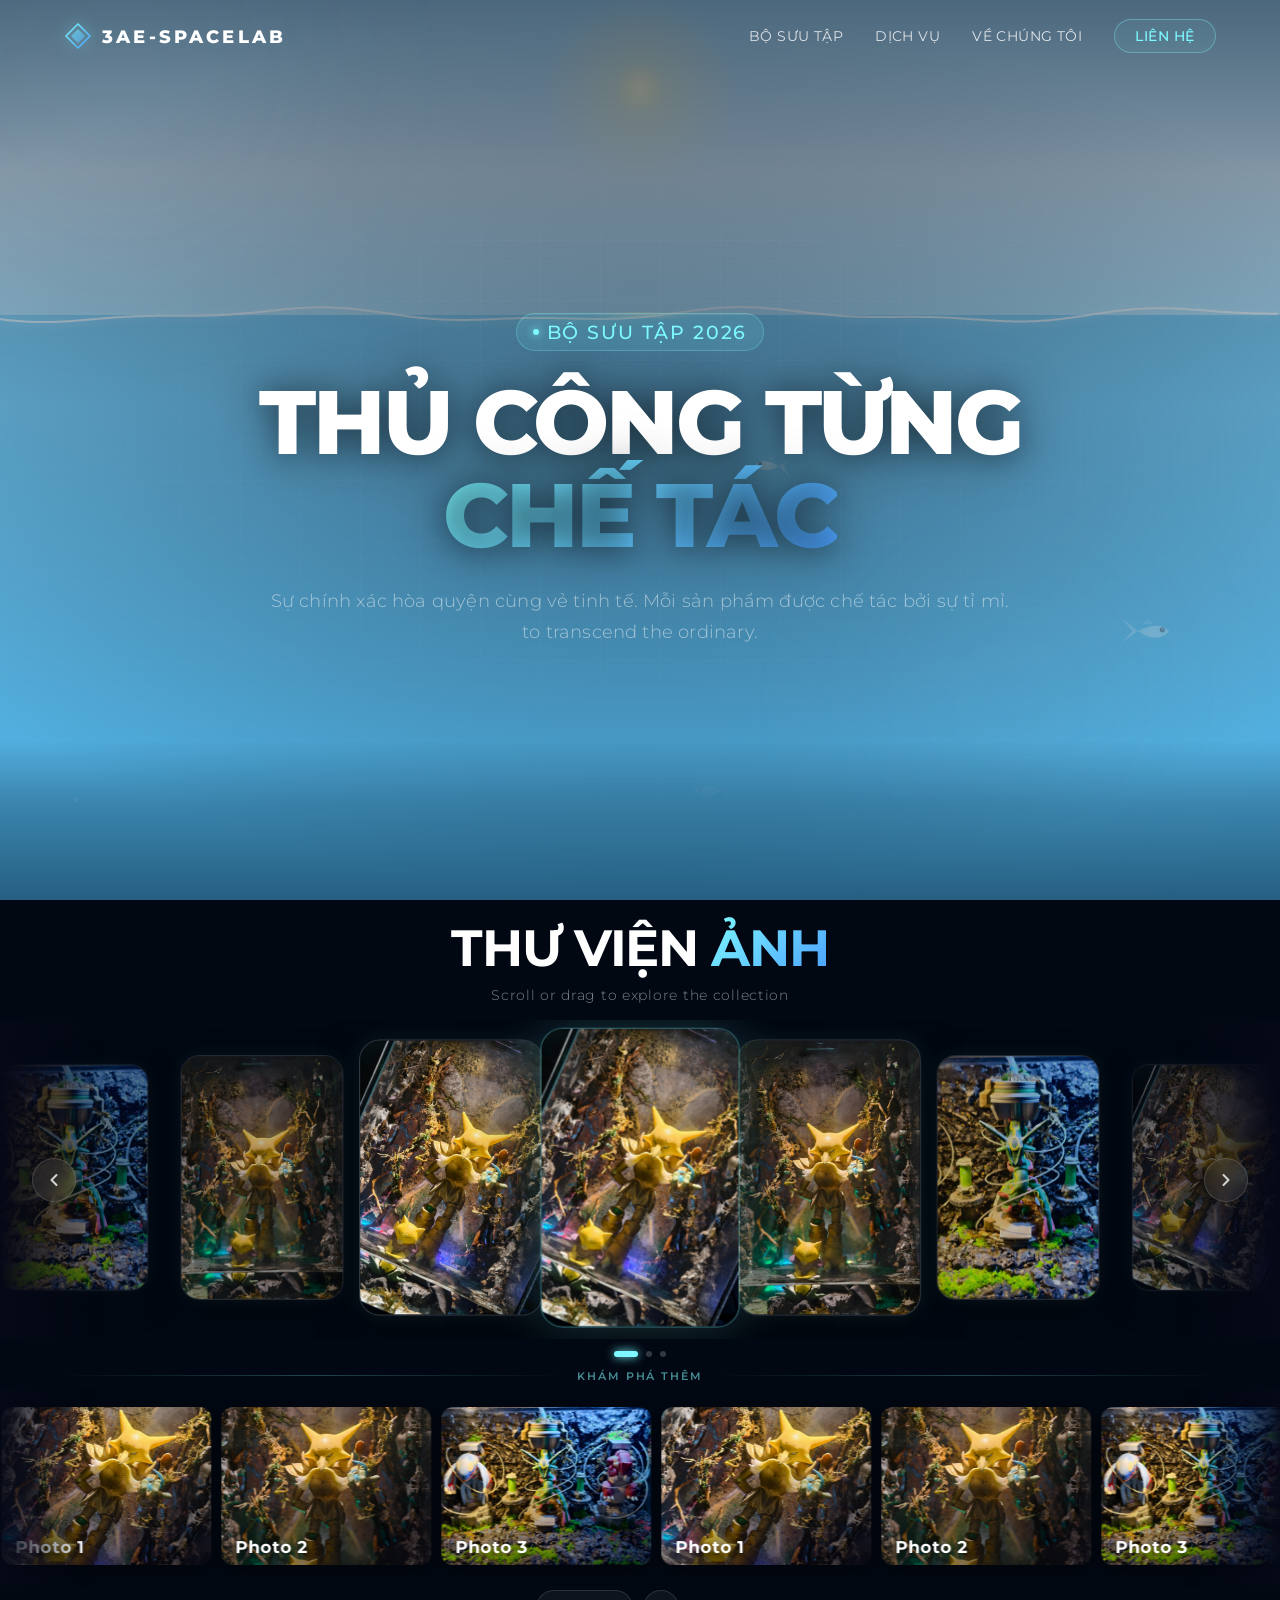
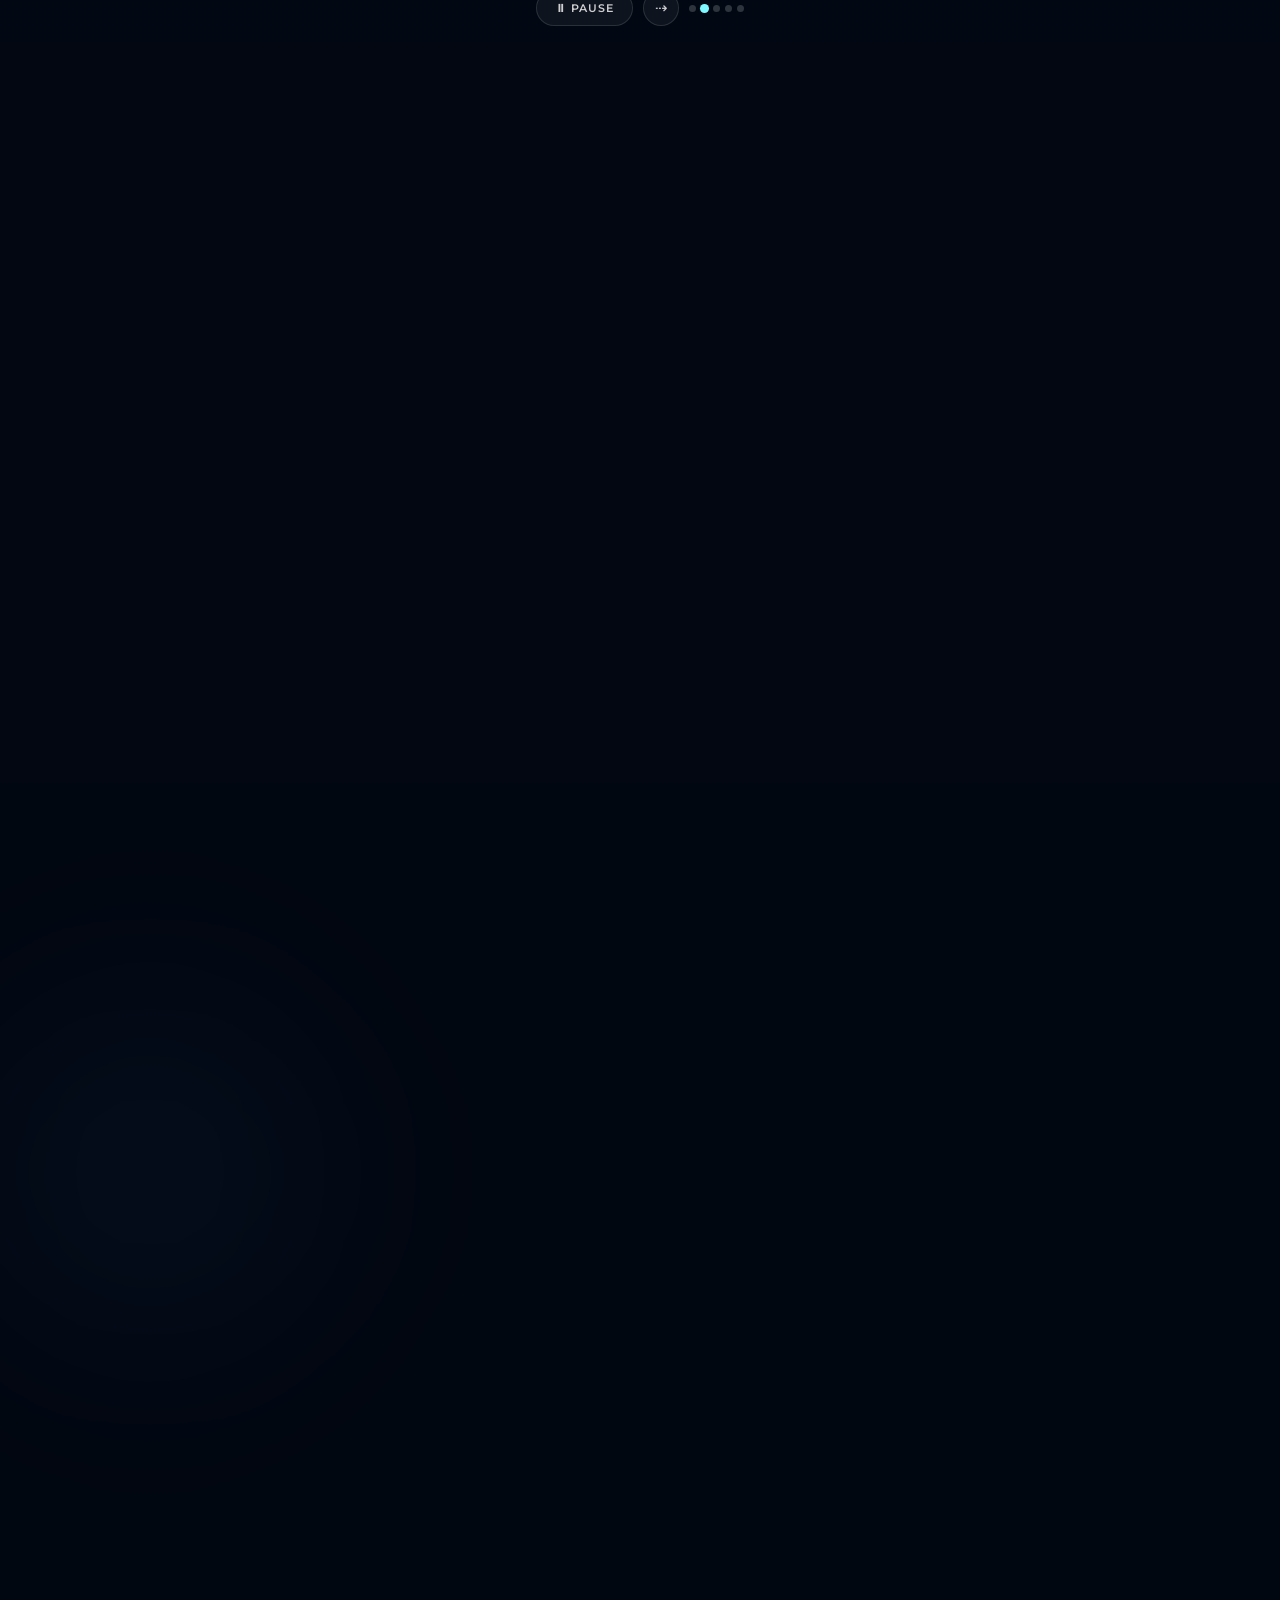
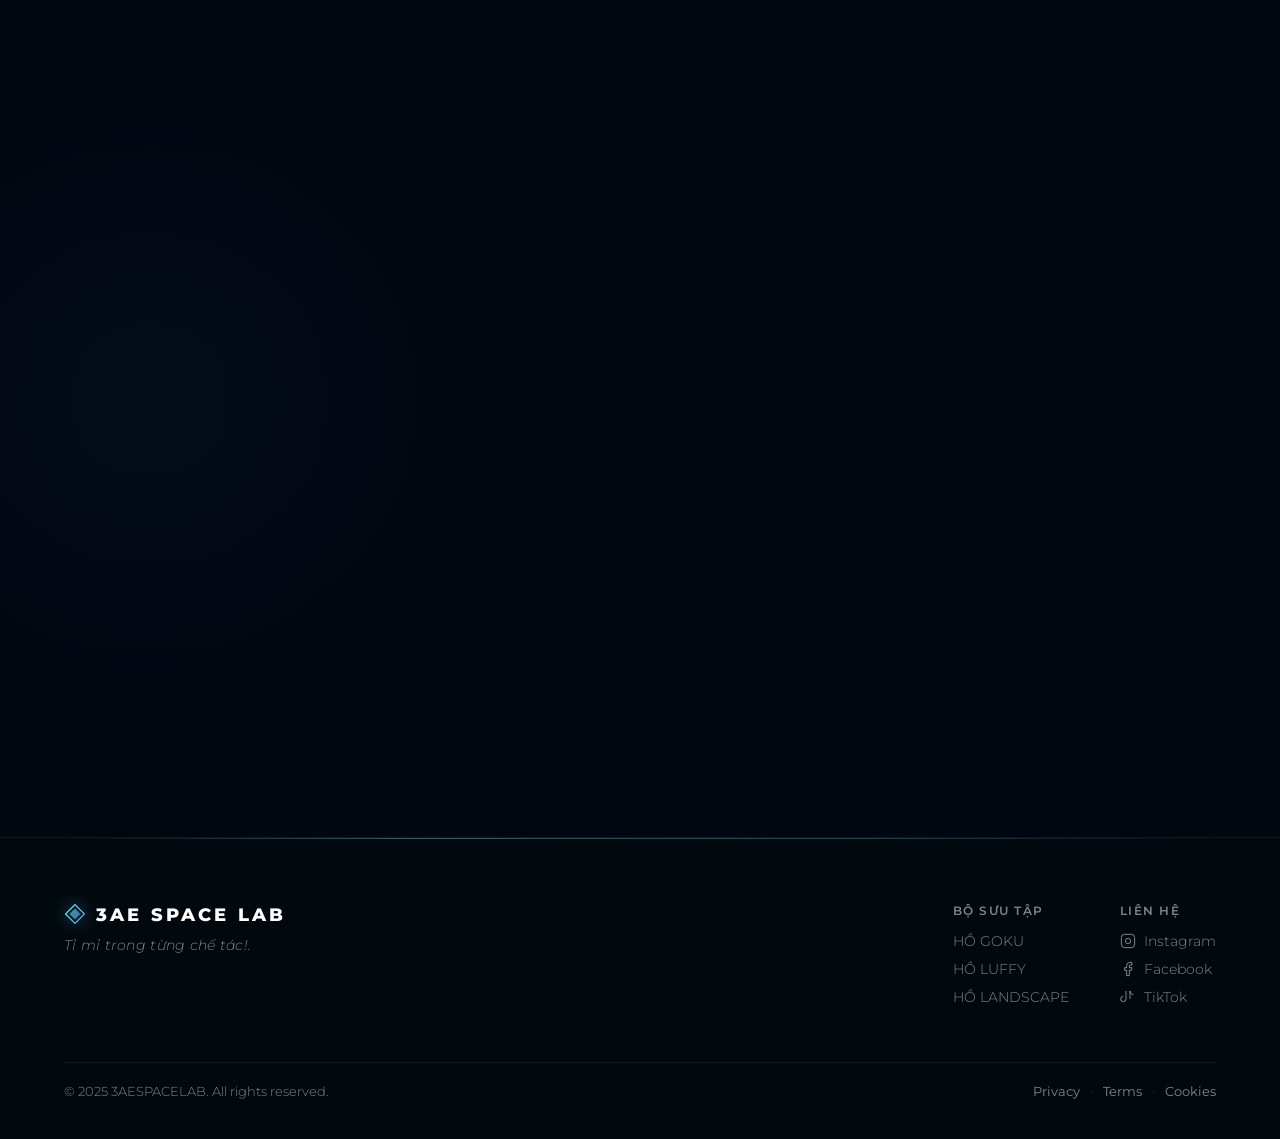
==== commit 99a8d688: "Update index.html" ====
--- a/index.html
+++ b/index.html
@@ -641,6 +641,7 @@
   line-height: 1.04;
   letter-spacing: -0.035em;
   color: var(--white);
+  text-align: center;
   text-shadow: 0 2px 30px rgba(0,0,0,0.5), 0 0 60px rgba(0,0,0,0.3);
 }
 
@@ -654,6 +655,7 @@
   color: var(--white-50);
   line-height: 1.7;
   letter-spacing: 0.01em;
+  text-align: center;
 }
 
 .br-desktop { display: block; }
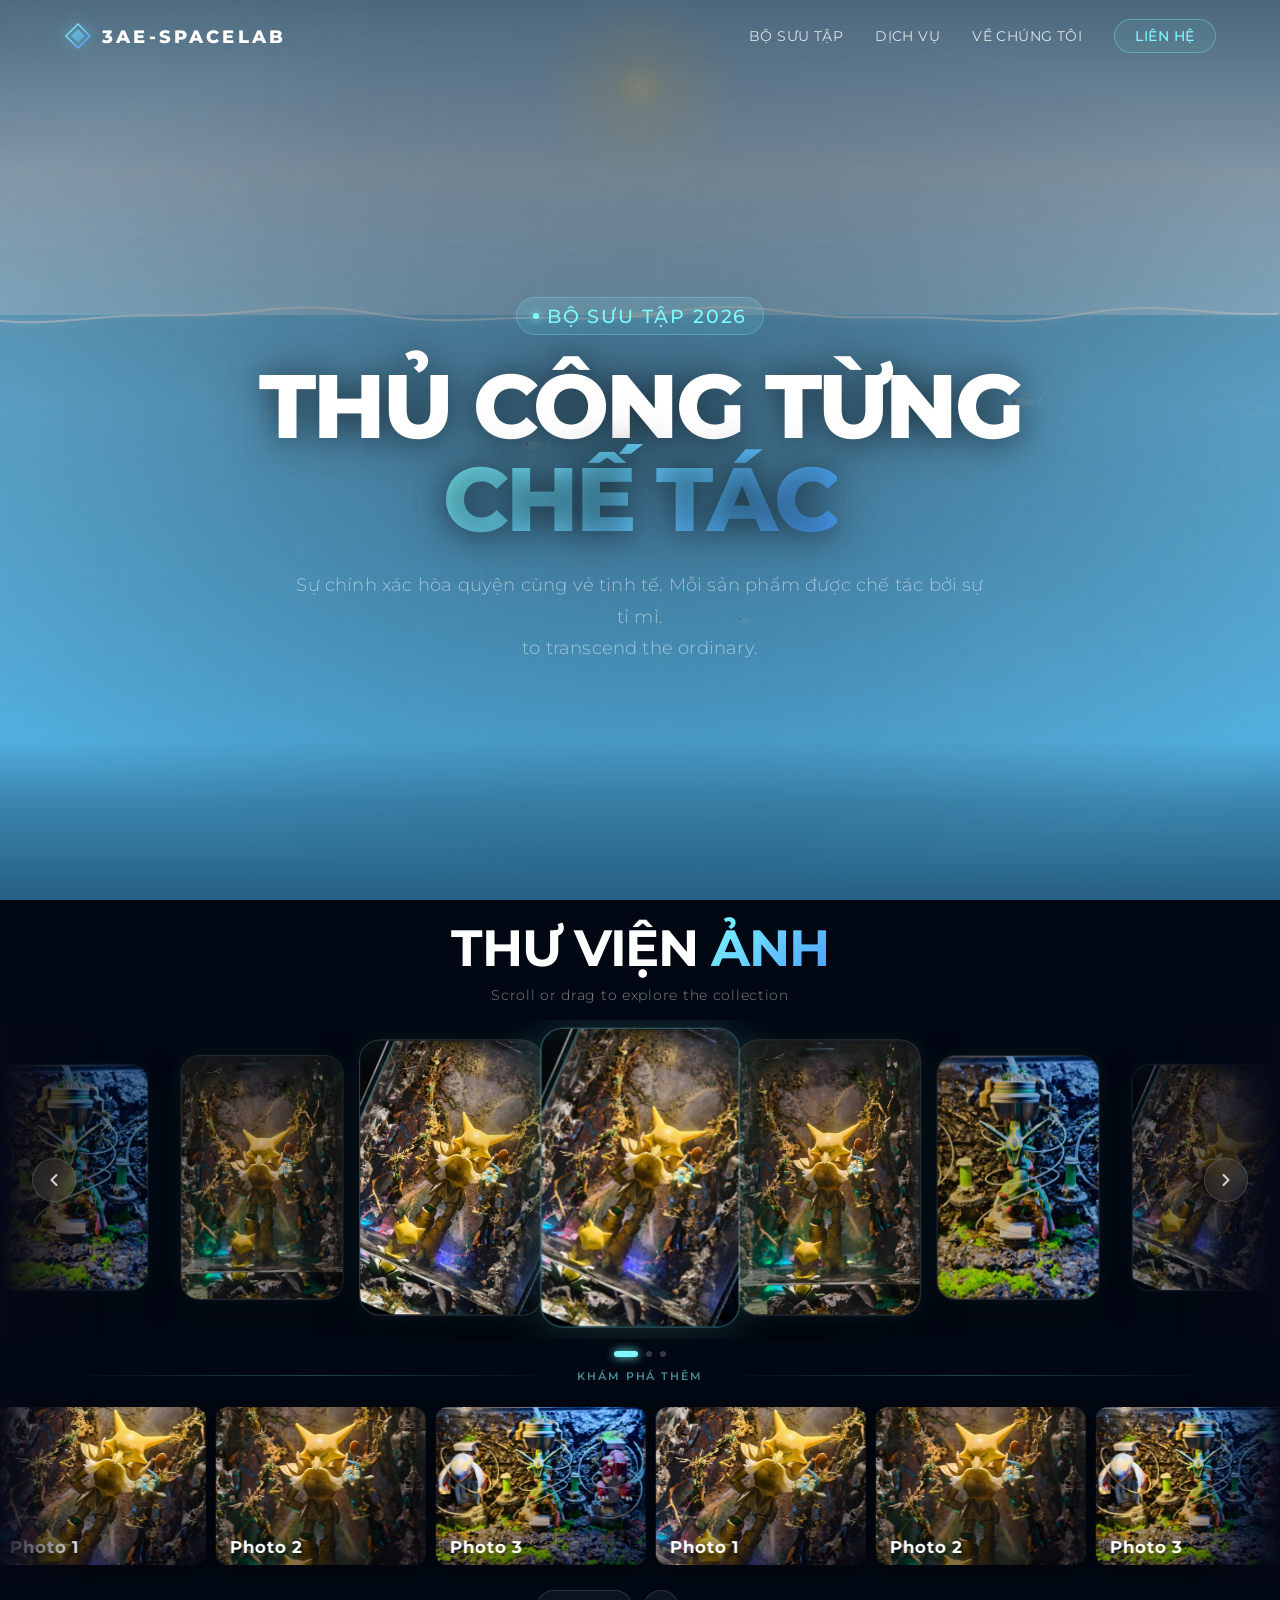
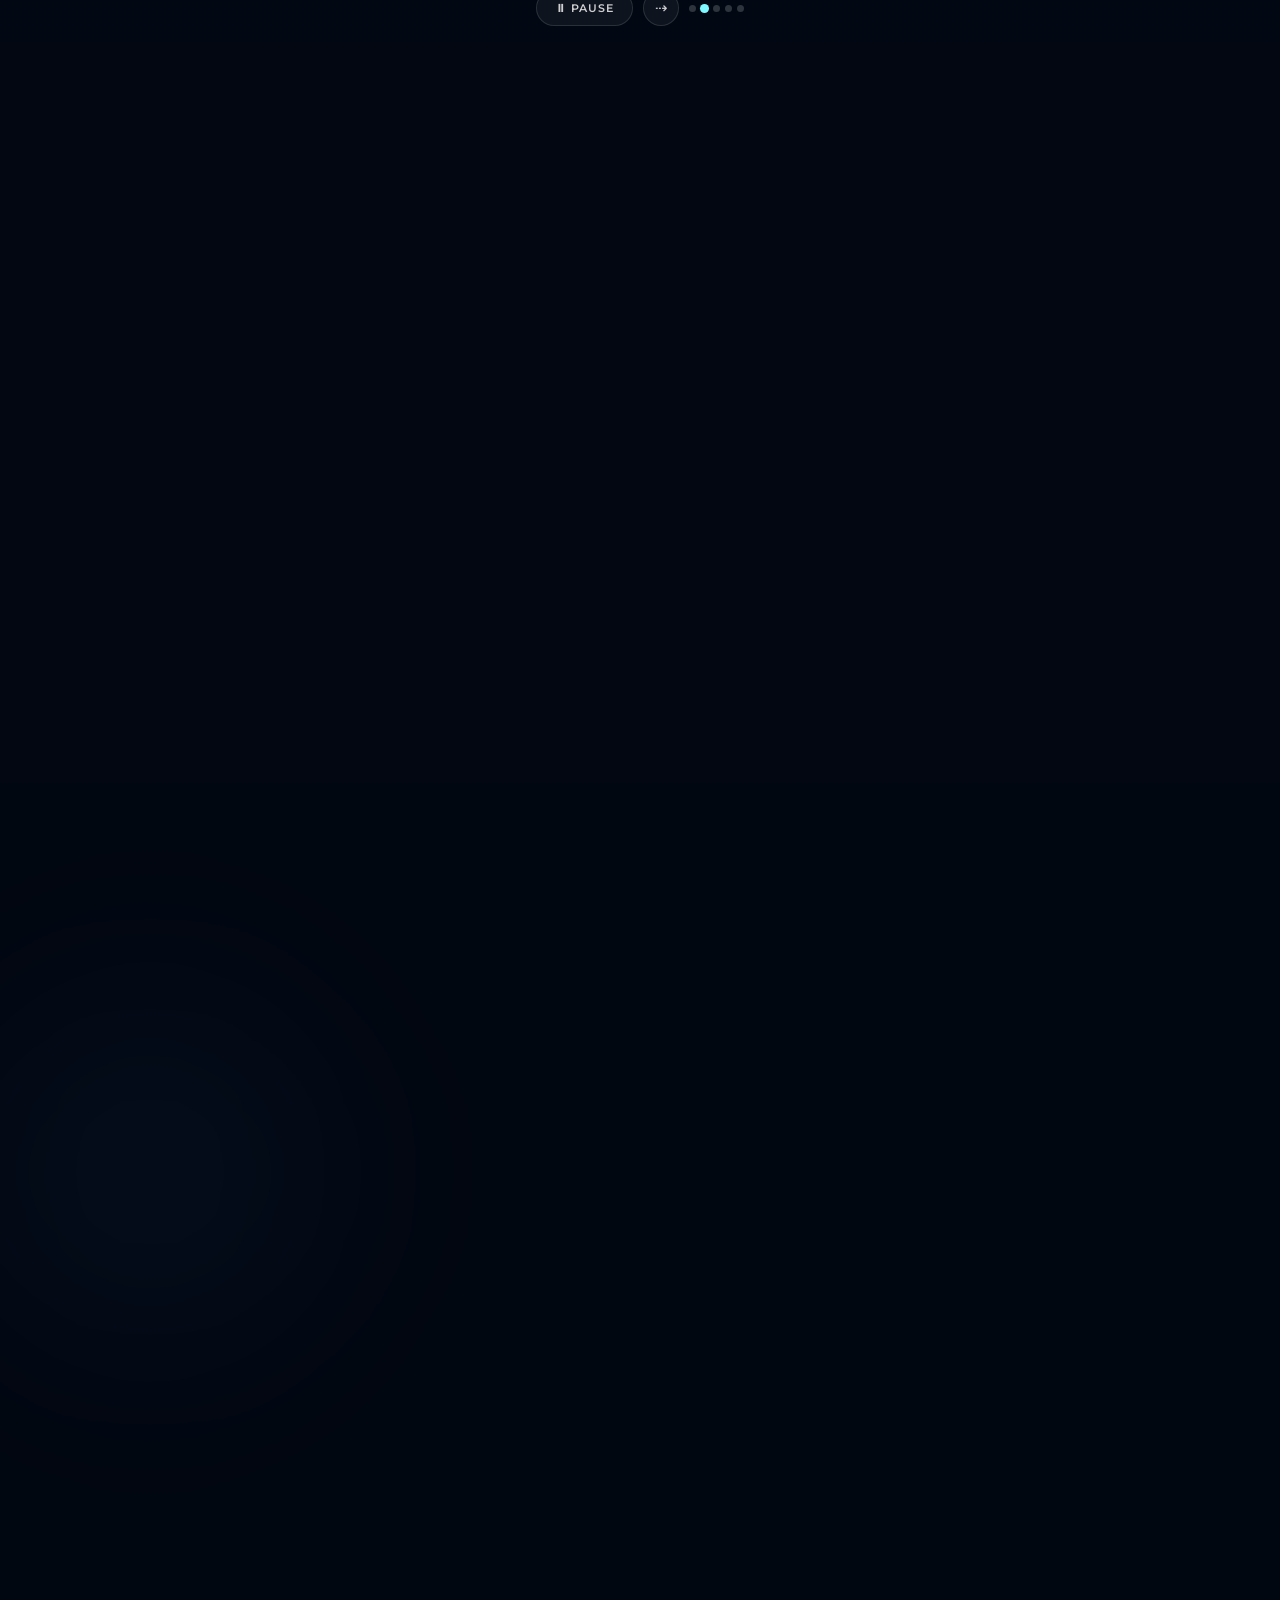
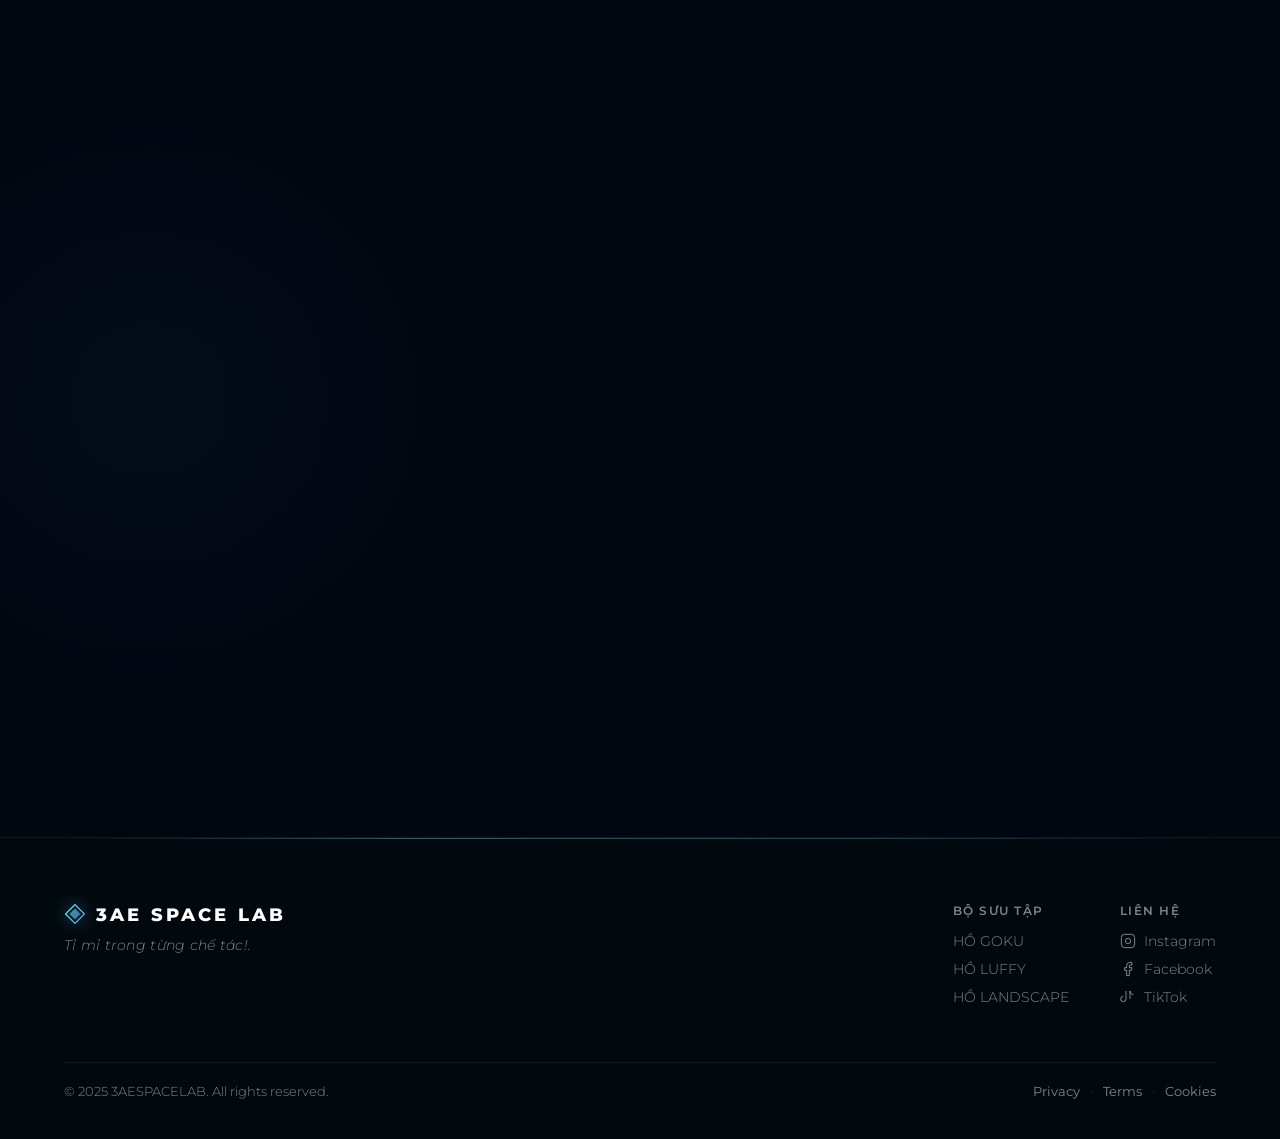
==== commit 8a4702de: "Update index.html" ====
--- a/index.html
+++ b/index.html
@@ -571,8 +571,20 @@
   flex-direction: column;
   align-items: center;
   gap: 24px;
-  max-width: 780px;
+  max-width: 700px;
   margin: 0 auto;
+}
+
+@media (max-width: 768px) {
+  .hero-section {
+    padding-left: 16px;
+    padding-right: 16px;
+  }
+
+  .hero-content {
+    width: 100%;
+    margin: 0 auto;
+  }
 }
 
 .tag-pill {
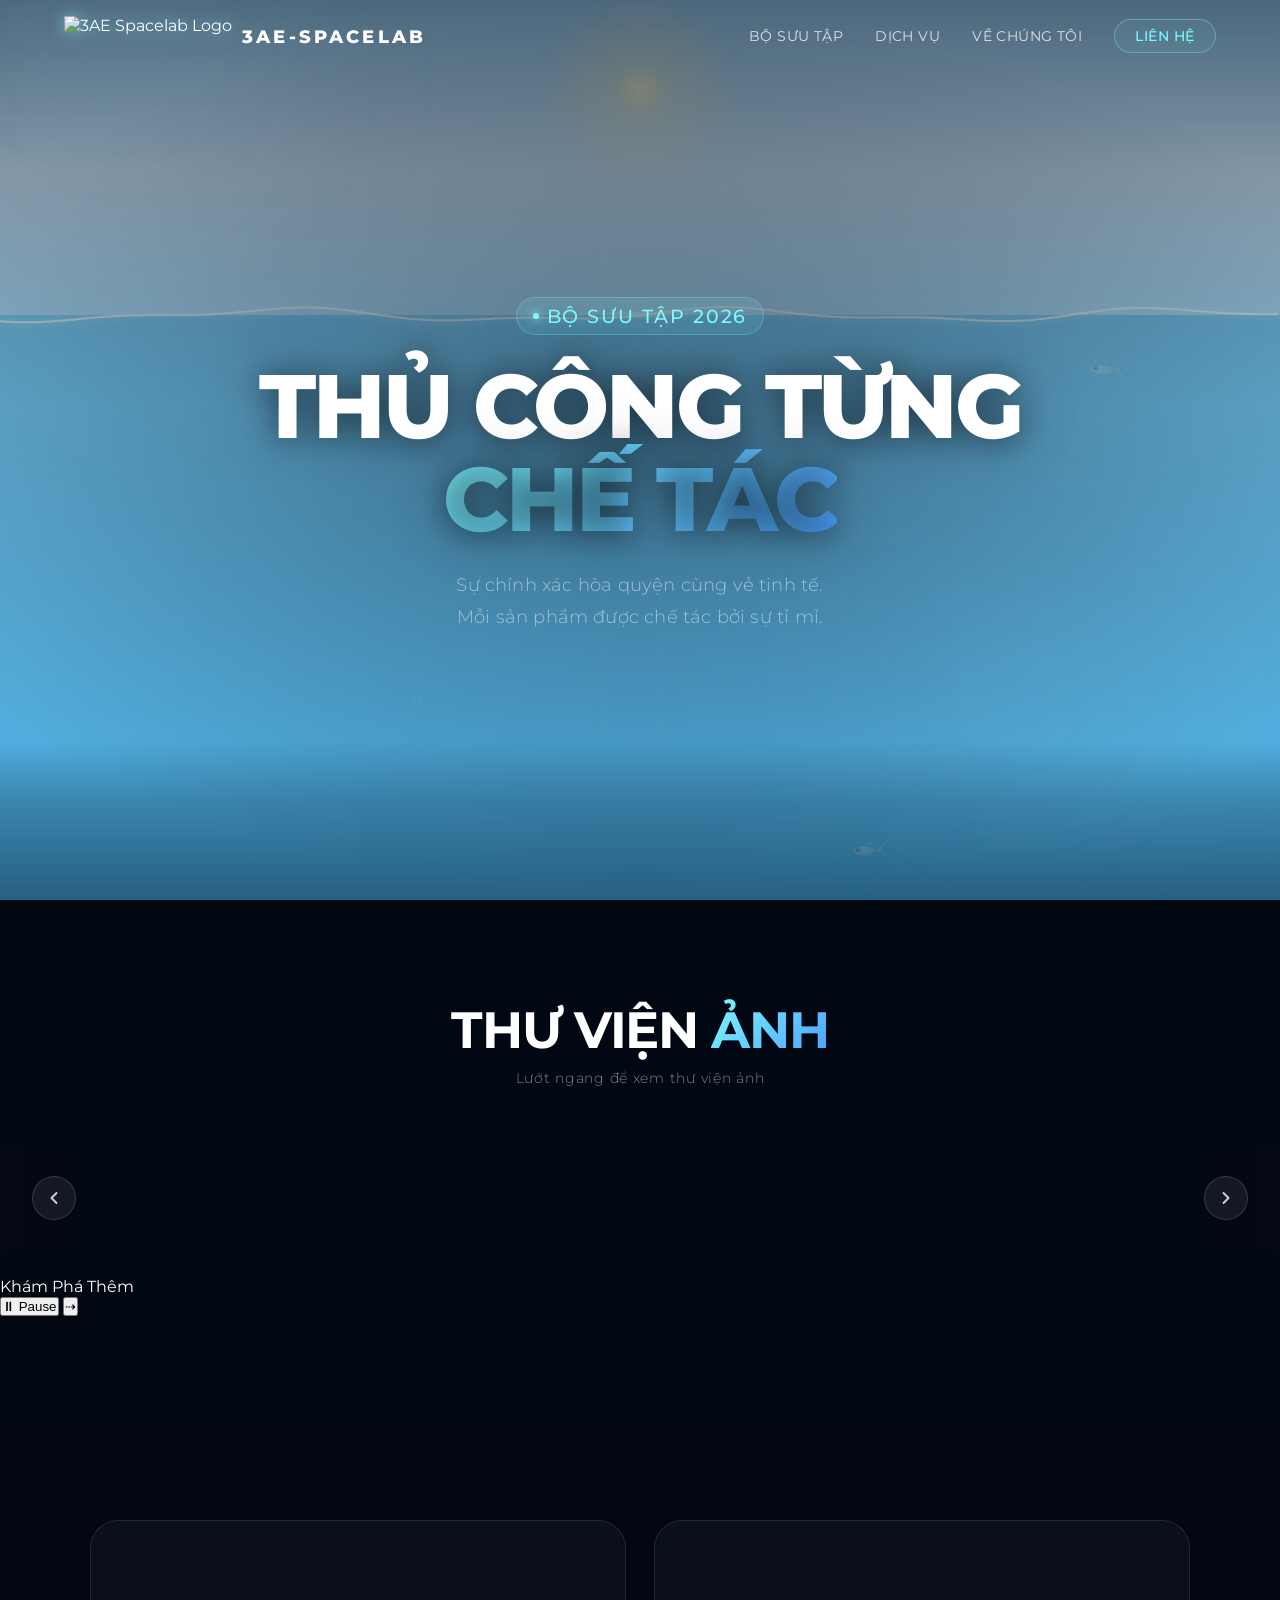
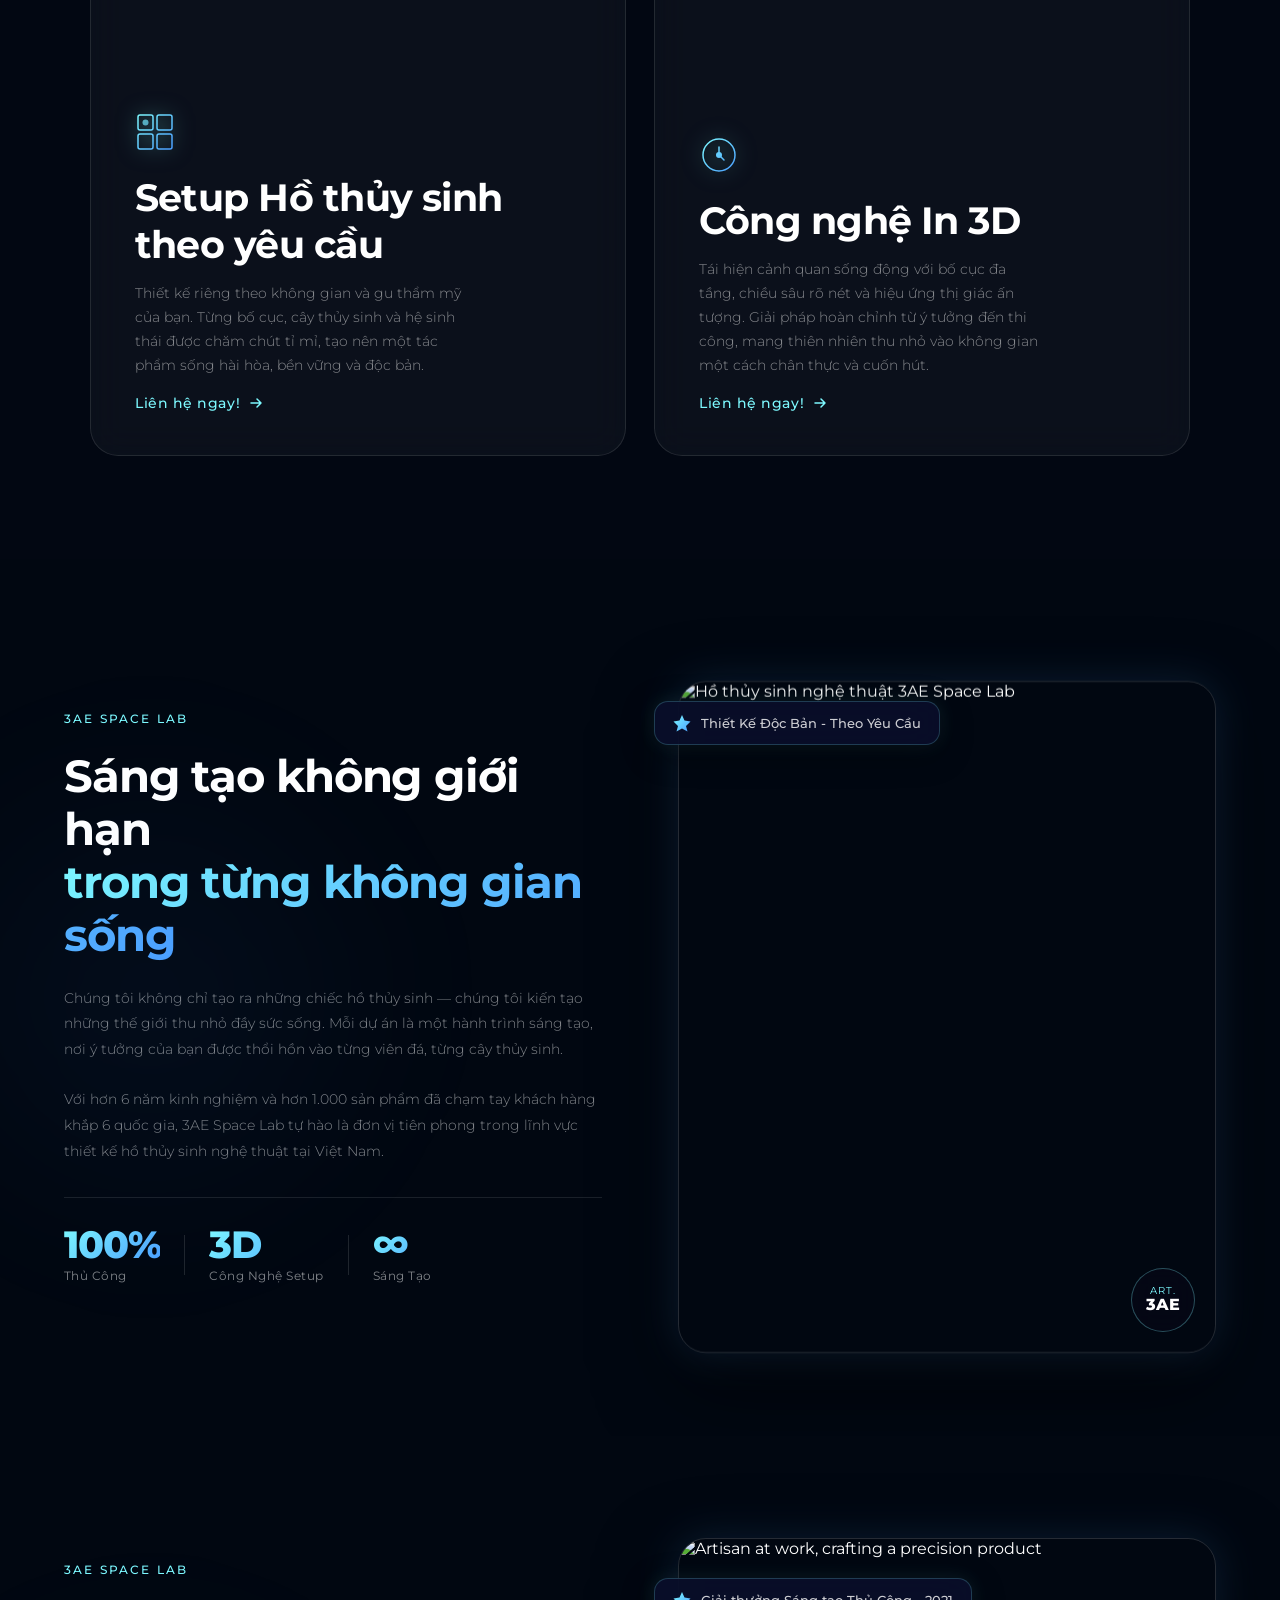
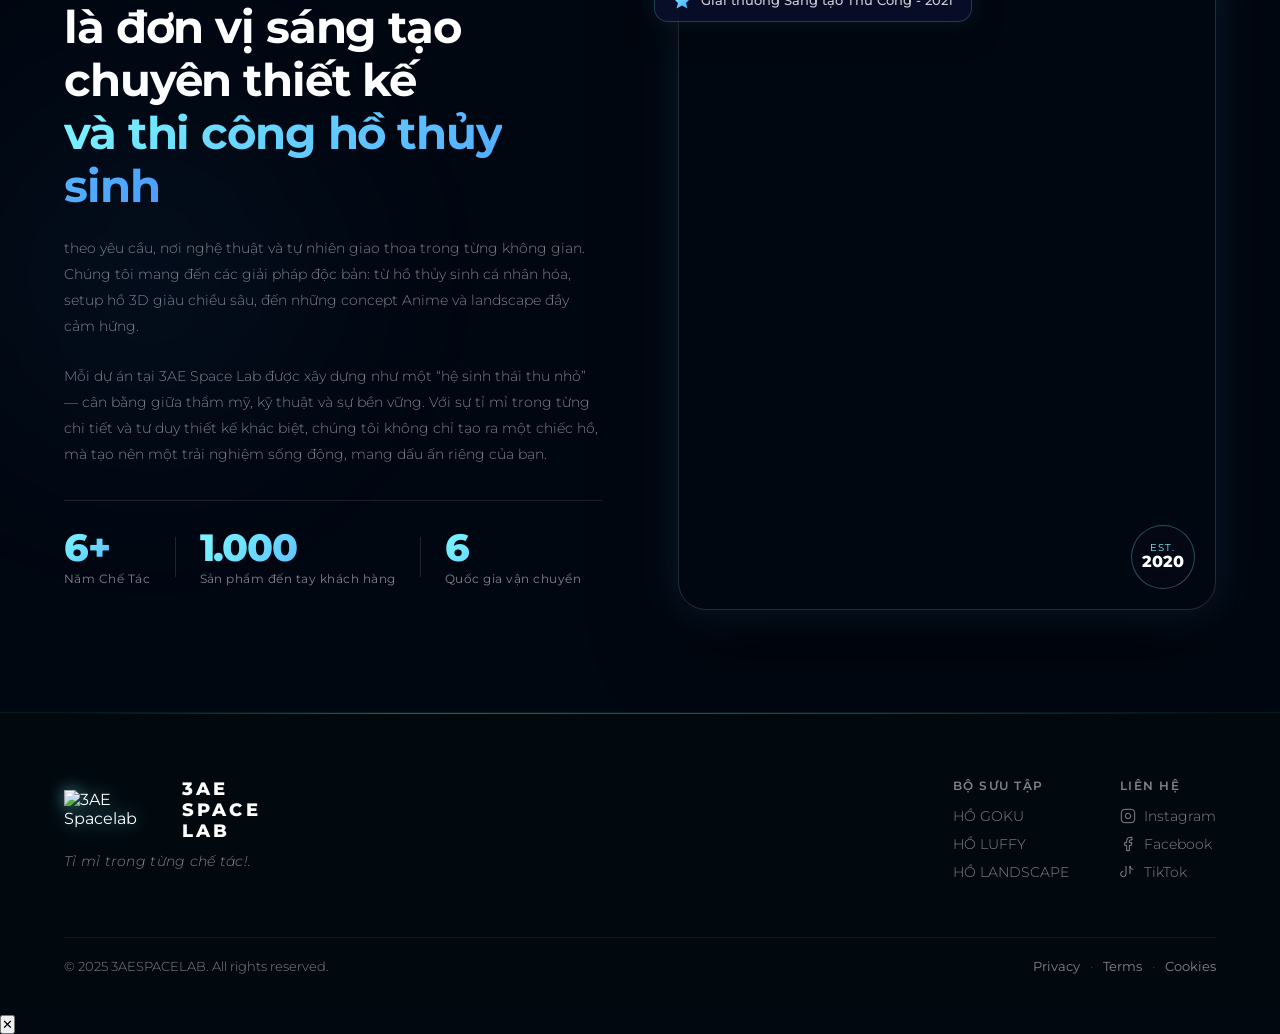
==== commit 76a795c6: "Update index.html" ====
--- a/index.html
+++ b/index.html
@@ -4,1762 +4,7 @@
   <meta charset="UTF-8" />
   <meta name="viewport" content="width=device-width, initial-scale=1.0" />
   <title>3AE - SPACELAB</title>
-  <style>
-/* ═══════════════════════════════════════════════════════════
-   LUMINARY — styles.css
-   Design System: Futuristic / Premium Tech / Cinematic
-   Fonts: Syne (display) + DM Sans (body)
-   Theme: Deep space dark blue + neon cyan/blue accents
-═══════════════════════════════════════════════════════════ */
-
-/* ─────────────────────────────────────────
-   1. CSS VARIABLES & RESET
-───────────────────────────────────────── */
-:root {
-  /* Colors */
-  --bg-deep:      #050816;
-  --bg-mid:       #0a0f2c;
-  --bg-upper:     #0f1b4d;
-  --accent-cyan:  #7df9ff;
-  --accent-blue:  #4a9eff;
-  --accent-glow:  rgba(125, 249, 255, 0.18);
-  --accent-glow-strong: rgba(125, 249, 255, 0.35);
-  --white:        #ffffff;
-  --white-80:     rgba(255, 255, 255, 0.80);
-  --white-50:     rgba(255, 255, 255, 0.50);
-  --white-20:     rgba(255, 255, 255, 0.20);
-  --white-08:     rgba(255, 255, 255, 0.08);
-  --white-04:     rgba(255, 255, 255, 0.04);
-
-  /* Gradient */
-  --grad-accent:  linear-gradient(135deg, var(--accent-cyan), var(--accent-blue));
-  --grad-bg:      linear-gradient(160deg, var(--bg-mid) 0%, var(--bg-upper) 40%, var(--bg-deep) 100%);
-
-  /* Typography */
-  --font-display: 'Montserrat', sans-serif;
-  --font-body:    'Montserrat', sans-serif;
-
-  /* Spacing */
-  --section-px:  clamp(20px, 5vw, 80px);
-  --section-py:  clamp(60px, 8vw, 120px);
-
-  /* Border radius */
-  --radius-sm:  8px;
-  --radius-md:  14px;
-  --radius-lg:  20px;
-  --radius-xl:  28px;
-
-  /* Transition */
-  --ease-out:   cubic-bezier(0.16, 1, 0.3, 1);
-  --ease-in-out: cubic-bezier(0.65, 0, 0.35, 1);
-
-  /* Slider — compact for dual-slider section */
-  --slide-w-desktop: 175px;
-  --slide-w-tablet:  150px;
-  --slide-w-mobile:  130px;
-  --slide-gap:       14px;
-}
-
-*,
-*::before,
-*::after {
-  margin: 0;
-  padding: 0;
-  box-sizing: border-box;
-}
-
-html {
-  scroll-behavior: smooth;
-  overflow-x: hidden;
-}
-
-html {
-  /* Dark fallback while canvas initialises */
-  background: #020810;
-}
-
-body {
-  font-family: var(--font-body);
-  background: transparent; /* ocean canvas provides bg */
-  color: var(--white);
-  overflow-x: hidden;
-  cursor: none; /* replaced by custom cursor */
-  -webkit-font-smoothing: antialiased;
-  -moz-osx-font-smoothing: grayscale;
-}
-
-img {
-  display: block;
-  max-width: 100%;
-}
-
-a {
-  text-decoration: none;
-  color: inherit;
-}
-
-/* ─────────────────────────────────────────
-   2. CUSTOM CURSOR — 3-layer crosshair
-   Layer 1: dot      (instant, ~4px, exact)
-   Layer 2: cross    (0.22 lerp, thin lines)
-   Layer 3: reticle  (0.09 lerp, bracket corners + velocity stretch)
-───────────────────────────────────────── */
-
-/* ── Layer 1: precise dot ── */
-.cursor-dot {
-  position: fixed;
-  top: 0; left: 0;
-  width: 5px;
-  height: 5px;
-  background: var(--white);
-  border-radius: 50%;
-  pointer-events: none;
-  z-index: 9999;
-  transform: translate(-50%, -50%);
-  transition: opacity 0.3s, width 0.2s, height 0.2s;
-  box-shadow:
-    0 0 6px  rgba(125, 249, 255, 0.9),
-    0 0 14px rgba(125, 249, 255, 0.5);
-  mix-blend-mode: screen;
-}
-
-/* ── Layer 2: crosshair lines ── */
-.cursor-cross {
-  position: fixed;
-  top: 0; left: 0;
-  width: 20px;
-  height: 20px;
-  pointer-events: none;
-  z-index: 9997;
-  transform: translate(-50%, -50%);
-  transition: opacity 0.3s;
-}
-
-/* Horizontal arm */
-.cursor-cross::before,
-.cursor-cross::after {
-  content: '';
-  position: absolute;
-  background: rgba(125, 249, 255, 0.7);
-  border-radius: 1px;
-  top: 50%;
-  left: 50%;
-}
-
-.cursor-cross::before {
-  /* horizontal */
-  width: 18px;
-  height: 1px;
-  transform: translate(-50%, -50%);
-}
-
-.cursor-cross::after {
-  /* vertical */
-  width: 1px;
-  height: 18px;
-  transform: translate(-50%, -50%);
-}
-
-/* ── Layer 3: outer reticle (4 corner brackets) ── */
-.cursor-ring {
-  position: fixed;
-  top: 0; left: 0;
-  width: 46px;
-  height: 46px;
-  pointer-events: none;
-  z-index: 9996;
-  transform: translate(-50%, -50%);
-  transition: opacity 0.3s, width 0.25s, height 0.25s;
-  /* will-change applied by JS */
-}
-
-/* Four corner brackets drawn with box-shadow cuts */
-.cursor-ring::before,
-.cursor-ring::after {
-  content: '';
-  position: absolute;
-  width: 10px;
-  height: 10px;
-  border-color: rgba(125, 249, 255, 0.75);
-  border-style: solid;
-  transition: border-color 0.25s, width 0.2s, height 0.2s;
-}
-
-/* Top-left bracket */
-.cursor-ring::before {
-  top: 0; left: 0;
-  border-width: 1.5px 0 0 1.5px;
-  border-radius: 1px 0 0 0;
-}
-
-/* Bottom-right bracket */
-.cursor-ring::after {
-  bottom: 0; right: 0;
-  border-width: 0 1.5px 1.5px 0;
-  border-radius: 0 0 1px 0;
-}
-
-/* Extra two corners via child pseudo-divs added by JS */
-.cursor-ring-tl,
-.cursor-ring-tr,
-.cursor-ring-bl,
-.cursor-ring-br {
-  position: absolute;
-  width: 10px;
-  height: 10px;
-  border-color: rgba(125, 249, 255, 0.75);
-  border-style: solid;
-  pointer-events: none;
-  transition: border-color 0.25s, width 0.2s, height 0.2s;
-}
-
-.cursor-ring-tr {
-  top: 0; right: 0;
-  border-width: 1.5px 1.5px 0 0;
-  border-radius: 0 1px 0 0;
-}
-
-.cursor-ring-bl {
-  bottom: 0; left: 0;
-  border-width: 0 0 1.5px 1.5px;
-  border-radius: 0 0 0 1px;
-}
-
-/* Hover state — all layers react */
-.cursor-dot.cursor-hover {
-  width: 7px;
-  height: 7px;
-  background: var(--accent-cyan);
-}
-
-.cursor-ring.cursor-hover,
-.cursor-ring.cursor-hover::before,
-.cursor-ring.cursor-hover::after,
-.cursor-ring.cursor-hover .cursor-ring-tr,
-.cursor-ring.cursor-hover .cursor-ring-bl {
-  border-color: var(--accent-cyan);
-  width: 13px;
-  height: 13px;
-}
-
-.cursor-ring.cursor-hover {
-  box-shadow: 0 0 20px rgba(125, 249, 255, 0.15);
-}
-
-/* ─────────────────────────────────────────
-   3. UTILITY CLASSES
-───────────────────────────────────────── */
-.gradient-text {
-  background: var(--grad-accent);
-  -webkit-background-clip: text;
-  -webkit-text-fill-color: transparent;
-  background-clip: text;
-}
-
-.section-title {
-  font-family: var(--font-display);
-  font-size: clamp(2rem, 4vw, 3.2rem);
-  font-weight: 700;
-  line-height: 1.1;
-  letter-spacing: -0.02em;
-}
-
-/* Scroll reveal base states */
-[data-reveal] {
-  opacity: 0;
-  transition: opacity 0.7s var(--ease-out), transform 0.7s var(--ease-out);
-}
-
-[data-reveal="fade-up"]    { transform: translateY(40px); }
-[data-reveal="slide-left"] { transform: translateX(-50px); }
-[data-reveal="slide-right"]{ transform: translateX(50px); }
-[data-reveal="scale-in"]   { transform: scale(0.92); }
-
-[data-reveal].revealed {
-  opacity: 1;
-  transform: none;
-}
-
-/* ─────────────────────────────────────────
-   4. HEADER
-───────────────────────────────────────── */
-.site-header {
-  position: fixed;
-  top: 0;
-  left: 0;
-  width: 100%;
-  z-index: 1000;
-  padding: 0 var(--section-px);
-  transition: background 0.4s var(--ease-out),
-              backdrop-filter 0.4s,
-              box-shadow 0.4s,
-              padding 0.3s;
-}
-
-.site-header.scrolled {
-  background: rgba(5, 8, 22, 0.72);
-  backdrop-filter: blur(20px) saturate(1.4);
-  -webkit-backdrop-filter: blur(20px) saturate(1.4);
-  box-shadow: 0 1px 0 rgba(125, 249, 255, 0.12),
-              0 8px 32px rgba(0, 0, 0, 0.5);
-  padding-top: 4px;
-  padding-bottom: 4px;
-}
-
-.header-inner {
-  max-width: 1280px;
-  margin: 0 auto;
-  height: 72px;
-  display: flex;
-  align-items: center;
-  justify-content: space-between;
-}
-
-/* Logo */
-.logo {
-  display: flex;
-  align-items: center;
-  gap: 10px;
-  transition: opacity 0.2s;
-}
-
-.logo:hover { opacity: 0.85; }
-
-.logo-icon {
-  display: flex;
-  align-items: center;
-  justify-content: center;
-  filter: drop-shadow(0 0 8px rgba(125, 249, 255, 0.55));
-}
-
-.logo-text {
-  font-family: var(--font-display);
-  font-size: 1.1rem;
-  font-weight: 800;
-  letter-spacing: 0.18em;
-  color: var(--white);
-}
-
-/* Desktop nav */
-.nav-desktop {
-  display: flex;
-  align-items: center;
-  gap: clamp(16px, 2.5vw, 36px);
-}
-
-.nav-link {
-  font-family: var(--font-body);
-  font-size: 0.88rem;
-  font-weight: 400;
-  color: var(--white-80);
-  letter-spacing: 0.03em;
-  position: relative;
-  transition: color 0.2s;
-}
-
-.nav-link::after {
-  content: '';
-  position: absolute;
-  bottom: -4px;
-  left: 0;
-  width: 0;
-  height: 1px;
-  background: var(--grad-accent);
-  transition: width 0.3s var(--ease-out);
-}
-
-.nav-link:hover {
-  color: var(--white);
-}
-
-.nav-link:hover::after { width: 100%; }
-
-.nav-cta {
-  padding: 8px 20px;
-  border: 1px solid rgba(125, 249, 255, 0.35);
-  border-radius: 100px;
-  color: var(--accent-cyan);
-  background: rgba(125, 249, 255, 0.06);
-  font-size: 0.85rem;
-  font-weight: 500;
-  letter-spacing: 0.04em;
-  transition: background 0.25s, border-color 0.25s, box-shadow 0.25s, color 0.25s;
-}
-
-.nav-cta::after { display: none; }
-
-.nav-cta:hover {
-  background: rgba(125, 249, 255, 0.14);
-  border-color: var(--accent-cyan);
-  box-shadow: 0 0 16px rgba(125, 249, 255, 0.25);
-  color: var(--white);
-}
-
-/* Hamburger */
-.hamburger {
-  display: none;
-  flex-direction: column;
-  justify-content: center;
-  gap: 5px;
-  background: none;
-  border: none;
-  cursor: none;
-  padding: 6px;
-  z-index: 1010;
-}
-
-.ham-line {
-  display: block;
-  width: 24px;
-  height: 1.5px;
-  background: var(--white-80);
-  border-radius: 2px;
-  transition: transform 0.3s var(--ease-out), opacity 0.3s, background 0.3s;
-}
-
-.hamburger.open .ham-line:nth-child(1) {
-  transform: translateY(6.5px) rotate(45deg);
-}
-.hamburger.open .ham-line:nth-child(2) {
-  opacity: 0;
-  transform: scaleX(0);
-}
-.hamburger.open .ham-line:nth-child(3) {
-  transform: translateY(-6.5px) rotate(-45deg);
-}
-
-/* Mobile nav panel */
-.nav-mobile {
-  position: fixed;
-  top: 0;
-  right: -100%;
-  width: min(320px, 85vw);
-  height: 100dvh;
-  background: rgba(5, 8, 22, 0.97);
-  backdrop-filter: blur(24px);
-  -webkit-backdrop-filter: blur(24px);
-  border-left: 1px solid rgba(125, 249, 255, 0.1);
-  display: flex;
-  flex-direction: column;
-  justify-content: center;
-  gap: 8px;
-  padding: 40px 32px;
-  transition: right 0.45s var(--ease-out);
-  z-index: 999;
-}
-
-.nav-mobile.open { right: 0; }
-
-.mob-link {
-  font-family: var(--font-display);
-  font-size: 1.8rem;
-  font-weight: 700;
-  color: var(--white-50);
-  transition: color 0.2s, transform 0.2s;
-  display: block;
-  padding: 4px 0;
-}
-
-.mob-link:hover {
-  color: var(--white);
-  transform: translateX(6px);
-}
-
-/* ─────────────────────────────────────────
-   5. HERO SECTION
-───────────────────────────────────────── */
-.hero-section {
-  position: relative;
-  min-height: 100svh;
-  display: flex;
-  flex-direction: column;
-  align-items: center;
-  justify-content: center;
-  overflow: hidden;
-  padding: 120px var(--section-px) 60px;
-}
-
-/* ── Ocean canvas — fixed behind all content ── */
-#oceanCanvas {
-  position: fixed;
-  inset: 0;
-  width: 100vw;
-  height: 100vh;
-  pointer-events: none;
-  z-index: -1;
-  display: block;
-}
-
-/* Background layers */
-.hero-bg {
-  position: absolute;
-  inset: 0;
-  z-index: 0;
-}
-
-.bg-layer {
-  position: absolute;
-  inset: 0;
-  will-change: transform;
-}
-
-.bg-layer-1 {
-  background: radial-gradient(ellipse 80% 60% at 50% -10%,
-    rgba(74, 158, 255, 0.2) 0%,
-    transparent 65%);
-}
-
-.bg-layer-2 {
-  background: radial-gradient(ellipse 60% 50% at 80% 80%,
-    rgba(125, 249, 255, 0.08) 0%,
-    transparent 60%);
-}
-
-.bg-orb {
-  position: absolute;
-  border-radius: 50%;
-  filter: blur(80px);
-  pointer-events: none;
-}
-
-.bg-orb-1 {
-  width: 500px;
-  height: 500px;
-  background: radial-gradient(circle, rgba(180, 230, 255, 0.07) 0%, transparent 70%);
-  top: -20%;
-  left: -10%;
-  animation: orbFloat1 18s ease-in-out infinite;
-}
-
-.bg-orb-2 {
-  width: 400px;
-  height: 400px;
-  background: radial-gradient(circle, rgba(200, 240, 255, 0.05) 0%, transparent 70%);
-  bottom: 0%;
-  right: 5%;
-  animation: orbFloat2 22s ease-in-out infinite;
-}
-
-@keyframes orbFloat1 {
-  0%, 100% { transform: translate(0, 0) scale(1); }
-  50%       { transform: translate(40px, 30px) scale(1.1); }
-}
-
-@keyframes orbFloat2 {
-  0%, 100% { transform: translate(0, 0) scale(1); }
-  50%       { transform: translate(-30px, -40px) scale(0.9); }
-}
-
-/* Subtle grid overlay */
-.bg-grid {
-  position: absolute;
-  inset: 0;
-  background-image:
-    linear-gradient(rgba(255,255,255,0.025) 1px, transparent 1px),
-    linear-gradient(90deg, rgba(255,255,255,0.025) 1px, transparent 1px);
-  background-size: 60px 60px;
-  mask-image: radial-gradient(ellipse 80% 60% at 50% 50%, black 30%, transparent 80%);
-  -webkit-mask-image: radial-gradient(ellipse 80% 60% at 50% 50%, black 30%, transparent 80%);
-}
-
-/* Hero content */
-.hero-content {
-  position: relative;
-  z-index: 1;
-  text-align: center;
-  display: flex;
-  flex-direction: column;
-  align-items: center;
-  gap: 24px;
-  max-width: 700px;
-  margin: 0 auto;
-}
-
-@media (max-width: 768px) {
-  .hero-section {
-    padding-left: 16px;
-    padding-right: 16px;
-  }
-
-  .hero-content {
-    width: 100%;
-    margin: 0 auto;
-  }
-}
-
-.tag-pill {
-  display: inline-flex;
-  align-items: center;
-  gap: 8px;
-  padding: 6px 16px;
-  background: rgba(125, 249, 255, 0.1);
-  border: 1px solid rgba(125, 249, 255, 0.25);
-  border-radius: 100px;
-  font-size: 1.2rem;
-  font-weight: 500;
-  letter-spacing: 0.1em;
-  text-transform: uppercase;
-  color: var(--accent-cyan);
-}
-
-.tag-pill::before {
-  content: '';
-  width: 6px;
-  height: 6px;
-  border-radius: 50%;
-  background: var(--accent-cyan);
-  box-shadow: 0 0 8px var(--accent-cyan);
-  animation: blink 2s ease-in-out infinite;
-}
-
-@keyframes blink {
-  0%, 100% { opacity: 1; }
-  50%       { opacity: 0.3; }
-}
-
-/* ── Hero dark vignette — ensures text is readable over bright ocean surface ── */
-.hero-section::before {
-  content: '';
-  position: absolute;
-  inset: 0;
-  z-index: 0;
-  background:
-    radial-gradient(ellipse 90% 70% at 50% 50%, rgba(2,8,22,0.38) 0%, transparent 70%),
-    linear-gradient(180deg, rgba(2,6,18,0.55) 0%, rgba(2,8,22,0.15) 45%, transparent 100%);
-  pointer-events: none;
-}
-
-/* ── Hero bottom gradient bridge — blends hero into slider section ── */
-.hero-section::after {
-  content: '';
-  position: absolute;
-  bottom: 0;
-  left: 0;
-  right: 0;
-  height: 160px;
-  background: linear-gradient(to bottom,
-    transparent 0%,
-    rgba(2, 8, 22, 0.25) 40%,
-    rgba(2, 8, 22, 0.48) 100%);
-  z-index: 1;
-  pointer-events: none;
-}
-
-.hero-title {
-  font-family: var(--font-display);
-  font-size: clamp(3rem, 7vw, 8rem);
-  font-weight: 800;
-  white-space: nowrap;
-  line-height: 1.04;
-  letter-spacing: -0.035em;
-  color: var(--white);
-  text-align: center;
-  text-shadow: 0 2px 30px rgba(0,0,0,0.5), 0 0 60px rgba(0,0,0,0.3);
-}
-
-.hero-title em {
-  font-style: normal;
-}
-
-.hero-sub {
-  font-size: clamp(1rem, 1.5vw, 1.15rem);
-  font-weight: 300;
-  color: var(--white-50);
-  line-height: 1.7;
-  letter-spacing: 0.01em;
-  text-align: center;
-}
-
-.br-desktop { display: block; }
-
-/* ─────────────────────────────────────────
-   6. SLIDER SECTION
-───────────────────────────────────────── */
-.slider-section {
-  position: relative;
-  padding: 20px 0 16px;
-  overflow: hidden;
-  min-height: 80svh;
-  display: flex;
-  flex-direction: column;
-  justify-content: center;
-}
-
-.slider-header {
-  text-align: center;
-  padding: 0 var(--section-px);
-  margin-bottom: 16px;
-}
-
-.section-sub {
-  margin-top: 10px;
-  font-size: 0.9rem;
-  color: var(--white-50);
-  font-weight: 300;
-  letter-spacing: 0.05em;
-}
-
-/* Viewport */
-.slider-viewport {
-  position: relative;
-  width: 100%;
-  overflow: hidden;
-  padding: 16px 0 20px;
-  /* Touch action handled by JS */
-}
-
-/* Edge gradient fades */
-.slider-fade {
-  position: absolute;
-  top: 0;
-  bottom: 0;
-  width: clamp(60px, 8vw, 120px);
-  z-index: 3;
-  pointer-events: none;
-}
-
-.slider-fade-left {
-  left: 0;
-  background: linear-gradient(to right, var(--bg-deep) 0%, transparent 100%);
-}
-
-.slider-fade-right {
-  right: 0;
-  background: linear-gradient(to left, var(--bg-deep) 0%, transparent 100%);
-}
-
-/* Navigation arrows */
-.slider-arrow {
-  position: absolute;
-  top: 50%;
-  transform: translateY(-50%);
-  z-index: 10;
-  width: 44px;
-  height: 44px;
-  border-radius: 50%;
-  background: rgba(255, 255, 255, 0.07);
-  border: 1px solid rgba(255, 255, 255, 0.15);
-  color: var(--white-80);
-  cursor: none;
-  display: flex;
-  align-items: center;
-  justify-content: center;
-  backdrop-filter: blur(8px);
-  -webkit-backdrop-filter: blur(8px);
-  transition: background 0.25s, border-color 0.25s, box-shadow 0.25s, color 0.25s, transform 0.25s;
-}
-
-.slider-arrow:hover {
-  background: rgba(125, 249, 255, 0.14);
-  border-color: rgba(125, 249, 255, 0.5);
-  color: var(--accent-cyan);
-  box-shadow: 0 0 20px rgba(125, 249, 255, 0.3);
-  transform: translateY(-50%) scale(1.08);
-}
-
-.slider-arrow-prev { left: clamp(12px, 2.5vw, 36px); }
-.slider-arrow-next { right: clamp(12px, 2.5vw, 36px); }
-
-/* Track */
-.slider-track {
-  display: flex;
-  align-items: center;
-  gap: var(--slide-gap);
-  padding: 10px 0;
-  will-change: transform;
-  transition: transform 0.65s var(--ease-out);
-  width: max-content;
-  user-select: none;
-}
-
-/* Individual slide item */
-.slide-item {
-  flex-shrink: 0;
-  width: var(--slide-w-desktop);
-  /* 2:3 aspect ratio (portrait) */
-  aspect-ratio: 2 / 3;
-  transition: transform 0.5s var(--ease-out), opacity 0.5s var(--ease-out);
-  cursor: none;
-}
-
-.slide-card {
-  width: 100%;
-  height: 100%;
-  border-radius: var(--radius-lg);
-  overflow: hidden;
-  border: 1.5px solid rgba(255, 255, 255, 0.22);
-  box-shadow:
-    0 0 20px rgba(125, 249, 255, 0.08),
-    0 12px 40px rgba(0, 0, 0, 0.5);
-  position: relative;
-  transition:
-    box-shadow 0.4s var(--ease-out),
-    border-color 0.4s,
-    transform 0.4s var(--ease-out);
-  will-change: transform;
-  transform-style: preserve-3d;
-}
-
-.slide-card:hover {
-  box-shadow:
-    0 0 30px rgba(125, 249, 255, 0.25),
-    0 0 60px rgba(125, 249, 255, 0.1),
-    0 20px 60px rgba(0, 0, 0, 0.6);
-  border-color: rgba(125, 249, 255, 0.5);
-  transform: translateY(-8px) scale(1.02);
-}
-
-.slide-inner {
-  width: 100%;
-  height: 100%;
-  position: relative;
-  overflow: hidden;
-}
-
-.slide-inner img {
-  width: 100%;
-  height: 100%;
-  object-fit: cover;
-  display: block;
-  transition: transform 0.5s var(--ease-out);
-  pointer-events: none;
-}
-
-.slide-card:hover .slide-inner img {
-  transform: scale(1.06);
-}
-
-.slide-overlay {
-  position: absolute;
-  bottom: 0;
-  left: 0;
-  right: 0;
-  padding: 28px 16px 16px;
-  background: linear-gradient(transparent, rgba(5, 8, 22, 0.85));
-  opacity: 0;
-  transform: translateY(6px);
-  transition: opacity 0.35s, transform 0.35s;
-}
-
-.slide-card:hover .slide-overlay {
-  opacity: 1;
-  transform: translateY(0);
-}
-
-.slide-label {
-  font-family: var(--font-display);
-  font-size: 0.82rem;
-  font-weight: 600;
-  letter-spacing: 0.08em;
-  text-transform: uppercase;
-  color: var(--accent-cyan);
-}
-
-/* Center-scaling: applied via JS as data attributes */
-.slide-item[data-pos="center"] {
-  transform: scale(1.14);
-  z-index: 4;
-}
-.slide-item[data-pos="center"] .slide-card {
-  box-shadow:
-    0 0 40px rgba(125, 249, 255, 0.2),
-    0 20px 70px rgba(0, 0, 0, 0.6);
-  border-color: rgba(125, 249, 255, 0.4);
-}
-
-.slide-item[data-pos="near"] {
-  transform: scale(1.05);
-  z-index: 3;
-}
-
-.slide-item[data-pos="far"] {
-  transform: scale(0.93);
-  opacity: 0.75;
-  z-index: 2;
-}
-
-.slide-item[data-pos="edge"] {
-  transform: scale(0.86);
-  opacity: 0.5;
-  z-index: 1;
-}
-
-/* Dots */
-.slider-dots {
-  display: flex;
-  justify-content: center;
-  gap: 8px;
-  margin-top: 12px;
-  margin-bottom: 8px;
-}
-
-.slider-dot {
-  width: 6px;
-  height: 6px;
-  border-radius: 50%;
-  background: rgba(255, 255, 255, 0.2);
-  border: none;
-  cursor: none;
-  transition: width 0.3s var(--ease-out), background 0.3s, box-shadow 0.3s;
-}
-
-.slider-dot.active {
-  width: 24px;
-  border-radius: 3px;
-  background: var(--accent-cyan);
-  box-shadow: 0 0 10px var(--accent-cyan);
-}
-
-/* ─────────────────────────────────────────
-   7. DUAL BOX SECTION
-───────────────────────────────────────── */
-.dual-section {
-  padding: var(--section-py) var(--section-px);
-}
-
-.dual-grid {
-  max-width: 1100px;
-  margin: 0 auto;
-  display: grid;
-  grid-template-columns: 1fr 1fr;
-  gap: clamp(16px, 2.5vw, 28px);
-}
-
-.dual-box {
-  position: relative;
-  border-radius: var(--radius-xl);
-  overflow: hidden;
-  background: rgba(255, 255, 255, 0.04);
-  border: 1px solid rgba(255, 255, 255, 0.1);
-  backdrop-filter: blur(16px);
-  -webkit-backdrop-filter: blur(16px);
-  transition: transform 0.4s var(--ease-out), box-shadow 0.4s, border-color 0.4s;
-  cursor: none;
-  aspect-ratio: 1 / 1;
-}
-
-.dual-box:hover {
-  transform: translateY(-10px) scale(1.015);
-  box-shadow: 0 0 40px rgba(125, 249, 255, 0.2), 0 24px 60px rgba(0,0,0,0.5);
-  border-color: rgba(125, 249, 255, 0.35);
-}
-
-/* Inner glow blob on hover */
-.dual-box-glow {
-  position: absolute;
-  inset: 0;
-  background: radial-gradient(circle at 30% 30%, rgba(125, 249, 255, 0.1) 0%, transparent 60%);
-  opacity: 0;
-  transition: opacity 0.4s;
-  pointer-events: none;
-}
-
-.dual-box:hover .dual-box-glow { opacity: 1; }
-
-.dual-box-inner {
-  position: relative;
-  z-index: 1;
-  display: flex;
-  flex-direction: column;
-  justify-content: flex-end;
-  height: 100%;
-  padding: clamp(24px, 4vw, 44px);
-  gap: 14px;
-}
-
-.dual-icon {
-  filter: drop-shadow(0 0 10px rgba(125, 249, 255, 0.5));
-  margin-bottom: 4px;
-}
-
-.dual-title {
-  font-family: var(--font-display);
-  font-size: clamp(1.6rem, 3vw, 2.4rem);
-  font-weight: 700;
-  letter-spacing: -0.02em;
-  color: var(--white);
-}
-
-.dual-desc {
-  font-size: clamp(0.85rem, 1.1vw, 0.95rem);
-  color: var(--white-50);
-  line-height: 1.7;
-  font-weight: 300;
-  max-width: 340px;
-}
-
-.dual-link {
-  display: inline-flex;
-  align-items: center;
-  gap: 8px;
-  margin-top: 4px;
-  font-size: 0.85rem;
-  font-weight: 500;
-  color: var(--accent-cyan);
-  letter-spacing: 0.04em;
-  transition: gap 0.25s, opacity 0.2s;
-}
-
-.dual-link:hover {
-  gap: 14px;
-  opacity: 0.85;
-}
-
-/* ─────────────────────────────────────────
-   8. ABOUT SECTION
-───────────────────────────────────────── */
-.about-section {
-  position: relative;
-  padding: var(--section-py) var(--section-px);
-  overflow: hidden;
-}
-
-.about-bg-orb {
-  position: absolute;
-  width: 700px;
-  height: 700px;
-  border-radius: 50%;
-  background: radial-gradient(circle, rgba(74, 158, 255, 0.05) 0%, transparent 60%);
-  filter: blur(60px);
-  top: 50%;
-  left: -200px;
-  transform: translateY(-50%);
-  pointer-events: none;
-}
-
-.about-grid {
-  max-width: 1200px;
-  margin: 0 auto;
-  display: grid;
-  grid-template-columns: 1fr 1fr;
-  gap: clamp(40px, 6vw, 80px);
-  align-items: center;
-}
-
-.about-text {
-  display: flex;
-  flex-direction: column;
-  gap: 24px;
-}
-
-.about-eyebrow {
-  font-size: 0.75rem;
-  font-weight: 500;
-  letter-spacing: 0.18em;
-  text-transform: uppercase;
-  color: var(--accent-cyan);
-}
-
-.about-title {
-  font-family: var(--font-display);
-  font-size: clamp(1.9rem, 3.5vw, 3rem);
-  font-weight: 700;
-  line-height: 1.18;
-  letter-spacing: -0.025em;
-}
-
-.about-body {
-  font-size: clamp(0.9rem, 1.1vw, 1rem);
-  color: var(--white-50);
-  line-height: 1.8;
-  font-weight: 300;
-}
-
-.about-stats {
-  display: flex;
-  align-items: center;
-  gap: 24px;
-  margin-top: 8px;
-  padding-top: 28px;
-  border-top: 1px solid rgba(255,255,255,0.1);
-}
-
-.stat-item {
-  display: flex;
-  flex-direction: column;
-  gap: 4px;
-}
-
-.stat-number {
-  font-family: var(--font-display);
-  font-size: clamp(1.8rem, 3vw, 2.4rem);
-  font-weight: 800;
-  line-height: 1;
-  letter-spacing: -0.03em;
-}
-
-.stat-label {
-  font-size: 0.78rem;
-  color: var(--white-50);
-  font-weight: 400;
-  letter-spacing: 0.04em;
-}
-
-.stat-divider {
-  width: 1px;
-  height: 40px;
-  background: rgba(255,255,255,0.12);
-  flex-shrink: 0;
-}
-
-/* About image */
-.about-image-wrap {
-  position: relative;
-}
-
-.about-image-frame {
-  position: relative;
-  border-radius: var(--radius-xl);
-  overflow: hidden;
-  border: 1.5px solid rgba(255,255,255,0.15);
-  box-shadow:
-    0 0 40px rgba(74, 158, 255, 0.15),
-    0 30px 80px rgba(0,0,0,0.6);
-  will-change: transform;
-  aspect-ratio: 4 / 5;
-}
-
-.about-img {
-  width: 100%;
-  height: 100%;
-  object-fit: cover;
-  transition: transform 0.4s var(--ease-out);
-}
-
-.about-image-frame:hover .about-img {
-  transform: scale(1.04);
-}
-
-.about-img-badge {
-  position: absolute;
-  bottom: 20px;
-  right: 20px;
-  width: 64px;
-  height: 64px;
-  border-radius: 50%;
-  background: rgba(5, 8, 22, 0.85);
-  backdrop-filter: blur(12px);
-  border: 1px solid rgba(125, 249, 255, 0.3);
-  display: flex;
-  flex-direction: column;
-  align-items: center;
-  justify-content: center;
-  line-height: 1.1;
-}
-
-.badge-line1 {
-  font-size: 0.6rem;
-  font-weight: 400;
-  color: var(--accent-cyan);
-  letter-spacing: 0.1em;
-  text-transform: uppercase;
-}
-
-.badge-line2 {
-  font-family: var(--font-display);
-  font-size: 1rem;
-  font-weight: 800;
-  color: var(--white);
-}
-
-/* Floating card */
-.about-float-card {
-  position: absolute;
-  left: -24px;
-  top: 40px;
-  display: flex;
-  align-items: center;
-  gap: 10px;
-  padding: 12px 18px;
-  background: rgba(10, 15, 44, 0.85);
-  backdrop-filter: blur(16px);
-  -webkit-backdrop-filter: blur(16px);
-  border: 1px solid rgba(125, 249, 255, 0.2);
-  border-radius: var(--radius-md);
-  font-size: 0.8rem;
-  font-weight: 500;
-  color: var(--white-80);
-  white-space: nowrap;
-  box-shadow: 0 8px 32px rgba(0,0,0,0.4), 0 0 20px rgba(125,249,255,0.1);
-}
-
-.float-anim {
-  animation: floatCard 4s ease-in-out infinite;
-}
-
-@keyframes floatCard {
-  0%, 100% { transform: translateY(0px); }
-  50%       { transform: translateY(-10px); }
-}
-
-/* ─────────────────────────────────────────
-   9. FOOTER
-───────────────────────────────────────── */
-.site-footer {
-  position: relative;
-  background: linear-gradient(180deg, rgba(5, 8, 22, 0) 0%, #02040e 100%);
-  padding: 0 var(--section-px);
-}
-
-.footer-glow-line {
-  width: 100%;
-  height: 1px;
-  background: linear-gradient(to right,
-    transparent 0%,
-    rgba(125, 249, 255, 0.35) 30%,
-    rgba(74, 158, 255, 0.35) 70%,
-    transparent 100%);
-  margin-bottom: clamp(40px, 6vw, 64px);
-}
-
-.footer-inner {
-  max-width: 1200px;
-  margin: 0 auto;
-  display: flex;
-  justify-content: space-between;
-  gap: 40px;
-  flex-wrap: wrap;
-  margin-bottom: clamp(40px, 5vw, 56px);
-}
-
-.footer-brand {
-  display: flex;
-  flex-direction: column;
-  gap: 12px;
-  max-width: 240px;
-}
-
-.footer-tagline {
-  font-size: 0.85rem;
-  color: var(--white-50);
-  font-weight: 300;
-  font-style: italic;
-  letter-spacing: 0.02em;
-}
-
-.footer-links {
-  display: flex;
-  gap: clamp(24px, 4vw, 64px);
-  flex-wrap: wrap;
-}
-
-.footer-col {
-  display: flex;
-  flex-direction: column;
-  gap: 10px;
-}
-
-.footer-col-title {
-  font-family: var(--font-display);
-  font-size: 0.78rem;
-  font-weight: 600;
-  letter-spacing: 0.12em;
-  text-transform: uppercase;
-  color: var(--white-50);
-  margin-bottom: 4px;
-}
-
-.footer-link {
-  font-size: 0.88rem;
-  color: var(--white-50);
-  font-weight: 300;
-  transition: color 0.2s, opacity 0.2s;
-}
-
-.footer-link:hover { color: var(--white); }
-
-.footer-social {
-  display: flex;
-  align-items: center;
-  gap: 8px;
-}
-
-.footer-bottom {
-  max-width: 1200px;
-  margin: 0 auto;
-  border-top: 1px solid rgba(255,255,255,0.06);
-  padding: 20px 0 40px;
-  display: flex;
-  justify-content: space-between;
-  align-items: center;
-  flex-wrap: wrap;
-  gap: 12px;
-}
-
-.footer-copy {
-  font-size: 0.82rem;
-  color: var(--white-50);
-  font-weight: 300;
-}
-
-.footer-bottom-links {
-  display: flex;
-  align-items: center;
-  gap: 10px;
-  color: var(--white-20);
-  font-size: 0.8rem;
-}
-
-.footer-link-small {
-  font-size: 0.82rem;
-  color: var(--white-50);
-  transition: color 0.2s;
-}
-
-.footer-link-small:hover { color: var(--white); }
-
-/* ─────────────────────────────────────────
-   10. RESPONSIVE
-───────────────────────────────────────── */
-
-/* ─────────────────────────────────────────
-   11. OCEAN SECTION OVERLAYS
-   Semi-transparent dark veils over each section
-   so ocean canvas bleeds through while keeping
-   text perfectly readable.
-───────────────────────────────────────── */
-
-.slider-section {
-  background: linear-gradient(180deg,
-    rgba(2, 8, 22, 0.48) 0%,
-    rgba(2, 8, 22, 0.48) 100%);
-  backdrop-filter: none;
-}
-
-.dual-section {
-  background: rgba(2, 7, 20, 0.50);
-}
-
-.about-section {
-  background: rgba(2, 7, 20, 0.48);
-}
-
-/* Footer gets an opaque-ish ocean-floor tint */
-.site-footer {
-  background: rgba(2, 10, 16, 0.82);
-  border-top: 1px solid rgba(20, 80, 60, 0.25);
-}
-
-/* Tablet */
-@media (max-width: 1024px) {
-  :root {
-    --slide-w-desktop: 148px;
-  }
-
-  .about-grid {
-    grid-template-columns: 1fr;
-    gap: 48px;
-  }
-
-  .about-image-wrap {
-    max-width: 520px;
-    margin: 0 auto;
-  }
-
-  .about-float-card {
-    left: 0;
-  }
-}
-
-/* Tablet medium */
-@media (max-width: 860px) {
-  :root {
-    --slide-w-desktop: 130px;
-  }
-
-  .dual-grid {
-    grid-template-columns: 1fr;
-    max-width: 520px;
-  }
-
-  .dual-box {
-    aspect-ratio: unset;
-    min-height: 320px;
-  }
-}
-
-/* Mobile */
-@media (max-width: 640px) {
-  :root {
-    --slide-w-desktop: var(--slide-w-mobile); /* 240px */
-    --section-py: 56px;
-    --section-px: 20px;
-  }
-
-  .nav-desktop { display: none; }
-  .hamburger { display: flex; }
-
-  .hero-title { font-size: clamp(2.4rem, 11vw, 3.5rem); }
-
-  .br-desktop { display: none; }
-
-  .hero-sub br { display: none; }
-
-  .about-stats {
-    flex-wrap: wrap;
-    gap: 16px;
-  }
-
-  .about-float-card {
-    left: 8px;
-    top: 16px;
-    font-size: 0.72rem;
-    padding: 10px 14px;
-  }
-
-  .footer-inner {
-    flex-direction: column;
-  }
-
-  .footer-bottom {
-    flex-direction: column;
-    align-items: flex-start;
-  }
-
-  .slider-arrow {
-    display: none;
-  }
-}
-
-/* Reduce motion */
-@media (prefers-reduced-motion: reduce) {
-  *,
-  *::before,
-  *::after {
-    animation-duration: 0.01ms !important;
-    transition-duration: 0.01ms !important;
-  }
-}
-
-/* ─────────────────────────────────────────
-   LIGHTBOX — fullscreen image viewer
-───────────────────────────────────────── */
-.lightbox {
-  position: fixed;
-  inset: 0;
-  z-index: 8000;
-  display: flex;
-  align-items: center;
-  justify-content: center;
-  opacity: 0;
-  pointer-events: none;
-  transition: opacity 0.35s var(--ease-out);
-}
-
-.lightbox.open {
-  opacity: 1;
-  pointer-events: all;
-}
-
-.lightbox-bg {
-  position: absolute;
-  inset: 0;
-  background: rgba(2, 6, 18, 0.92);
-  backdrop-filter: blur(14px);
-  -webkit-backdrop-filter: blur(14px);
-  cursor: pointer;
-}
-
-.lightbox-img-wrap {
-  position: relative;
-  z-index: 1;
-  max-width: 92vw;
-  max-height: 90vh;
-  display: flex;
-  align-items: center;
-  justify-content: center;
-}
-
-.lightbox-img-wrap img {
-  max-width: 100%;
-  max-height: 90vh;
-  border-radius: var(--radius-lg);
-  box-shadow:
-    0 0 0 1px rgba(125, 249, 255, 0.2),
-    0 0 60px rgba(125, 249, 255, 0.15),
-    0 30px 80px rgba(0, 0, 0, 0.7);
-  object-fit: contain;
-  transform: scale(0.92);
-  transition: transform 0.4s var(--ease-out);
-}
-
-.lightbox.open .lightbox-img-wrap img {
-  transform: scale(1);
-}
-
-.lightbox-close {
-  position: absolute;
-  top: 20px;
-  right: 24px;
-  z-index: 2;
-  width: 42px;
-  height: 42px;
-  border-radius: 50%;
-  background: rgba(10, 15, 44, 0.8);
-  border: 1px solid rgba(125, 249, 255, 0.3);
-  color: var(--white-80);
-  font-size: 1.3rem;
-  line-height: 1;
-  display: flex;
-  align-items: center;
-  justify-content: center;
-  cursor: pointer;
-  transition: background 0.2s, border-color 0.2s, color 0.2s;
-}
-
-.lightbox-close:hover {
-  background: rgba(125, 249, 255, 0.15);
-  border-color: var(--accent-cyan);
-  color: var(--accent-cyan);
-}
-
-.lightbox-label {
-  position: absolute;
-  bottom: -36px;
-  left: 50%;
-  transform: translateX(-50%);
-  font-family: var(--font-display);
-  font-size: 0.8rem;
-  font-weight: 600;
-  letter-spacing: 0.1em;
-  text-transform: uppercase;
-  color: var(--accent-cyan);
-  white-space: nowrap;
-}
-
-/* Cursor pointer for slide items */
-.slide-item {
-  cursor: pointer;
-}
-
-/* ─────────────────────────────────────────
-   SLIDER 43 — auto-scroll landscape slider
-───────────────────────────────────────── */
-.s43-divider {
-  display: flex;
-  align-items: center;
-  gap: 16px;
-  padding: 0 var(--section-px);
-  margin: 4px 0 6px;
-}
-
-.s43-divider-line {
-  flex: 1;
-  height: 1px;
-  background: linear-gradient(to right, transparent, rgba(125,249,255,0.25), transparent);
-}
-
-.s43-divider-label {
-  font-family: var(--font-display);
-  font-size: 0.68rem;
-  font-weight: 600;
-  letter-spacing: 0.18em;
-  text-transform: uppercase;
-  color: rgba(125, 249, 255, 0.55);
-  white-space: nowrap;
-}
-
-.s43-outer {
-  width: 100%;
-  position: relative;
-  overflow: hidden;
-}
-
-/* Edge fade masks */
-.s43-outer::before,
-.s43-outer::after {
-  content: '';
-  position: absolute;
-  top: 0; bottom: 0;
-  z-index: 10;
-  pointer-events: none;
-  width: clamp(50px, 7vw, 110px);
-}
-
-.s43-outer::before {
-  left: 0;
-  background: linear-gradient(to right, rgba(5,8,22,0.95) 0%, transparent 100%);
-}
-
-.s43-outer::after {
-  right: 0;
-  background: linear-gradient(to left, rgba(5,8,22,0.95) 0%, transparent 100%);
-}
-
-.s43-track {
-  display: flex;
-  gap: 10px;
-  padding: 18px 10px 22px;
-  width: max-content;
-  will-change: transform;
-}
-
-.s43-card {
-  --s43-card-w: clamp(140px, calc((100vw - 6 * 10px) / 5.2), 210px);
-  --s43-card-h: calc(var(--s43-card-w) * 3 / 4);
-  flex: 0 0 var(--s43-card-w);
-  width: var(--s43-card-w);
-  height: var(--s43-card-h);
-  border-radius: 12px;
-  overflow: hidden;
-  position: relative;
-  cursor: pointer;
-  transform-style: preserve-3d;
-  transition: transform 0.45s cubic-bezier(0.23,1,0.32,1),
-              box-shadow 0.45s cubic-bezier(0.23,1,0.32,1);
-  box-shadow:
-    0 4px 20px rgba(0,0,0,0.5),
-    inset 0 0 0 1px rgba(255,255,255,0.07);
-}
-
-.s43-card:hover {
-  transform: scale(1.07) translateY(-8px) rotateX(3deg);
-  box-shadow:
-    0 0 0 1.5px rgba(125,249,255,0.6),
-    0 0 30px 4px rgba(125,249,255,0.2),
-    0 0 70px 16px rgba(74,158,255,0.12),
-    0 16px 50px rgba(0,0,0,0.6);
-  z-index: 20;
-}
-
-.s43-card-img {
-  width: 100%; height: 100%;
-  object-fit: cover;
-  display: block;
-  transition: transform 0.6s cubic-bezier(0.23,1,0.32,1);
-}
-
-.s43-card:hover .s43-card-img { transform: scale(1.08); }
-
-.s43-card-overlay {
-  position: absolute; inset: 0;
-  background: linear-gradient(160deg, transparent 40%, rgba(0,0,10,0.7) 100%);
-  pointer-events: none;
-}
-
-.s43-card-label {
-  position: absolute;
-  bottom: 12px; left: 14px; right: 14px;
-  font-family: var(--font-display);
-  font-size: clamp(0.75rem, 1.3vw, 1.1rem);
-  letter-spacing: 0.04em;
-  font-weight: 700;
-  color: #fff;
-  text-shadow: 0 2px 10px rgba(0,0,0,0.9);
-  transform: translateY(4px);
-  transition: transform 0.4s ease;
-  pointer-events: none;
-}
-
-.s43-card:hover .s43-card-label { transform: translateY(0); }
-
-.s43-card-num {
-  position: absolute; top: 10px; right: 12px;
-  font-family: var(--font-display);
-  font-size: 0.7rem;
-  letter-spacing: 0.12em;
-  color: rgba(255,255,255,0.35);
-  pointer-events: none;
-}
-
-/* Controls bar */
-.s43-controls {
-  display: flex;
-  justify-content: center;
-  gap: 10px;
-  align-items: center;
-  padding: 0 var(--section-px) 0;
-  margin-top: 4px;
-}
-
-.s43-btn {
-  width: 36px; height: 36px;
-  border-radius: 50%;
-  background: rgba(255,255,255,0.05);
-  border: 1px solid rgba(255,255,255,0.12);
-  color: var(--white-80);
-  font-size: 0.95rem;
-  display: flex; align-items: center; justify-content: center;
-  cursor: pointer;
-  transition: background 0.2s, transform 0.2s, box-shadow 0.2s, border-color 0.2s;
-}
-
-.s43-btn:hover {
-  background: rgba(125,249,255,0.12);
-  border-color: rgba(125,249,255,0.5);
-  box-shadow: 0 0 14px rgba(125,249,255,0.25);
-  transform: scale(1.08);
-}
-
-.s43-pause-btn {
-  width: auto;
-  padding: 0 18px;
-  border-radius: 40px;
-  font-size: 0.7rem;
-  letter-spacing: 0.1em;
-  text-transform: uppercase;
-  font-family: var(--font-display);
-  font-weight: 600;
-}
-
-.s43-pause-btn.active {
-  background: rgba(125,249,255,0.15);
-  border-color: var(--accent-cyan);
-  color: var(--accent-cyan);
-}
-
-.s43-speed-dots {
-  display: flex; gap: 5px; align-items: center;
-}
-
-.s43-speed-dot {
-  width: 7px; height: 7px;
-  border-radius: 50%;
-  background: rgba(255,255,255,0.18);
-  cursor: pointer;
-  transition: background 0.2s, transform 0.2s;
-}
-
-.s43-speed-dot.active {
-  background: var(--accent-cyan);
-  transform: scale(1.3);
-}
-
-/* ─────────────────────────────────────────
-   ABOUT SECTION ALT (image left, text right)
-───────────────────────────────────────── */
-.about-section-alt .about-grid {
-  /* Same two columns but swap visual order */
-}
-
-.about-section-alt .about-image-wrap {
-  order: -1;
-}
-
-.about-section-alt .about-image-frame {
-  aspect-ratio: 4 / 3;
-}
-
-.about-section-alt .about-float-card {
-  left: auto;
-  right: -20px;
-}
-
-@media (max-width: 1024px) {
-  .about-section-alt .about-float-card {
-    right: 0;
-    left: auto;
-  }
-}
-
-@media (max-width: 640px) {
-  .about-section-alt .about-float-card {
-    right: 8px;
-    left: auto;
-  }
-}
-
-</style>
+  <link rel="stylesheet" href="styles.css" />
 <link rel="preconnect" href="https://fonts.googleapis.com">
 <link rel="preconnect" href="https://fonts.gstatic.com" crossorigin>
 <link href="https://fonts.googleapis.com/css2?family=Kings&family=Montserrat:wght@500&family=Roboto+Condensed:ital,wght@0,100..900;1,100..900&family=Roboto:ital,wght@0,100..900;1,100..900&display=swap" rel="stylesheet">
@@ -1786,21 +31,9 @@
   <header class="site-header" id="siteHeader">
     <div class="header-inner">
       <a href="#" class="logo" aria-label="Luminary Home">
-        <span class="logo-icon">
-          <!-- Minimal diamond SVG logo mark -->
-          <svg width="28" height="28" viewBox="0 0 28 28" fill="none" xmlns="http://www.w3.org/2000/svg" aria-hidden="true">
-            <path d="M14 2L26 14L14 26L2 14L14 2Z" stroke="url(#logoGrad)" stroke-width="1.5" fill="none"/>
-            <path d="M14 7L21 14L14 21L7 14L14 7Z" fill="url(#logoGrad)" opacity="0.6"/>
-            <defs>
-              <linearGradient id="logoGrad" x1="2" y1="2" x2="26" y2="26" gradientUnits="userSpaceOnUse">
-                <stop offset="0%" stop-color="#7df9ff"/>
-                <stop offset="100%" stop-color="#4a9eff"/>
-              </linearGradient>
-            </defs>
-          </svg>
-        </span>
-        <span class="logo-text">3AE-SPACELAB</span>
-      </a>
+  <img src="your-logo.png" alt="3AE Spacelab Logo" class="logo-icon" height="40" />
+  <span class="logo-text">3AE-SPACELAB</span>
+</a>
 
       <nav class="nav-desktop" aria-label="Primary navigation">
         <a href="#slider-section" class="nav-link">BỘ SƯU TẬP</a>
@@ -1845,7 +78,7 @@
         <em class="gradient-text">CHẾ TÁC</em>
       </h1>
       <p class="hero-sub" data-reveal="fade-up" data-reveal-delay="200">
-        Sự chính xác hòa quyện cùng vẻ tinh tế. Mỗi sản phẩm được chế tác bởi sự tỉ mỉ.<br class="br-desktop"/> to transcend the ordinary.
+        Sự chính xác hòa quyện cùng vẻ tinh tế. <br>Mỗi sản phẩm được chế tác bởi sự tỉ mỉ.</br><br class="br-desktop"/>
       </p>
     </div>
   </section>
@@ -1856,7 +89,7 @@
   <section class="slider-section" id="slider-section" aria-label="Product Showcase Slider">
     <div class="slider-header" data-reveal="fade-up">
       <h2 class="section-title">THƯ VIỆN <span class="gradient-text">ẢNH</span></h2>
-      <p class="section-sub">Scroll or drag to explore the collection</p>
+      <p class="section-sub">Lướt ngang để xem thư viện ảnh</p>
     </div>
 
     <div class="slider-viewport" id="sliderViewport" role="region" aria-label="Product images slider">
@@ -1889,9 +122,9 @@
     <!-- ── DIVIDER ── -->
     <div class="s43-divider">
       <div class="s43-divider-line"></div>
-      <span class="s43-divider-label">Khám Phá Thêm</span>
-      <div class="s43-divider-line"></div>
-    </div>
+    </div>
+ 
+          <div class="s43-divider-label">Khám Phá Thêm</div>
 
     <!-- ── SLIDER 43 (auto-scroll landscape) ── -->
     <div class="s43-outer" id="s43Outer">
@@ -1930,7 +163,7 @@
               </defs>
             </svg>
           </div>
-          <h3 class="dual-title">Hồ thủy sinh theo yêu cầu</h3>
+          <h3 class="dual-title">Setup Hồ thủy sinh <br>theo yêu cầu</br></h3>
           <p class="dual-desc">
             Thiết kế riêng theo không gian và gu thẩm mỹ của bạn. Từng bố cục, cây thủy sinh và hệ sinh thái được chăm chút tỉ mỉ, tạo nên một tác phẩm sống hài hòa, bền vững và độc bản.
           </p>
@@ -1960,7 +193,7 @@
               </defs>
             </svg>
           </div>
-          <h3 class="dual-title">Setup Hồ 3D</h3>
+          <h3 class="dual-title">Công nghệ In 3D</h3>
           <p class="dual-desc">
             Tái hiện cảnh quan sống động với bố cục đa tầng, chiều sâu rõ nét và hiệu ứng thị giác ấn tượng. Giải pháp hoàn chỉnh từ ý tưởng đến thi công, mang thiên nhiên thu nhỏ vào không gian một cách chân thực và cuốn hút.
           </p>
@@ -2018,7 +251,7 @@
       <div class="about-image-wrap" data-reveal="slide-left">
         <div class="about-image-frame" data-parallax-about>
           <img
-            src="https://images.unsplash.com/photo-1544551763-46a013bb70d5?w=700&q=85&auto=format&fit=crop"
+            src="image/section_1.png"
             alt="Hồ thủy sinh nghệ thuật 3AE Space Lab"
             loading="lazy"
             class="about-img"
@@ -2087,7 +320,7 @@
       <div class="about-image-wrap" data-reveal="slide-right">
         <div class="about-image-frame" data-parallax-about>
           <img
-            src="https://images.unsplash.com/photo-1558618666-fcd25c85cd64?w=700&q=85&auto=format&fit=crop"
+            src="/image/section_2.jpg"
             alt="Artisan at work, crafting a precision product"
             loading="lazy"
             class="about-img"
@@ -2122,20 +355,9 @@
     <div class="footer-inner">
       <div class="footer-brand">
         <a href="#" class="logo footer-logo" aria-label="Luminary Home">
-          <span class="logo-icon" aria-hidden="true">
-            <svg width="22" height="22" viewBox="0 0 28 28" fill="none">
-              <path d="M14 2L26 14L14 26L2 14L14 2Z" stroke="url(#footerLogoGrad)" stroke-width="1.5" fill="none"/>
-              <path d="M14 7L21 14L14 21L7 14L14 7Z" fill="url(#footerLogoGrad)" opacity="0.6"/>
-              <defs>
-                <linearGradient id="footerLogoGrad" x1="2" y1="2" x2="26" y2="26" gradientUnits="userSpaceOnUse">
-                  <stop offset="0%" stop-color="#7df9ff"/>
-                  <stop offset="100%" stop-color="#4a9eff"/>
-                </linearGradient>
-              </defs>
-            </svg>
-          </span>
-          <span class="logo-text">3AE SPACE LAB</span>
-        </a>
+  <img src="your-logo.png" alt="3AE Spacelab Logo" class="logo-icon" height="40" />
+  <span class="logo-text">3AE SPACE LAB</span>
+</a>
         <p class="footer-tagline">Tỉ mỉ trong từng chế tác!.</p>
       </div>
 
@@ -2195,1494 +417,6 @@
     </div>
   </div>
 
-  <script>
-/**
- * LUMINARY — script.js
- * ─────────────────────────────────────────────────────────────
- * Modules:
- *  1. Custom Cursor
- *  2. Header scroll behaviour
- *  3. Mobile nav toggle
- *  4. Slider (translate, scale hierarchy, dots)
- *  5. Mouse parallax tilt on slide cards
- *  6. Scroll reveal (Intersection Observer)
- *  7. Hero parallax layers (scroll-based)
- *  8. About image parallax (scroll-based)
- *  9. Wheel → horizontal scroll mapping
- * 10. Touch / swipe support
- * ─────────────────────────────────────────────────────────────
- */
-
-'use strict';
-
-/* ═══════════════════════════════════════════
-   HELPERS
-═══════════════════════════════════════════ */
-
-/**
- * Clamp a value between min and max.
- */
-const clamp = (val, min, max) => Math.min(Math.max(val, min), max);
-
-/**
- * Debounce: delay execution until after wait ms have passed since the last call.
- */
-function debounce(fn, wait = 80) {
-  let timer;
-  return (...args) => {
-    clearTimeout(timer);
-    timer = setTimeout(() => fn.apply(this, args), wait);
-  };
-}
-
-/**
- * RAF-throttle: coalesce rapid calls into one per animation frame.
- */
-function rafThrottle(fn) {
-  let rafId = null;
-  return (...args) => {
-    if (rafId) return;
-    rafId = requestAnimationFrame(() => {
-      fn.apply(this, args);
-      rafId = null;
-    });
-  };
-}
-
-/* ═══════════════════════════════════════════
-   1. CUSTOM CURSOR — 3-layer parallax crosshair
-   ─ Layer 1: dot      follows instantly
-   ─ Layer 2: cross    lerp 0.22 — medium lag
-   ─ Layer 3: reticle  lerp 0.09 — heavy lag
-   Velocity stretches the reticle along movement axis.
-   On hover over interactive elements: reticle "locks".
-═══════════════════════════════════════════ */
-(function initCursor() {
-  const dot   = document.getElementById('cursorDot');
-  const cross = document.getElementById('cursorCross');
-  const ring  = document.getElementById('cursorRing');
-
-  if (!dot || !cross || !ring) return;
-
-  // Disable on touch devices — restore default cursor
-  if (window.matchMedia('(hover: none)').matches) {
-    [dot, cross, ring].forEach(el => el.style.display = 'none');
-    document.body.style.cursor = 'auto';
-    return;
-  }
-
-  // Raw mouse position (follows instantly)
-  let mx = -300, my = -300;
-
-  // Layer 2 — cross (medium inertia)
-  let cx = -300, cy = -300;
-
-  // Layer 3 — ring (heavy inertia)
-  let rx = -300, ry = -300;
-
-  // Previous ring position — for velocity calc
-  let prevRx = -300, prevRy = -300;
-
-  // Rotation angle for cross (slowly spins)
-  let crossAngle = 0;
-
-  document.addEventListener('mousemove', (e) => {
-    mx = e.clientX;
-    my = e.clientY;
-  });
-
-  // Hover state
-  let isHover = false;
-  const interactiveSel = 'a, button, [role="button"], .slide-item, .dual-box, input, textarea, .slider-arrow';
-
-  document.addEventListener('mouseover', (e) => {
-    if (e.target.closest(interactiveSel)) {
-      isHover = true;
-      dot.classList.add('cursor-hover');
-      ring.classList.add('cursor-hover');
-    }
-  });
-  document.addEventListener('mouseout', (e) => {
-    if (e.target.closest(interactiveSel)) {
-      isHover = false;
-      dot.classList.remove('cursor-hover');
-      ring.classList.remove('cursor-hover');
-    }
-  });
-
-  // Hide/show on window leave/enter
-  document.addEventListener('mouseleave', () => {
-    dot.style.opacity = cross.style.opacity = ring.style.opacity = '0';
-  });
-  document.addEventListener('mouseenter', () => {
-    dot.style.opacity = cross.style.opacity = ring.style.opacity = '1';
-  });
-
-  function animateCursor() {
-    requestAnimationFrame(animateCursor);
-
-    // ── Layer 1: dot (instant) ──
-    dot.style.left = mx + 'px';
-    dot.style.top  = my + 'px';
-
-    // ── Layer 2: cross (lerp 0.22) ──
-    cx += (mx - cx) * 0.22;
-    cy += (my - cy) * 0.22;
-    crossAngle += isHover ? 1.8 : 0.5; // spin faster on hover
-    cross.style.left      = cx + 'px';
-    cross.style.top       = cy + 'px';
-    cross.style.transform = `translate(-50%, -50%) rotate(${crossAngle}deg)`;
-
-    // ── Layer 3: ring (lerp 0.09) ──
-    prevRx = rx;
-    prevRy = ry;
-    rx += (mx - rx) * 0.09;
-    ry += (my - ry) * 0.09;
-
-    // Velocity → elongate ring along movement direction
-    const vx   = rx - prevRx;
-    const vy   = ry - prevRy;
-    const speed = Math.sqrt(vx * vx + vy * vy);
-    const stretchX = 1 + clamp(Math.abs(vx) * 0.045, 0, 0.55);
-    const stretchY = 1 + clamp(Math.abs(vy) * 0.045, 0, 0.55);
-    // Angle of movement
-    const moveAngle = speed > 0.3 ? Math.atan2(vy, vx) * (180 / Math.PI) : 0;
-
-    ring.style.left      = rx + 'px';
-    ring.style.top       = ry + 'px';
-    // Apply velocity stretch — shrink perpendicular to motion
-    if (!isHover && speed > 0.3) {
-      ring.style.transform = `translate(-50%, -50%) rotate(${moveAngle}deg) scaleX(${stretchX}) scaleY(${1 / stretchX * 0.96})`;
-    } else if (isHover) {
-      // Locked state — slight pulse scale
-      const pulse = 1 + Math.sin(Date.now() * 0.008) * 0.04;
-      ring.style.transform = `translate(-50%, -50%) scale(${pulse})`;
-    } else {
-      ring.style.transform = `translate(-50%, -50%)`;
-    }
-  }
-
-  animateCursor();
-})();
-
-/* ═══════════════════════════════════════════
-   2. HEADER SCROLL BEHAVIOUR
-═══════════════════════════════════════════ */
-(function initHeader() {
-  const header = document.getElementById('siteHeader');
-  if (!header) return;
-
-  const update = rafThrottle(() => {
-    if (window.scrollY > 30) {
-      header.classList.add('scrolled');
-    } else {
-      header.classList.remove('scrolled');
-    }
-  });
-
-  window.addEventListener('scroll', update, { passive: true });
-  update(); // run once on load
-})();
-
-/* ═══════════════════════════════════════════
-   3. MOBILE NAV TOGGLE
-═══════════════════════════════════════════ */
-(function initMobileNav() {
-  const btn    = document.getElementById('hamburger');
-  const nav    = document.getElementById('mobileNav');
-  const links  = nav ? nav.querySelectorAll('.mob-link') : [];
-  if (!btn || !nav) return;
-
-  function open() {
-    btn.classList.add('open');
-    nav.classList.add('open');
-    btn.setAttribute('aria-expanded', 'true');
-    nav.setAttribute('aria-hidden', 'false');
-    document.body.style.overflow = 'hidden';
-  }
-
-  function close() {
-    btn.classList.remove('open');
-    nav.classList.remove('open');
-    btn.setAttribute('aria-expanded', 'false');
-    nav.setAttribute('aria-hidden', 'true');
-    document.body.style.overflow = '';
-  }
-
-  btn.addEventListener('click', () => {
-    btn.classList.contains('open') ? close() : open();
-  });
-
-  // Close on link click
-  links.forEach(link => link.addEventListener('click', close));
-
-  // Close on ESC
-  document.addEventListener('keydown', (e) => {
-    if (e.key === 'Escape') close();
-  });
-})();
-
-/* ═══════════════════════════════════════════
-   IMAGE PROBE UTILITY
-   Tries .jpg, .jpeg, .png, .webp for each index.
-   Stops at the first missing file.
-═══════════════════════════════════════════ */
-function _probeImg(url) {
-  return new Promise(resolve => {
-    const img = new Image();
-    img.onload  = () => resolve(url);
-    img.onerror = () => resolve(null);
-    img.src = url;
-  });
-}
-
-async function probeImageFolder(folder, prefix) {
-  const exts = ['jpg', 'jpeg', 'png', 'webp'];
-  const found = [];
-  for (let i = 1; ; i++) {
-    let url = null;
-    for (const ext of exts) {
-      const candidate = `${folder}/${prefix}_${i}.${ext}`;
-      const result = await _probeImg(candidate);
-      if (result) { url = result; break; }
-    }
-    if (!url) break;
-    found.push(url);
-  }
-  return found;
-}
-
-/* ═══════════════════════════════════════════
-   4. SLIDER — images auto-loaded from /slider1/
-═══════════════════════════════════════════ */
-let Slider = {};
-let _sliderReadyResolve;
-const _sliderReady = new Promise(res => { _sliderReadyResolve = res; });
-
-(async function initSlider() {
-  const track    = document.getElementById('sliderTrack');
-  const viewport = document.getElementById('sliderViewport');
-  const btnPrev  = document.getElementById('sliderPrev');
-  const btnNext  = document.getElementById('sliderNext');
-  const dotsWrap = document.getElementById('sliderDots');
-
-  if (!track) { _sliderReadyResolve({}); return; }
-
-  /* ── Probe images from slider1/ folder ── */
-  const imageUrls = await probeImageFolder('slider1', 'slider1_image');
-
-  /* ── Build slide items into the DOM ── */
-  imageUrls.forEach((url, i) => {
-    const item = document.createElement('div');
-    item.className = 'slide-item';
-    item.dataset.index = i;
-    item.setAttribute('role', 'img');
-    item.setAttribute('aria-label', `Photo ${i + 1}`);
-    item.innerHTML =
-      `<div class="slide-card">` +
-        `<div class="slide-inner">` +
-          `<img src="${url}" alt="Photo ${i + 1}" loading="lazy" />` +
-          `<div class="slide-overlay"><span class="slide-label">Photo ${i + 1}</span></div>` +
-        `</div>` +
-      `</div>`;
-    track.appendChild(item);
-  });
-
-  /* Fallback: show a placeholder message if no images found */
-  if (imageUrls.length === 0) {
-    track.innerHTML = `<div class="slide-item" data-index="0" style="display:flex;align-items:center;justify-content:center;min-width:175px;aspect-ratio:2/3;border:1.5px dashed rgba(125,249,255,0.3);border-radius:20px;"><span style="color:rgba(125,249,255,0.5);font-size:0.8rem;text-align:center;padding:20px;">Thêm ảnh vào<br/>thư mục slider1/</span></div>`;
-  }
-
-  /* ── Collect original (real) slides ── */
-  const realItems = Array.from(track.querySelectorAll('.slide-item'));
-  const realCount = realItems.length;
-
-  /* ── Build clone sets for infinite loop ──
-     Layout: [clonesBefore × realCount] [real × realCount] [clonesAfter × realCount]
-     Indices: 0 … realCount-1 | realCount … 2*realCount-1 | 2*realCount … 3*realCount-1
-  */
-  const clonesBefore = realItems.map(el => {
-    const cl = el.cloneNode(true);
-    cl.setAttribute('aria-hidden', 'true');
-    cl.removeAttribute('data-index');
-    return cl;
-  });
-  const clonesAfter = realItems.map(el => {
-    const cl = el.cloneNode(true);
-    cl.setAttribute('aria-hidden', 'true');
-    cl.removeAttribute('data-index');
-    return cl;
-  });
-
-  clonesBefore.forEach(cl => track.insertBefore(cl, track.firstChild));
-  clonesAfter.forEach(cl  => track.appendChild(cl));
-
-  /* ── Re-query all items (originals + clones) ── */
-  const items      = Array.from(track.querySelectorAll('.slide-item'));
-  const totalItems = items.length; // realCount × 3
-
-  /* Start at the first item of the MIDDLE (real) set so clones fill both sides */
-  let centerIndex = realCount;
-
-  /* ── Helpers ── */
-  function getSlideMetrics() {
-    if (!items[0]) return { w: 220, gap: 14 };
-    const w   = items[0].offsetWidth;
-    const gap = parseFloat(getComputedStyle(track).gap) || 14;
-    return { w, gap };
-  }
-
-  /** Logical index within the real set (for dots). */
-  function logicalIndex() {
-    return ((centerIndex - realCount) % realCount + realCount) % realCount;
-  }
-
-  /* ── Dots ── */
-  function buildDots() {
-    if (!dotsWrap) return;
-    dotsWrap.innerHTML = '';
-    for (let i = 0; i < realCount; i++) {
-      const dot = document.createElement('button');
-      dot.className = 'slider-dot';
-      dot.setAttribute('role', 'tab');
-      dot.setAttribute('aria-label', `Go to slide ${i + 1}`);
-      dot.addEventListener('click', () => goToReal(i));
-      dotsWrap.appendChild(dot);
-    }
-  }
-
-  function updateDots() {
-    if (!dotsWrap) return;
-    const li   = logicalIndex();
-    const dots = dotsWrap.querySelectorAll('.slider-dot');
-    dots.forEach((d, i) => {
-      d.classList.toggle('active', i === li);
-      d.setAttribute('aria-selected', String(i === li));
-    });
-  }
-
-  /* ── Position classes ── */
-  function assignPositions() {
-    items.forEach((item, i) => {
-      const dist = Math.abs(i - centerIndex);
-      if      (dist === 0) item.dataset.pos = 'center';
-      else if (dist === 1) item.dataset.pos = 'near';
-      else if (dist === 2) item.dataset.pos = 'far';
-      else                 item.dataset.pos = 'edge';
-    });
-  }
-
-  /* ── Offset calculation ── */
-  function calcOffset() {
-    const { w, gap } = getSlideMetrics();
-    const vpCenter   = viewport.offsetWidth / 2;
-    const trackCenter = centerIndex * (w + gap) + w / 2;
-    return vpCenter - trackCenter;
-  }
-
-  /* ── Apply CSS transform, optionally without animation ── */
-  function applyTransform(offset, animate) {
-    if (!animate) {
-      track.style.transition = 'none';
-      track.style.transform  = `translateX(${offset}px)`;
-      /* Force reflow so the no-transition frame is committed */
-      void track.offsetWidth;
-      track.style.transition = '';
-    } else {
-      track.style.transform = `translateX(${offset}px)`;
-    }
-  }
-
-  /* ── Full render ── */
-  function render(animate = true) {
-    assignPositions();
-    applyTransform(calcOffset(), animate);
-    updateDots();
-  }
-
-  /* ── Infinite-wrap check (runs after transition ends) ──
-     If centerIndex drifted into clone territory, silently
-     jump to the equivalent real index.
-  */
-  let wrapTimer = null;
-  function scheduleWrapCheck() {
-    clearTimeout(wrapTimer);
-    wrapTimer = setTimeout(() => {
-      if (centerIndex < realCount) {
-        centerIndex += realCount;
-        render(false);
-      } else if (centerIndex >= realCount * 2) {
-        centerIndex -= realCount;
-        render(false);
-      }
-    }, 700); // wait for CSS transition (0.65s) to finish
-  }
-
-  /* ── Navigation ── */
-  function goTo(index) {
-    centerIndex = index;
-    render(true);
-    scheduleWrapCheck();
-  }
-
-  function goToReal(realIdx) {
-    centerIndex = realCount + realIdx;
-    render(true);
-    scheduleWrapCheck();
-  }
-
-  function shift(delta) {
-    goTo(centerIndex + delta);
-  }
-
-  /* ── Event wiring ── */
-  btnPrev && btnPrev.addEventListener('click', () => shift(-1));
-  btnNext && btnNext.addEventListener('click', () => shift(1));
-
-  viewport && viewport.addEventListener('keydown', (e) => {
-    if (e.key === 'ArrowLeft')  { e.preventDefault(); shift(-1); }
-    if (e.key === 'ArrowRight') { e.preventDefault(); shift(1);  }
-  });
-
-  window.addEventListener('resize', debounce(() => render(false), 120));
-
-  /* ── Init (no animation on first paint) ── */
-  buildDots();
-  render(false);
-
-  const api = { goTo, shift, goToReal, get centerIndex() { return centerIndex; } };
-  Object.assign(Slider, api);
-  _sliderReadyResolve(api);
-})();
-
-/* ═══════════════════════════════════════════
-   5. MOUSE PARALLAX TILT ON SLIDE CARDS
-═══════════════════════════════════════════ */
-_sliderReady.then(function() {
-(function initCardTilt() {
-  const track = document.getElementById('sliderTrack');
-  if (!track) return;
-
-  // Only on non-touch devices
-  if (window.matchMedia('(hover: none)').matches) return;
-
-  const MAX_TILT = 12; // degrees
-
-  track.addEventListener('mousemove', rafThrottle((e) => {
-    const cards = track.querySelectorAll('.slide-card');
-    cards.forEach(card => {
-      const rect   = card.getBoundingClientRect();
-      const cx     = rect.left + rect.width  / 2;
-      const cy     = rect.top  + rect.height / 2;
-      const dx     = (e.clientX - cx) / (rect.width  / 2);
-      const dy     = (e.clientY - cy) / (rect.height / 2);
-      const rotateX = -dy * MAX_TILT;
-      const rotateY =  dx * MAX_TILT;
-
-      // Only tilt the card the mouse is over
-      if (Math.abs(dx) <= 1.2 && Math.abs(dy) <= 1.2) {
-        card.style.transform = `perspective(900px) rotateX(${rotateX}deg) rotateY(${rotateY}deg)`;
-        // Parallax inner image
-        const img = card.querySelector('.slide-inner img');
-        if (img) {
-          img.style.transform = `translate(${dx * -6}px, ${dy * -6}px) scale(1.06)`;
-        }
-      }
-    });
-  }));
-
-  // Reset on mouse leave
-  track.addEventListener('mouseleave', () => {
-    const cards = track.querySelectorAll('.slide-card');
-    cards.forEach(card => {
-      card.style.transform = '';
-      const img = card.querySelector('.slide-inner img');
-      if (img) img.style.transform = '';
-    });
-  });
-})();
-});
-
-/* ═══════════════════════════════════════════
-   6. SCROLL REVEAL (Intersection Observer)
-═══════════════════════════════════════════ */
-(function initScrollReveal() {
-  const revealEls = document.querySelectorAll('[data-reveal]');
-  if (!revealEls.length) return;
-
-  const observer = new IntersectionObserver((entries) => {
-    entries.forEach(entry => {
-      if (entry.isIntersecting) {
-        const el    = entry.target;
-        const delay = el.dataset.revealDelay || 0;
-        setTimeout(() => {
-          el.classList.add('revealed');
-        }, parseInt(delay, 10));
-        observer.unobserve(el);
-      }
-    });
-  }, {
-    threshold: 0.12,
-    rootMargin: '0px 0px -40px 0px'
-  });
-
-  revealEls.forEach(el => observer.observe(el));
-})();
-
-/* ═══════════════════════════════════════════
-   7. HERO PARALLAX LAYERS (scroll-based)
-═══════════════════════════════════════════ */
-(function initHeroParallax() {
-  const layers = document.querySelectorAll('[data-parallax-speed]');
-  if (!layers.length) return;
-
-  if (window.matchMedia('(prefers-reduced-motion: reduce)').matches) return;
-
-  const handler = rafThrottle(() => {
-    const scrollY = window.scrollY;
-    layers.forEach(layer => {
-      const speed  = parseFloat(layer.dataset.parallaxSpeed) || 0.2;
-      const offset = scrollY * speed;
-      layer.style.transform = `translateY(${offset}px)`;
-    });
-  });
-
-  window.addEventListener('scroll', handler, { passive: true });
-})();
-
-/* ═══════════════════════════════════════════
-   8. ABOUT IMAGE PARALLAX (scroll-based)
-═══════════════════════════════════════════ */
-(function initAboutParallax() {
-  const frame = document.querySelector('[data-parallax-about]');
-  if (!frame) return;
-
-  if (window.matchMedia('(prefers-reduced-motion: reduce)').matches) return;
-
-  const handler = rafThrottle(() => {
-    const rect   = frame.getBoundingClientRect();
-    const winH   = window.innerHeight;
-    // Normalized position: 0 = top of viewport, 1 = bottom
-    const norm   = clamp(1 - (rect.top + rect.height / 2) / winH, 0, 1);
-    // Map to ±20px range
-    const offset = (norm - 0.5) * -40;
-    frame.style.transform = `translateY(${offset}px)`;
-  });
-
-  window.addEventListener('scroll', handler, { passive: true });
-})();
-
-/* ═══════════════════════════════════════════
-   9. WHEEL → HORIZONTAL SCROLL MAPPING
-   (converts vertical wheel on slider into
-    slider navigation with smooth inertia)
-═══════════════════════════════════════════ */
-_sliderReady.then(function() {
-(function initWheelScroll() {
-  const viewport = document.getElementById('sliderViewport');
-  if (!viewport || !Slider.shift) return;
-
-  let accum      = 0;
-  const THRESHOLD = 60; // px accumulated before jumping
-
-  viewport.addEventListener('wheel', (e) => {
-    // Only intercept when pointer is over slider
-    const rect = viewport.getBoundingClientRect();
-    const inViewport =
-      e.clientX >= rect.left && e.clientX <= rect.right &&
-      e.clientY >= rect.top  && e.clientY <= rect.bottom;
-
-    if (!inViewport) return;
-
-    e.preventDefault();
-
-    // Accumulate delta (works for both wheel & trackpad)
-    accum += e.deltaX || e.deltaY;
-
-    if (accum >  THRESHOLD) { Slider.shift(1);  accum = 0; }
-    if (accum < -THRESHOLD) { Slider.shift(-1); accum = 0; }
-  }, { passive: false });
-})();
-});
-
-/* ═══════════════════════════════════════════
-   10. TOUCH / SWIPE SUPPORT
-═══════════════════════════════════════════ */
-_sliderReady.then(function() {
-(function initTouchSwipe() {
-  const viewport = document.getElementById('sliderViewport');
-  if (!viewport || !Slider.shift) return;
-
-  let startX = 0;
-  let startY = 0;
-  let isDragging = false;
-  const MIN_SWIPE = 40;
-
-  viewport.addEventListener('touchstart', (e) => {
-    startX = e.touches[0].clientX;
-    startY = e.touches[0].clientY;
-    isDragging = true;
-  }, { passive: true });
-
-  viewport.addEventListener('touchmove', (e) => {
-    if (!isDragging) return;
-    const dx = e.touches[0].clientX - startX;
-    const dy = e.touches[0].clientY - startY;
-    // If horizontal swipe is dominant, prevent page scroll
-    if (Math.abs(dx) > Math.abs(dy)) {
-      e.preventDefault();
-    }
-  }, { passive: false });
-
-  viewport.addEventListener('touchend', (e) => {
-    if (!isDragging) return;
-    isDragging = false;
-    const dx = e.changedTouches[0].clientX - startX;
-    if (Math.abs(dx) >= MIN_SWIPE) {
-      Slider.shift(dx < 0 ? 1 : -1);
-    }
-  });
-})();
-});
-
-/* ═══════════════════════════════════════════
-   MOUSE TRACKER
-   Writes smoothed normalised position (0-1)
-   to window._mouse for the ocean canvas to use.
-═══════════════════════════════════════════ */
-(function initMouseTracker() {
-  window._mouse = { x: 0.5, y: 0.5 };
-  let tx = 0.5, ty = 0.5;
-
-  document.addEventListener('mousemove', (e) => {
-    tx = e.clientX / window.innerWidth;
-    ty = e.clientY / window.innerHeight;
-  });
-
-  (function smooth() {
-    requestAnimationFrame(smooth);
-    window._mouse.x += (tx - window._mouse.x) * 0.06;
-    window._mouse.y += (ty - window._mouse.y) * 0.06;
-  })();
-})();
-
-/* ═══════════════════════════════════════════
-   OCEAN CANVAS
-   ─────────────────────────────────────────
-   scroll 0.00–0.10  Surface: sky, ripples, sun
-   scroll 0.06–0.40  Shallow: light rays, caustics, small fish
-   scroll 0.28–0.65  Mid-water: medium fish, plankton
-   scroll 0.58–0.90  Deep: large fish, bioluminescent glow
-   scroll 0.78–1.00  Bottom: seaweed, rocks, moss carpet
-═══════════════════════════════════════════ */
-(function initOceanCanvas() {
-  const canvas = document.getElementById('oceanCanvas');
-  if (!canvas) return;
-  const ctx = canvas.getContext('2d');
-
-  let W = 0, H = 0, t = 0, sp = 0; // sp = scroll progress 0-1
-
-  /* ── Resize ── */
-  function resize() {
-    W = canvas.width  = window.innerWidth;
-    H = canvas.height = window.innerHeight;
-  }
-  window.addEventListener('resize', debounce(resize, 100));
-  resize();
-
-  /* ── Scroll progress ── */
-  function updateSP() {
-    const maxS = Math.max(1, document.documentElement.scrollHeight - window.innerHeight);
-    sp = window.scrollY / maxS;
-  }
-  window.addEventListener('scroll', updateSP, { passive: true });
-
-  /* ── Maths helpers ── */
-  const lerp    = (a, b, t) => a + (b - a) * t;
-  const clamp01 = (v)       => Math.min(1, Math.max(0, v));
-  const rand    = (a, b)    => a + Math.random() * (b - a);
-  /* smooth fade in/out within a depth window */
-  function depthAlpha(sp, enter, peak, exit) {
-    if (sp < enter || sp > exit) return 0;
-    if (sp < peak) return (sp - enter) / (peak - enter);
-    if (sp > peak) return 1 - (sp - peak) / (exit - peak);
-    return 1;
-  }
-
-  /* ── Background gradient colour stops ──
-     [scrollPos, topRGB, botRGB] */
-  const BG_ZONES = [
-    { sp: 0.00, top: [148, 218, 250], bot: [72,  175, 228] },
-    { sp: 0.08, top: [48,  162, 218], bot: [22,  112, 178] },
-    { sp: 0.22, top: [18,  100, 162], bot: [8,    64, 128] },
-    { sp: 0.42, top: [8,    58, 118], bot: [4,    32,  80] },
-    { sp: 0.62, top: [4,    28,  74], bot: [2,    14,  46] },
-    { sp: 0.82, top: [2,    14,  42], bot: [1,     7,  28] },
-    { sp: 1.00, top: [4,    22,  26], bot: [2,    11,  15] },  // moss-floor tint
-  ];
-
-  function getBgRGB(sp) {
-    for (let i = 0; i < BG_ZONES.length - 1; i++) {
-      const a = BG_ZONES[i], b = BG_ZONES[i + 1];
-      if (sp >= a.sp && sp <= b.sp) {
-        const f = (sp - a.sp) / (b.sp - a.sp);
-        return {
-          top: a.top.map((v, j) => Math.round(lerp(v, b.top[j], f))),
-          bot: a.bot.map((v, j) => Math.round(lerp(v, b.bot[j], f))),
-        };
-      }
-    }
-    const last = BG_ZONES[BG_ZONES.length - 1];
-    return { top: last.top, bot: last.bot };
-  }
-
-  /* ════════════════════════════════════════
-     DATA CREATION
-  ════════════════════════════════════════ */
-
-  /* ── Light rays (7 shafts) ── */
-  const RAYS = Array.from({ length: 7 }, () => ({
-    xPos:    rand(0.08, 0.92),
-    angle:   rand(-0.22, 0.22),
-    halfW:   rand(0.018, 0.045),
-    phase:   rand(0, Math.PI * 2),
-    speed:   rand(0.0004, 0.0008),
-    opacity: rand(0.045, 0.09),
-  }));
-
-  /* ── Caustic circles ── */
-  const CAUSTICS = Array.from({ length: 14 }, () => ({
-    x:     rand(0, 1),
-    y:     rand(0, 0.55),
-    r:     rand(0.025, 0.08),
-    phase: rand(0, Math.PI * 2),
-    speed: rand(0.007, 0.018),
-  }));
-
-  /* ── Bubbles ── */
-  const BUBBLES = Array.from({ length: 38 }, () => ({
-    x:      rand(0, 1),
-    y:      rand(0, 1),
-    r:      rand(1.5, 5),
-    vy:     rand(0.00025, 0.0007),
-    wobble: rand(0, Math.PI * 2),
-    ws:     rand(0.018, 0.04),
-    op:     rand(0.12, 0.42),
-    depth:  rand(0.05, 0.88), // which scroll depth they live at
-  }));
-
-  /* ── Plankton / motes ── */
-  const PLANKTON = Array.from({ length: 55 }, () => ({
-    x:     rand(0, 1),
-    y:     rand(0, 1),
-    r:     rand(0.8, 2.4),
-    vy:    rand(0.00005, 0.00018) * (Math.random() > 0.5 ? 1 : -1),
-    tw:    rand(0, Math.PI * 2),
-    tws:   rand(0.012, 0.04),
-    op:    rand(0.08, 0.38),
-    depth: rand(0.05, 0.95),
-  }));
-
-  /* ── Fish factory ── */
-  function makeFish(worldDepth, size, speed, colors, glimmer) {
-    return {
-      x:          rand(0, 1),
-      y:          rand(0.12, 0.88),
-      worldDepth,
-      size,
-      speed:      rand(0.00014, 0.00032) * (speed * (Math.random() > 0.5 ? 1 : -1)),
-      facingRight: Math.random() > 0.5,
-      phase:      rand(0, Math.PI * 2),
-      phaseSpeed: rand(0.055, 0.13),
-      vertPhase:  rand(0, Math.PI * 2),
-      color:      colors[Math.floor(Math.random() * colors.length)],
-      glimmer,
-      glowColor:  null, // set for deep fish
-    };
-  }
-
-  /* small fish — silvery, schooling, shallow */
-  const SMALL_FISH = Array.from({ length: 18 }, () =>
-    makeFish(rand(0.08, 0.44), rand(10, 24), 1.1,
-      ['rgba(205,232,248,0.82)', 'rgba(188,218,238,0.80)', 'rgba(225,242,255,0.78)'],
-      'rgba(245,252,255,0.95)')
-  );
-
-  /* medium fish — blue-grey, mid water */
-  const MED_FISH = Array.from({ length: 7 }, () =>
-    makeFish(rand(0.30, 0.66), rand(34, 58), 0.8,
-      ['rgba(78,148,205,0.86)', 'rgba(60,128,192,0.86)', 'rgba(98,162,215,0.82)'],
-      'rgba(148,202,238,0.9)')
-  );
-
-  /* large fish — deep blue, slow, dramatic */
-  const BIG_FISH = Array.from({ length: 3 }, () => {
-    const f = makeFish(rand(0.58, 0.90), rand(78, 132), 0.45,
-      ['rgba(32,78,148,0.92)', 'rgba(25,65,138,0.92)', 'rgba(45,92,162,0.88)'],
-      'rgba(80,165,225,0.88)');
-    f.glowColor = 'rgba(80,200,255,0.18)'; // bioluminescent hint
-    return f;
-  });
-
-  /* ── Seaweed strands ── */
-  const WEEDS = Array.from({ length: 22 }, () => ({
-    x:      rand(0, 1),
-    height: rand(0.10, 0.22),
-    segs:   Math.floor(rand(4, 9)),
-    sway:   rand(0, Math.PI * 2),
-    swayS:  rand(0.007, 0.022),
-    w:      rand(3, 7),
-    c1: `rgba(${r(12,38)},${r(90,138)},${r(38,70)},0.82)`,
-    c2: `rgba(${r(6,20)}, ${r(60,95)}, ${r(22,52)},0.60)`,
-  }));
-  function r(a, b) { return Math.round(rand(a, b)); }
-
-  /* ── Bottom rocks ── */
-  const ROCKS = Array.from({ length: 14 }, () => ({
-    x:    rand(0, 1),
-    w:    rand(0.025, 0.065),
-    h:    rand(0.032, 0.075),
-    tilt: rand(-0.35, 0.35),
-    c:    `rgba(${r(18,42)},${r(36,64)},${r(26,50)},0.92)`,
-  }));
-
-  /* ── Moss blobs ── */
-  const MOSS = Array.from({ length: 28 }, () => ({
-    x:     rand(0, 1),
-    yOff:  rand(0, 0.042),
-    r:     rand(0.012, 0.048),
-    phase: rand(0, Math.PI * 2),
-    c:     `rgba(${r(8,30)},${r(68,112)},${r(18,46)},0.78)`,
-  }));
-
-  /* ════════════════════════════════════════
-     DRAW FUNCTIONS
-  ════════════════════════════════════════ */
-
-  /* ── 1. Background gradient ── */
-  function drawBackground() {
-    const c   = getBgRGB(sp);
-    const grd = ctx.createLinearGradient(0, 0, 0, H);
-    grd.addColorStop(0, `rgb(${c.top})`);
-    grd.addColorStop(1, `rgb(${c.bot})`);
-    ctx.fillStyle = grd;
-    ctx.fillRect(0, 0, W, H);
-  }
-
-  /* ── 2. Water surface (sky + ripple line + sun) ── */
-  function drawSurface() {
-    const a = depthAlpha(sp, 0, 0, 0.12);
-    if (a <= 0) return;
-
-    const sy = H * clamp01(0.35 - sp * 3.2); // surface line y
-
-    /* sky block above surface */
-    if (sy > 0) {
-      const skyGrd = ctx.createLinearGradient(0, 0, 0, sy);
-      skyGrd.addColorStop(0,   `rgba(165,222,255,${a})`);
-      skyGrd.addColorStop(0.55,`rgba(208,238,255,${a})`);
-      skyGrd.addColorStop(1,   `rgba(180,228,252,${a * 0.85})`);
-      ctx.fillStyle = skyGrd;
-      ctx.fillRect(0, 0, W, sy);
-
-      /* sun disc */
-      const sunX = W * (0.42 + window._mouse.x * 0.16);
-      const sunY = sy * 0.28;
-      const sunA = a * clamp01(1 - sp * 12);
-      if (sunA > 0) {
-        const sunGrd = ctx.createRadialGradient(sunX, sunY, 0, sunX, sunY, 100);
-        sunGrd.addColorStop(0,   `rgba(255,252,220,${sunA * 0.92})`);
-        sunGrd.addColorStop(0.25,`rgba(255,245,180,${sunA * 0.35})`);
-        sunGrd.addColorStop(1,   'rgba(255,245,180,0)');
-        ctx.fillStyle = sunGrd;
-        ctx.fillRect(0, 0, W, sy);
-
-        /* sun lens flare streak on water */
-        const flareW = W * 0.04;
-        const flareGrd = ctx.createLinearGradient(sunX - flareW, sy, sunX + flareW, sy);
-        flareGrd.addColorStop(0,   'rgba(255,255,220,0)');
-        flareGrd.addColorStop(0.5, `rgba(255,255,220,${sunA * 0.45})`);
-        flareGrd.addColorStop(1,   'rgba(255,255,220,0)');
-        ctx.fillStyle = flareGrd;
-        ctx.fillRect(sunX - W * 0.25, sy - 3, W * 0.5, 6);
-      }
-    }
-
-    /* ripple surface line */
-    ctx.save();
-    ctx.globalAlpha = a;
-    ctx.strokeStyle = `rgba(255,255,255,0.7)`;
-    ctx.lineWidth   = 2;
-    ctx.beginPath();
-    for (let x = 0; x <= W; x += 3) {
-      const wy = Math.sin(x * 0.014 + t * 1.6) * 5.5
-               + Math.sin(x * 0.031 + t * 2.4) * 2.5;
-      x === 0 ? ctx.moveTo(x, sy + wy) : ctx.lineTo(x, sy + wy);
-    }
-    ctx.stroke();
-    /* glow stroke below */
-    ctx.strokeStyle = 'rgba(200,240,255,0.22)';
-    ctx.lineWidth   = 8;
-    ctx.filter      = 'blur(4px)';
-    ctx.stroke();
-    ctx.filter      = 'none';
-    ctx.restore();
-  }
-
-  /* ── 3. God-rays ── */
-  function drawRays() {
-    const a = depthAlpha(sp, 0.0, 0.05, 0.52);
-    if (a <= 0) return;
-    const intensity = a * (1 - sp * 1.15);
-    if (intensity <= 0) return;
-
-    ctx.save();
-    RAYS.forEach(ray => {
-      ray.phase += ray.speed;
-      const xSrc  = ray.xPos * W
-                  + Math.sin(ray.phase) * 55
-                  + (window._mouse.x - 0.5) * 80;
-      const angle = ray.angle + Math.sin(ray.phase * 0.7) * 0.06;
-      const len   = H * 1.7;
-      const hw    = ray.halfW * W;
-      const bx    = xSrc + Math.sin(angle) * len;
-      const by    = Math.cos(angle) * len;
-
-      const grd = ctx.createLinearGradient(xSrc, 0, bx, by);
-      grd.addColorStop(0,   `rgba(220,248,255,${ray.opacity * intensity * 3.2})`);
-      grd.addColorStop(0.28,`rgba(180,230,252,${ray.opacity * intensity * 1.4})`);
-      grd.addColorStop(1,   'rgba(180,230,252,0)');
-
-      ctx.fillStyle = grd;
-      ctx.beginPath();
-      ctx.moveTo(xSrc - hw * 0.28, 0);
-      ctx.lineTo(xSrc + hw * 0.28, 0);
-      ctx.lineTo(bx + hw, by);
-      ctx.lineTo(bx - hw, by);
-      ctx.closePath();
-      ctx.fill();
-    });
-    ctx.restore();
-  }
-
-  /* ── 4. Caustics ── */
-  function drawCaustics() {
-    const a = depthAlpha(sp, 0.02, 0.08, 0.44);
-    if (a <= 0) return;
-
-    ctx.save();
-    ctx.globalCompositeOperation = 'screen';
-    CAUSTICS.forEach(c => {
-      c.phase += c.speed;
-      const cx = c.x * W + Math.sin(c.phase * 0.65) * 28;
-      const cy = c.y * H * 0.55 + Math.cos(c.phase * 0.5) * 18;
-      const cr = c.r * W * (0.82 + Math.sin(c.phase) * 0.18);
-
-      const grd = ctx.createRadialGradient(cx, cy, 0, cx, cy, cr);
-      grd.addColorStop(0,   `rgba(145,225,255,${0.055 * a})`);
-      grd.addColorStop(0.5, `rgba(100,185,245,${0.028 * a})`);
-      grd.addColorStop(1,   'rgba(100,185,245,0)');
-      ctx.fillStyle = grd;
-      ctx.beginPath();
-      ctx.arc(cx, cy, cr, 0, Math.PI * 2);
-      ctx.fill();
-    });
-    ctx.globalCompositeOperation = 'source-over';
-    ctx.restore();
-  }
-
-  /* ── 5. Bubbles ── */
-  function drawBubbles() {
-    ctx.save();
-    BUBBLES.forEach(b => {
-      b.y    -= b.vy;
-      b.wobble += b.ws;
-      if (b.y < -0.04) b.y = 1.04;
-
-      const localA = depthAlpha(sp, b.depth - 0.28, b.depth, b.depth + 0.28);
-      if (localA <= 0) return;
-
-      const bx = b.x * W + Math.sin(b.wobble) * 7;
-      const by = b.y * H;
-
-      ctx.globalAlpha = b.op * localA;
-      ctx.strokeStyle = 'rgba(190,235,255,0.85)';
-      ctx.lineWidth   = 0.9;
-      ctx.beginPath();
-      ctx.arc(bx, by, b.r, 0, Math.PI * 2);
-      ctx.stroke();
-      /* highlight */
-      ctx.fillStyle = 'rgba(230,248,255,0.35)';
-      ctx.beginPath();
-      ctx.arc(bx - b.r * 0.32, by - b.r * 0.32, b.r * 0.38, 0, Math.PI * 2);
-      ctx.fill();
-    });
-    ctx.globalAlpha = 1;
-    ctx.restore();
-  }
-
-  /* ── 6. Plankton motes ── */
-  function drawPlankton() {
-    ctx.save();
-    PLANKTON.forEach(p => {
-      p.y   += p.vy;
-      p.tw  += p.tws;
-      if (p.y < -0.02) p.y = 1.02;
-      if (p.y >  1.02) p.y = -0.02;
-
-      const localA = depthAlpha(sp, p.depth - 0.25, p.depth, p.depth + 0.25);
-      if (localA <= 0) return;
-
-      const tw = 0.55 + 0.45 * Math.sin(p.tw);
-      ctx.globalAlpha = p.op * localA * tw;
-      ctx.fillStyle   = 'rgba(185,235,255,1)';
-      ctx.beginPath();
-      ctx.arc(p.x * W, p.y * H, p.r, 0, Math.PI * 2);
-      ctx.fill();
-    });
-    ctx.globalAlpha = 1;
-    ctx.restore();
-  }
-
-  /* ── 7. Fish drawing core ── */
-  function drawOneFish(f) {
-    const localA = depthAlpha(sp, f.worldDepth - 0.20, f.worldDepth, f.worldDepth + 0.20);
-    if (localA <= 0) return;
-
-    /* update position */
-    f.phase     += f.phaseSpeed;
-    f.vertPhase += 0.009;
-    f.x         += f.speed;
-    f.y         += Math.sin(f.vertPhase) * 0.00025;
-
-    /* parallax vertical offset: fish that aren't at current depth appear shifted */
-    const depthOffset = (f.worldDepth - sp) * H * 0.38;
-    const drawY = f.y * H + depthOffset;
-
-    if (f.x > 1.14) { f.x = -0.14; f.facingRight = true;  }
-    if (f.x < -0.14){ f.x =  1.14; f.facingRight = false; }
-    if (drawY < -f.size * 2.5 || drawY > H + f.size * 2.5) return;
-
-    const drawX = f.x * W;
-    const s     = f.size;
-    const wag   = Math.sin(f.phase) * s * 0.11;
-    const wag2  = Math.sin(f.phase + 0.6) * s * 0.055;
-
-    ctx.save();
-    ctx.globalAlpha = localA;
-
-    /* bioluminescent glow for large deep fish */
-    if (f.glowColor) {
-      ctx.shadowColor = f.glowColor;
-      ctx.shadowBlur  = 28;
-    }
-
-    ctx.translate(drawX, drawY);
-    if (!f.facingRight) ctx.scale(-1, 1);
-
-    /* tail fork */
-    ctx.fillStyle = f.color;
-    ctx.beginPath();
-    ctx.moveTo(-s * 0.62, wag * 0.62);
-    ctx.lineTo(-s * 1.32, -s * 0.54 + wag * 1.85);
-    ctx.lineTo(-s * 0.88, wag * 0.35);
-    ctx.lineTo(-s * 1.32,  s * 0.54 + wag * 1.85);
-    ctx.closePath();
-    ctx.fill();
-
-    /* body */
-    const bodyGrd = ctx.createLinearGradient(-s * 0.6, -s * 0.38, s * 0.85, s * 0.38);
-    bodyGrd.addColorStop(0,   f.color);
-    bodyGrd.addColorStop(0.45, f.glimmer);
-    bodyGrd.addColorStop(1,   f.color);
-    ctx.fillStyle = bodyGrd;
-    ctx.beginPath();
-    ctx.moveTo(s * 0.82, 0);
-    ctx.bezierCurveTo( s * 0.5,  -s * 0.38,  -s * 0.1, -s * 0.34 + wag2,  -s * 0.62,  wag * 0.6);
-    ctx.bezierCurveTo(-s * 0.1,   s * 0.34 + wag2,  s * 0.5,   s * 0.38,   s * 0.82,  0);
-    ctx.closePath();
-    ctx.fill();
-
-    /* dorsal fin */
-    ctx.beginPath();
-    ctx.moveTo(s * 0.08, -s * 0.33 + wag2 * 0.35);
-    ctx.quadraticCurveTo(-s * 0.15, -s * 0.72 + wag2 * 0.5, -s * 0.38, -s * 0.35 + wag2 * 0.42);
-    ctx.closePath();
-    ctx.fillStyle = f.color;
-    ctx.globalAlpha *= 0.55;
-    ctx.fill();
-    ctx.globalAlpha /= 0.55;
-
-    /* belly shine strip */
-    ctx.beginPath();
-    ctx.moveTo(s * 0.6, s * 0.08);
-    ctx.bezierCurveTo(s * 0.2, s * 0.36, -s * 0.2, s * 0.32, -s * 0.5, s * 0.18);
-    ctx.strokeStyle = 'rgba(255,255,255,0.18)';
-    ctx.lineWidth   = s * 0.06;
-    ctx.lineCap     = 'round';
-    ctx.stroke();
-
-    /* eye */
-    ctx.shadowBlur  = 0;
-    ctx.fillStyle   = 'rgba(8,14,32,0.95)';
-    ctx.beginPath();
-    ctx.arc(s * 0.50, -s * 0.07, s * 0.115, 0, Math.PI * 2);
-    ctx.fill();
-    ctx.fillStyle = 'rgba(255,255,255,0.72)';
-    ctx.beginPath();
-    ctx.arc(s * 0.525, -s * 0.10, s * 0.048, 0, Math.PI * 2);
-    ctx.fill();
-
-    ctx.restore();
-  }
-
-  function drawFishLayer(fishArr) {
-    fishArr.forEach(drawOneFish);
-  }
-
-  /* ── 8. Seaweed ── */
-  function drawSeaweed() {
-    const a = depthAlpha(sp, 0.36, 0.56, 1.0);
-    if (a <= 0) return;
-    ctx.save();
-    ctx.globalAlpha = a;
-    WEEDS.forEach(w => {
-      w.sway += w.swayS;
-      const baseY = H + 4;
-      const totalH = w.height * H;
-      const wx = w.x * W;
-
-      const grd = ctx.createLinearGradient(wx, baseY, wx, baseY - totalH);
-      grd.addColorStop(0, w.c1);
-      grd.addColorStop(1, w.c2);
-      ctx.strokeStyle = grd;
-      ctx.lineWidth   = w.w;
-      ctx.lineCap     = 'round';
-      ctx.lineJoin    = 'round';
-
-      ctx.beginPath();
-      ctx.moveTo(wx, baseY);
-      for (let seg = 1; seg <= w.segs; seg++) {
-        const frac = seg / w.segs;
-        const sx   = wx + Math.sin(w.sway + seg * 0.85) * seg * 4.5;
-        const sy   = baseY - totalH * frac;
-        const cpx  = wx + Math.sin(w.sway + seg * 0.5) * seg * 6.5;
-        const cpy  = baseY - totalH * (frac - 0.5 / w.segs);
-        ctx.quadraticCurveTo(cpx, cpy, sx, sy);
-      }
-      ctx.stroke();
-    });
-    ctx.restore();
-  }
-
-  /* ── 9. Bottom: sediment + rocks + moss ── */
-  function drawBottom() {
-    const a = depthAlpha(sp, 0.76, 0.90, 1.0);
-    if (a <= 0) return;
-
-    ctx.save();
-    ctx.globalAlpha = a;
-
-    /* sediment dark strip */
-    const sedH = H * 0.18;
-    const sedGrd = ctx.createLinearGradient(0, H - sedH, 0, H);
-    sedGrd.addColorStop(0,   'rgba(6,22,14,0)');
-    sedGrd.addColorStop(0.38,'rgba(4,18,10,0.55)');
-    sedGrd.addColorStop(1,   'rgba(3,12,8,0.88)');
-    ctx.fillStyle = sedGrd;
-    ctx.fillRect(0, H - sedH, W, sedH);
-
-    /* rocks */
-    ROCKS.forEach(rock => {
-      const rx = rock.x * W;
-      const rh = rock.h * H;
-      const rw = rock.w * W;
-      const ry = H - rh * 0.55;
-      ctx.save();
-      ctx.translate(rx, ry);
-      ctx.rotate(rock.tilt);
-      ctx.fillStyle = rock.c;
-      ctx.beginPath();
-      ctx.ellipse(0, 0, rw * 0.5, rh * 0.52, 0, 0, Math.PI * 2);
-      ctx.fill();
-      /* rock highlight */
-      ctx.fillStyle = 'rgba(255,255,255,0.06)';
-      ctx.beginPath();
-      ctx.ellipse(-rw * 0.12, -rh * 0.18, rw * 0.24, rh * 0.18, -0.4, 0, Math.PI * 2);
-      ctx.fill();
-      ctx.restore();
-    });
-
-    /* moss blobs */
-    MOSS.forEach(m => {
-      m.phase += 0.004;
-      const mx = m.x * W;
-      const my = H - m.yOff * H;
-      const mr = m.r * W;
-      ctx.fillStyle = m.c;
-      ctx.beginPath();
-      /* irregular polygon approximating a blob */
-      for (let ang = 0; ang < Math.PI * 2; ang += 0.45) {
-        const rad = mr * (0.68 + Math.sin(ang * 3.1 + m.phase) * 0.32);
-        const bx  = mx + Math.cos(ang) * rad;
-        const by  = my + Math.sin(ang) * rad * 0.48;
-        ang < 0.01 ? ctx.moveTo(bx, by) : ctx.lineTo(bx, by);
-      }
-      ctx.closePath();
-      ctx.fill();
-    });
-
-    ctx.restore();
-  }
-
-  /* ── 10. Ambient depth fog overlay ── */
-  function drawDepthFog() {
-    if (sp < 0.18) return;
-    const fogA = clamp01((sp - 0.18) / 0.35) * 0.22;
-    const c    = getBgRGB(sp);
-    const grd  = ctx.createLinearGradient(0, 0, 0, H);
-    grd.addColorStop(0,   `rgba(${c.top},${fogA * 0.5})`);
-    grd.addColorStop(0.5, `rgba(${c.bot},${fogA * 0.18})`);
-    grd.addColorStop(1,   `rgba(${c.bot},0)`);
-    ctx.fillStyle = grd;
-    ctx.fillRect(0, 0, W, H);
-  }
-
-  /* ════════════════════════════════════════
-     MAIN LOOP
-  ════════════════════════════════════════ */
-  function draw() {
-    requestAnimationFrame(draw);
-    t += 0.016;
-
-    if (W === 0 || H === 0) return;
-
-    drawBackground();
-    drawRays();
-    drawCaustics();
-    drawPlankton();
-    drawBubbles();
-    drawFishLayer(SMALL_FISH);
-    drawFishLayer(MED_FISH);
-    drawFishLayer(BIG_FISH);
-    drawSeaweed();
-    drawBottom();
-    drawDepthFog();
-    drawSurface(); // drawn last so sky overlays water near scroll=0
-  }
-
-  draw();
-})();
-
-/* ═══════════════════════════════════════════
-   BONUS: Smooth scroll for anchor links
-═══════════════════════════════════════════ */
-(function initSmoothAnchors() {
-  document.querySelectorAll('a[href^="#"]').forEach(anchor => {
-    anchor.addEventListener('click', (e) => {
-      const target = document.querySelector(anchor.getAttribute('href'));
-      if (!target) return;
-      e.preventDefault();
-      target.scrollIntoView({ behavior: 'smooth', block: 'start' });
-    });
-  });
-})();
-
-/* ═══════════════════════════════════════════
-   LIGHTBOX — full image on slide click
-═══════════════════════════════════════════ */
-(function initLightbox() {
-  const lightbox     = document.getElementById('lightbox');
-  const lightboxImg  = document.getElementById('lightboxImg');
-  const lightboxLabel = document.getElementById('lightboxLabel');
-  const closeBtn     = document.getElementById('lightboxClose');
-  const bgEl         = document.getElementById('lightboxBg');
-  if (!lightbox || !lightboxImg) return;
-
-  function openLightbox(src, alt, label) {
-    // Load full-resolution version by bumping Unsplash width param
-    lightboxImg.src = src.replace(/[?&]w=\d+/, (m) => m.replace(/\d+/, '1400'));
-    lightboxImg.alt = alt;
-    if (lightboxLabel) lightboxLabel.textContent = label || '';
-    lightbox.classList.add('open');
-    lightbox.setAttribute('aria-hidden', 'false');
-    document.body.style.overflow = 'hidden';
-  }
-
-  function closeLightbox() {
-    lightbox.classList.remove('open');
-    lightbox.setAttribute('aria-hidden', 'true');
-    document.body.style.overflow = '';
-    // Delay src clear until transition ends
-    setTimeout(() => { lightboxImg.src = ''; }, 350);
-  }
-
-  // Delegate click on slide items (original slider)
-  document.addEventListener('click', (e) => {
-    const card = e.target.closest('.slide-item .slide-card');
-    if (!card) return;
-    const img   = card.querySelector('.slide-inner img');
-    const label = card.querySelector('.slide-label');
-    if (!img) return;
-    openLightbox(img.src, img.alt, label ? label.textContent : '');
-  });
-
-  // Delegate click on slider43 cards
-  document.addEventListener('click', (e) => {
-    const card = e.target.closest('.s43-card');
-    if (!card) return;
-    const img   = card.querySelector('.s43-card-img');
-    const label = card.querySelector('.s43-card-label');
-    if (!img) return;
-    openLightbox(img.src, img.alt, label ? label.textContent : '');
-  });
-
-  closeBtn && closeBtn.addEventListener('click', closeLightbox);
-  bgEl     && bgEl.addEventListener('click', closeLightbox);
-
-  document.addEventListener('keydown', (e) => {
-    if (e.key === 'Escape') closeLightbox();
-  });
-})();
-
-/* ═══════════════════════════════════════════
-   SLIDER 43 — auto-scroll landscape slider
-   Images auto-loaded from /slider2/ folder
-═══════════════════════════════════════════ */
-(async function initSlider43() {
-  const track      = document.getElementById('s43Track');
-  const btnPause   = document.getElementById('s43BtnPause');
-  const btnFast    = document.getElementById('s43BtnFast');
-  const speedDots  = document.getElementById('s43SpeedDots');
-  if (!track) return;
-
-  /* ── Probe images from slider2/ folder ── */
-  const rawUrls = await probeImageFolder('slider2', 'slider2_image');
-
-  /* Fallback if folder is empty */
-  const IMAGES = rawUrls.length > 0
-    ? rawUrls.map((url, i) => ({
-        url,
-        label: `Photo ${i + 1}`,
-        color: i % 2 === 0 ? '#7df9ff' : '#4a9eff'
-      }))
-    : [{ url: '', label: 'Thêm ảnh vào thư mục slider2/', color: '#7df9ff' }];
-
-  function buildCards(setData) {
-    return setData.map((img, i) => {
-      const card = document.createElement('div');
-      card.className = 's43-card';
-
-      const cardImg = document.createElement('img');
-      cardImg.className = 's43-card-img';
-      cardImg.src = img.url;
-      cardImg.alt = img.label;
-      cardImg.loading = 'lazy';
-
-      const overlay = document.createElement('div');
-      overlay.className = 's43-card-overlay';
-
-      const num = document.createElement('span');
-      num.className = 's43-card-num';
-      num.textContent = String(i + 1).padStart(2, '0');
-
-      const label = document.createElement('div');
-      label.className = 's43-card-label';
-      label.textContent = img.label;
-
-      // Halo glow element
-      const halo = document.createElement('div');
-      halo.style.cssText = `
-        position:absolute; inset:-2px; border-radius:14px; pointer-events:none;
-        box-shadow: 0 0 0 1.5px ${img.color}, 0 0 30px 8px ${img.color}44, 0 0 60px 18px ${img.color}22;
-        opacity:0; transition: opacity 0.4s ease;
-      `;
-
-      card.append(cardImg, overlay, num, label, halo);
-
-      card.addEventListener('mouseenter', () => { halo.style.opacity = '1'; });
-      card.addEventListener('mouseleave', () => { halo.style.opacity = '0'; card.style.transform = ''; });
-      card.addEventListener('mousemove', (e) => {
-        const r = card.getBoundingClientRect();
-        const x = (e.clientX - r.left) / r.width  - 0.5;
-        const y = (e.clientY - r.top)  / r.height - 0.5;
-        card.style.transform = `scale(1.07) translateY(-8px) rotateX(${-y * 12}deg) rotateY(${x * 12}deg)`;
-      });
-
-      return card;
-    });
-  }
-
-  // Triple set for seamless loop
-  [...buildCards(IMAGES), ...buildCards(IMAGES), ...buildCards(IMAGES)]
-    .forEach(c => track.appendChild(c));
-
-  // Seamless animation via RAF
-  let offset  = 0;
-  let speed   = 0.55;
-  let paused  = false;
-
-  function oneSetWidth() {
-    const cards = track.querySelectorAll('.s43-card');
-    const n  = IMAGES.length;
-    let w = 0;
-    for (let i = 0; i < n; i++) {
-      w += cards[i].getBoundingClientRect().width;
-    }
-    const gap = parseFloat(getComputedStyle(track).gap) || 10;
-    return w + gap * n;
-  }
-
-  (function animateS43() {
-    if (!paused) {
-      offset += speed;
-      const sw = oneSetWidth();
-      if (sw > 0 && offset >= sw) offset -= sw;
-      track.style.transform = `translateX(${-offset}px)`;
-    }
-    requestAnimationFrame(animateS43);
-  })();
-
-  // Pause on hover
-  track.addEventListener('mouseenter', () => { if (!paused) paused = true; });
-  track.addEventListener('mouseleave', () => {
-    if (btnPause && btnPause.textContent.includes('Pause')) paused = false;
-  });
-
-  // Pause button
-  if (btnPause) {
-    btnPause.addEventListener('click', () => {
-      paused = !paused;
-      btnPause.innerHTML = paused ? '&#x25B6; Resume' : '&#x23F8; Pause';
-      btnPause.classList.toggle('active', paused);
-    });
-  }
-
-  const SPEEDS = [0.25, 0.55, 0.9, 1.4, 2.0];
-  let speedIdx = 1;
-
-  if (speedDots) {
-    SPEEDS.forEach((s, i) => {
-      const dot = document.createElement('div');
-      dot.className = 's43-speed-dot' + (i === speedIdx ? ' active' : '');
-      dot.title = `Speed ${i + 1}`;
-      dot.addEventListener('click', () => {
-        speedIdx = i; speed = s;
-        speedDots.querySelectorAll('.s43-speed-dot')
-          .forEach((d, j) => d.classList.toggle('active', j === i));
-      });
-      speedDots.appendChild(dot);
-    });
-  }
-
-  btnFast && btnFast.addEventListener('click', () => {
-    speedIdx = (speedIdx + 1) % SPEEDS.length;
-    speed = SPEEDS[speedIdx];
-    speedDots && speedDots.querySelectorAll('.s43-speed-dot')
-      .forEach((d, j) => d.classList.toggle('active', j === speedIdx));
-  });
-})();
-
-</script>
+  <script src="script.js"></script>
 </body>
 </html>
--- a/styles.css
+++ b/styles.css
@@ -0,0 +1,1406 @@
+/* ═══════════════════════════════════════════════════════════
+   LUMINARY — styles.css
+   Design System: Futuristic / Premium Tech / Cinematic
+   Fonts: Syne (display) + DM Sans (body)
+   Theme: Deep space dark blue + neon cyan/blue accents
+═══════════════════════════════════════════════════════════ */
+
+/* ─────────────────────────────────────────
+   1. CSS VARIABLES & RESET
+───────────────────────────────────────── */
+:root {
+  /* Colors */
+  --bg-deep:      #050816;
+  --bg-mid:       #0a0f2c;
+  --bg-upper:     #0f1b4d;
+  --accent-cyan:  #7df9ff;
+  --accent-blue:  #4a9eff;
+  --accent-glow:  rgba(125, 249, 255, 0.18);
+  --accent-glow-strong: rgba(125, 249, 255, 0.35);
+  --white:        #ffffff;
+  --white-80:     rgba(255, 255, 255, 0.80);
+  --white-50:     rgba(255, 255, 255, 0.50);
+  --white-20:     rgba(255, 255, 255, 0.20);
+  --white-08:     rgba(255, 255, 255, 0.08);
+  --white-04:     rgba(255, 255, 255, 0.04);
+
+  /* Gradient */
+  --grad-accent:  linear-gradient(135deg, var(--accent-cyan), var(--accent-blue));
+  --grad-bg:      linear-gradient(160deg, var(--bg-mid) 0%, var(--bg-upper) 40%, var(--bg-deep) 100%);
+
+  /* Typography */
+  --font-display: 'Montserrat', sans-serif;
+  --font-body:    'Montserrat', sans-serif;
+
+  /* Spacing */
+  --section-px:  clamp(20px, 5vw, 80px);
+  --section-py:  clamp(60px, 8vw, 120px);
+
+  /* Border radius */
+  --radius-sm:  8px;
+  --radius-md:  14px;
+  --radius-lg:  20px;
+  --radius-xl:  28px;
+
+  /* Transition */
+  --ease-out:   cubic-bezier(0.16, 1, 0.3, 1);
+  --ease-in-out: cubic-bezier(0.65, 0, 0.35, 1);
+
+  /* Slider — 1.5× enlarged */
+  --slide-w-desktop: 330px;
+  --slide-w-tablet:  270px;
+  --slide-w-mobile:  240px;
+  --slide-gap:       18px;
+}
+
+*,
+*::before,
+*::after {
+  margin: 0;
+  padding: 0;
+  box-sizing: border-box;
+}
+
+html {
+  scroll-behavior: smooth;
+  overflow-x: hidden;
+}
+
+html {
+  /* Dark fallback while canvas initialises */
+  background: #020810;
+}
+
+body {
+  font-family: var(--font-body);
+  background: transparent; /* ocean canvas provides bg */
+  color: var(--white);
+  overflow-x: hidden;
+  cursor: none; /* replaced by custom cursor */
+  -webkit-font-smoothing: antialiased;
+  -moz-osx-font-smoothing: grayscale;
+}
+
+img {
+  display: block;
+  max-width: 100%;
+}
+
+a {
+  text-decoration: none;
+  color: inherit;
+}
+
+/* ─────────────────────────────────────────
+   2. CUSTOM CURSOR — 3-layer crosshair
+   Layer 1: dot      (instant, ~4px, exact)
+   Layer 2: cross    (0.22 lerp, thin lines)
+   Layer 3: reticle  (0.09 lerp, bracket corners + velocity stretch)
+───────────────────────────────────────── */
+
+/* ── Layer 1: precise dot ── */
+.cursor-dot {
+  position: fixed;
+  top: 0; left: 0;
+  width: 5px;
+  height: 5px;
+  background: var(--white);
+  border-radius: 50%;
+  pointer-events: none;
+  z-index: 9999;
+  transform: translate(-50%, -50%);
+  transition: opacity 0.3s, width 0.2s, height 0.2s;
+  box-shadow:
+    0 0 6px  rgba(125, 249, 255, 0.9),
+    0 0 14px rgba(125, 249, 255, 0.5);
+  mix-blend-mode: screen;
+}
+
+/* ── Layer 2: crosshair lines ── */
+.cursor-cross {
+  position: fixed;
+  top: 0; left: 0;
+  width: 20px;
+  height: 20px;
+  pointer-events: none;
+  z-index: 9997;
+  transform: translate(-50%, -50%);
+  transition: opacity 0.3s;
+}
+
+/* Horizontal arm */
+.cursor-cross::before,
+.cursor-cross::after {
+  content: '';
+  position: absolute;
+  background: rgba(125, 249, 255, 0.7);
+  border-radius: 1px;
+  top: 50%;
+  left: 50%;
+}
+
+.cursor-cross::before {
+  /* horizontal */
+  width: 18px;
+  height: 1px;
+  transform: translate(-50%, -50%);
+}
+
+.cursor-cross::after {
+  /* vertical */
+  width: 1px;
+  height: 18px;
+  transform: translate(-50%, -50%);
+}
+
+/* ── Layer 3: outer reticle (4 corner brackets) ── */
+.cursor-ring {
+  position: fixed;
+  top: 0; left: 0;
+  width: 46px;
+  height: 46px;
+  pointer-events: none;
+  z-index: 9996;
+  transform: translate(-50%, -50%);
+  transition: opacity 0.3s, width 0.25s, height 0.25s;
+  /* will-change applied by JS */
+}
+
+/* Four corner brackets drawn with box-shadow cuts */
+.cursor-ring::before,
+.cursor-ring::after {
+  content: '';
+  position: absolute;
+  width: 10px;
+  height: 10px;
+  border-color: rgba(125, 249, 255, 0.75);
+  border-style: solid;
+  transition: border-color 0.25s, width 0.2s, height 0.2s;
+}
+
+/* Top-left bracket */
+.cursor-ring::before {
+  top: 0; left: 0;
+  border-width: 1.5px 0 0 1.5px;
+  border-radius: 1px 0 0 0;
+}
+
+/* Bottom-right bracket */
+.cursor-ring::after {
+  bottom: 0; right: 0;
+  border-width: 0 1.5px 1.5px 0;
+  border-radius: 0 0 1px 0;
+}
+
+/* Extra two corners via child pseudo-divs added by JS */
+.cursor-ring-tl,
+.cursor-ring-tr,
+.cursor-ring-bl,
+.cursor-ring-br {
+  position: absolute;
+  width: 10px;
+  height: 10px;
+  border-color: rgba(125, 249, 255, 0.75);
+  border-style: solid;
+  pointer-events: none;
+  transition: border-color 0.25s, width 0.2s, height 0.2s;
+}
+
+.cursor-ring-tr {
+  top: 0; right: 0;
+  border-width: 1.5px 1.5px 0 0;
+  border-radius: 0 1px 0 0;
+}
+
+.cursor-ring-bl {
+  bottom: 0; left: 0;
+  border-width: 0 0 1.5px 1.5px;
+  border-radius: 0 0 0 1px;
+}
+
+/* Hover state — all layers react */
+.cursor-dot.cursor-hover {
+  width: 7px;
+  height: 7px;
+  background: var(--accent-cyan);
+}
+
+.cursor-ring.cursor-hover,
+.cursor-ring.cursor-hover::before,
+.cursor-ring.cursor-hover::after,
+.cursor-ring.cursor-hover .cursor-ring-tr,
+.cursor-ring.cursor-hover .cursor-ring-bl {
+  border-color: var(--accent-cyan);
+  width: 13px;
+  height: 13px;
+}
+
+.cursor-ring.cursor-hover {
+  box-shadow: 0 0 20px rgba(125, 249, 255, 0.15);
+}
+
+/* ─────────────────────────────────────────
+   3. UTILITY CLASSES
+───────────────────────────────────────── */
+.gradient-text {
+  background: var(--grad-accent);
+  -webkit-background-clip: text;
+  -webkit-text-fill-color: transparent;
+  background-clip: text;
+}
+
+.section-title {
+  font-family: var(--font-display);
+  font-size: clamp(2rem, 4vw, 3.2rem);
+  font-weight: 700;
+  line-height: 1.1;
+  letter-spacing: -0.02em;
+}
+
+/* Scroll reveal base states */
+[data-reveal] {
+  opacity: 0;
+  transition: opacity 0.7s var(--ease-out), transform 0.7s var(--ease-out);
+}
+
+[data-reveal="fade-up"]    { transform: translateY(40px); }
+[data-reveal="slide-left"] { transform: translateX(-50px); }
+[data-reveal="slide-right"]{ transform: translateX(50px); }
+[data-reveal="scale-in"]   { transform: scale(0.92); }
+
+[data-reveal].revealed {
+  opacity: 1;
+  transform: none;
+}
+
+/* ─────────────────────────────────────────
+   4. HEADER
+───────────────────────────────────────── */
+.site-header {
+  position: fixed;
+  top: 0;
+  left: 0;
+  width: 100%;
+  z-index: 1000;
+  padding: 0 var(--section-px);
+  transition: background 0.4s var(--ease-out),
+              backdrop-filter 0.4s,
+              box-shadow 0.4s,
+              padding 0.3s;
+}
+
+.site-header.scrolled {
+  background: rgba(5, 8, 22, 0.72);
+  backdrop-filter: blur(20px) saturate(1.4);
+  -webkit-backdrop-filter: blur(20px) saturate(1.4);
+  box-shadow: 0 1px 0 rgba(125, 249, 255, 0.12),
+              0 8px 32px rgba(0, 0, 0, 0.5);
+  padding-top: 4px;
+  padding-bottom: 4px;
+}
+
+.header-inner {
+  max-width: 1280px;
+  margin: 0 auto;
+  height: 72px;
+  display: flex;
+  align-items: center;
+  justify-content: space-between;
+}
+
+/* Logo */
+.logo {
+  display: flex;
+  align-items: center;
+  gap: 10px;
+  transition: opacity 0.2s;
+}
+
+.logo:hover { opacity: 0.85; }
+
+.logo-icon {
+  display: flex;
+  align-items: center;
+  justify-content: center;
+  filter: drop-shadow(0 0 8px rgba(125, 249, 255, 0.55));
+}
+
+.logo-text {
+  font-family: var(--font-display);
+  font-size: 1.1rem;
+  font-weight: 800;
+  letter-spacing: 0.18em;
+  color: var(--white);
+}
+
+/* Desktop nav */
+.nav-desktop {
+  display: flex;
+  align-items: center;
+  gap: clamp(16px, 2.5vw, 36px);
+}
+
+.nav-link {
+  font-family: var(--font-body);
+  font-size: 0.88rem;
+  font-weight: 400;
+  color: var(--white-80);
+  letter-spacing: 0.03em;
+  position: relative;
+  transition: color 0.2s;
+}
+
+.nav-link::after {
+  content: '';
+  position: absolute;
+  bottom: -4px;
+  left: 0;
+  width: 0;
+  height: 1px;
+  background: var(--grad-accent);
+  transition: width 0.3s var(--ease-out);
+}
+
+.nav-link:hover {
+  color: var(--white);
+}
+
+.nav-link:hover::after { width: 100%; }
+
+.nav-cta {
+  padding: 8px 20px;
+  border: 1px solid rgba(125, 249, 255, 0.35);
+  border-radius: 100px;
+  color: var(--accent-cyan);
+  background: rgba(125, 249, 255, 0.06);
+  font-size: 0.85rem;
+  font-weight: 500;
+  letter-spacing: 0.04em;
+  transition: background 0.25s, border-color 0.25s, box-shadow 0.25s, color 0.25s;
+}
+
+.nav-cta::after { display: none; }
+
+.nav-cta:hover {
+  background: rgba(125, 249, 255, 0.14);
+  border-color: var(--accent-cyan);
+  box-shadow: 0 0 16px rgba(125, 249, 255, 0.25);
+  color: var(--white);
+}
+
+/* Hamburger */
+.hamburger {
+  display: none;
+  flex-direction: column;
+  justify-content: center;
+  gap: 5px;
+  background: none;
+  border: none;
+  cursor: none;
+  padding: 6px;
+  z-index: 1010;
+}
+
+.ham-line {
+  display: block;
+  width: 24px;
+  height: 1.5px;
+  background: var(--white-80);
+  border-radius: 2px;
+  transition: transform 0.3s var(--ease-out), opacity 0.3s, background 0.3s;
+}
+
+.hamburger.open .ham-line:nth-child(1) {
+  transform: translateY(6.5px) rotate(45deg);
+}
+.hamburger.open .ham-line:nth-child(2) {
+  opacity: 0;
+  transform: scaleX(0);
+}
+.hamburger.open .ham-line:nth-child(3) {
+  transform: translateY(-6.5px) rotate(-45deg);
+}
+
+/* Mobile nav panel */
+.nav-mobile {
+  position: fixed;
+  top: 0;
+  right: -100%;
+  width: min(320px, 85vw);
+  height: 100dvh;
+  background: rgba(5, 8, 22, 0.97);
+  backdrop-filter: blur(24px);
+  -webkit-backdrop-filter: blur(24px);
+  border-left: 1px solid rgba(125, 249, 255, 0.1);
+  display: flex;
+  flex-direction: column;
+  justify-content: center;
+  gap: 8px;
+  padding: 40px 32px;
+  transition: right 0.45s var(--ease-out);
+  z-index: 999;
+}
+
+.nav-mobile.open { right: 0; }
+
+.mob-link {
+  font-family: var(--font-display);
+  font-size: 1.8rem;
+  font-weight: 700;
+  color: var(--white-50);
+  transition: color 0.2s, transform 0.2s;
+  display: block;
+  padding: 4px 0;
+}
+
+.mob-link:hover {
+  color: var(--white);
+  transform: translateX(6px);
+}
+
+/* ─────────────────────────────────────────
+   5. HERO SECTION
+───────────────────────────────────────── */
+.hero-section {
+  position: relative;
+  min-height: 100svh;
+  display: flex;
+  flex-direction: column;
+  align-items: center;
+  justify-content: center;
+  overflow: hidden;
+  padding: 120px var(--section-px) 60px;
+}
+
+/* ── Ocean canvas — fixed behind all content ── */
+#oceanCanvas {
+  position: fixed;
+  inset: 0;
+  width: 100vw;
+  height: 100vh;
+  pointer-events: none;
+  z-index: -1;
+  display: block;
+}
+
+/* Background layers */
+.hero-bg {
+  position: absolute;
+  inset: 0;
+  z-index: 0;
+}
+
+.bg-layer {
+  position: absolute;
+  inset: 0;
+  will-change: transform;
+}
+
+.bg-layer-1 {
+  background: radial-gradient(ellipse 80% 60% at 50% -10%,
+    rgba(74, 158, 255, 0.2) 0%,
+    transparent 65%);
+}
+
+.bg-layer-2 {
+  background: radial-gradient(ellipse 60% 50% at 80% 80%,
+    rgba(125, 249, 255, 0.08) 0%,
+    transparent 60%);
+}
+
+.bg-orb {
+  position: absolute;
+  border-radius: 50%;
+  filter: blur(80px);
+  pointer-events: none;
+}
+
+.bg-orb-1 {
+  width: 500px;
+  height: 500px;
+  background: radial-gradient(circle, rgba(180, 230, 255, 0.07) 0%, transparent 70%);
+  top: -20%;
+  left: -10%;
+  animation: orbFloat1 18s ease-in-out infinite;
+}
+
+.bg-orb-2 {
+  width: 400px;
+  height: 400px;
+  background: radial-gradient(circle, rgba(200, 240, 255, 0.05) 0%, transparent 70%);
+  bottom: 0%;
+  right: 5%;
+  animation: orbFloat2 22s ease-in-out infinite;
+}
+
+@keyframes orbFloat1 {
+  0%, 100% { transform: translate(0, 0) scale(1); }
+  50%       { transform: translate(40px, 30px) scale(1.1); }
+}
+
+@keyframes orbFloat2 {
+  0%, 100% { transform: translate(0, 0) scale(1); }
+  50%       { transform: translate(-30px, -40px) scale(0.9); }
+}
+
+/* Subtle grid overlay */
+.bg-grid {
+  position: absolute;
+  inset: 0;
+  background-image:
+    linear-gradient(rgba(255,255,255,0.025) 1px, transparent 1px),
+    linear-gradient(90deg, rgba(255,255,255,0.025) 1px, transparent 1px);
+  background-size: 60px 60px;
+  mask-image: radial-gradient(ellipse 80% 60% at 50% 50%, black 30%, transparent 80%);
+  -webkit-mask-image: radial-gradient(ellipse 80% 60% at 50% 50%, black 30%, transparent 80%);
+}
+
+/* Hero content */
+.hero-content {
+  position: relative;
+  z-index: 1;
+  text-align: center;
+  display: flex;
+  flex-direction: column;
+  align-items: center;
+  gap: 24px;
+  max-width: 780px;
+  margin: 0 auto;
+}
+
+.tag-pill {
+  display: inline-flex;
+  align-items: center;
+  gap: 8px;
+  padding: 6px 16px;
+  background: rgba(125, 249, 255, 0.1);
+  border: 1px solid rgba(125, 249, 255, 0.25);
+  border-radius: 100px;
+  font-size: 1.2rem;
+  font-weight: 500;
+  letter-spacing: 0.1em;
+  text-transform: uppercase;
+  color: var(--accent-cyan);
+}
+
+.tag-pill::before {
+  content: '';
+  width: 6px;
+  height: 6px;
+  border-radius: 50%;
+  background: var(--accent-cyan);
+  box-shadow: 0 0 8px var(--accent-cyan);
+  animation: blink 2s ease-in-out infinite;
+}
+
+@keyframes blink {
+  0%, 100% { opacity: 1; }
+  50%       { opacity: 0.3; }
+}
+
+/* ── Hero dark vignette — ensures text is readable over bright ocean surface ── */
+.hero-section::before {
+  content: '';
+  position: absolute;
+  inset: 0;
+  z-index: 0;
+  background:
+    radial-gradient(ellipse 90% 70% at 50% 50%, rgba(2,8,22,0.38) 0%, transparent 70%),
+    linear-gradient(180deg, rgba(2,6,18,0.55) 0%, rgba(2,8,22,0.15) 45%, transparent 100%);
+  pointer-events: none;
+}
+
+/* ── Hero bottom gradient bridge — blends hero into slider section ── */
+.hero-section::after {
+  content: '';
+  position: absolute;
+  bottom: 0;
+  left: 0;
+  right: 0;
+  height: 160px;
+  background: linear-gradient(to bottom,
+    transparent 0%,
+    rgba(2, 8, 22, 0.25) 40%,
+    rgba(2, 8, 22, 0.48) 100%);
+  z-index: 1;
+  pointer-events: none;
+}
+
+.hero-title {
+  font-family: var(--font-display);
+  font-size: clamp(3rem, 7vw, 8rem);
+  font-weight: 800;
+  white-space: nowrap;
+  line-height: 1.04;
+  letter-spacing: -0.035em;
+  color: var(--white);
+  text-shadow: 0 2px 30px rgba(0,0,0,0.5), 0 0 60px rgba(0,0,0,0.3);
+}
+
+.hero-title em {
+  font-style: normal;
+}
+
+.hero-sub {
+  font-size: clamp(1rem, 1.5vw, 1.15rem);
+  font-weight: 300;
+  color: var(--white-50);
+  line-height: 1.7;
+  letter-spacing: 0.01em;
+}
+
+.br-desktop { display: block; }
+
+/* ─────────────────────────────────────────
+   6. SLIDER SECTION
+───────────────────────────────────────── */
+.slider-section {
+  position: relative;
+  padding: var(--section-py) 0;
+  overflow: hidden;
+}
+
+.slider-header {
+  text-align: center;
+  padding: 0 var(--section-px);
+  margin-bottom: clamp(32px, 5vw, 56px);
+}
+
+.section-sub {
+  margin-top: 10px;
+  font-size: 0.9rem;
+  color: var(--white-50);
+  font-weight: 300;
+  letter-spacing: 0.05em;
+}
+
+/* Viewport */
+.slider-viewport {
+  position: relative;
+  width: 100%;
+  overflow: hidden;
+  padding: 40px 0 50px;
+  /* Touch action handled by JS */
+}
+
+/* Edge gradient fades */
+.slider-fade {
+  position: absolute;
+  top: 0;
+  bottom: 0;
+  width: clamp(60px, 8vw, 120px);
+  z-index: 3;
+  pointer-events: none;
+}
+
+.slider-fade-left {
+  left: 0;
+  background: linear-gradient(to right, var(--bg-deep) 0%, transparent 100%);
+}
+
+.slider-fade-right {
+  right: 0;
+  background: linear-gradient(to left, var(--bg-deep) 0%, transparent 100%);
+}
+
+/* Navigation arrows */
+.slider-arrow {
+  position: absolute;
+  top: 50%;
+  transform: translateY(-50%);
+  z-index: 10;
+  width: 44px;
+  height: 44px;
+  border-radius: 50%;
+  background: rgba(255, 255, 255, 0.07);
+  border: 1px solid rgba(255, 255, 255, 0.15);
+  color: var(--white-80);
+  cursor: none;
+  display: flex;
+  align-items: center;
+  justify-content: center;
+  backdrop-filter: blur(8px);
+  -webkit-backdrop-filter: blur(8px);
+  transition: background 0.25s, border-color 0.25s, box-shadow 0.25s, color 0.25s, transform 0.25s;
+}
+
+.slider-arrow:hover {
+  background: rgba(125, 249, 255, 0.14);
+  border-color: rgba(125, 249, 255, 0.5);
+  color: var(--accent-cyan);
+  box-shadow: 0 0 20px rgba(125, 249, 255, 0.3);
+  transform: translateY(-50%) scale(1.08);
+}
+
+.slider-arrow-prev { left: clamp(12px, 2.5vw, 36px); }
+.slider-arrow-next { right: clamp(12px, 2.5vw, 36px); }
+
+/* Track */
+.slider-track {
+  display: flex;
+  align-items: center;
+  gap: var(--slide-gap);
+  padding: 10px 0;
+  will-change: transform;
+  transition: transform 0.65s var(--ease-out);
+  width: max-content;
+  user-select: none;
+}
+
+/* Individual slide item */
+.slide-item {
+  flex-shrink: 0;
+  width: var(--slide-w-desktop);
+  /* 3:4 aspect ratio */
+  aspect-ratio: 3 / 4;
+  transition: transform 0.5s var(--ease-out), opacity 0.5s var(--ease-out);
+  cursor: none;
+}
+
+.slide-card {
+  width: 100%;
+  height: 100%;
+  border-radius: var(--radius-lg);
+  overflow: hidden;
+  border: 1.5px solid rgba(255, 255, 255, 0.22);
+  box-shadow:
+    0 0 20px rgba(125, 249, 255, 0.08),
+    0 12px 40px rgba(0, 0, 0, 0.5);
+  position: relative;
+  transition:
+    box-shadow 0.4s var(--ease-out),
+    border-color 0.4s,
+    transform 0.4s var(--ease-out);
+  will-change: transform;
+  transform-style: preserve-3d;
+}
+
+.slide-card:hover {
+  box-shadow:
+    0 0 30px rgba(125, 249, 255, 0.25),
+    0 0 60px rgba(125, 249, 255, 0.1),
+    0 20px 60px rgba(0, 0, 0, 0.6);
+  border-color: rgba(125, 249, 255, 0.5);
+  transform: translateY(-8px) scale(1.02);
+}
+
+.slide-inner {
+  width: 100%;
+  height: 100%;
+  position: relative;
+  overflow: hidden;
+}
+
+.slide-inner img {
+  width: 100%;
+  height: 100%;
+  object-fit: cover;
+  display: block;
+  transition: transform 0.5s var(--ease-out);
+  pointer-events: none;
+}
+
+.slide-card:hover .slide-inner img {
+  transform: scale(1.06);
+}
+
+.slide-overlay {
+  position: absolute;
+  bottom: 0;
+  left: 0;
+  right: 0;
+  padding: 28px 16px 16px;
+  background: linear-gradient(transparent, rgba(5, 8, 22, 0.85));
+  opacity: 0;
+  transform: translateY(6px);
+  transition: opacity 0.35s, transform 0.35s;
+}
+
+.slide-card:hover .slide-overlay {
+  opacity: 1;
+  transform: translateY(0);
+}
+
+.slide-label {
+  font-family: var(--font-display);
+  font-size: 0.82rem;
+  font-weight: 600;
+  letter-spacing: 0.08em;
+  text-transform: uppercase;
+  color: var(--accent-cyan);
+}
+
+/* Center-scaling: applied via JS as data attributes */
+.slide-item[data-pos="center"] {
+  transform: scale(1.14);
+  z-index: 4;
+}
+.slide-item[data-pos="center"] .slide-card {
+  box-shadow:
+    0 0 40px rgba(125, 249, 255, 0.2),
+    0 20px 70px rgba(0, 0, 0, 0.6);
+  border-color: rgba(125, 249, 255, 0.4);
+}
+
+.slide-item[data-pos="near"] {
+  transform: scale(1.05);
+  z-index: 3;
+}
+
+.slide-item[data-pos="far"] {
+  transform: scale(0.93);
+  opacity: 0.75;
+  z-index: 2;
+}
+
+.slide-item[data-pos="edge"] {
+  transform: scale(0.86);
+  opacity: 0.5;
+  z-index: 1;
+}
+
+/* Dots */
+.slider-dots {
+  display: flex;
+  justify-content: center;
+  gap: 8px;
+  margin-top: 24px;
+}
+
+.slider-dot {
+  width: 6px;
+  height: 6px;
+  border-radius: 50%;
+  background: rgba(255, 255, 255, 0.2);
+  border: none;
+  cursor: none;
+  transition: width 0.3s var(--ease-out), background 0.3s, box-shadow 0.3s;
+}
+
+.slider-dot.active {
+  width: 24px;
+  border-radius: 3px;
+  background: var(--accent-cyan);
+  box-shadow: 0 0 10px var(--accent-cyan);
+}
+
+/* ─────────────────────────────────────────
+   7. DUAL BOX SECTION
+───────────────────────────────────────── */
+.dual-section {
+  padding: var(--section-py) var(--section-px);
+}
+
+.dual-grid {
+  max-width: 1100px;
+  margin: 0 auto;
+  display: grid;
+  grid-template-columns: 1fr 1fr;
+  gap: clamp(16px, 2.5vw, 28px);
+}
+
+.dual-box {
+  position: relative;
+  border-radius: var(--radius-xl);
+  overflow: hidden;
+  background: rgba(255, 255, 255, 0.04);
+  border: 1px solid rgba(255, 255, 255, 0.1);
+  backdrop-filter: blur(16px);
+  -webkit-backdrop-filter: blur(16px);
+  transition: transform 0.4s var(--ease-out), box-shadow 0.4s, border-color 0.4s;
+  cursor: none;
+  aspect-ratio: 1 / 1;
+}
+
+.dual-box:hover {
+  transform: translateY(-10px) scale(1.015);
+  box-shadow: 0 0 40px rgba(125, 249, 255, 0.2), 0 24px 60px rgba(0,0,0,0.5);
+  border-color: rgba(125, 249, 255, 0.35);
+}
+
+/* Inner glow blob on hover */
+.dual-box-glow {
+  position: absolute;
+  inset: 0;
+  background: radial-gradient(circle at 30% 30%, rgba(125, 249, 255, 0.1) 0%, transparent 60%);
+  opacity: 0;
+  transition: opacity 0.4s;
+  pointer-events: none;
+}
+
+.dual-box:hover .dual-box-glow { opacity: 1; }
+
+.dual-box-inner {
+  position: relative;
+  z-index: 1;
+  display: flex;
+  flex-direction: column;
+  justify-content: flex-end;
+  height: 100%;
+  padding: clamp(24px, 4vw, 44px);
+  gap: 14px;
+}
+
+.dual-icon {
+  filter: drop-shadow(0 0 10px rgba(125, 249, 255, 0.5));
+  margin-bottom: 4px;
+}
+
+.dual-title {
+  font-family: var(--font-display);
+  font-size: clamp(1.6rem, 3vw, 2.4rem);
+  font-weight: 700;
+  letter-spacing: -0.02em;
+  color: var(--white);
+}
+
+.dual-desc {
+  font-size: clamp(0.85rem, 1.1vw, 0.95rem);
+  color: var(--white-50);
+  line-height: 1.7;
+  font-weight: 300;
+  max-width: 340px;
+}
+
+.dual-link {
+  display: inline-flex;
+  align-items: center;
+  gap: 8px;
+  margin-top: 4px;
+  font-size: 0.85rem;
+  font-weight: 500;
+  color: var(--accent-cyan);
+  letter-spacing: 0.04em;
+  transition: gap 0.25s, opacity 0.2s;
+}
+
+.dual-link:hover {
+  gap: 14px;
+  opacity: 0.85;
+}
+
+/* ─────────────────────────────────────────
+   8. ABOUT SECTION
+───────────────────────────────────────── */
+.about-section {
+  position: relative;
+  padding: var(--section-py) var(--section-px);
+  overflow: hidden;
+}
+
+.about-bg-orb {
+  position: absolute;
+  width: 700px;
+  height: 700px;
+  border-radius: 50%;
+  background: radial-gradient(circle, rgba(74, 158, 255, 0.05) 0%, transparent 60%);
+  filter: blur(60px);
+  top: 50%;
+  left: -200px;
+  transform: translateY(-50%);
+  pointer-events: none;
+}
+
+.about-grid {
+  max-width: 1200px;
+  margin: 0 auto;
+  display: grid;
+  grid-template-columns: 1fr 1fr;
+  gap: clamp(40px, 6vw, 80px);
+  align-items: center;
+}
+
+.about-text {
+  display: flex;
+  flex-direction: column;
+  gap: 24px;
+}
+
+.about-eyebrow {
+  font-size: 0.75rem;
+  font-weight: 500;
+  letter-spacing: 0.18em;
+  text-transform: uppercase;
+  color: var(--accent-cyan);
+}
+
+.about-title {
+  font-family: var(--font-display);
+  font-size: clamp(1.9rem, 3.5vw, 3rem);
+  font-weight: 700;
+  line-height: 1.18;
+  letter-spacing: -0.025em;
+}
+
+.about-body {
+  font-size: clamp(0.9rem, 1.1vw, 1rem);
+  color: var(--white-50);
+  line-height: 1.8;
+  font-weight: 300;
+}
+
+.about-stats {
+  display: flex;
+  align-items: center;
+  gap: 24px;
+  margin-top: 8px;
+  padding-top: 28px;
+  border-top: 1px solid rgba(255,255,255,0.1);
+}
+
+.stat-item {
+  display: flex;
+  flex-direction: column;
+  gap: 4px;
+}
+
+.stat-number {
+  font-family: var(--font-display);
+  font-size: clamp(1.8rem, 3vw, 2.4rem);
+  font-weight: 800;
+  line-height: 1;
+  letter-spacing: -0.03em;
+}
+
+.stat-label {
+  font-size: 0.78rem;
+  color: var(--white-50);
+  font-weight: 400;
+  letter-spacing: 0.04em;
+}
+
+.stat-divider {
+  width: 1px;
+  height: 40px;
+  background: rgba(255,255,255,0.12);
+  flex-shrink: 0;
+}
+
+/* About image */
+.about-image-wrap {
+  position: relative;
+}
+
+.about-image-frame {
+  position: relative;
+  border-radius: var(--radius-xl);
+  overflow: hidden;
+  border: 1.5px solid rgba(255,255,255,0.15);
+  box-shadow:
+    0 0 40px rgba(74, 158, 255, 0.15),
+    0 30px 80px rgba(0,0,0,0.6);
+  will-change: transform;
+  aspect-ratio: 4 / 5;
+}
+
+.about-img {
+  width: 100%;
+  height: 100%;
+  object-fit: cover;
+  transition: transform 0.4s var(--ease-out);
+}
+
+.about-image-frame:hover .about-img {
+  transform: scale(1.04);
+}
+
+.about-img-badge {
+  position: absolute;
+  bottom: 20px;
+  right: 20px;
+  width: 64px;
+  height: 64px;
+  border-radius: 50%;
+  background: rgba(5, 8, 22, 0.85);
+  backdrop-filter: blur(12px);
+  border: 1px solid rgba(125, 249, 255, 0.3);
+  display: flex;
+  flex-direction: column;
+  align-items: center;
+  justify-content: center;
+  line-height: 1.1;
+}
+
+.badge-line1 {
+  font-size: 0.6rem;
+  font-weight: 400;
+  color: var(--accent-cyan);
+  letter-spacing: 0.1em;
+  text-transform: uppercase;
+}
+
+.badge-line2 {
+  font-family: var(--font-display);
+  font-size: 1rem;
+  font-weight: 800;
+  color: var(--white);
+}
+
+/* Floating card */
+.about-float-card {
+  position: absolute;
+  left: -24px;
+  top: 40px;
+  display: flex;
+  align-items: center;
+  gap: 10px;
+  padding: 12px 18px;
+  background: rgba(10, 15, 44, 0.85);
+  backdrop-filter: blur(16px);
+  -webkit-backdrop-filter: blur(16px);
+  border: 1px solid rgba(125, 249, 255, 0.2);
+  border-radius: var(--radius-md);
+  font-size: 0.8rem;
+  font-weight: 500;
+  color: var(--white-80);
+  white-space: nowrap;
+  box-shadow: 0 8px 32px rgba(0,0,0,0.4), 0 0 20px rgba(125,249,255,0.1);
+}
+
+.float-anim {
+  animation: floatCard 4s ease-in-out infinite;
+}
+
+@keyframes floatCard {
+  0%, 100% { transform: translateY(0px); }
+  50%       { transform: translateY(-10px); }
+}
+
+/* ─────────────────────────────────────────
+   9. FOOTER
+───────────────────────────────────────── */
+.site-footer {
+  position: relative;
+  background: linear-gradient(180deg, rgba(5, 8, 22, 0) 0%, #02040e 100%);
+  padding: 0 var(--section-px);
+}
+
+.footer-glow-line {
+  width: 100%;
+  height: 1px;
+  background: linear-gradient(to right,
+    transparent 0%,
+    rgba(125, 249, 255, 0.35) 30%,
+    rgba(74, 158, 255, 0.35) 70%,
+    transparent 100%);
+  margin-bottom: clamp(40px, 6vw, 64px);
+}
+
+.footer-inner {
+  max-width: 1200px;
+  margin: 0 auto;
+  display: flex;
+  justify-content: space-between;
+  gap: 40px;
+  flex-wrap: wrap;
+  margin-bottom: clamp(40px, 5vw, 56px);
+}
+
+.footer-brand {
+  display: flex;
+  flex-direction: column;
+  gap: 12px;
+  max-width: 240px;
+}
+
+.footer-tagline {
+  font-size: 0.85rem;
+  color: var(--white-50);
+  font-weight: 300;
+  font-style: italic;
+  letter-spacing: 0.02em;
+}
+
+.footer-links {
+  display: flex;
+  gap: clamp(24px, 4vw, 64px);
+  flex-wrap: wrap;
+}
+
+.footer-col {
+  display: flex;
+  flex-direction: column;
+  gap: 10px;
+}
+
+.footer-col-title {
+  font-family: var(--font-display);
+  font-size: 0.78rem;
+  font-weight: 600;
+  letter-spacing: 0.12em;
+  text-transform: uppercase;
+  color: var(--white-50);
+  margin-bottom: 4px;
+}
+
+.footer-link {
+  font-size: 0.88rem;
+  color: var(--white-50);
+  font-weight: 300;
+  transition: color 0.2s, opacity 0.2s;
+}
+
+.footer-link:hover { color: var(--white); }
+
+.footer-social {
+  display: flex;
+  align-items: center;
+  gap: 8px;
+}
+
+.footer-bottom {
+  max-width: 1200px;
+  margin: 0 auto;
+  border-top: 1px solid rgba(255,255,255,0.06);
+  padding: 20px 0 40px;
+  display: flex;
+  justify-content: space-between;
+  align-items: center;
+  flex-wrap: wrap;
+  gap: 12px;
+}
+
+.footer-copy {
+  font-size: 0.82rem;
+  color: var(--white-50);
+  font-weight: 300;
+}
+
+.footer-bottom-links {
+  display: flex;
+  align-items: center;
+  gap: 10px;
+  color: var(--white-20);
+  font-size: 0.8rem;
+}
+
+.footer-link-small {
+  font-size: 0.82rem;
+  color: var(--white-50);
+  transition: color 0.2s;
+}
+
+.footer-link-small:hover { color: var(--white); }
+
+/* ─────────────────────────────────────────
+   10. RESPONSIVE
+───────────────────────────────────────── */
+
+/* ─────────────────────────────────────────
+   11. OCEAN SECTION OVERLAYS
+   Semi-transparent dark veils over each section
+   so ocean canvas bleeds through while keeping
+   text perfectly readable.
+───────────────────────────────────────── */
+
+.slider-section {
+  background: linear-gradient(180deg,
+    rgba(2, 8, 22, 0.48) 0%,
+    rgba(2, 8, 22, 0.48) 100%);
+  backdrop-filter: none;
+}
+
+.dual-section {
+  background: rgba(2, 7, 20, 0.50);
+}
+
+.about-section {
+  background: rgba(2, 7, 20, 0.48);
+}
+
+/* Footer gets an opaque-ish ocean-floor tint */
+.site-footer {
+  background: rgba(2, 10, 16, 0.82);
+  border-top: 1px solid rgba(20, 80, 60, 0.25);
+}
+
+/* Tablet */
+@media (max-width: 1024px) {
+  :root {
+    --slide-w-desktop: 285px;
+  }
+
+  .about-grid {
+    grid-template-columns: 1fr;
+    gap: 48px;
+  }
+
+  .about-image-wrap {
+    max-width: 520px;
+    margin: 0 auto;
+  }
+
+  .about-float-card {
+    left: 0;
+  }
+}
+
+/* Tablet medium */
+@media (max-width: 860px) {
+  :root {
+    --slide-w-desktop: 255px;
+  }
+
+  .dual-grid {
+    grid-template-columns: 1fr;
+    max-width: 520px;
+  }
+
+  .dual-box {
+    aspect-ratio: unset;
+    min-height: 320px;
+  }
+}
+
+/* Mobile */
+@media (max-width: 640px) {
+  :root {
+    --slide-w-desktop: var(--slide-w-mobile); /* 240px */
+    --section-py: 56px;
+    --section-px: 20px;
+  }
+
+  .nav-desktop { display: none; }
+  .hamburger { display: flex; }
+
+  .hero-title { font-size: clamp(2.4rem, 11vw, 3.5rem); }
+
+  .br-desktop { display: none; }
+
+  .hero-sub br { display: none; }
+
+  .about-stats {
+    flex-wrap: wrap;
+    gap: 16px;
+  }
+
+  .about-float-card {
+    left: 8px;
+    top: 16px;
+    font-size: 0.72rem;
+    padding: 10px 14px;
+  }
+
+  .footer-inner {
+    flex-direction: column;
+  }
+
+  .footer-bottom {
+    flex-direction: column;
+    align-items: flex-start;
+  }
+
+  .slider-arrow {
+    display: none;
+  }
+}
+
+/* Reduce motion */
+@media (prefers-reduced-motion: reduce) {
+  *,
+  *::before,
+  *::after {
+    animation-duration: 0.01ms !important;
+    transition-duration: 0.01ms !important;
+  }
+}
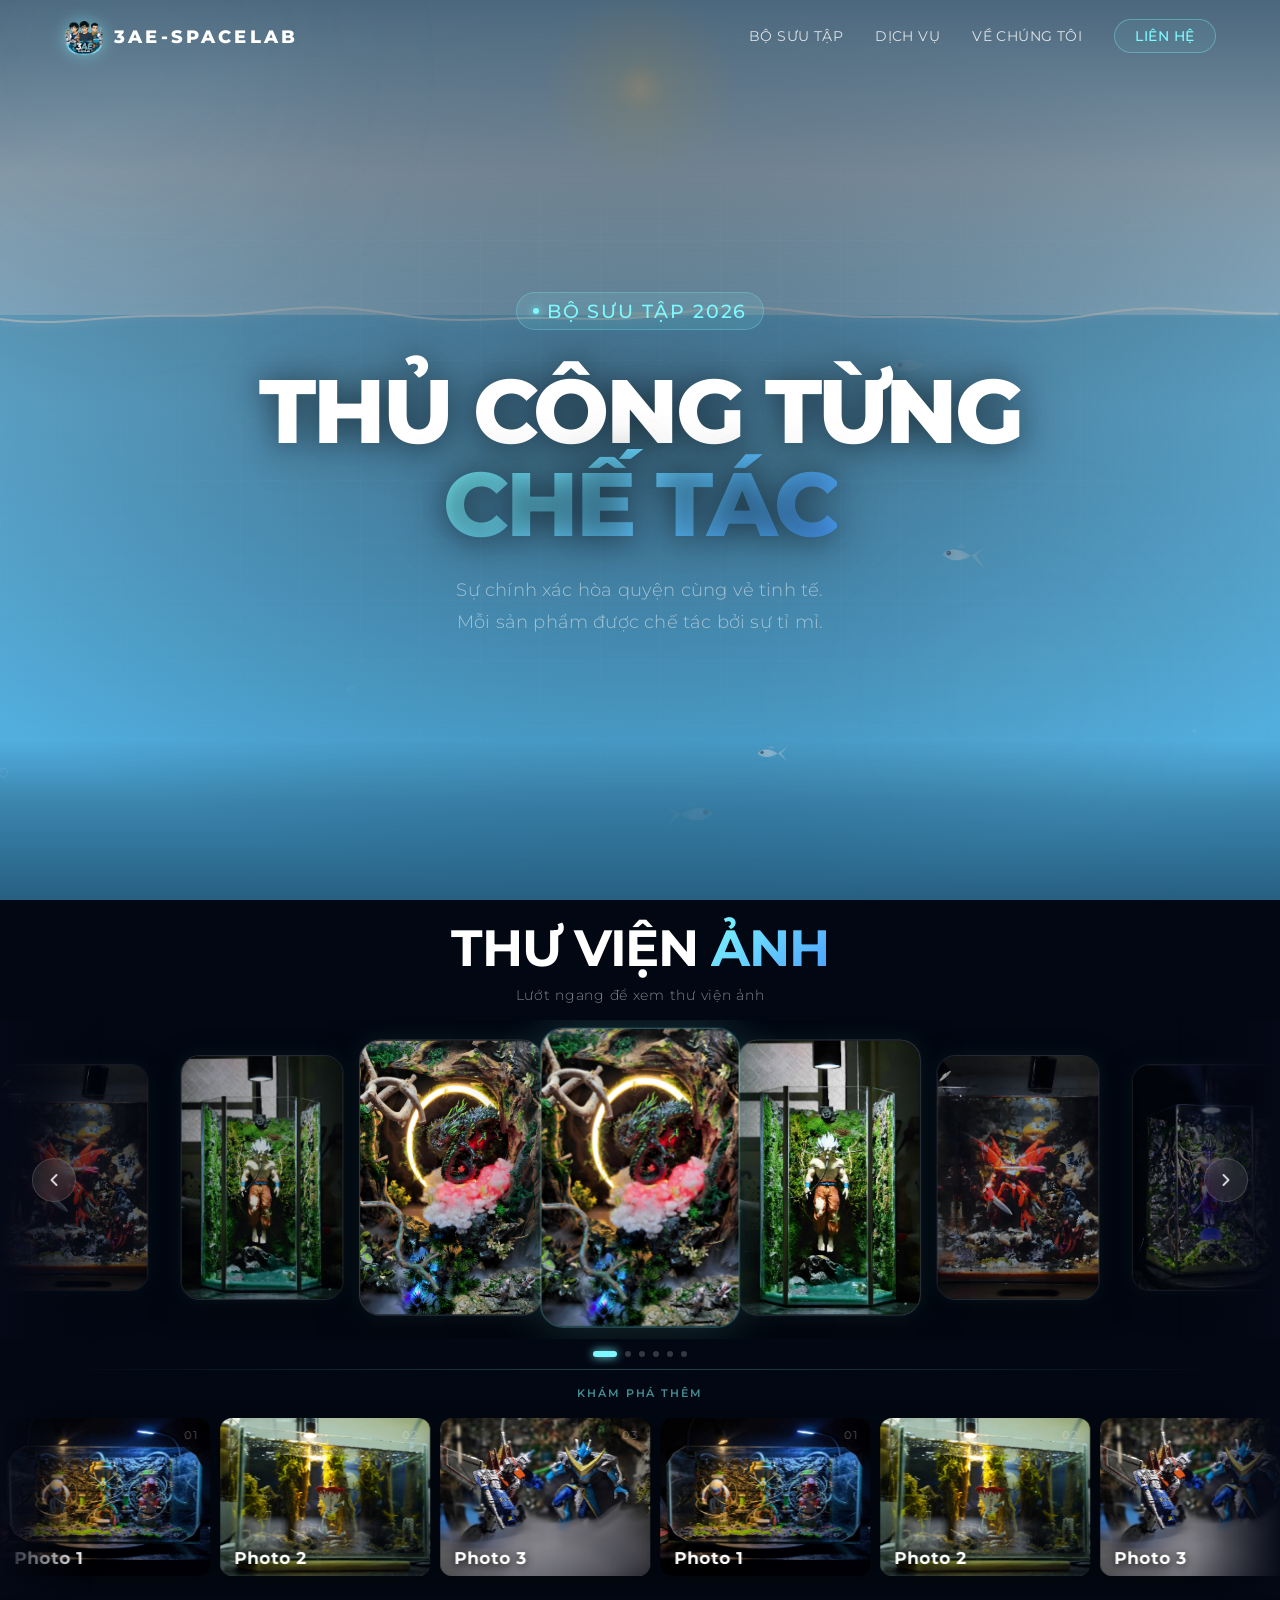
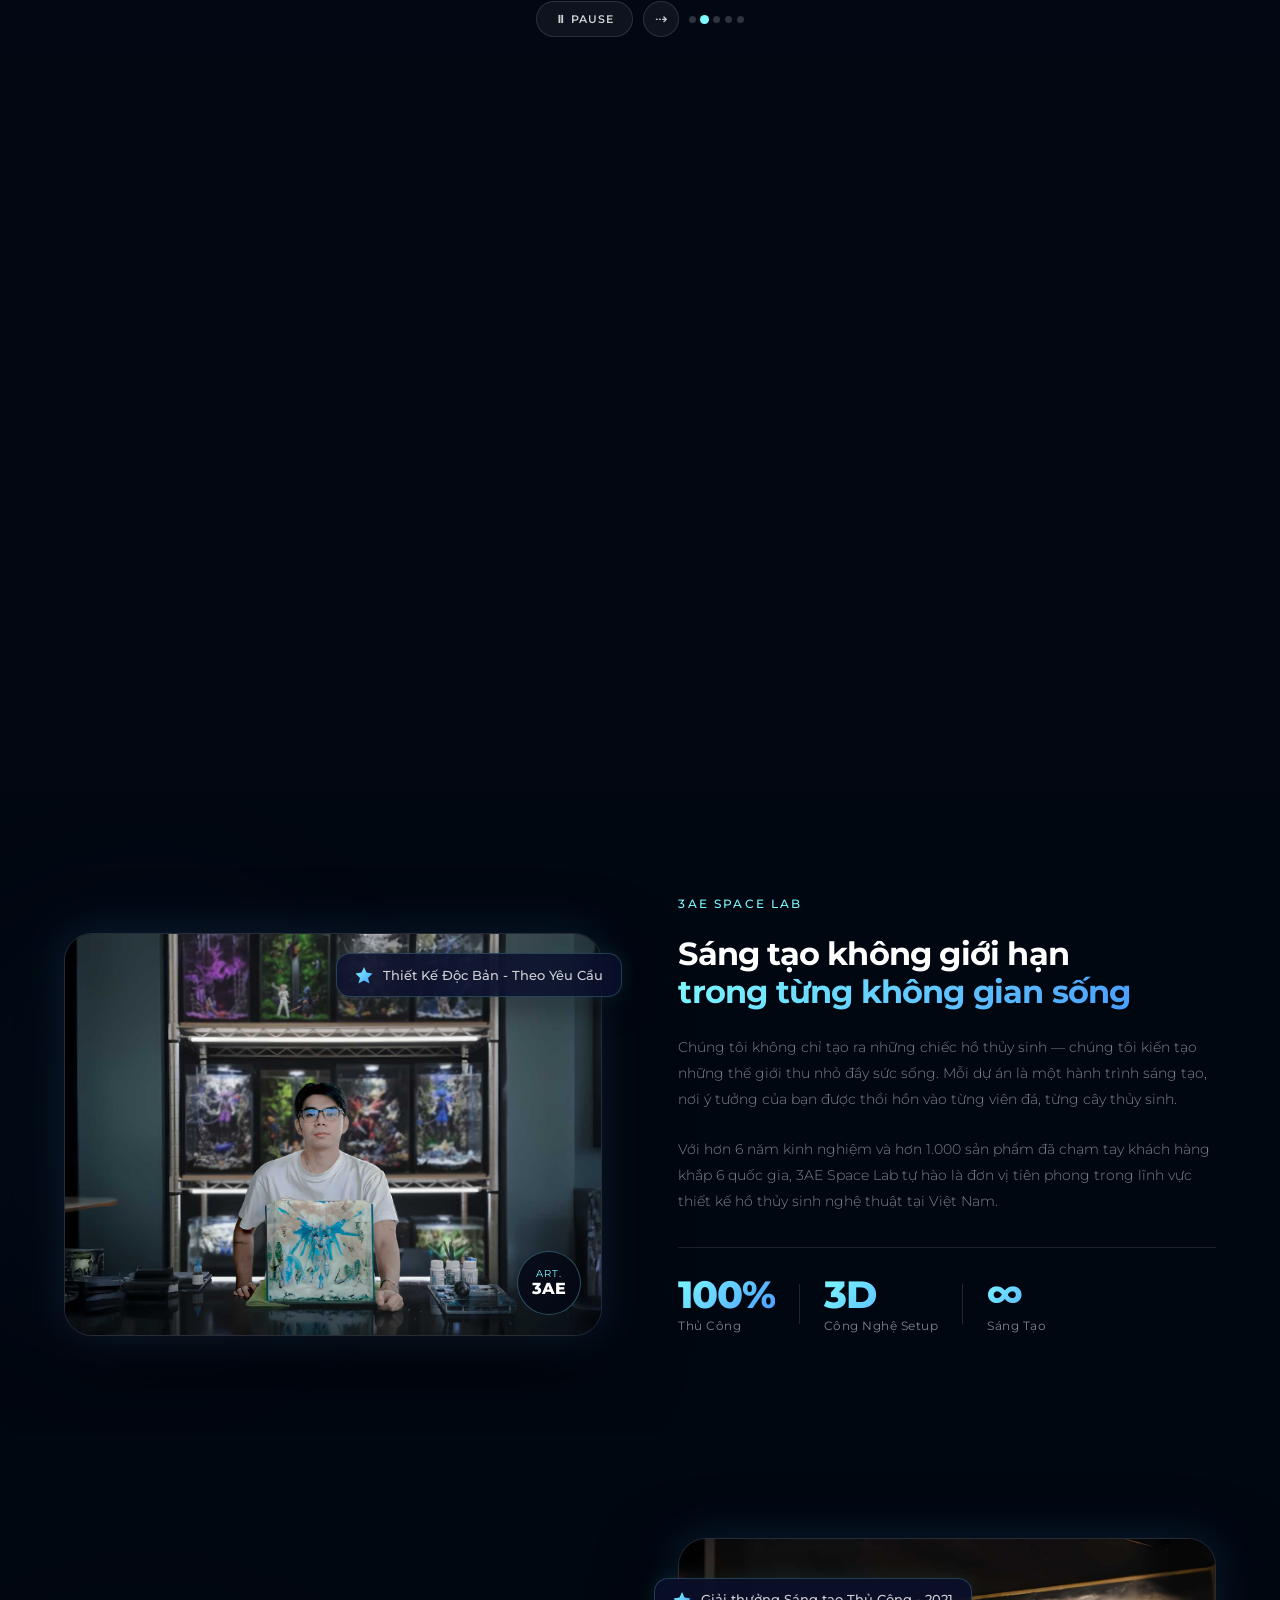
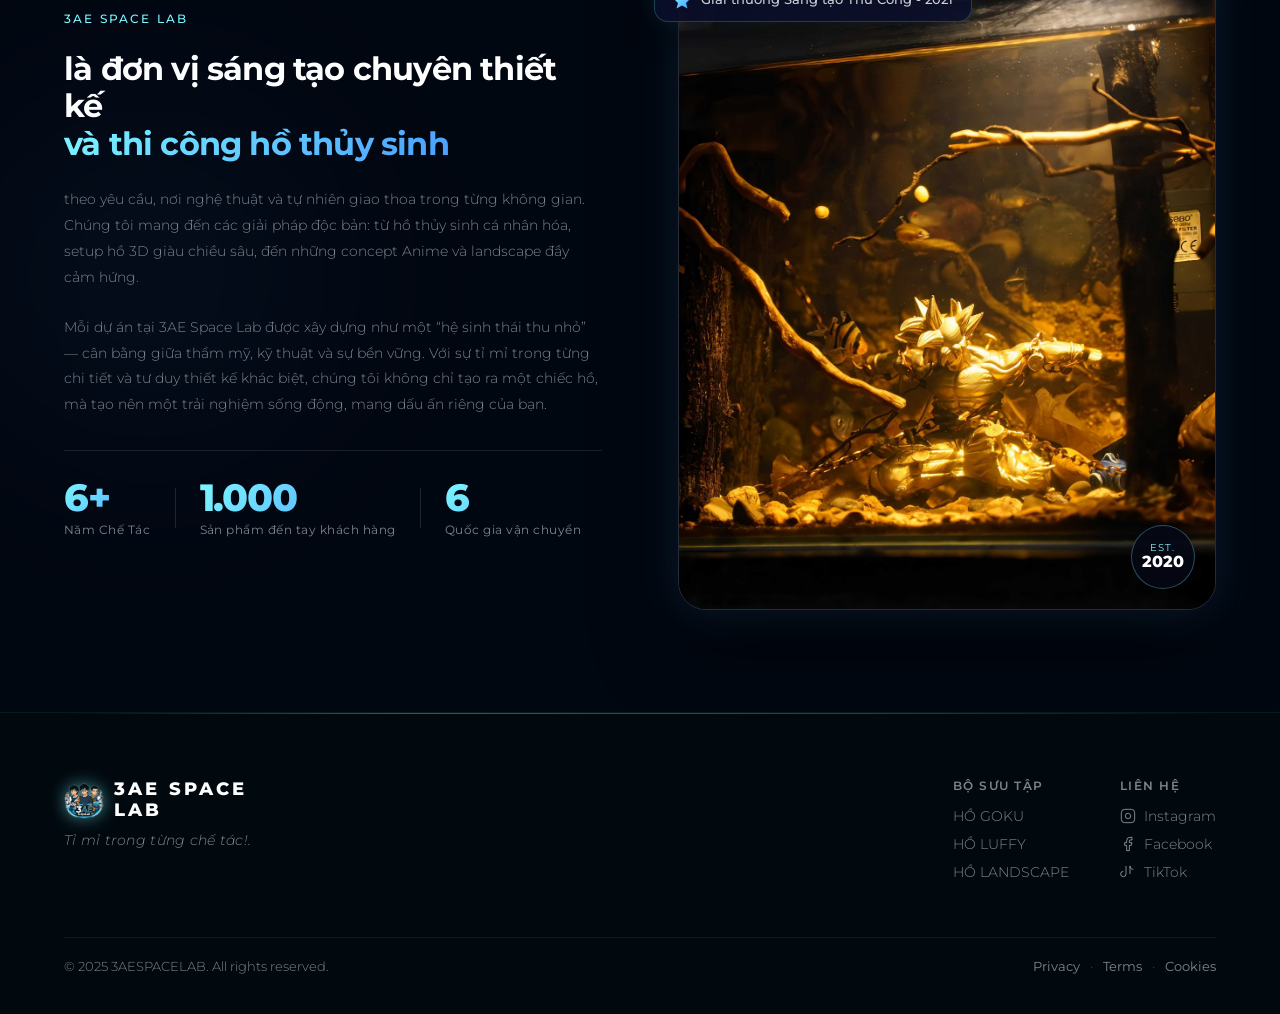
==== commit 61192a71: "Update index.html" ====
--- a/index.html
+++ b/index.html
@@ -251,7 +251,7 @@
       <div class="about-image-wrap" data-reveal="slide-left">
         <div class="about-image-frame" data-parallax-about>
           <img
-            src="image/section_1.png"
+            src="image/section_1.jpg"
             alt="Hồ thủy sinh nghệ thuật 3AE Space Lab"
             loading="lazy"
             class="about-img"
--- a/styles.css
+++ b/styles.css
@@ -46,11 +46,11 @@
   --ease-out:   cubic-bezier(0.16, 1, 0.3, 1);
   --ease-in-out: cubic-bezier(0.65, 0, 0.35, 1);
 
-  /* Slider — 1.5× enlarged */
-  --slide-w-desktop: 330px;
-  --slide-w-tablet:  270px;
-  --slide-w-mobile:  240px;
-  --slide-gap:       18px;
+  /* Slider — compact for dual-slider section */
+  --slide-w-desktop: 175px;
+  --slide-w-tablet:  150px;
+  --slide-w-mobile:  130px;
+  --slide-gap:       14px;
 }
 
 *,
@@ -564,8 +564,24 @@
   flex-direction: column;
   align-items: center;
   gap: 24px;
-  max-width: 780px;
+  max-width: 700px;
   margin: 0 auto;
+}
+
+@media (max-width: 768px) {
+  .hero-section {
+    padding-left: 16px;
+    padding-right: 16px;
+  }
+
+  .hero-content {
+    width: 100%;
+    margin: 0 auto;
+  }
+}
+
+.hero-tagline {
+  padding-bottom: 10px;
 }
 
 .tag-pill {
@@ -634,6 +650,7 @@
   line-height: 1.04;
   letter-spacing: -0.035em;
   color: var(--white);
+  align-items: center;
   text-shadow: 0 2px 30px rgba(0,0,0,0.5), 0 0 60px rgba(0,0,0,0.3);
 }
 
@@ -647,6 +664,7 @@
   color: var(--white-50);
   line-height: 1.7;
   letter-spacing: 0.01em;
+  text-align: center;
 }
 
 .br-desktop { display: block; }
@@ -656,14 +674,18 @@
 ───────────────────────────────────────── */
 .slider-section {
   position: relative;
-  padding: var(--section-py) 0;
+  padding: 20px 0 16px;
   overflow: hidden;
+  min-height: 80svh;
+  display: flex;
+  flex-direction: column;
+  justify-content: center;
 }
 
 .slider-header {
   text-align: center;
   padding: 0 var(--section-px);
-  margin-bottom: clamp(32px, 5vw, 56px);
+  margin-bottom: 16px;
 }
 
 .section-sub {
@@ -679,7 +701,7 @@
   position: relative;
   width: 100%;
   overflow: hidden;
-  padding: 40px 0 50px;
+  padding: 16px 0 20px;
   /* Touch action handled by JS */
 }
 
@@ -751,8 +773,8 @@
 .slide-item {
   flex-shrink: 0;
   width: var(--slide-w-desktop);
-  /* 3:4 aspect ratio */
-  aspect-ratio: 3 / 4;
+  /* 2:3 aspect ratio (portrait) */
+  aspect-ratio: 2 / 3;
   transition: transform 0.5s var(--ease-out), opacity 0.5s var(--ease-out);
   cursor: none;
 }
@@ -864,7 +886,8 @@
   display: flex;
   justify-content: center;
   gap: 8px;
-  margin-top: 24px;
+  margin-top: 12px;
+  margin-bottom: 8px;
 }
 
 .slider-dot {
@@ -948,7 +971,7 @@
 
 .dual-title {
   font-family: var(--font-display);
-  font-size: clamp(1.6rem, 3vw, 2.4rem);
+  font-size: clamp(1.6rem, 3vw, 2.2rem);
   font-weight: 700;
   letter-spacing: -0.02em;
   color: var(--white);
@@ -1026,7 +1049,7 @@
 
 .about-title {
   font-family: var(--font-display);
-  font-size: clamp(1.9rem, 3.5vw, 3rem);
+  font-size: clamp(1.9rem, 3.5vw, 2rem);
   font-weight: 700;
   line-height: 1.18;
   letter-spacing: -0.025em;
@@ -1317,7 +1340,7 @@
 /* Tablet */
 @media (max-width: 1024px) {
   :root {
-    --slide-w-desktop: 285px;
+    --slide-w-desktop: 148px;
   }
 
   .about-grid {
@@ -1338,7 +1361,7 @@
 /* Tablet medium */
 @media (max-width: 860px) {
   :root {
-    --slide-w-desktop: 255px;
+    --slide-w-desktop: 130px;
   }
 
   .dual-grid {
@@ -1404,3 +1427,335 @@
     transition-duration: 0.01ms !important;
   }
 }
+
+/* ─────────────────────────────────────────
+   LIGHTBOX — fullscreen image viewer
+───────────────────────────────────────── */
+.lightbox {
+  position: fixed;
+  inset: 0;
+  z-index: 8000;
+  display: flex;
+  align-items: center;
+  justify-content: center;
+  opacity: 0;
+  pointer-events: none;
+  transition: opacity 0.35s var(--ease-out);
+}
+
+.lightbox.open {
+  opacity: 1;
+  pointer-events: all;
+}
+
+.lightbox-bg {
+  position: absolute;
+  inset: 0;
+  background: rgba(2, 6, 18, 0.92);
+  backdrop-filter: blur(14px);
+  -webkit-backdrop-filter: blur(14px);
+  cursor: pointer;
+}
+
+.lightbox-img-wrap {
+  position: relative;
+  z-index: 1;
+  max-width: 92vw;
+  max-height: 90vh;
+  display: flex;
+  align-items: center;
+  justify-content: center;
+}
+
+.lightbox-img-wrap img {
+  max-width: 100%;
+  max-height: 90vh;
+  border-radius: var(--radius-lg);
+  box-shadow:
+    0 0 0 1px rgba(125, 249, 255, 0.2),
+    0 0 60px rgba(125, 249, 255, 0.15),
+    0 30px 80px rgba(0, 0, 0, 0.7);
+  object-fit: contain;
+  transform: scale(0.92);
+  transition: transform 0.4s var(--ease-out);
+}
+
+.lightbox.open .lightbox-img-wrap img {
+  transform: scale(1);
+}
+
+.lightbox-close {
+  position: absolute;
+  top: 20px;
+  right: 24px;
+  z-index: 2;
+  width: 42px;
+  height: 42px;
+  border-radius: 50%;
+  background: rgba(10, 15, 44, 0.8);
+  border: 1px solid rgba(125, 249, 255, 0.3);
+  color: var(--white-80);
+  font-size: 1.3rem;
+  line-height: 1;
+  display: flex;
+  align-items: center;
+  justify-content: center;
+  cursor: pointer;
+  transition: background 0.2s, border-color 0.2s, color 0.2s;
+}
+
+.lightbox-close:hover {
+  background: rgba(125, 249, 255, 0.15);
+  border-color: var(--accent-cyan);
+  color: var(--accent-cyan);
+}
+
+.lightbox-label {
+  position: absolute;
+  bottom: -36px;
+  left: 50%;
+  transform: translateX(-50%);
+  font-family: var(--font-display);
+  font-size: 0.8rem;
+  font-weight: 600;
+  letter-spacing: 0.1em;
+  text-transform: uppercase;
+  color: var(--accent-cyan);
+  white-space: nowrap;
+}
+
+/* Cursor pointer for slide items */
+.slide-item {
+  cursor: pointer;
+}
+
+/* ─────────────────────────────────────────
+   SLIDER 43 — auto-scroll landscape slider
+───────────────────────────────────────── */
+.s43-divider {
+  display: flex;
+  align-items: center;
+  gap: 16px;
+  padding: 0 var(--section-px);
+  margin: 4px 0 6px;
+}
+
+.s43-divider-line {
+  flex: 1;
+  height: 1px;
+  background: linear-gradient(to right, transparent, rgba(125,249,255,0.25), transparent);
+}
+
+.s43-divider-label {
+  padding-top: 10px;
+  font-family: var(--font-display);
+  font-size: 0.68rem;
+  font-weight: 600;
+  letter-spacing: 0.18em;
+  text-transform: uppercase;
+  color: rgba(125, 249, 255, 0.55);
+  white-space: nowrap;
+  text-align: center;
+  align-items: center;
+}
+
+.s43-outer {
+  width: 100%;
+  position: relative;
+  overflow: hidden;
+}
+
+/* Edge fade masks */
+.s43-outer::before,
+.s43-outer::after {
+  content: '';
+  position: absolute;
+  top: 0; bottom: 0;
+  z-index: 10;
+  pointer-events: none;
+  width: clamp(50px, 7vw, 110px);
+}
+
+.s43-outer::before {
+  left: 0;
+  background: linear-gradient(to right, rgba(5,8,22,0.95) 0%, transparent 100%);
+}
+
+.s43-outer::after {
+  right: 0;
+  background: linear-gradient(to left, rgba(5,8,22,0.95) 0%, transparent 100%);
+}
+
+.s43-track {
+  display: flex;
+  gap: 10px;
+  padding: 18px 10px 22px;
+  width: max-content;
+  will-change: transform;
+}
+
+.s43-card {
+  --s43-card-w: clamp(140px, calc((100vw - 6 * 10px) / 5.2), 210px);
+  --s43-card-h: calc(var(--s43-card-w) * 3 / 4);
+  flex: 0 0 var(--s43-card-w);
+  width: var(--s43-card-w);
+  height: var(--s43-card-h);
+  border-radius: 12px;
+  overflow: hidden;
+  position: relative;
+  cursor: pointer;
+  transform-style: preserve-3d;
+  transition: transform 0.45s cubic-bezier(0.23,1,0.32,1),
+              box-shadow 0.45s cubic-bezier(0.23,1,0.32,1);
+  box-shadow:
+    0 4px 20px rgba(0,0,0,0.5),
+    inset 0 0 0 1px rgba(255,255,255,0.07);
+}
+
+.s43-card:hover {
+  transform: scale(1.07) translateY(-8px) rotateX(3deg);
+  box-shadow:
+    0 0 0 1.5px rgba(125,249,255,0.6),
+    0 0 30px 4px rgba(125,249,255,0.2),
+    0 0 70px 16px rgba(74,158,255,0.12),
+    0 16px 50px rgba(0,0,0,0.6);
+  z-index: 20;
+}
+
+.s43-card-img {
+  width: 100%; height: 100%;
+  object-fit: cover;
+  display: block;
+  transition: transform 0.6s cubic-bezier(0.23,1,0.32,1);
+}
+
+.s43-card:hover .s43-card-img { transform: scale(1.08); }
+
+.s43-card-overlay {
+  position: absolute; inset: 0;
+  background: linear-gradient(160deg, transparent 40%, rgba(0,0,10,0.7) 100%);
+  pointer-events: none;
+}
+
+.s43-card-label {
+  position: absolute;
+  bottom: 12px; left: 14px; right: 14px;
+  font-family: var(--font-display);
+  font-size: clamp(0.75rem, 1.3vw, 1.1rem);
+  letter-spacing: 0.04em;
+  font-weight: 700;
+  color: #fff;
+  text-shadow: 0 2px 10px rgba(0,0,0,0.9);
+  transform: translateY(4px);
+  transition: transform 0.4s ease;
+  pointer-events: none;
+}
+
+.s43-card:hover .s43-card-label { transform: translateY(0); }
+
+.s43-card-num {
+  position: absolute; top: 10px; right: 12px;
+  font-family: var(--font-display);
+  font-size: 0.7rem;
+  letter-spacing: 0.12em;
+  color: rgba(255,255,255,0.35);
+  pointer-events: none;
+}
+
+/* Controls bar */
+.s43-controls {
+  display: flex;
+  justify-content: center;
+  gap: 10px;
+  align-items: center;
+  padding: 0 var(--section-px) 0;
+  margin-top: 4px;
+}
+
+.s43-btn {
+  width: 36px; height: 36px;
+  border-radius: 50%;
+  background: rgba(255,255,255,0.05);
+  border: 1px solid rgba(255,255,255,0.12);
+  color: var(--white-80);
+  font-size: 0.95rem;
+  display: flex; align-items: center; justify-content: center;
+  cursor: pointer;
+  transition: background 0.2s, transform 0.2s, box-shadow 0.2s, border-color 0.2s;
+}
+
+.s43-btn:hover {
+  background: rgba(125,249,255,0.12);
+  border-color: rgba(125,249,255,0.5);
+  box-shadow: 0 0 14px rgba(125,249,255,0.25);
+  transform: scale(1.08);
+}
+
+.s43-pause-btn {
+  width: auto;
+  padding: 0 18px;
+  border-radius: 40px;
+  font-size: 0.7rem;
+  letter-spacing: 0.1em;
+  text-transform: uppercase;
+  font-family: var(--font-display);
+  font-weight: 600;
+}
+
+.s43-pause-btn.active {
+  background: rgba(125,249,255,0.15);
+  border-color: var(--accent-cyan);
+  color: var(--accent-cyan);
+}
+
+.s43-speed-dots {
+  display: flex; gap: 5px; align-items: center;
+}
+
+.s43-speed-dot {
+  width: 7px; height: 7px;
+  border-radius: 50%;
+  background: rgba(255,255,255,0.18);
+  cursor: pointer;
+  transition: background 0.2s, transform 0.2s;
+}
+
+.s43-speed-dot.active {
+  background: var(--accent-cyan);
+  transform: scale(1.3);
+}
+
+/* ─────────────────────────────────────────
+   ABOUT SECTION ALT (image left, text right)
+───────────────────────────────────────── */
+.about-section-alt .about-grid {
+  /* Same two columns but swap visual order */
+}
+
+.about-section-alt .about-image-wrap {
+  order: -1;
+}
+
+.about-section-alt .about-image-frame {
+  aspect-ratio: 4 / 3;
+}
+
+.about-section-alt .about-float-card {
+  left: auto;
+  right: -20px;
+}
+
+@media (max-width: 1024px) {
+  .about-section-alt .about-float-card {
+    right: 0;
+    left: auto;
+  }
+}
+
+@media (max-width: 640px) {
+  .about-section-alt .about-float-card {
+    right: 8px;
+    left: auto;
+  }
+}
+
